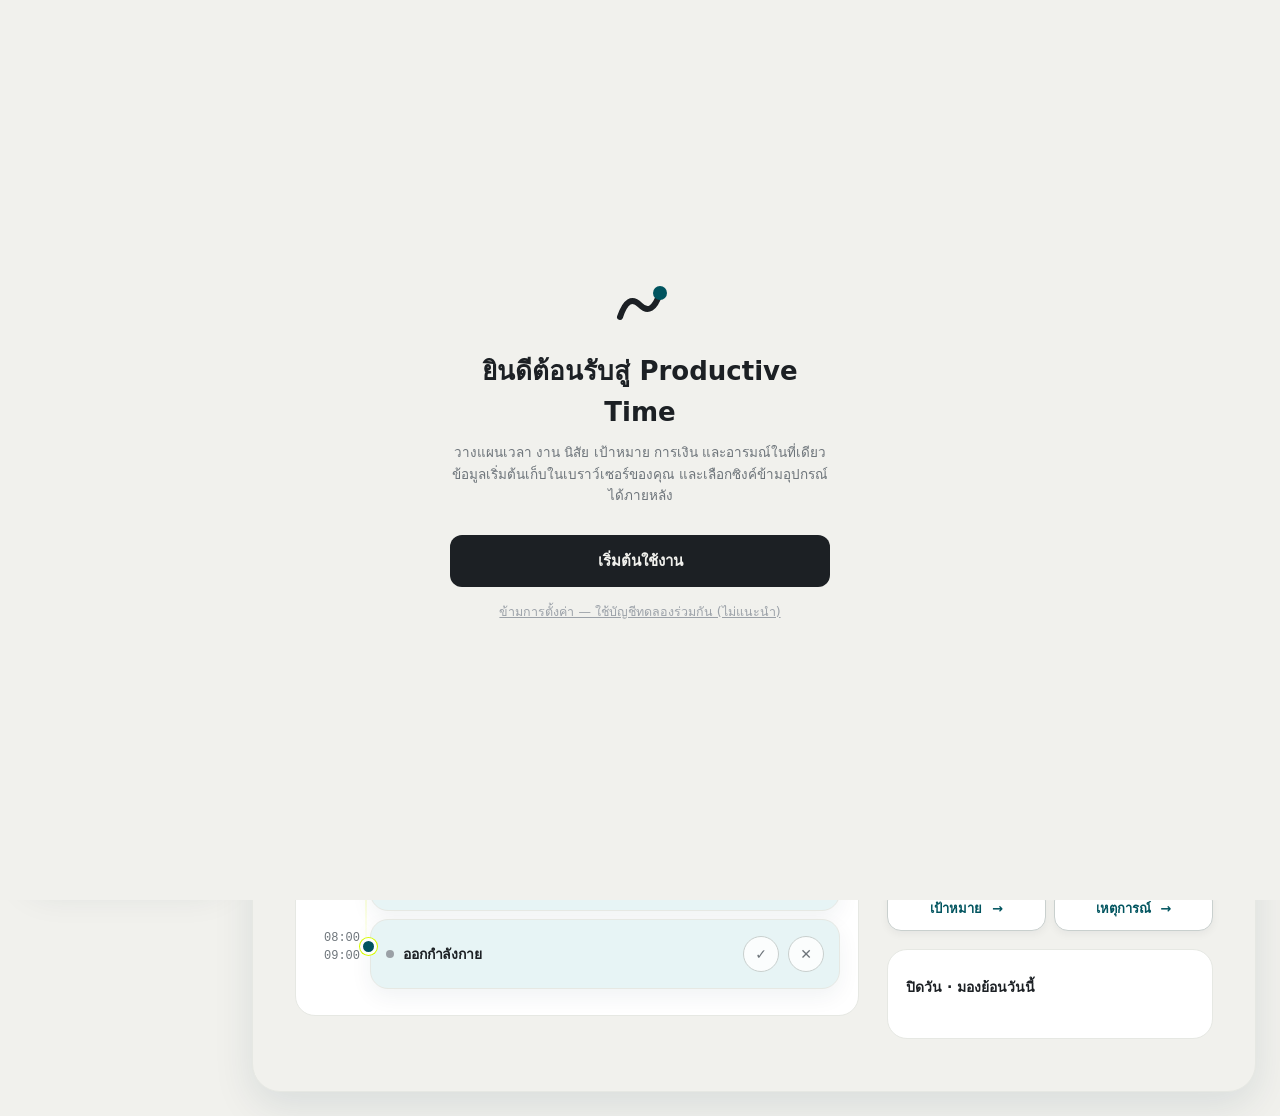
==== index.html @ 1f4bd95e "Add files via upload" ====
<!DOCTYPE html>
<html lang="th">
<head>
<meta charset="UTF-8">
<meta name="viewport" content="width=device-width, initial-scale=1.0, viewport-fit=cover, interactive-widget=resizes-content">
<meta name="theme-color" content="#00545F">
<meta name="mobile-web-app-capable" content="yes">
<meta name="apple-mobile-web-app-capable" content="yes">
<meta name="apple-mobile-web-app-status-bar-style" content="black-translucent">
<link rel="manifest" href="manifest.json">
<link rel="icon" href="icon-192.png">
<link rel="apple-touch-icon" href="icon-192.png">
<title>Productive Time</title>
<style>
:root{--ink:#1C2024;--ink-soft:#5B6168;--ink-muted:#9BA0A6;--paper:#F1F1ED;--card:#FFFFFF;--line:#E4E3DC;--line-strong:#C8C7BF;--focus:#2f6b52;--focus-soft:#E4EFEC;--focus-border:#2f6b5244;--rest:#E08C2B;--rest-soft:#FBEEDD;--danger:#B23B3B;--tab-h:64px;--bg-page:#E9E9E4;--icon-filter:none;--staircase-undone:#EDEBE2;}
html[data-theme="dark"]{--ink:#EDEDE9;--ink-soft:#B7BEC4;--ink-muted:#9BA1A8;--paper:#1A1C1F;--card:#1F2226;--line:#2C2F34;--line-strong:#3A3F45;--focus:#4A9B78;--focus-soft:#1F2A25;--focus-border:#4A9B7844;--rest:#E08C2B;--rest-soft:#3A2D18;--danger:#E05C5C;--bg-page:#15171A;--icon-filter:invert(1) brightness(1.5);--staircase-undone:#3A3F45;}
*{box-sizing:border-box;-webkit-tap-highlight-color:transparent;}
body{margin:0;background:var(--bg-page);font-family:-apple-system,"Segoe UI","Noto Sans Thai",system-ui,sans-serif;color:var(--ink);padding-bottom:calc(var(--tab-h) + env(safe-area-inset-bottom));transition:background .2s,color .2s;}
button{transition:opacity .1s ease-out;}
button:active{opacity:.8;}
.page{display:none;max-width:440px;margin:0 auto;padding:16px 16px 8px;}
.page.active{display:block;}
.tab-bar{position:fixed;bottom:0;left:0;right:0;background:var(--card);border-top:0.5px solid var(--line);display:flex;z-index:40;height:var(--tab-h);padding-bottom:env(safe-area-inset-bottom);}
.tab-btn{flex:1;display:flex;flex-direction:column;align-items:center;justify-content:center;gap:3px;border:none;background:none;cursor:pointer;color:var(--ink-muted);font-size:10px;padding:0;}
.tab-btn.active{color:var(--focus);}
.tab-btn svg{width:24px;height:24px;}

.app-head{display:flex;align-items:center;justify-content:space-between;margin-bottom:10px;}
.app-head h1{font-size:16px;font-weight:600;margin:0;}
.clock{font-family:ui-monospace,monospace;font-size:12px;color:var(--ink-soft);}
.day-nav{display:flex;align-items:center;justify-content:space-between;margin-bottom:12px;background:var(--card);border:0.5px solid var(--line);border-radius:14px;padding:6px 10px;}
.day-nav-btn{background:none;border:none;font-size:20px;cursor:pointer;color:var(--ink-soft);padding:0 4px;line-height:1;}
.day-nav-label{font-size:13px;font-weight:500;}
.view-toggle{font-size:11px;border:0.5px solid var(--line);background:var(--paper);border-radius:8px;padding:4px 10px;cursor:pointer;color:var(--ink-soft);}






.add-btn{width:100%;border:none;background:var(--ink);color:var(--paper);border-radius:14px;padding:11px;font-size:14px;font-weight:500;cursor:pointer;margin-bottom:12px;}
.block-row{display:flex;gap:10px;margin-bottom:8px;}
.time-col{width:44px;flex-shrink:0;text-align:right;padding-top:10px;font-family:ui-monospace,monospace;font-size:11px;color:var(--ink-soft);line-height:1.5;}
.card{flex:1;background:var(--card);border:0.5px solid var(--line);border-radius:16px;padding:11px 12px;}
.card.done{opacity:.5;}
.card.active-block{background:var(--focus-soft);border-color:var(--focus-border);}
.card-top{display:flex;align-items:center;justify-content:space-between;gap:6px;}
.card-title{font-size:14px;font-weight:500;}
.card-title.strike{text-decoration:line-through;}

.icon-btn{background:none;border:none;cursor:pointer;color:var(--ink-soft);font-size:13px;padding:2px 4px;}

.tag{font-size:11px;background:var(--paper);color:var(--ink-soft);padding:2px 8px;border-radius:6px;}
.card.active-block .tag{background:var(--card);}
.card-details{font-size:12px;color:var(--ink-soft);margin-top:5px;}
.card2{border-radius:18px;box-shadow:0 1px 2px rgba(28,32,36,.05);border-left:3px solid transparent;}
.card2.src-habit{border-left-color:#8FBF6E;}
.card2.src-project{border-left-color:#F5C242;}
.card2-row{display:flex;align-items:center;gap:9px;}
.card2-dot{width:8px;height:8px;border-radius:50%;flex-shrink:0;}
.card2-title{flex:1;font-size:14px;font-weight:500;min-width:0;overflow:hidden;text-overflow:ellipsis;white-space:nowrap;cursor:pointer;}
.card2-title.strike{text-decoration:line-through;color:var(--ink-soft);}
.circle-btn{width:30px;height:30px;border-radius:50%;border:1.5px solid var(--line);background:var(--card);display:flex;align-items:center;justify-content:center;cursor:pointer;flex-shrink:0;color:var(--ink-soft);font-size:14px;padding:0;transition:all .15s;}
.circle-check.is-done{background:var(--focus);border-color:var(--focus);color:#fff;}
.circle-x:hover{border-color:var(--danger);color:var(--danger);}
.circle-x.is-notdone{background:var(--danger);border-color:var(--danger);color:#fff;}
.card2-badges{display:flex;gap:6px;flex-wrap:wrap;margin-top:9px;margin-left:17px;}
.card2-badge{font-size:11px;padding:3px 10px;border-radius:20px;background:var(--rest-soft);color:#854F0B;white-space:nowrap;}
.card2-badge-goal{background:var(--paper);color:var(--ink-soft);}
.card2-badge-continues{background:var(--paper);color:var(--ink-soft);}
.card2-pomo-compact{display:flex;align-items:center;gap:10px;margin-top:11px;padding-top:11px;border-top:0.5px solid var(--focus-border);cursor:pointer;}
.card2-pomo-ring-sm{position:relative;width:32px;height:32px;flex-shrink:0;display:flex;align-items:center;justify-content:center;}
#pomoFullRing{transition:stroke-dashoffset 1s linear,stroke .25s ease;}
.card2-pomo-ring-sm svg circle{transition:stroke-dashoffset 1s linear;}
.card2-pomo-time-lg{font-family:ui-monospace,monospace;font-size:16px;font-weight:600;}
.card2-pomo-label{font-size:13px;color:var(--ink-soft);}
.card2-start-focus{margin-top:11px;padding-top:11px;border-top:0.5px solid var(--focus-border);display:flex;justify-content:center;}
.start-focus-btn{background:var(--focus-soft);color:var(--focus);border:none;border-radius:20px;padding:8px 20px;font-size:13px;font-weight:600;cursor:pointer;}
.start-focus-btn:active{opacity:.8;}
.inline-pomo{display:flex;flex-direction:column;align-items:center;text-align:center;gap:6px;margin-top:11px;padding-top:12px;border-top:0.5px solid var(--focus-border);}

.inline-pomo-ready{display:flex;align-items:center;justify-content:center;border-radius:50%;background:var(--rest-soft);border:3px solid var(--rest);animation:readyPulse 1s ease-in-out infinite;}
@keyframes readyPulse{0%,100%{transform:scale(1);opacity:1;}50%{transform:scale(1.08);opacity:.85;}}




.empty{text-align:center;color:var(--ink-soft);font-size:13px;padding:20px 0;}
.section-label{font-size:12px;color:var(--ink-soft);margin:14px 0 6px;font-weight:500;}
.week-day{margin-bottom:12px;}
.week-day-head{font-size:12px;font-weight:600;color:var(--ink-soft);margin-bottom:5px;cursor:pointer;}
.week-day.is-today .week-day-head{color:var(--focus);}
.week-row{display:flex;align-items:center;gap:8px;background:var(--card);border:0.5px solid var(--line);border-radius:10px;padding:7px 10px;margin-bottom:4px;cursor:pointer;font-size:12px;flex-wrap:wrap;}
.week-dot{width:7px;height:7px;border-radius:50%;flex-shrink:0;}
.week-time{font-family:ui-monospace,monospace;color:var(--ink-soft);flex-shrink:0;}
.week-live{margin-left:auto;font-family:ui-monospace,monospace;font-size:11px;font-weight:600;color:var(--focus);background:var(--focus-soft);padding:2px 7px;border-radius:6px;}
.week-empty{font-size:11px;color:var(--ink-muted);margin:0 0 4px 2px;}
.goal-card{background:var(--card);border:0.5px solid var(--line);border-radius:14px;padding:12px;margin-bottom:8px;cursor:pointer;}
.goal-card-top{display:flex;align-items:center;justify-content:space-between;margin-bottom:6px;}
.goal-card-title{font-size:14px;font-weight:500;}

.goal-meta{font-size:11px;color:var(--ink-soft);margin-top:5px;}


.stat-val{font-size:20px;font-weight:600;display:block;}
.stat-lbl{font-size:11px;color:var(--ink-soft);}
#statsChart{display:flex;align-items:flex-end;gap:5px;height:72px;margin-bottom:10px;}
.settings-group{background:var(--card);border:0.5px solid var(--line);border-radius:14px;overflow:hidden;margin-bottom:10px;}
.settings-row{display:flex;align-items:center;justify-content:space-between;padding:12px 14px;border-bottom:0.5px solid var(--line);cursor:pointer;}
.settings-row:last-child{border-bottom:none;}
.settings-row-left{display:flex;align-items:center;gap:10px;}
.settings-icon{width:20px;height:20px;flex-shrink:0;color:var(--ink-soft);}
.settings-row-text p{margin:0;font-size:13px;}
.settings-row-text small{color:var(--ink-soft);font-size:11px;}
.chev{width:16px;height:16px;color:var(--ink-soft);}
.toggle-wrap{position:relative;width:44px;height:26px;flex-shrink:0;}
.toggle-wrap input{position:absolute;opacity:0;width:100%;height:100%;cursor:pointer;margin:0;z-index:1;}
.toggle-track{display:block;width:44px;height:26px;background:var(--line-strong);border-radius:13px;transition:background .2s;position:relative;}
.toggle-wrap input:checked~.toggle-track{background:var(--focus);}
.toggle-thumb{position:absolute;top:3px;left:3px;width:20px;height:20px;background:#fff;border-radius:50%;transition:transform .2s;pointer-events:none;}
.toggle-wrap input:checked~.toggle-track .toggle-thumb{transform:translateX(18px);}
.overlay{position:fixed;inset:0;background:rgba(0,0,0,.45);display:flex;align-items:center;justify-content:center;z-index:50;padding:20px;opacity:0;pointer-events:none;transition:opacity .18s ease-in;}
.overlay.show{opacity:1;pointer-events:auto;transition:opacity .25s ease-out;}
.modal{width:100%;max-width:440px;background:var(--card);border-radius:20px;display:flex;flex-direction:column;max-height:85dvh;overflow:hidden;transform:translateY(28px);transition:transform .18s ease-in;}
.overlay.show .modal{transform:translateY(0);transition:transform .25s ease-out;}
.modal-handle{display:none;}
.modal-head{padding:12px 18px 10px;border-bottom:0.5px solid var(--line);display:flex;align-items:center;justify-content:space-between;flex-shrink:0;}
.modal-head h2{font-size:15px;font-weight:600;margin:0;}
.modal-close{background:none;border:none;font-size:20px;cursor:pointer;color:var(--ink-soft);padding:0;}
.modal-body{padding:14px 18px;overflow-y:auto;flex:1;}
.modal-foot{padding:10px 18px;border-top:0.5px solid var(--line);flex-shrink:0;background:var(--card);}
.field{margin-bottom:11px;}
.field label{display:block;font-size:12px;color:var(--ink-soft);margin-bottom:4px;}
.field input,.field select,.field textarea{width:100%;border:0.5px solid var(--line);border-radius:10px;padding:8px 10px;font-size:13px;font-family:inherit;color:var(--ink);background:var(--paper);}
.row2{display:flex;gap:8px;}
.row2 .field{flex:1;}
.mode-grid{display:grid;grid-template-columns:1fr 1fr;gap:7px;margin-bottom:11px;}
.mode-grid button{border:0.5px solid var(--line);background:var(--paper);border-radius:10px;padding:8px;font-size:12px;cursor:pointer;color:var(--ink);}
.mode-grid button.picked{background:var(--ink);color:var(--paper);border-color:var(--ink);}
.checkrow{display:flex;align-items:center;justify-content:space-between;background:var(--paper);border-radius:10px;padding:10px 12px;margin-bottom:10px;}
.checkrow span{font-size:13px;}
.modal-actions{display:flex;gap:8px;}
.btn-primary{flex:1;border-radius:10px;padding:10px;font-size:13px;cursor:pointer;background:var(--ink);color:var(--paper);border:none;}
.btn-secondary{flex:1;border-radius:10px;padding:10px;font-size:13px;cursor:pointer;background:var(--paper);border:0.5px solid var(--line);}
.add-goal-btn{width:100%;border:0.5px dashed var(--line);background:none;color:var(--ink-soft);border-radius:11px;padding:8px;font-size:12px;cursor:pointer;margin-bottom:8px;}
.day-chip{border:0.5px solid var(--line);background:var(--paper);border-radius:8px;width:36px;height:30px;font-size:12px;cursor:pointer;color:var(--ink);}
.day-chip.picked{background:var(--ink);color:var(--paper);border-color:var(--ink);}










.today-shortcut-row{display:flex;gap:8px;margin-bottom:14px;}
.today-shortcut-btn{flex:1;background:var(--card);border:none;border-radius:14px;padding:10px 6px;display:flex;flex-direction:column;align-items:center;gap:5px;cursor:pointer;font-family:inherit;}
.today-shortcut-icon{width:34px;height:34px;border-radius:10px;background:var(--paper);display:flex;align-items:center;justify-content:center;font-size:16px;}
.today-shortcut-label{font-size:10px;font-weight:600;color:var(--ink);}
.mf-card{background:var(--card);border:0.5px solid var(--line);border-radius:18px;padding:16px;margin-bottom:12px;}
.mf-idle{display:flex;align-items:center;justify-content:space-between;gap:12px;}
.mf-idle-text p{margin:0;font-size:14px;font-weight:600;}
.mf-idle-text small{color:var(--ink-soft);font-size:12px;}
.mf-start-btn{background:var(--focus-soft);color:var(--focus);border:none;border-radius:20px;padding:9px 16px;font-size:13px;font-weight:600;cursor:pointer;white-space:nowrap;flex-shrink:0;}
.mf-run{text-align:center;}
.mf-run-label{font-size:14px;font-weight:600;margin-bottom:2px;}
.mf-run-sub{font-size:12px;color:var(--ink-soft);margin-bottom:14px;}
.mf-ring-wrap{position:relative;width:120px;height:120px;margin:0 auto 14px;}
.mf-ring-time{position:absolute;inset:0;display:flex;align-items:center;justify-content:center;font-family:ui-monospace,monospace;font-size:22px;font-weight:700;}
.mf-stop-btn{width:100%;background:transparent;border:0.5px solid var(--line-strong);border-radius:10px;padding:11px;font-size:13px;font-weight:600;color:var(--ink-soft);cursor:pointer;margin-bottom:16px;}
.mf-suggest-label{font-size:13px;font-weight:600;text-align:left;margin-bottom:8px;}
.mf-suggest-row{display:flex;align-items:center;gap:10px;background:var(--paper);border-radius:14px;padding:11px 12px;margin-bottom:6px;text-align:left;}
.mf-suggest-row svg{color:var(--focus);flex-shrink:0;}
.mf-suggest-row span{font-size:13px;}
.mf-done{display:flex;align-items:center;gap:10px;}
.mf-done-icon{width:32px;height:32px;border-radius:50%;background:var(--focus);display:flex;align-items:center;justify-content:center;flex-shrink:0;}













@keyframes idleSway{0%,100%{transform:rotate(0deg) translateY(0)}50%{transform:rotate(1.5deg) translateY(-2px)}}
@keyframes talkBounce{0%,100%{transform:translateY(0) rotate(0deg)}50%{transform:translateY(-5px) rotate(-2deg)}}
@keyframes idleBob{0%,100%{transform:translateY(0)}50%{transform:translateY(-3px)}}
@keyframes walkBob{0%,100%{transform:translateY(0)}50%{transform:translateY(-2px)}}
.is-walking #legL{animation:legSwingA .4s linear infinite;}
.is-walking #legR{animation:legSwingB .4s linear infinite;}
#legL,#legR{transform-box:fill-box;transform-origin:top center;}
@keyframes legSwingA{0%,100%{transform:rotate(20deg)}50%{transform:rotate(-20deg)}}
@keyframes legSwingB{0%,100%{transform:rotate(-20deg)}50%{transform:rotate(20deg)}}
.is-idle #armR{animation:armWave 1s ease-in-out infinite;transform-box:fill-box;transform-origin:0% 50%;}
@keyframes armWave{0%,100%{transform:rotate(-6deg)}50%{transform:rotate(22deg)}}
#ttsToast{position:fixed;left:50%;bottom:calc(var(--tab-h) + 70px);transform:translateX(-50%);background:var(--ink);color:#fff;padding:10px 16px;border-radius:10px;font-size:12px;max-width:90vw;z-index:999;display:none;text-align:center;}
.sync-status{font-size:11px;color:var(--ink-soft);margin:-2px 0 10px;}
/* ── Weekly calendar ── */
.cal-head{display:flex;border-bottom:0.5px solid var(--line);background:var(--paper);margin-bottom:0;}
.cal-time-gutter{width:36px;flex-shrink:0;}
.cal-day-col{flex:1;text-align:center;padding:4px 2px;min-width:42px;}
.cal-day-num{font-size:13px;display:block;font-weight:500;}
.cal-day-name{font-size:10px;color:var(--ink-muted);}
.cal-day-col.is-today .cal-day-num{color:var(--focus);}
.cal-day-col.is-today .cal-day-name{color:var(--focus);}
.cal-body{display:flex;position:relative;}
.cal-gutter{width:36px;flex-shrink:0;position:relative;}
.cal-hour-label{position:absolute;right:4px;font-size:9px;color:var(--ink-muted);line-height:1;transform:translateY(-50%);white-space:nowrap;}
.cal-cols{flex:1;display:flex;position:relative;}
.cal-col{flex:1;position:relative;min-width:42px;border-left:0.5px solid var(--line);}
.cal-col:first-child{border-left:none;}
.cal-h-line{position:absolute;left:0;right:0;border-top:0.5px solid var(--line);width:100%;}
.cal-h-line.half{border-top-color:var(--line);opacity:.4;border-top-style:dashed;}
.cal-block{position:absolute;left:2px;right:2px;border-radius:10px;padding:4px 6px;font-size:10px;overflow:hidden;cursor:grab;touch-action:none;user-select:none;background:var(--card);box-shadow:0 1px 3px rgba(28,32,36,.12),0 1px 1px rgba(28,32,36,.06);transition:box-shadow .15s;}
.cal-block:hover{box-shadow:0 2px 6px rgba(28,32,36,.16),0 1px 2px rgba(28,32,36,.08);}
.cal-block.is-dragging{cursor:grabbing;opacity:.92;z-index:10;box-shadow:0 6px 16px rgba(28,32,36,.22),0 2px 4px rgba(28,32,36,.1);}
.cal-resize-handle{position:absolute;left:0;right:0;bottom:0;height:8px;cursor:ns-resize;touch-action:none;}
.cal-resize-handle::after{content:"";position:absolute;left:50%;bottom:2px;width:20px;height:3px;border-radius:2px;background:rgba(0,0,0,.18);transform:translateX(-50%);}
.cal-drag-tooltip{position:absolute;left:50%;top:-22px;transform:translateX(-50%);background:var(--ink);color:var(--paper);font-size:10px;padding:2px 6px;border-radius:5px;white-space:nowrap;pointer-events:none;}
.cal-block:active{opacity:.8;}
.cal-block-title{font-weight:600;white-space:nowrap;overflow:hidden;text-overflow:ellipsis;line-height:1.3;}
.cal-block-time{opacity:.8;white-space:nowrap;font-size:9px;}

.cal-now-dot{width:8px;height:8px;border-radius:50%;background:var(--danger);flex-shrink:0;margin-left:-4px;}
.cal-now-bar{flex:1;height:0;border-top:1.5px solid var(--danger);}
/* plan view tabs + month + year */











.day-modal-overlay{position:fixed;inset:0;background:rgba(0,0,0,.35);display:none;align-items:center;justify-content:center;z-index:55;padding:20px;}
.day-modal-overlay.show{display:flex;}
.day-modal{width:100%;max-width:440px;background:var(--card);border-radius:20px;padding:0;max-height:75dvh;display:flex;flex-direction:column;}




/* ── Plan page: lightweight calendar ── */
.plan-view-tabs{display:flex;gap:6px;background:var(--paper);border-radius:11px;padding:4px;margin-bottom:14px;}
.plan-view-tab{flex:1;border:none;background:none;border-radius:8px;padding:8px 0;font-size:13px;font-weight:500;color:var(--ink-soft);cursor:pointer;}
.plan-view-tab-active{background:var(--card);color:var(--ink);box-shadow:0 1px 2px rgba(28,32,36,.08);}
.plan-highlight-card{background:var(--card);border:0.5px solid var(--line);border-radius:16px;padding:14px 16px;margin-bottom:16px;display:flex;align-items:center;justify-content:space-between;}
.plan-highlight-label{font-size:11px;color:var(--ink-soft);margin:0 0 3px;}
.plan-highlight-value{font-size:22px;font-weight:700;}
.plan-highlight-delta{font-size:12px;font-weight:600;padding:4px 10px;border-radius:20px;}
.plan-grid{display:flex;flex-direction:column;gap:18px;}
.pm-dashboard{background:var(--card);border:0.5px solid var(--line);border-radius:16px;padding:14px;margin-bottom:14px;}
.pm-dashboard-head{display:flex;align-items:flex-start;justify-content:space-between;gap:8px;margin-bottom:10px;}
.pm-dashboard-title{font-size:14px;font-weight:700;margin:0;color:var(--ink);}
.pm-dashboard-note{font-size:10px;color:var(--ink-muted);margin:3px 0 0;}
.pm-dashboard-link{border:0;background:none;color:var(--focus);font-family:inherit;font-size:11px;font-weight:600;cursor:pointer;padding:4px;white-space:nowrap;}
.pm-metrics{display:grid;grid-template-columns:repeat(2,minmax(0,1fr));gap:8px;}
.pm-metric{background:var(--paper);border-radius:11px;padding:10px;min-width:0;}
.pm-metric-label{display:block;font-size:10px;color:var(--ink-soft);margin-bottom:3px;}
.pm-metric-value{display:block;font-size:17px;font-weight:700;color:var(--ink);overflow:hidden;text-overflow:ellipsis;white-space:nowrap;}
.pm-metric-value.pos{color:var(--focus);}.pm-metric-value.neg{color:var(--danger);}
.pm-task-toolbar{display:flex;gap:8px;margin:12px 0 10px;}
.pm-task-search{flex:1;min-width:0;border:0.5px solid var(--line);border-radius:10px;padding:9px 10px;background:var(--paper);color:var(--ink);font-family:inherit;font-size:12px;}
.pm-task-filter{min-width:0;min-height:42px;border:0.5px solid var(--line);border-radius:10px;padding:8px;background:var(--paper);color:var(--ink);font-family:inherit;font-size:12px;}
.pm-task-tabs{display:grid;grid-template-columns:repeat(4,minmax(0,1fr));gap:5px;background:var(--paper);border-radius:11px;padding:4px;margin:12px 0;}
.pm-task-tab{min-height:40px;border:0;background:none;border-radius:8px;padding:8px 3px;color:var(--ink-soft);font-family:inherit;font-size:11px;font-weight:600;cursor:pointer;}
.pm-task-tab.active{background:var(--card);color:var(--ink);box-shadow:0 1px 2px rgba(28,32,36,.08);}
.pm-task-count{font-size:9px;opacity:.72;margin-left:2px;}
.pm-task-add{width:100%;border:0;background:var(--ink);color:var(--paper);border-radius:11px;padding:11px;font-family:inherit;font-size:13px;font-weight:600;cursor:pointer;margin-bottom:8px;}
.pm-task-row{display:flex;align-items:flex-start;gap:9px;background:var(--card);border:0.5px solid var(--line);border-radius:13px;padding:11px;margin-bottom:7px;}
.pm-task-check{width:38px;height:38px;flex:0 0 38px;border:1px solid var(--line-strong);border-radius:50%;background:transparent;color:transparent;cursor:pointer;padding:0;}
.pm-task-check:hover,.pm-task-check:focus-visible{border-color:var(--focus);outline:2px solid var(--focus-soft);}
.pm-task-row.is-done .pm-task-check{background:var(--focus);color:#fff;border-color:var(--focus);}
.pm-task-main{min-width:0;flex:1;}
.pm-task-title{font-size:13px;font-weight:600;line-height:1.4;overflow-wrap:anywhere;margin:1px 0 5px;}
.pm-task-row.is-done .pm-task-title{text-decoration:line-through;color:var(--ink-muted);}
.pm-task-meta{display:flex;flex-wrap:wrap;gap:5px;align-items:center;font-size:10px;color:var(--ink-soft);}
.pm-task-chip{border-radius:20px;padding:3px 7px;background:var(--paper);}
.pm-task-chip.priority-high{color:var(--danger);background:var(--danger-soft,var(--paper));}
.pm-task-chip.priority-low{color:var(--ink-muted);}
.pm-task-chip.overdue{color:var(--danger);}
.pm-task-actions{display:flex;gap:2px;flex-shrink:0;}
.pm-task-actions button{border:0;background:transparent;color:var(--ink-soft);font-size:15px;min-width:38px;min-height:38px;border-radius:8px;cursor:pointer;}
.pm-task-actions button:hover{background:var(--paper);color:var(--ink);}
.pm-task-empty{padding:20px 12px;text-align:center;color:var(--ink-muted);font-size:12px;background:var(--card);border:0.5px dashed var(--line);border-radius:13px;}
.today-overview{background:var(--card);border:0.5px solid var(--line);border-radius:16px;padding:13px;margin:0 0 12px;}
.today-overview-head{display:flex;align-items:center;justify-content:space-between;margin-bottom:9px;}
.today-overview-head p{margin:0;font-size:13px;font-weight:700;}
.today-overview-head button{border:0;background:none;color:var(--focus);font-family:inherit;font-size:11px;font-weight:600;cursor:pointer;}
.today-overview-grid{display:grid;grid-template-columns:repeat(4,minmax(0,1fr));gap:6px;}
.today-overview-metric{background:var(--paper);border-radius:10px;padding:8px 7px;min-width:0;}
.today-overview-metric span{display:block;font-size:9px;color:var(--ink-soft);line-height:1.35;}
.today-overview-metric strong{display:block;font-size:14px;color:var(--ink);margin-top:3px;overflow:hidden;text-overflow:ellipsis;white-space:nowrap;}
.today-overview-foot{font-size:9px;color:var(--ink-muted);margin:8px 0 0;}
.pm-task-overlay .modal{max-height:88dvh;}
.pm-task-overlay .field input,.pm-task-overlay .field select{min-height:42px;}
.plan-week{}
.seg-mini{display:flex;gap:2px;background:var(--paper);border:0.5px solid var(--line);border-radius:8px;padding:2px;}
.seg-mini-btn{border:none;background:none;font-size:10px;padding:3px 8px;border-radius:6px;cursor:pointer;color:var(--ink-soft);}
.seg-mini-active{background:var(--card);color:var(--ink);font-weight:500;}
.light-week-grid{display:grid;grid-template-columns:repeat(7,1fr);gap:6px;}
.light-day{background:var(--card);border:1.5px solid transparent;border-radius:12px;padding:8px 4px;text-align:center;cursor:pointer;position:relative;}
.light-day.is-selected{border-color:var(--line-strong);}
.light-day-pending{position:absolute;top:6px;right:6px;width:7px;height:7px;border-radius:50%;background:var(--rest);}
.light-day-dot{width:5px;height:5px;border-radius:50%;background:var(--focus);margin:0 auto;}
.light-day.is-today{border:1.5px solid var(--focus);}
.light-day-name{font-size:10px;color:var(--ink-muted);margin:0 0 3px;}
.light-day.is-today .light-day-name{color:var(--focus);font-weight:600;}
.light-day-num{font-size:13px;margin:0 0 6px;}
.light-day.is-today .light-day-num{color:var(--focus);font-weight:600;}





.light-week-agenda-title{font-size:14px;font-weight:600;color:var(--ink);margin:16px 0 10px;}
.light-week-agenda-row{background:var(--card);border:0.5px solid var(--line);border-radius:14px;padding:12px 14px;margin-bottom:8px;display:flex;justify-content:space-between;align-items:center;font-size:13px;color:var(--ink);cursor:pointer;}
.light-week-agenda-time{font-family:ui-monospace,monospace;color:var(--ink-soft);font-size:12px;flex-shrink:0;margin-left:10px;}
.light-week-agenda-empty{font-size:12px;color:var(--ink-muted);padding:4px 2px;}
/* ── Project Progress Dashboard ── */
.proj-dash{padding:4px 0 12px;}
.progress-banner{background:linear-gradient(135deg,#1F6F5C,#164F42);border-radius:18px;padding:16px 18px;margin-bottom:16px;color:#fff;font-size:14px;font-weight:600;}
.proj-summary-row{display:grid;grid-template-columns:repeat(3,1fr);gap:8px;margin-bottom:16px;}
@keyframes streakPulse{0%,100%{transform:scale(1);}50%{transform:scale(1.05);}}
.streak-pulse{display:inline-block;animation:streakPulse 1.6s ease-in-out infinite;}
.proj-mini-stats-row{display:grid;grid-template-columns:1fr 1fr;gap:10px;margin-bottom:16px;}
.proj-mini-stat{background:var(--card);border-radius:14px;padding:12px;text-align:center;}
.proj-mini-stat-lbl{font-size:11px;color:var(--ink-soft);display:block;margin-bottom:2px;}
.proj-mini-stat-val{font-family:ui-monospace,monospace;font-size:18px;font-weight:700;color:var(--ink);}
.proj-sum-box{background:var(--card);border:0.5px solid var(--line);border-radius:12px;padding:10px 12px;text-align:center;}
.proj-sum-box-highlight{background:var(--focus-soft);border-color:var(--focus-border);}
.proj-sum-val{font-size:20px;font-weight:600;display:block;}
.proj-sum-lbl{font-size:11px;color:var(--ink-soft);}
.proj-week-dots{display:flex;gap:6px;margin-bottom:16px;}
.proj-day-col{flex:1;text-align:center;}
.proj-day-name{font-size:10px;color:var(--ink-muted);margin-top:4px;}
.proj-day-dot{width:100%;aspect-ratio:1;border-radius:10px;background:var(--paper);display:flex;align-items:center;justify-content:center;font-size:10px;font-weight:600;color:var(--ink-muted);}
.proj-day-dot.dot-done{background:var(--focus-soft);color:var(--focus);}
.proj-day-dot.dot-today{background:var(--focus);color:#fff;}
.proj-day-dot.dot-skip{opacity:.3;}
.progress-underline-tabs{display:flex;gap:16px;margin-bottom:18px;font-size:13px;font-weight:600;}
.progress-underline-tab{color:var(--ink-muted);cursor:pointer;padding-bottom:6px;border-bottom:2px solid transparent;background:none;border-left:none;border-right:none;border-top:none;font-family:inherit;font-size:13px;font-weight:600;}
.progress-underline-tab.active{color:var(--ink);border-bottom-color:var(--ink);}
.progress-streak-hero{background:var(--card);border-radius:16px;padding:18px;margin-bottom:14px;text-align:center;}
.progress-streak-hero-label{font-size:12px;color:var(--ink-soft);margin-bottom:4px;}
.progress-streak-hero-val{font-family:ui-monospace,monospace;font-size:32px;font-weight:700;color:var(--focus);}
.proj-win-banner{background:var(--focus-soft);border:0.5px solid var(--focus-border);border-radius:12px;padding:10px 14px;margin-top:4px;}
.proj-win-title{font-size:12px;font-weight:600;color:var(--focus);margin:0 0 2px;}
.proj-win-sub{font-size:11px;color:var(--focus);margin:0;opacity:.8;}
.proj-edit-modal-body .field{margin-bottom:10px;}
.proj-grid{display:grid;grid-template-columns:3fr 1fr;gap:16px;}
.proj-top-btn-row{display:grid;grid-template-columns:1.6fr 1fr;gap:10px;margin-bottom:16px;}
.proj-col-label{font-size:11px;font-weight:700;color:var(--ink-soft);letter-spacing:0.4px;margin:0 0 10px;}
.proj-card2{background:var(--card);border-radius:16px;padding:18px 20px;margin-bottom:12px;cursor:pointer;transition:opacity .2s;}
.proj-card2.proj-dimmed{opacity:.5;}
.proj-card2-top{display:flex;align-items:center;justify-content:space-between;margin-bottom:10px;gap:6px;}
.proj-card2-name{display:flex;align-items:center;gap:8px;font-size:15px;font-weight:700;color:var(--ink);min-width:0;overflow:hidden;text-overflow:ellipsis;white-space:nowrap;}
.proj-card2-pct{font-size:14px;font-weight:700;color:var(--ink);flex-shrink:0;}
.proj-finance-badge{background:var(--focus-soft);color:var(--focus);font-size:10px;font-weight:700;border-radius:8px;padding:2px 7px;flex-shrink:0;margin-left:6px;}
.proj-card2-celebrate{text-align:center;padding:20px;}
.proj-celebrate-check{width:52px;height:52px;border-radius:50%;background:var(--focus);display:flex;align-items:center;justify-content:center;margin:0 auto 12px;}
.proj-celebrate-title{font-size:15px;font-weight:700;color:var(--ink);margin:0 0 8px;}
.proj-celebrate-sub{font-size:12px;color:var(--ink-soft);margin:8px 0 0;}
.proj-card2-status{font-size:12px;color:#5B8C6E;margin:0;}
.proj-card2-hint{font-size:12px;color:#5B8C6E;margin:0 0 12px;}
.proj-card2-bottom{display:flex;align-items:center;justify-content:space-between;gap:8px;flex-wrap:wrap;}
.proj-card2-modepill{background:var(--focus-soft);color:#4C9A7A;font-size:11px;padding:4px 10px;border-radius:20px;display:inline-flex;align-items:center;gap:3px;flex-shrink:0;}
.proj-card2-num{font-size:11px;color:var(--ink-muted);}
.habit-panel{display:flex;flex-direction:column;gap:8px;}
.habit-box-card{background:var(--card);border:0.5px solid var(--line);border-radius:14px;padding:14px 8px;text-align:center;cursor:pointer;}
.habit-box-ring{width:32px;height:32px;border-radius:50%;border:2px solid var(--line-strong);margin:0 auto 8px;display:flex;align-items:center;justify-content:center;}
.habit-box-ring.is-done-today{border-color:var(--focus);background:var(--focus-soft);color:var(--focus);}
.habit-box-name{font-size:11px;color:var(--ink);margin:0 0 4px;line-height:1.3;}
.habit-box-streak{font-size:11px;font-weight:700;color:var(--focus);}
.gallery-popup-backdrop{position:fixed;inset:0;background:rgba(20,20,18,.45);backdrop-filter:blur(2px);display:none;align-items:center;justify-content:center;z-index:70;padding:20px;}
.gallery-popup-backdrop.show{display:flex;}
.gallery-popup{width:100%;max-width:480px;max-height:80vh;overflow-y:auto;background:var(--card);border-radius:20px;padding:24px;box-shadow:0 20px 60px rgba(0,0,0,.25);}
.gallery-popup-head{display:flex;align-items:center;justify-content:space-between;margin-bottom:4px;}
.gallery-popup-title{font-size:17px;font-weight:700;color:var(--ink);}
.gallery-popup-close{width:28px;height:28px;border-radius:50%;background:var(--paper);border:none;display:flex;align-items:center;justify-content:center;font-size:13px;color:var(--ink-soft);cursor:pointer;flex-shrink:0;}
.gallery-popup-sub{font-size:12px;color:var(--ink-muted);margin:0 0 18px;}
.gallery-popup-footer{display:flex;gap:10px;margin-top:4px;}
.confirm-popup-backdrop{position:fixed;inset:0;background:rgba(20,20,18,.45);backdrop-filter:blur(2px);display:flex;align-items:center;justify-content:center;z-index:200;padding:20px;opacity:0;pointer-events:none;transition:opacity .15s;}
.confirm-popup-backdrop.show{opacity:1;pointer-events:auto;}
.confirm-popup{width:100%;max-width:340px;background:var(--card);border-radius:20px;padding:24px;box-shadow:0 20px 60px rgba(0,0,0,.25);transform:scale(.96);transition:transform .15s;}
.confirm-popup-backdrop.show .confirm-popup{transform:scale(1);}
.confirm-popup-icon{width:44px;height:44px;border-radius:50%;display:flex;align-items:center;justify-content:center;font-size:20px;margin-bottom:14px;}
.confirm-popup-title{font-size:15px;font-weight:700;color:var(--ink);margin:0 0 6px;}
.confirm-popup-msg{font-size:12.5px;color:#9299A3;line-height:1.5;margin:0 0 20px;}
.confirm-popup-actions{display:flex;gap:10px;}
.confirm-popup-btn{flex:1;border-radius:12px;padding:12px;font-size:13.5px;font-weight:600;cursor:pointer;font-family:inherit;border:none;}
.confirm-popup-btn-cancel{background:var(--card);color:var(--ink);border:1px solid #EFEFEC;}
.confirm-popup-btn-confirm{color:#fff;}
.journal-card{background:var(--card);border-radius:16px;padding:16px;margin-bottom:14px;}
.journal-card-title{font-size:13px;font-weight:700;color:var(--ink);margin:0 0 10px;}
.journal-mood-row{display:flex;gap:6px;margin-bottom:10px;}
.journal-mood-btn{flex:1;background:var(--paper);border:1.5px solid transparent;border-radius:12px;padding:9px 0;font-size:20px;cursor:pointer;transition:transform .1s;}
.journal-mood-btn.picked{border-color:var(--focus);background:var(--focus-soft);transform:scale(1.08);}
.journal-note{width:100%;border:0.5px solid var(--line);border-radius:10px;padding:9px 11px;font-size:12.5px;font-family:inherit;color:var(--ink);background:var(--paper);resize:vertical;min-height:52px;}
.journal-saved-hint{font-size:10.5px;color:var(--ink-muted);margin:6px 0 0;text-align:right;opacity:0;transition:opacity .3s;}
.journal-saved-hint.show{opacity:1;}
.mood-strip{display:flex;align-items:flex-end;gap:3px;height:48px;background:var(--card);border:0.5px solid var(--line);border-radius:12px;padding:10px 8px;}
.mood-strip span{flex:1;border-radius:3px;background:var(--line);min-height:4px;}
.habit-grid-21{display:grid;grid-template-columns:repeat(7,1fr);gap:4px;margin-top:8px;max-width:130px;}
.habit-grid-21 span{aspect-ratio:1;border-radius:3px;background:var(--line);}
.habit-grid-21 span.on{background:var(--focus);}













.expense-cat-dot-chip{background:var(--paper);border:1.5px solid transparent;border-radius:12px;padding:10px 4px;font-size:10px;cursor:pointer;text-align:center;color:var(--ink);font-family:inherit;display:flex;flex-direction:column;align-items:center;gap:6px;}
.expense-cat-dot-chip.picked{border-color:var(--focus);background:var(--focus-soft);}
.expense-cat-dot{width:20px;height:20px;border-radius:50%;flex-shrink:0;}
.acct-filter-row{display:flex;gap:6px;overflow-x:auto;margin-bottom:14px;padding-bottom:2px;}
.acct-filter-chip{flex-shrink:0;border:none;background:var(--card);color:var(--ink-soft);font-size:12px;font-weight:500;padding:7px 14px;border-radius:20px;cursor:pointer;white-space:nowrap;font-family:inherit;}
.acct-filter-chip.active{background:var(--ink);color:var(--card);font-weight:600;}
.fin-net-hero{background:var(--card);border-radius:16px;padding:18px;margin-bottom:14px;}
.fin-net-hero-lbl{font-size:12px;color:var(--ink-soft);margin:0 0 4px;}
.fin-net-hero-val{font-family:ui-monospace,monospace;font-size:28px;font-weight:700;margin:0 0 14px;}
.fin-net-hero-val.pos{color:var(--focus);}
.fin-net-hero-val.neg{color:var(--danger);}
.fin-net-split{display:flex;gap:16px;}
.fin-net-split-item{flex:1;}
.fin-net-split-lbl{font-size:11px;color:var(--ink-muted);display:block;margin-bottom:2px;}
.fin-net-split-val{font-family:ui-monospace,monospace;font-size:15px;font-weight:600;}
.fin-btn-row{display:grid;grid-template-columns:1fr 1fr;gap:8px;margin-bottom:16px;}
.fin-btn-expense{border:none;background:var(--ink);color:var(--card);border-radius:10px;padding:11px;font-size:13px;font-weight:600;cursor:pointer;font-family:inherit;}
.fin-btn-income{border:1px solid var(--focus);background:none;color:var(--focus);border-radius:10px;padding:11px;font-size:13px;font-weight:600;cursor:pointer;font-family:inherit;}
.fin-txn-item{background:var(--card);border-radius:14px;padding:12px 14px;margin-bottom:6px;display:flex;align-items:center;justify-content:space-between;}
.fin-txn-title{font-size:13px;color:var(--ink);margin:0;}
.fin-txn-meta{font-size:11px;color:var(--ink-muted);margin:2px 0 0;}
.fin-txn-amt{font-family:ui-monospace,monospace;font-size:13px;font-weight:600;flex-shrink:0;}
.fin-txn-amt.pos{color:var(--focus);}
.fin-txn-amt.neg{color:var(--danger);}
.fin-month-nav{display:grid;grid-template-columns:44px minmax(0,1fr) 44px;align-items:center;gap:8px;margin:0 0 12px;}
.fin-month-nav button{min-width:44px;min-height:44px;border:1px solid var(--line);border-radius:12px;background:var(--card);color:var(--ink);font-size:20px;cursor:pointer;}
.fin-month-copy{text-align:center;min-width:0;}
.fin-month-label{font-size:14px;font-weight:700;color:var(--ink);margin:0;}
.fin-month-reset{min-height:44px;margin-top:2px;padding:2px 8px;border:0;background:none;color:var(--focus);font-size:11px;font-weight:600;cursor:pointer;}
.fin-plan-card{background:var(--focus-soft);border:1px solid var(--focus-border);border-radius:16px;padding:14px;margin-bottom:14px;}
.fin-plan-head{display:flex;justify-content:space-between;align-items:center;gap:8px;margin-bottom:10px;}
.fin-plan-title{font-size:13px;font-weight:700;color:var(--ink);margin:0;}
.fin-plan-note{font-size:10px;color:var(--ink-muted);margin:0;}
.fin-plan-grid{display:grid;grid-template-columns:repeat(2,minmax(0,1fr));gap:8px;}
.fin-plan-metric{min-width:0;background:var(--card);border-radius:11px;padding:10px 11px;}
.fin-plan-metric-label{display:block;font-size:10px;color:var(--ink-muted);margin-bottom:4px;}
.fin-plan-metric-value{display:block;font-family:ui-monospace,monospace;font-size:14px;font-weight:700;color:var(--ink);overflow-wrap:anywhere;}
.fin-plan-metric-value.negative{color:var(--danger);}
.fin-plan-meter{height:7px;border-radius:5px;background:var(--card);overflow:hidden;margin:10px 0 5px;}
.fin-plan-meter-fill{height:100%;border-radius:inherit;background:var(--focus);transition:width 180ms ease,background-color 180ms ease;}
.fin-plan-status{font-size:11px;color:var(--ink-soft);margin:0;}
.fin-month-nav button:focus-visible,.fin-month-reset:focus-visible{outline:3px solid var(--focus);outline-offset:2px;}
.fin-btn-row button{min-height:44px;}
@media (prefers-reduced-motion: reduce){.fin-plan-meter-fill{transition:none;}}
.acct-manage-link{font-size:11px;color:var(--ink-soft);text-decoration:underline;cursor:pointer;background:none;border:none;font-family:inherit;padding:0 0 12px;display:block;margin-left:auto;}
.acct-row{display:flex;align-items:center;gap:12px;background:var(--paper);border-radius:12px;padding:11px 14px;margin-bottom:8px;}
.acct-row-dot{width:32px;height:32px;border-radius:50%;flex-shrink:0;}
.acct-row-name{font-size:13px;font-weight:600;color:var(--ink);margin:0;}
.acct-row-bal{font-family:ui-monospace,monospace;font-size:11px;color:var(--ink-muted);margin:0;}
.acct-row-del{margin-left:auto;background:none;border:none;color:var(--ink-muted);cursor:pointer;font-size:15px;padding:4px 6px;}
.acct-add-btn{width:100%;background:none;border:1px dashed var(--line-strong);color:var(--ink-soft);border-radius:10px;padding:12px;font-size:13px;font-weight:600;cursor:pointer;font-family:inherit;}
.budget-row{background:var(--card);border-radius:14px;padding:12px 14px;margin-bottom:10px;}
.budget-row-top{display:flex;justify-content:space-between;margin-bottom:6px;}
.budget-row-name{font-size:13px;font-weight:600;color:var(--ink);}
.budget-row-amt{font-family:ui-monospace,monospace;font-size:12px;color:var(--ink-soft);}
.budget-bar-wrap{height:7px;background:var(--paper);border-radius:4px;overflow:hidden;margin-bottom:4px;}
.budget-bar-fill{height:100%;border-radius:4px;}
.budget-row-warn{font-size:11px;font-weight:600;}
.expense-cat-grid{display:grid;grid-template-columns:repeat(4,1fr);gap:8px;margin-bottom:12px;}
.event-diamond{width:5px;height:5px;background:var(--rest);transform:rotate(45deg);flex-shrink:0;}
.event-legend{display:flex;gap:12px;font-size:11px;color:var(--ink-soft);margin-bottom:10px;}
.event-legend-item{display:flex;align-items:center;gap:4px;}
.event-legend-dot{width:4px;height:4px;border-radius:50%;background:var(--focus);}
.upcoming-events-card{background:var(--card);border-radius:16px;padding:14px 16px;margin-bottom:14px;}
.upcoming-event-row{display:flex;gap:10px;align-items:center;padding:7px 0;}
.upcoming-event-date{font-family:ui-monospace,monospace;font-size:11.5px;color:var(--ink-soft);width:52px;flex-shrink:0;}
.upcoming-event-title{font-size:13px;color:var(--ink);flex:1;}
.upcoming-event-del{background:none;border:none;color:var(--ink-muted);cursor:pointer;font-size:14px;padding:2px 6px;}

/* Desktop: give the calendar more breathing room */
@media (min-width: 900px){
  .page{max-width:960px;}
  .light-week-grid{gap:10px;}
  .light-day{padding:14px 8px;}
}
/* ── Day popup (lightweight) ── */
.day-popup-row{display:flex;align-items:center;gap:10px;padding:9px 0;border-bottom:0.5px solid var(--line);cursor:pointer;}
.day-popup-row:last-child{border-bottom:none;}
.day-popup-row.is-active{background:var(--focus-soft);border-radius:10px;padding:9px 8px;border-bottom:none;}
.day-popup-bar{width:3px;height:32px;border-radius:2px;flex-shrink:0;}
.day-popup-title{font-size:13px;font-weight:500;margin:0;}
.day-popup-meta{font-size:11px;color:var(--ink-soft);margin:0;}
/* ── Fullscreen pomodoro popup ── */
.pomo-full-overlay{position:fixed;inset:0;background:rgba(0,0,0,.55);display:none;align-items:center;justify-content:center;z-index:65;padding:20px;}
.pomo-full-overlay.show{display:flex;}
.pomo-full-panel{width:100%;max-width:340px;background:var(--card);border-radius:24px;padding:20px;display:flex;flex-direction:column;align-items:center;}
.pomo-full-title{font-size:15px;font-weight:600;margin:0 0 18px;text-align:center;}
.pomo-full-ring-wrap{position:relative;width:240px;height:240px;margin-bottom:14px;}
.pomo-full-time{position:absolute;inset:0;display:flex;align-items:center;justify-content:center;font-family:ui-monospace,monospace;font-size:38px;font-weight:600;}
.pomo-full-phase{font-size:13px;color:var(--ink-soft);margin:0 0 20px;}
.pomo-full-actions{display:flex;gap:10px;width:100%;}
/* ── Light month grid ── */
.light-month-grid{display:grid;grid-template-columns:repeat(7,1fr);gap:4px;}
.lm-head{text-align:center;font-size:10px;color:var(--ink-muted);padding:2px 0;}
.lm-cell{background:var(--card);border:0.5px solid var(--line);border-radius:8px;padding:6px 2px;text-align:center;cursor:pointer;min-height:44px;position:relative;}
.lm-cell.is-today{border:1.5px solid var(--focus);}
.lm-cell.other-month{opacity:.3;}
.lm-day-num{font-size:11px;margin:0 0 3px;}
.lm-cell.is-today .lm-day-num{color:var(--focus);font-weight:600;}
.lm-dots{display:flex;gap:2px;justify-content:center;flex-wrap:wrap;}
.lm-dots span{width:4px;height:4px;border-radius:50%;}
/* ── Light year heatmap ── */
.light-year-grid{display:grid;grid-template-columns:repeat(3,1fr);gap:10px;}
.ly-month{background:var(--card);border:0.5px solid var(--line);border-radius:10px;padding:8px;cursor:pointer;}
.ly-month-name{font-size:10px;color:var(--ink-soft);margin:0 0 5px;font-weight:500;}
.ly-grid{display:grid;grid-template-columns:repeat(7,1fr);gap:1.5px;}
.ly-cell{aspect-ratio:1;border-radius:1.5px;}
@media (min-width: 900px){
  .light-year-grid{grid-template-columns:repeat(4,1fr);}
}


@media (max-width:360px){
  .app-head h1{font-size:17px;}
  .proj-summary-row,.proj-mini-stats-row{gap:6px;}
  .proj-sum-val{font-size:16px;}
  .proj-sum-lbl{font-size:10px;}
  .expense-cat-grid{grid-template-columns:repeat(3,1fr);}
  .expense-cat-dot-chip{font-size:9px;padding:8px 2px;}
  .plan-view-tabs .plan-view-tab,.tab-btn span{font-size:11px;}
  .mode-grid button{font-size:11px;padding:8px 2px;}
  .proj-grid{gap:10px;}
  .habit-box-card{padding:10px 6px;}
  .journal-mood-btn{font-size:17px;padding:7px 0;}
}

/* Planning-first hierarchy, shared control states, and adaptive workspace */
button:focus-visible,[role="button"]:focus-visible,a:focus-visible,summary:focus-visible,
input:focus-visible,select:focus-visible,textarea:focus-visible{
  outline:3px solid var(--focus);outline-offset:2px;box-shadow:0 0 0 3px var(--focus-soft);
}
button{touch-action:manipulation;}
.day-nav-btn{min-width:44px;min-height:44px;}
.plan-view-tab{min-height:44px;padding:8px 6px;}
.today-layout{display:grid;grid-template-columns:minmax(0,1fr);grid-template-areas:"priorities" "schedule" "focus" "links" "journal";gap:0;}
.today-overview{grid-area:priorities;margin:0 0 12px;padding:15px;}
.today-schedule{grid-area:schedule;min-width:0;}
.today-schedule .day-nav{margin-bottom:10px;}
.today-actions{display:grid;grid-template-columns:1fr 1fr;gap:8px;margin-bottom:12px;}
.today-add-task,.today-actions .add-btn{min-height:46px;width:100%;margin:0;border:0;border-radius:13px;padding:11px 8px;font-family:inherit;font-size:13px;font-weight:600;cursor:pointer;}
.today-add-task{background:var(--focus);color:#fff;}
.today-actions .add-btn{background:var(--ink);color:var(--paper);}
.today-view-control{display:flex;justify-content:flex-end;margin:0 0 10px;}
.today-view-control .view-toggle{min-height:40px;padding:7px 12px;}
.mf-card{grid-area:focus;margin:0 0 12px;}
.today-secondary-links{grid-area:links;display:flex;gap:8px;margin-bottom:12px;}
.today-secondary-links button{flex:1;min-height:44px;border:1px solid var(--line);border-radius:12px;background:var(--card);color:var(--ink-soft);font-family:inherit;font-size:12px;font-weight:600;cursor:pointer;}
.today-secondary-links button span{color:var(--focus);margin-left:5px;}
.journal-card{grid-area:journal;margin:0 0 14px;}
.journal-card>summary{min-height:44px;display:flex;align-items:center;cursor:pointer;list-style-position:inside;}
.journal-card-prompt{font-size:12px;line-height:1.5;color:var(--ink-soft);margin:0 0 10px;}
.today-overview-head{gap:8px;align-items:flex-start;}
.today-overview-title{font-size:15px;font-weight:700;line-height:1.35;margin:0;}
.today-overview-subtitle{font-size:12px;line-height:1.5;color:var(--ink-soft);margin:3px 0 0;}
.today-overview-head button{min-height:44px;padding:6px 4px;}
.today-priority-list{display:grid;gap:6px;margin-top:11px;}
.today-priority-row{display:flex;align-items:center;gap:9px;min-width:0;padding:8px 9px;border-radius:11px;background:var(--paper);}
.today-priority-row .pm-task-check{width:36px;height:36px;flex-basis:36px;}
.today-priority-title{min-width:0;flex:1;margin:0;color:var(--ink);font-size:13px;font-weight:600;line-height:1.45;overflow-wrap:anywhere;}
.today-priority-empty{font-size:12px;line-height:1.5;color:var(--ink-soft);padding:10px 0 4px;}
.today-money-snapshot{display:flex;align-items:center;justify-content:space-between;gap:12px;min-height:52px;margin-top:11px;padding:9px 10px;border:1px solid var(--line);border-radius:12px;background:var(--card);color:var(--ink);text-align:left;cursor:pointer;width:100%;}
.today-money-copy{display:grid;gap:2px;}
.today-money-label{font-size:11px;color:var(--ink-soft);}
.today-money-value{font-size:16px;font-weight:700;font-variant-numeric:tabular-nums;}
.today-money-arrow{font-size:14px;color:var(--focus);}
.task-link-info{padding:8px 10px;border-radius:10px;background:var(--focus-soft);color:var(--focus);font-size:12px;line-height:1.5;margin:0 0 10px;}
.pm-task-actions button,.pm-task-check{min-width:44px;min-height:44px;}
.pm-task-check{width:44px;height:44px;flex-basis:44px;}
.pm-task-actions button[data-task-action="schedule"]{color:var(--focus);font-size:12px;font-weight:600;padding:0 8px;}
.pm-task-goal-chip{color:var(--focus);}
.pm-task-row{gap:8px;align-items:center;}
.pm-task-title{font-size:14px;}
.pm-task-tab{min-height:44px;font-size:12px;}
.pm-task-search,.pm-task-filter,.pm-task-overlay .field input,.pm-task-overlay .field select{min-height:44px;font-size:14px;}
.finance-budget-scope{font-size:12px;line-height:1.5;color:var(--ink-soft);margin:4px 0 10px;}
.sync-data-disclosure{font-size:12px;line-height:1.65;color:var(--ink);background:var(--focus-soft);border:1px solid var(--focus-border);border-radius:12px;padding:11px 12px;margin:0 0 14px;}
.budget-row-warn{font-size:12px;font-weight:600;}
.progress-underline-tabs button{min-height:44px;}
.tab-btn{min-height:44px;}
.tab-btn span{font-size:11px;}
@media (min-width:900px){
  .page{max-width:1080px;}
  .today-layout{grid-template-columns:minmax(0,1.35fr) minmax(300px,.8fr);grid-template-areas:"schedule priorities" "schedule focus" "schedule links" "schedule journal";column-gap:24px;align-items:start;}
  .today-schedule .day-nav{margin-bottom:14px;}
  .today-overview{position:static;}
  #planMoneyContent{max-width:1040px;margin:0 auto;}
}
@media (prefers-reduced-motion:reduce){
  *,*::before,*::after{scroll-behavior:auto!important;animation-duration:.01ms!important;animation-iteration-count:1!important;transition-duration:.01ms!important;}
}
</style>
<link rel="stylesheet" href="workspace-ui.css?v=20261021b">
<link rel="stylesheet" href="sage-workspace.css?v=20261026-lime-teal">
</head>
<body>

<!-- PAGE: Today -->
<div class="page active" id="page-today">
  <div class="workspace-breadcrumb"><span>Productive Time</span><span aria-hidden="true">/</span><strong>วันนี้</strong></div>
  <header class="workspace-intro"><h1>ภาพรวมวันนี้</h1><p>งานสำคัญและเวลาของคุณ รวมไว้ในที่เดียว</p></header>
  <nav class="workspace-route-strip" aria-label="ไปยังพื้นที่หลัก">
    <button type="button" class="workspace-route-btn is-active" data-workspace-route="today" aria-current="page"><strong>วันนี้</strong><span>โฟกัสและตาราง</span></button>
    <button type="button" class="workspace-route-btn" data-workspace-route="tasks"><strong>งาน</strong><span>งานเข้าและกำหนดส่ง</span></button>
    <button type="button" class="workspace-route-btn" data-workspace-route="calendar"><strong>ปฏิทิน</strong><span>จัดช่วงเวลา</span></button>
    <button type="button" class="workspace-route-btn" data-workspace-route="money"><strong>การเงิน</strong><span>เงินส่วนตัว</span></button>
  </nav>
  <div class="app-head app-head-tools" aria-label="การควบคุมวันนี้"><div style="display:flex;align-items:center;gap:10px;"><span class="clock" id="clockNow">--:--:--</span><button id="openProfileBtn" aria-label="เปิดโปรไฟล์" style="width:28px;height:28px;border-radius:50%;border:0.5px solid var(--line);background:var(--paper);padding:0;cursor:pointer;display:flex;align-items:center;justify-content:center;color:var(--ink-soft);"><svg aria-hidden="true" width="16" height="16" viewBox="0 0 24 24" fill="none" stroke="currentColor" stroke-width="2"><circle cx="12" cy="8" r="4"/><path d="M4 21c0-4 4-6 8-6s8 2 8 6"/></svg></button></div></div>
  <div class="today-layout">
    <section class="today-overview" id="todayOverview" aria-label="งานที่วางแผนไว้และภาพรวมการเงิน"></section>
    <main class="today-schedule">
      <div class="day-nav">
        <button class="day-nav-btn" id="prevDayBtn" aria-label="วันก่อนหน้า">‹</button>
        <span class="day-nav-label" id="dateLabel" aria-live="polite">วันนี้</span>
        <button class="day-nav-btn" id="nextDayBtn" aria-label="วันถัดไป">›</button>
      </div>
      <div class="today-actions">
        <button type="button" class="today-add-task" id="todayAddTaskBtn">＋ เพิ่มงาน</button>
        <button class="add-btn" id="openAddBtn">＋ จัดช่วงเวลา</button>
      </div>
      <div class="today-view-control"><button class="view-toggle" id="viewModeToggle">ดูสัปดาห์</button></div>
      <div id="blocksList"></div>
    </main>
    <div class="mf-card" id="mfCard"></div>
    <div class="today-secondary-links" aria-label="ทางลัดเพิ่มเติม">
      <button type="button" id="shortcutGoalsBtn">เป้าหมาย <span aria-hidden="true">→</span></button>
      <button type="button" id="shortcutEventsBtn">เหตุการณ์ <span aria-hidden="true">→</span></button>
    </div>
    <details class="journal-card" id="journalCard">
    <summary class="journal-card-title">ปิดวัน · มองย้อนวันนี้</summary>
    <p class="journal-card-prompt">บันทึกอารมณ์และโน้ตไว้ทบทวนภายหลัง</p>
    <div class="journal-mood-row" id="journalMoodRow">
      <button type="button" class="journal-mood-btn" data-mood="1">😞</button>
      <button type="button" class="journal-mood-btn" data-mood="2">😐</button>
      <button type="button" class="journal-mood-btn" data-mood="3">🙂</button>
      <button type="button" class="journal-mood-btn" data-mood="4">😄</button>
      <button type="button" class="journal-mood-btn" data-mood="5">🤩</button>
    </div>
    <textarea class="journal-note" id="journalNote" placeholder="จดสั้นๆ เผื่ออยากย้อนดูทีหลัง (ไม่บังคับ)"></textarea>
    <p class="journal-saved-hint" id="journalSavedHint">บันทึกแล้ว ✓</p>
    </details>
  </div>
</div>

<!-- PAGE: Plan — lightweight week/month/year calendar + popup detail -->
<div class="page" id="page-plan">
  <div class="workspace-breadcrumb"><span>Productive Time</span><span aria-hidden="true">/</span><strong>แผน</strong></div>
  <header class="workspace-intro"><h1>พื้นที่วางแผน</h1><p>ดูตาราง จัดงาน และวางแผนการเงินส่วนตัว</p></header>
  <div class="app-head app-head-tools" aria-label="เวลาปัจจุบัน"><span class="clock" id="clockNow2"></span></div>

  <div class="plan-view-tabs" role="tablist" aria-label="ส่วนของแผน">
    <button type="button" id="planSectionCalendarBtn" class="plan-view-tab plan-view-tab-active" role="tab" aria-controls="planCalendarSection" aria-selected="true" onclick="setPlanSection('calendar')">ปฏิทิน</button>
    <button type="button" id="planSectionTasksBtn" class="plan-view-tab" role="tab" aria-controls="planTasksSection" aria-selected="false" onclick="setPlanSection('tasks')">งาน</button>
    <button type="button" id="planSectionMoneyBtn" class="plan-view-tab" role="tab" aria-controls="planMoneySection" aria-selected="false" onclick="setPlanSection('money')">การเงิน</button>
  </div>
  <section class="plan-section-context" id="planSectionContext" aria-live="polite"></section>

  <div id="planCalendarSection">

  <div class="day-nav" style="margin-bottom:10px;">
    <button class="day-nav-btn" id="prevPlanBtn">‹</button>
    <span class="day-nav-label" id="planRangeLabel"></span>
    <button class="day-nav-btn" id="nextPlanBtn">›</button>
  </div>
  <div class="plan-view-tabs" role="tablist" aria-label="ช่วงปฏิทิน">
    <button id="planViewWkBtn" role="tab" aria-selected="true" class="plan-view-tab plan-view-tab-active" onclick="setPlanViewMode('wk')">สัปดาห์</button>
    <button id="planViewMoBtn" role="tab" aria-selected="false" class="plan-view-tab" onclick="setPlanViewMode('mo')">เดือน</button>
    <button id="planViewYrBtn" role="tab" aria-selected="false" class="plan-view-tab" onclick="setPlanViewMode('yr')">ปี</button>
  </div>

  <div class="plan-highlight-card" id="planHighlightCard"></div>
  <div id="upcomingEventsCard"></div>
  <button type="button" class="btn-secondary" id="openEventAddBtn" style="width:100%;margin-bottom:12px;display:none;">+ เพิ่มเหตุการณ์สำคัญ</button>

  <div class="plan-grid">
    <!-- Lightweight week/month/year calendar -->
    <div class="plan-week">
      <div id="wkSubToggleRow" style="display:flex;justify-content:flex-end;margin-bottom:8px;">
        <div class="seg-mini">
          <button id="wkSubLightBtn" class="seg-mini-btn seg-mini-active" aria-pressed="true" onclick="setPlanWkSubView('light')">แบบเบา</button>
          <button id="wkSubTimelineBtn" class="seg-mini-btn" aria-pressed="false" onclick="setPlanWkSubView('timeline')">เส้นเวลา</button>
        </div>
      </div>
      <div class="event-legend" id="monthEventLegend" style="display:none;">
        <span class="event-legend-item"><span class="event-legend-dot"></span>ช่วงเวลา</span>
        <span class="event-legend-item"><span class="event-diamond"></span>เหตุการณ์สำคัญ</span>
      </div>
      <div id="lightWeekGrid" class="light-week-grid"></div>
      <div id="lightWeekAgenda"></div>
      <div id="timelineWeekWrap" style="display:none;overflow-y:auto;max-height:calc(100dvh - 320px);-webkit-overflow-scrolling:touch;">
        <div id="timelineWeekGrid"></div>
      </div>
      <div id="lightMonthGrid" class="light-month-grid" style="display:none;"></div>
      <div id="lightYearGrid" class="light-year-grid" style="display:none;"></div>
    </div>
  </div>
  </div>

  <section id="planTasksSection" style="display:none" aria-label="จัดการงาน">
    <section class="pm-dashboard" id="pmDashboard" aria-label="ภาพรวมงาน"></section>
    <div class="pm-task-tabs" role="tablist" aria-label="สถานะงาน">
    <button type="button" class="pm-task-tab active" data-task-view="inbox" role="tab" aria-selected="true">งานเข้า <span class="pm-task-count" data-task-count="inbox">0</span></button>
      <button type="button" class="pm-task-tab" data-task-view="today" role="tab" aria-selected="false">วันนี้ <span class="pm-task-count" data-task-count="today">0</span></button>
      <button type="button" class="pm-task-tab" data-task-view="upcoming" role="tab" aria-selected="false">ถัดไป <span class="pm-task-count" data-task-count="upcoming">0</span></button>
      <button type="button" class="pm-task-tab" data-task-view="done" role="tab" aria-selected="false">เสร็จแล้ว <span class="pm-task-count" data-task-count="done">0</span></button>
    </div>
    <button type="button" class="pm-task-add" id="openTaskAddBtn">+ เพิ่มงาน</button>
    <div class="pm-task-toolbar">
      <input class="pm-task-search" type="search" id="taskSearch" placeholder="ค้นหางาน" aria-label="ค้นหางาน">
      <select class="pm-task-filter" id="taskPriorityFilter" aria-label="กรองตามความสำคัญ">
        <option value="all">ทุกระดับ</option><option value="high">สูง</option><option value="normal">ปกติ</option><option value="low">ต่ำ</option>
      </select>
    </div>
    <div class="pm-task-toolbar" style="margin-top:0">
      <select class="pm-task-filter" id="taskDueFilter" aria-label="กรองตามกำหนดส่ง" style="width:100%">
        <option value="all">ทุกกำหนดส่ง</option><option value="overdue">เลยกำหนด</option><option value="today">ครบกำหนดวันนี้</option><option value="week">7 วันข้างหน้า</option><option value="none">ไม่มีกำหนดส่ง</option>
      </select>
    </div>
    <div id="taskList" aria-live="polite"></div>
  </section>
  <section id="planMoneySection" style="display:none" aria-label="การเงินส่วนตัว">
    <div id="planMoneyContent"></div>
  </section>
</div>

<!-- TASK EDITOR -->
<div class="overlay pm-task-overlay" id="taskOverlay">
  <div class="modal">
    <div class="modal-handle"></div>
    <div class="modal-head"><h2 id="taskModalTitle">เพิ่มงาน</h2><button type="button" class="modal-close" id="taskCloseBtn" aria-label="ปิด">✕</button></div>
    <div class="modal-body">
      <div class="field"><label for="taskTitleInput">ชื่องาน</label><input type="text" id="taskTitleInput" maxlength="180" placeholder="เช่น วางแผนงานประจำสัปดาห์" autocomplete="off"></div>
      <div class="row2">
        <div class="field"><label for="taskScheduleInput">วางแผนทำวันที่</label><input type="date" id="taskScheduleInput"></div>
        <div class="field"><label for="taskDueInput">กำหนดส่ง</label><input type="date" id="taskDueInput"></div>
      </div>
      <div class="field"><label for="taskPriorityInput">ความสำคัญ</label><select id="taskPriorityInput"><option value="high">สูง</option><option value="normal" selected>ปกติ</option><option value="low">ต่ำ</option></select></div>
      <div class="field"><label for="taskGoalInput">เป้าหมายที่เกี่ยวข้อง (ไม่บังคับ)</label><select id="taskGoalInput"><option value="">ไม่ผูกเป้าหมาย</option></select></div>
    </div>
    <div class="modal-foot"><button type="button" class="btn-primary" id="taskSaveBtn">บันทึกงาน</button></div>
  </div>
</div>

<!-- ADD EVENT MODAL -->
<div class="overlay" id="eventOverlay">
  <div class="modal">
    <div class="modal-handle"></div>
    <div class="modal-head"><h2>เพิ่มเหตุการณ์สำคัญ</h2><button class="modal-close" onclick="document.getElementById('eventOverlay').classList.remove('show')">✕</button></div>
    <div class="modal-body">
      <div class="field"><label>ชื่อเหตุการณ์</label><input type="text" id="ev_title" placeholder="เช่น วันเกิดแม่"></div>
      <div class="field"><label>วันที่</label><input type="date" id="ev_date"></div>
      <div class="checkrow"><span>เกิดขึ้นซ้ำทุกปี (เช่น วันเกิด, ครบรอบ)</span><input type="checkbox" id="ev_repeat" checked></div>
      <button class="btn-primary" id="eventSaveBtn" style="width:100%;">บันทึกเหตุการณ์</button>
    </div>
  </div>
</div>

<!-- Day detail popup -->
<div class="day-modal-overlay" id="dayModalOverlay">
  <div class="day-modal">
    <div class="modal-handle"></div>
    <div class="modal-head">
      <h2 id="dayModalTitle">วันนี้</h2>
      <button class="modal-close" onclick="document.getElementById('dayModalOverlay').classList.remove('show')">✕</button>
    </div>
    <div class="modal-body" id="dayModalBody"></div>
    <div class="modal-foot">
      <button class="btn-primary" id="dayModalAddBtn" style="width:100%">+ เพิ่มช่วงเวลาในวันนี้</button>
    </div>
  </div>
</div>

<!-- Not-done reason modal -->
<div class="overlay" id="notDoneOverlay">
  <div class="modal">
    <div class="modal-handle"></div>
    <div class="modal-head">
      <h2>ทำไมไม่เสร็จ</h2>
      <button class="modal-close" onclick="document.getElementById('notDoneOverlay').classList.remove('show')">✕</button>
    </div>
    <div class="modal-body">
      <p style="font-size:12px;color:var(--ink-soft);margin:0 0 12px" id="notDoneBlockTitle"></p>
      <div class="mode-grid" id="notDoneReasonGrid" style="grid-template-columns:1fr 1fr;">
        <button type="button" data-reason="ไม่มีเวลา">⏰ ไม่มีเวลา</button>
        <button type="button" data-reason="เหนื่อย/หมดแรง">🔋 เหนื่อย/หมดแรง</button>
        <button type="button" data-reason="ติดธุระอื่น">📌 ติดธุระอื่น</button>
        <button type="button" data-reason="ยากกว่าที่คิด">🧩 ยากกว่าที่คิด</button>
        <button type="button" data-reason="ลืม">💭 ลืม</button>
        <button type="button" data-reason="ผัดวันประกันพรุ่ง">😅 ผัดวันประกันพรุ่ง</button>
      </div>
      <div class="field">
        <label>หรือพิมพ์เหตุผลเอง</label>
        <input type="text" id="notDoneCustomReason" placeholder="เช่น รอข้อมูลจากทีมอื่น">
      </div>
      <div class="checkrow">
        <span>เลื่อนงานนี้ไปวันถัดไปให้อัตโนมัติ</span>
        <input type="checkbox" id="notDoneReschedule" checked>
      </div>
    </div>
    <div class="modal-foot">
      <button class="btn-primary" id="notDoneConfirmBtn" style="width:100%">บันทึก</button>
    </div>
  </div>
</div>

<!-- Count amount confirm modal -->
<div class="overlay" id="countConfirmOverlay">
  <div class="modal">
    <div class="modal-handle"></div>
    <div class="modal-head">
      <h2 id="countConfirmTitle">ทำได้เท่าไหร่</h2>
      <button class="modal-close" onclick="document.getElementById('countConfirmOverlay').classList.remove('show')">✕</button>
    </div>
    <div class="modal-body">
      <div class="field">
        <label id="countConfirmLabel">จำนวน</label>
        <input type="number" id="countConfirmInput" min="0" step="0.1">
      </div>
    </div>
    <div class="modal-foot">
      <button class="btn-primary" id="countConfirmBtn" style="width:100%">บันทึก</button>
    </div>
  </div>
</div>

<!-- Fullscreen pomodoro popup -->
<div class="pomo-full-overlay" id="pomoFullOverlay">
  <div class="pomo-full-panel">
    <button class="modal-close" id="pomoFullClose" style="align-self:flex-end;">✕</button>
    <p class="pomo-full-title" id="pomoFullTitle">—</p>
    <div class="pomo-full-ring-wrap">
      <svg width="240" height="240" viewBox="0 0 240 240">
        <circle cx="120" cy="120" r="104" fill="none" stroke="var(--line)" stroke-width="10"/>
        <circle id="pomoFullRing" cx="120" cy="120" r="104" fill="none" stroke="var(--focus)" stroke-width="10" stroke-linecap="round" stroke-dasharray="653.5" stroke-dashoffset="0" transform="rotate(-90 120 120)"/>
      </svg>
      <div class="pomo-full-time" id="pomoFullTime">--:--</div>
    </div>
    <p class="pomo-full-phase" id="pomoFullPhase">—</p>
    <div class="pomo-full-actions">
      <button class="btn-secondary" id="pomoFullPause" style="flex:1;">พัก</button>
      <button class="btn-secondary" id="pomoFullSkip" style="flex:1;">ข้ามรอบ</button>
    </div>
  </div>
</div>
<!-- PAGE: Settings -->
<div class="page" id="page-settings">
  <div class="workspace-breadcrumb"><span>Productive Time</span><span aria-hidden="true">/</span><strong>ตั้งค่า</strong></div>
  <header class="workspace-intro"><h1>ตั้งค่าพื้นที่ทำงาน</h1><p>รูปแบบหน้าจอ การแจ้งเตือน และการจัดการข้อมูลของคุณ</p></header>
  <p class="sync-status" id="syncStatus">ใช้ข้อมูลเฉพาะบนเครื่องนี้</p>
  <p class="section-label" style="margin-top:0">การแสดงผล</p>
  <div class="settings-group">
    <div class="settings-row">
      <div class="settings-row-left">
        <svg class="settings-icon" viewBox="0 0 24 24" fill="none" stroke="currentColor" stroke-width="2"><path d="M21 12.79A9 9 0 1 1 11.21 3 7 7 0 0 0 21 12.79z"/></svg>
        <div class="settings-row-text"><p>โหมดมืด</p><small id="darkModeLabel">ปิดอยู่ · ตามระบบ</small></div>
      </div>
      <label class="toggle-wrap"><input type="checkbox" id="darkModeToggle"><span class="toggle-track"><span class="toggle-thumb"></span></span></label>
    </div>
  </div>
  <p class="section-label">โฟกัสเช้า</p>
  <div class="settings-group">
    <div class="settings-row">
      <div class="settings-row-left">
        <svg class="settings-icon" viewBox="0 0 24 24" fill="none" stroke="currentColor" stroke-width="2"><circle cx="12" cy="12" r="10"/><polyline points="12 6 12 12 16 14"/></svg>
        <div class="settings-row-text"><p>โฟกัสเช้า</p><small>แจ้งเตือนวันละ 1 ครั้ง</small></div>
      </div>
      <label class="toggle-wrap"><input type="checkbox" id="mfEnabledToggle" checked><span class="toggle-track"><span class="toggle-thumb"></span></span></label>
    </div>
    <div class="settings-row">
      <div class="settings-row-left">
        <svg class="settings-icon" viewBox="0 0 24 24" fill="none" stroke="currentColor" stroke-width="2"><circle cx="12" cy="12" r="10"/><polyline points="12 6 12 12 16 14"/></svg>
        <div class="settings-row-text"><p>เวลาแจ้งเตือน</p></div>
      </div>
      <input type="time" id="mfTimeInput" value="07:00" style="border:0.5px solid var(--line);border-radius:8px;padding:6px 10px;font-family:ui-monospace,monospace;font-size:14px;background:var(--paper);color:var(--ink)">
    </div>
  </div>
  <p style="font-size:11px;color:var(--ink-muted);margin:-4px 0 10px;padding:0 2px">แจ้งเตือนแบบเว็บแอปขึ้นอยู่กับเครื่องและเบราว์เซอร์ — บนไอโฟนต้อง Add to Home Screen ก่อนถึงจะได้รับแจ้งเตือน</p>
  <p class="section-label">Pomodoro</p>
  <section class="pomo-settings-card" aria-label="ตั้งค่า Pomodoro">
    <div class="pomo-settings-head"><div><h3>โหมดโฟกัสและเสียง</h3><p>เลือกเสียงตอนเริ่ม จบช่วง หรือใกล้หมดเวลา</p></div><span class="pomo-settings-badge">ปรับได้เอง</span></div>
    <div class="pomo-settings-controls">
      <label class="pomo-setting-field"><span>เสียงแจ้งเตือน</span><select id="pomoSoundSelect" aria-label="เลือกเสียง Pomodoro"><option value="chime">ระฆังใส</option><option value="soft">นุ่ม</option><option value="pulse">สองจังหวะ</option><option value="digital">ดิจิทัล</option><option value="silent">ปิดเสียง</option></select></label>
      <button type="button" class="pomo-preview-btn" id="pomoPreviewSoundBtn">ฟังตัวอย่าง</button>
      <label class="pomo-setting-toggle"><span><strong>นับถอยหลัง 5 วินาที</strong><small>มีเสียงเตือนเบาก่อนเปลี่ยนช่วง</small></span><span class="toggle-wrap"><input type="checkbox" id="pomoCountdownToggle" checked><span class="toggle-track"><span class="toggle-thumb"></span></span></span></label>
    </div>
    <div class="pomo-preset-editor">
      <div><h4>บันทึกโหมดของคุณ</h4><p>สร้างรูปแบบ เช่น อ่านหนังสือ 40/10 แล้วเลือกใช้ตอนจัดช่วงเวลา</p></div>
      <div class="pomo-preset-fields"><input type="text" id="pomoPresetName" maxlength="40" placeholder="ชื่อโหมด เช่น อ่านหนังสือ"><label><span>โฟกัส</span><input type="number" id="pomoPresetFocus" min="1" max="240" value="25"></label><label><span>พัก</span><input type="number" id="pomoPresetBreak" min="1" max="120" value="5"></label><button type="button" class="btn-primary" id="pomoSavePresetBtn">บันทึกโหมด</button></div>
      <div class="pomo-preset-list" id="pomoPresetList" aria-live="polite"></div>
    </div>
  </section>
  <p class="section-label">แจ้งเตือน</p>
  <div class="settings-group">
    <div class="settings-row" id="openSyncBtn">
      <div class="settings-row-left">
        <svg class="settings-icon" viewBox="0 0 24 24" fill="none" stroke="currentColor" stroke-width="2"><polyline points="23 4 23 10 17 10"/><polyline points="1 20 1 14 7 14"/><path d="M3.51 9a9 9 0 0 1 14.85-3.36L23 10M1 14l4.64 4.36A9 9 0 0 0 20.49 15"/></svg>
        <div class="settings-row-text"><p>ซิงค์ข้ามอุปกรณ์</p><small>เชื่อมต่อบัญชีเพื่อใช้ข้อมูลหลายเครื่อง</small></div>
      </div>
      <svg class="chev" viewBox="0 0 24 24" fill="none" stroke="currentColor" stroke-width="2"><polyline points="9 18 15 12 9 6"/></svg>
    </div>
  </div>

  <p class="section-label">ข้อมูล</p>
  <div class="settings-group">
    <div class="settings-row" id="openImportBtn">
      <div class="settings-row-left">
        <svg class="settings-icon" viewBox="0 0 24 24" fill="none" stroke="currentColor" stroke-width="2"><path d="M21 15v4a2 2 0 0 1-2 2H5a2 2 0 0 1-2-2v-4"/><polyline points="17 8 12 3 7 8"/><line x1="12" y1="3" x2="12" y2="15"/></svg>
        <div class="settings-row-text"><p>นำเข้าข้อมูลสำรอง (JSON)</p><small>งาน เป้าหมาย ปฏิทิน บันทึก และการเงิน · เพิ่มอย่างเดียว</small></div>
      </div>
      <svg class="chev" viewBox="0 0 24 24" fill="none" stroke="currentColor" stroke-width="2"><polyline points="9 18 15 12 9 6"/></svg>
    </div>
    <div class="settings-row" id="openExportBtn">
      <div class="settings-row-left">
        <svg class="settings-icon" viewBox="0 0 24 24" fill="none" stroke="currentColor" stroke-width="2"><path d="M21 15v4a2 2 0 0 1-2 2H5a2 2 0 0 1-2-2v-4"/><polyline points="7 10 12 15 17 10"/><line x1="12" y1="15" x2="12" y2="3"/></svg>
        <div class="settings-row-text"><p>ส่งออกข้อมูลสำรอง (JSON)</p><small>มีข้อมูลส่วนตัวและการเงิน · ไฟล์ไม่เข้ารหัส</small></div>
      </div>
      <svg class="chev" viewBox="0 0 24 24" fill="none" stroke="currentColor" stroke-width="2"><polyline points="9 18 15 12 9 6"/></svg>
    </div>
    <div class="settings-row" id="resetDataBtn">
      <div class="settings-row-left">
        <svg class="settings-icon" viewBox="0 0 24 24" fill="none" stroke="currentColor" stroke-width="2" style="color:var(--danger)"><polyline points="3 6 5 6 21 6"/><path d="M19 6l-1 14H6L5 6"/><path d="M10 11v6m4-6v6"/><path d="M9 6V4h6v2"/></svg>
        <div class="settings-row-text"><p style="color:var(--danger)">ล้างข้อมูลทั้งหมด</p></div>
      </div>
    </div>
  </div>
</div>

<!-- IMPORT MODAL -->
<div class="overlay" id="importOverlay">
  <div class="modal">
    <div class="modal-handle"></div>
    <div class="modal-head">
      <h2>นำเข้าข้อมูลสำรอง</h2>
      <button class="modal-close" id="importCancelBtn">✕</button>
    </div>
    <div class="modal-body">
      <p style="font-size:13px;color:var(--ink-soft);margin:0 0 12px">เลือกไฟล์สำรอง JSON ที่เชื่อถือได้ ระบบจะตรวจสอบและแสดงตัวอย่างก่อนเพิ่ม — ข้อมูลเดิมจะไม่ถูกเขียนทับ</p>
      <div class="field">
        <label>วาง JSON ตรงนี้</label>
        <textarea id="importJson" rows="8" placeholder='{"type":"timeblock_import",'+'"version":2,"projects":[...],"blocks":['+'...]}'style="font-family:ui-monospace,monospace;font-size:11px;resize:vertical"></textarea>
      </div>
      <div style="text-align:center;color:var(--ink-muted);font-size:12px;margin:-4px 0 10px">— หรือ —</div>
      <div class="field">
        <label>เลือกไฟล์ .json</label>
        <input type="file" id="importFile" accept=".json,application/json" style="font-size:13px;">
      </div>
      <div id="importPreview" style="display:none;background:var(--paper);border:0.5px solid var(--line);border-radius:10px;padding:10px 12px;font-size:12px;margin-top:4px;"></div>
    </div>
    <div class="modal-foot">
      <div class="modal-actions">
        <button class="btn-secondary" id="importPreviewBtn">ดูตัวอย่าง</button>
        <button class="btn-primary" id="importConfirmBtn" style="flex:2">Import เลย</button>
      </div>
    </div>
  </div>
</div>

<!-- EXPENSE QUICK-ADD MODAL -->
<div class="confirm-popup-backdrop" id="expenseOverlay">
  <div class="confirm-popup" style="max-width:340px;text-align:left;">
    <div style="display:flex;align-items:center;justify-content:space-between;margin-bottom:16px;">
      <span style="font-size:16px;font-weight:700;color:var(--ink);">เพิ่มรายจ่าย</span>
      <button type="button" class="gallery-popup-close" onclick="document.getElementById('expenseOverlay').classList.remove('show')">✕</button>
    </div>
    <input type="number" id="exp_amount" min="0" step="1" placeholder="0" inputmode="decimal" style="width:100%;border:none;background:none;text-align:center;font-family:ui-monospace,monospace;font-size:34px;font-weight:700;color:var(--ink);margin-bottom:16px;">
    <div class="expense-cat-grid" id="expCatGrid">
      <button type="button" class="expense-cat-dot-chip" data-cat="food"><span class="expense-cat-dot" style="background:#E08C2B"></span>อาหาร</button>
      <button type="button" class="expense-cat-dot-chip" data-cat="transport"><span class="expense-cat-dot" style="background:#1a6ecc"></span>เดินทาง</button>
      <button type="button" class="expense-cat-dot-chip" data-cat="shopping"><span class="expense-cat-dot" style="background:#b2557a"></span>ช้อปปิ้ง</button>
      <button type="button" class="expense-cat-dot-chip" data-cat="bills"><span class="expense-cat-dot" style="background:#8a6d3b"></span>บิล/ที่พัก</button>
      <button type="button" class="expense-cat-dot-chip" data-cat="health"><span class="expense-cat-dot" style="background:#1a9c6e"></span>สุขภาพ</button>
      <button type="button" class="expense-cat-dot-chip" data-cat="fun"><span class="expense-cat-dot" style="background:#7a4fa3"></span>บันเทิง</button>
      <button type="button" class="expense-cat-dot-chip" data-cat="other"><span class="expense-cat-dot" style="background:#9BA0A6"></span>อื่นๆ</button>
    </div>
    <details style="margin-bottom:16px;">
      <summary style="font-size:12px;color:var(--ink-soft);cursor:pointer;">เพิ่มวันที่/โน้ต (ไม่บังคับ)</summary>
      <div style="margin-top:10px;display:flex;flex-direction:column;gap:8px;">
        <input type="date" id="exp_date" style="width:100%;border:0.5px solid var(--line);border-radius:10px;padding:9px 11px;font-size:13px;background:var(--paper);color:var(--ink);">
        <input type="text" id="exp_note" placeholder="เช่น ข้าวกลางวันกับเพื่อน" style="width:100%;border:0.5px solid var(--line);border-radius:10px;padding:9px 11px;font-size:13px;background:var(--paper);color:var(--ink);">
      </div>
    </details>
    <div id="expAccountRow" style="display:flex;align-items:center;justify-content:space-between;background:var(--paper);border-radius:10px;padding:11px 14px;margin-bottom:16px;font-size:13px;color:var(--ink-soft);cursor:pointer;">
      <span>จ่ายจากบัญชี</span><span id="exp_accountLabel" style="color:var(--ink);font-weight:600;"></span>
    </div>
    <button type="button" id="expenseSaveBtn" class="confirm-popup-btn confirm-popup-btn-confirm" style="width:100%;background:var(--ink);">บันทึก</button>
  </div>
</div>

<!-- INCOME MODAL -->
<div class="confirm-popup-backdrop" id="incomeOverlay">
  <div class="confirm-popup" style="max-width:340px;text-align:left;">
    <div style="display:flex;align-items:center;justify-content:space-between;margin-bottom:16px;">
      <span style="font-size:16px;font-weight:700;color:var(--ink);">เพิ่มรายรับ</span>
      <button type="button" class="gallery-popup-close" onclick="document.getElementById('incomeOverlay').classList.remove('show')">✕</button>
    </div>
    <input type="number" id="inc_amount" min="0" step="1" placeholder="0" inputmode="decimal" style="width:100%;border:none;background:none;text-align:center;font-family:ui-monospace,monospace;font-size:34px;font-weight:700;color:var(--focus);margin-bottom:16px;">
    <div class="expense-cat-grid" id="incCatGrid" style="grid-template-columns:repeat(3,1fr);margin-bottom:16px;">
      <button type="button" class="expense-cat-dot-chip" data-cat="salary"><span class="expense-cat-dot" style="background:#2f6b52"></span>เงินเดือน</button>
      <button type="button" class="expense-cat-dot-chip" data-cat="freelance"><span class="expense-cat-dot" style="background:#4A9B78"></span>ฟรีแลนซ์</button>
      <button type="button" class="expense-cat-dot-chip" data-cat="other"><span class="expense-cat-dot" style="background:var(--line-strong)"></span>อื่นๆ</button>
    </div>
    <details style="margin-bottom:16px;">
      <summary style="font-size:12px;color:var(--ink-soft);cursor:pointer;">เพิ่มวันที่/โน้ต (ไม่บังคับ)</summary>
      <div style="margin-top:10px;display:flex;flex-direction:column;gap:8px;">
        <label for="inc_date" style="font-size:11px;color:var(--ink-soft);">วันที่รับเงิน</label>
        <input type="date" id="inc_date" style="width:100%;border:0.5px solid var(--line);border-radius:10px;padding:9px 11px;font-size:13px;background:var(--paper);color:var(--ink);">
        <label for="inc_note" style="font-size:11px;color:var(--ink-soft);">รายละเอียด</label>
        <input type="text" id="inc_note" placeholder="เช่น เงินเดือนเดือนตุลาคม" style="width:100%;border:0.5px solid var(--line);border-radius:10px;padding:9px 11px;font-size:13px;background:var(--paper);color:var(--ink);">
      </div>
    </details>
    <div id="incAccountRow" style="display:flex;align-items:center;justify-content:space-between;background:var(--paper);border-radius:10px;padding:11px 14px;margin-bottom:16px;font-size:13px;color:var(--ink-soft);cursor:pointer;">
      <span>เข้าบัญชี</span><span id="inc_accountLabel" style="color:var(--ink);font-weight:600;"></span>
    </div>
    <button type="button" id="incomeSaveBtn" class="confirm-popup-btn confirm-popup-btn-confirm" style="width:100%;background:var(--ink);">บันทึก</button>
  </div>
</div>

<!-- ACCOUNT PICKER MODAL -->
<div class="confirm-popup-backdrop" id="accountPickOverlay">
  <div class="confirm-popup" style="max-width:320px;text-align:left;">
    <div style="display:flex;align-items:center;justify-content:space-between;margin-bottom:14px;">
      <span style="font-size:15px;font-weight:700;color:var(--ink);">เลือกบัญชี</span>
      <button type="button" class="gallery-popup-close" onclick="document.getElementById('accountPickOverlay').classList.remove('show')">✕</button>
    </div>
    <div id="accountPickList"></div>
  </div>
</div>

<!-- MANAGE ACCOUNTS MODAL -->
<div class="confirm-popup-backdrop" id="accountsOverlay">
  <div class="confirm-popup" style="max-width:340px;text-align:left;">
    <div style="display:flex;align-items:center;justify-content:space-between;margin-bottom:14px;">
      <span style="font-size:16px;font-weight:700;color:var(--ink);">จัดการบัญชี</span>
      <button type="button" class="gallery-popup-close" onclick="document.getElementById('accountsOverlay').classList.remove('show')">✕</button>
    </div>
    <div id="accountsList" style="margin-bottom:12px;"></div>
    <div id="newAccountForm" style="display:none;flex-direction:column;gap:8px;margin-bottom:10px;">
      <input type="text" id="newAcct_name" placeholder="ชื่อบัญชี เช่น บัญชีออมทรัพย์" style="width:100%;border:0.5px solid var(--line);border-radius:10px;padding:9px 11px;font-size:13px;background:var(--paper);color:var(--ink);">
      <div class="expense-cat-grid" id="newAcctColorGrid" style="grid-template-columns:repeat(6,1fr);">
        <button type="button" class="expense-cat-dot-chip" data-color="#2f6b52" style="padding:6px 2px;"><span class="expense-cat-dot" style="background:#2f6b52;width:16px;height:16px;"></span></button>
        <button type="button" class="expense-cat-dot-chip" data-color="#E08C2B" style="padding:6px 2px;"><span class="expense-cat-dot" style="background:#E08C2B;width:16px;height:16px;"></span></button>
        <button type="button" class="expense-cat-dot-chip" data-color="#B23B3B" style="padding:6px 2px;"><span class="expense-cat-dot" style="background:#B23B3B;width:16px;height:16px;"></span></button>
        <button type="button" class="expense-cat-dot-chip" data-color="#1a6ecc" style="padding:6px 2px;"><span class="expense-cat-dot" style="background:#1a6ecc;width:16px;height:16px;"></span></button>
        <button type="button" class="expense-cat-dot-chip" data-color="#7a4fa3" style="padding:6px 2px;"><span class="expense-cat-dot" style="background:#7a4fa3;width:16px;height:16px;"></span></button>
        <button type="button" class="expense-cat-dot-chip" data-color="#9BA0A6" style="padding:6px 2px;"><span class="expense-cat-dot" style="background:#9BA0A6;width:16px;height:16px;"></span></button>
      </div>
      <button type="button" id="newAccountSaveBtn" class="confirm-popup-btn confirm-popup-btn-confirm" style="width:100%;background:var(--ink);">บันทึกบัญชี</button>
    </div>
    <button type="button" class="acct-add-btn" id="newAccountBtn">+ เพิ่มบัญชีใหม่</button>
  </div>
</div>

<!-- SET BUDGET MODAL -->
<div class="confirm-popup-backdrop" id="budgetOverlay">
  <div class="confirm-popup" style="max-width:340px;text-align:left;">
    <div style="display:flex;align-items:center;justify-content:space-between;margin-bottom:16px;">
      <span style="font-size:16px;font-weight:700;color:var(--ink);">ตั้งงบหมวดใหม่</span>
      <button type="button" class="gallery-popup-close" onclick="document.getElementById('budgetOverlay').classList.remove('show')">✕</button>
    </div>
    <div class="expense-cat-grid" id="budgetCatGrid" style="margin-bottom:14px;"></div>
    <input type="number" id="budget_amount" min="0" step="1" placeholder="วงเงิน/เดือน (บาท)" style="width:100%;border:0.5px solid var(--line);border-radius:10px;padding:11px 13px;font-size:14px;background:var(--paper);color:var(--ink);margin-bottom:16px;font-family:ui-monospace,monospace;">
    <button type="button" id="budgetSaveBtn" class="confirm-popup-btn confirm-popup-btn-confirm" style="width:100%;background:var(--ink);">บันทึกงบ</button>
  </div>
</div>

<!-- PAGE: Goals -->
<div class="page" id="page-projects">
  <div class="workspace-breadcrumb"><span>Productive Time</span><span aria-hidden="true">/</span><strong>เป้าหมาย</strong></div>
  <header class="workspace-intro"><h1>เป้าหมายและนิสัย</h1><p>มองภาพใหญ่ แล้วเดินหน้าด้วยสิ่งเล็ก ๆ ที่ทำได้ทุกวัน</p></header>
  <div class="app-head app-head-tools" aria-label="เวลาปัจจุบัน"><span class="clock" id="clockNow3"></span></div>
  <div class="proj-top-btn-row">
    <button class="add-btn" id="openProjAddBtn" style="margin-bottom:0;">+ เพิ่มเป้าหมาย</button>
    <button class="btn-secondary" id="openHabitGalleryBtn" style="white-space:nowrap;">เลือกนิสัย</button>
  </div>
  <div class="proj-dash" id="projDash"></div>
</div>

<!-- HABIT GALLERY POPUP -->
<div class="gallery-popup-backdrop" id="habitGalleryPopupBackdrop">
  <div class="gallery-popup" id="habitGalleryPopup">
    <div class="gallery-popup-head">
      <div class="gallery-popup-title">เลือกนิสัยสำเร็จรูป</div>
      <button type="button" class="gallery-popup-close" id="habitGalleryPopupCloseBtn">✕</button>
    </div>
    <p class="gallery-popup-sub">เลือกนิสัยที่ต้องการติดตาม แล้วเริ่มได้ทันที</p>
    <div id="habitGalleryChips"></div>
    <div id="habitGalleryConfig" style="display:none;background:var(--paper);border:0.5px solid var(--line);border-radius:16px;padding:14px;margin-top:4px;margin-bottom:16px;"></div>
    <div class="gallery-popup-footer">
      <button type="button" class="btn-secondary" id="habitGalleryPopupCancelBtn" style="flex:1;">ยกเลิก</button>
      <button type="button" class="btn-primary" id="habitGalleryConfirmBtn" style="flex:2;display:none;">เพิ่มนิสัยที่เลือก</button>
    </div>
  </div>
</div>

<!-- PAGE: Progress -->
<div class="page" id="page-progress">
  <div class="workspace-breadcrumb"><span>Productive Time</span><span aria-hidden="true">/</span><strong>พัฒนาการ</strong></div>
  <header class="workspace-intro"><h1>มองเห็นความก้าวหน้า</h1><p>ทบทวนความต่อเนื่อง งานที่ทำ และจังหวะของคุณ</p></header>
  <div class="app-head app-head-tools" aria-label="เวลาปัจจุบัน"><span class="clock" id="clockNow4"></span></div>
  <div class="progress-underline-tabs" role="tablist" aria-label="มุมมองพัฒนาการ">
    <button id="progViewOverviewBtn" role="tab" aria-selected="true" class="progress-underline-tab active" onclick="setProgressViewMode('overview')">ภาพรวม</button>
    <button id="progViewHabitBtn" role="tab" aria-selected="false" class="progress-underline-tab" onclick="setProgressViewMode('habit')">นิสัย</button>
    <button id="progViewMindBtn" role="tab" aria-selected="false" class="progress-underline-tab" onclick="setProgressViewMode('mind')">ใจ</button>
  </div>
  <div id="progressDash"></div>
</div>

<!-- TAB BAR -->
<nav class="tab-bar">
  <button class="tab-btn active" data-page="today">
    <svg viewBox="0 0 24 24" fill="none" stroke="currentColor" stroke-width="2" stroke-linecap="round" stroke-linejoin="round"><path d="M15 21v-8a1 1 0 0 0-1-1h-4a1 1 0 0 0-1 1v8"/><path d="M3 10a2 2 0 0 1 .709-1.528l7-6a2 2 0 0 1 2.582 0l7 6A2 2 0 0 1 21 10v9a2 2 0 0 1-2 2H5a2 2 0 0 1-2-2z"/></svg>
    <span>วันนี้</span>
  </button>
  <button class="tab-btn" data-page="plan">
    <svg viewBox="0 0 24 24" fill="none" stroke="currentColor" stroke-width="2" stroke-linecap="round" stroke-linejoin="round"><path d="M8 2v3"/><path d="M16 2v3"/><rect x="3" y="3" width="18" height="18" rx="2"/><path d="M3 9h18"/><path d="M8 13h.01"/><path d="M12 13h.01"/><path d="M16 13h.01"/><path d="M8 17h.01"/><path d="M12 17h.01"/><path d="M16 17h.01"/></svg>
    <span>แผน</span>
  </button>
  <button class="tab-btn" data-page="projects">
    <svg viewBox="0 0 24 24" fill="none" stroke="currentColor" stroke-width="2" stroke-linecap="round" stroke-linejoin="round"><circle cx="12" cy="12" r="10"/><circle cx="12" cy="12" r="6"/><circle cx="12" cy="12" r="2"/></svg>
    <span>เป้าหมาย</span>
  </button>
  <button class="tab-btn" data-page="progress">
    <svg viewBox="0 0 24 24" fill="none" stroke="currentColor" stroke-width="2" stroke-linecap="round" stroke-linejoin="round"><path d="M16 7h6v6"/><path d="m22 7-8.5 8.5-5-5L2 17"/></svg>
    <span>พัฒนาการ</span>
  </button>
  <button class="tab-btn" data-page="settings">
    <svg viewBox="0 0 24 24" fill="none" stroke="currentColor" stroke-width="2" stroke-linecap="round" stroke-linejoin="round"><path d="M9.671 4.136a2.34 2.34 0 0 1 4.659 0 2.34 2.34 0 0 0 3.319 1.915 2.34 2.34 0 0 1 2.33 4.033 2.34 2.34 0 0 0 0 3.831 2.34 2.34 0 0 1-2.33 4.033 2.34 2.34 0 0 0-3.319 1.915 2.34 2.34 0 0 1-4.659 0 2.34 2.34 0 0 0-3.32-1.915 2.34 2.34 0 0 1-2.33-4.033 2.34 2.34 0 0 0 0-3.831A2.34 2.34 0 0 1 6.35 6.051a2.34 2.34 0 0 0 3.319-1.915"/><circle cx="12" cy="12" r="3"/></svg>
    <span>ตั้งค่า</span>
  </button>
</nav>

<!-- BLOCK MODAL -->
<div class="overlay" id="blockOverlay">
  <div class="modal">
    <div class="modal-handle"></div>
    <div class="modal-head"><h2 id="modalTitle">ช่วงเวลาใหม่</h2><button class="modal-close" id="cancelBtn" aria-label="ปิดหน้าต่าง">✕</button></div>
    <div class="modal-body">
      <div class="field"><label>ชื่องาน</label><input type="text" id="f_title" placeholder="เช่น เขียนรายงาน Q3"></div>
      <div class="field"><label>วันที่</label><input type="date" id="f_date"></div>
      <div class="row2"><div class="field"><label>เริ่ม</label><input type="time" id="f_start"></div><div class="field"><label>จบ</label><input type="time" id="f_end"></div></div>
      <div class="field"><label>ผูกกับเป้าหมาย</label><select id="f_goalId"></select></div>
      <input type="hidden" id="f_taskId" value="">
      <div id="f_taskLinkInfo" class="task-link-info" style="display:none"><span id="f_taskLinkText"></span><button type="button" id="f_taskUnlinkBtn">ยกเลิกการผูก</button></div>
      <div class="field" id="f_countAmountRow" style="display:none;"><label>จำนวนต่อครั้ง (<span id="f_countUnitLabel"></span>)</label><input type="number" id="f_countAmount" min="0" step="0.1" placeholder="เช่น 5"></div>
      <label style="font-size:12px;color:var(--ink-soft);display:block;margin-bottom:6px">โหมด pomodoro</label>
      <div class="mode-grid" id="modeGrid">
        <button type="button" data-mode="none">ไม่ใช้ pomodoro</button>
        <button type="button" data-mode="sprint">Sprint 15/3</button>
        <button type="button" data-mode="classic">Classic 25/5</button>
        <button type="button" data-mode="flow">Flow 45/10</button>
        <button type="button" data-mode="deep">Deep work 50/10</button>
        <button type="button" data-mode="long">Long focus 90/15</button>
        <button type="button" data-mode="custom" style="grid-column:span 2">กำหนดเอง</button>
      </div>
      <div class="saved-pomo-modes" id="savedPomoModes" aria-label="โหมด Pomodoro ที่บันทึกไว้"></div>
      <div class="row2" id="customRow" style="display:none;margin-bottom:11px">
        <div class="field"><label>โฟกัส (นาที)</label><input type="number" id="f_customFocus" value="25" min="1"></div>
        <div class="field"><label>พัก (นาที)</label><input type="number" id="f_customBreak" value="5" min="1"></div>
      </div>
      <div class="field"><label>รายละเอียด</label><textarea id="f_details" rows="2" placeholder="สรุปสิ่งที่ต้องทำ"></textarea></div>
      <div class="checkrow"><span>แจ้งเตือนด้วยเสียง</span><input type="checkbox" id="f_notify" checked></div>
      <div class="checkrow" id="repeatToggleRow"><span>ทำซ้ำหลายวัน</span><input type="checkbox" id="f_repeatEnabled"></div>
      <div id="repeatOptions" style="display:none">
        <label style="font-size:12px;color:var(--ink-soft);display:block;margin-bottom:6px">ทำซ้ำแบบ</label>
        <div class="mode-grid" id="repeatPatternGrid">
          <button type="button" data-pattern="daily">ทุกวัน</button>
          <button type="button" data-pattern="weekdays">วันธรรมดา (จ–ศ)</button>
          <button type="button" data-pattern="custom" style="grid-column:span 2">เลือกวันเอง</button>
        </div>
        <div id="repeatDaysRow" style="display:none;gap:6px;margin-bottom:11px;flex-wrap:wrap">
          <button type="button" class="day-chip" data-day="1">จ</button><button type="button" class="day-chip" data-day="2">อ</button><button type="button" class="day-chip" data-day="3">พ</button><button type="button" class="day-chip" data-day="4">พฤ</button><button type="button" class="day-chip" data-day="5">ศ</button><button type="button" class="day-chip" data-day="6">ส</button><button type="button" class="day-chip" data-day="0">อา</button>
        </div>
        <div class="field"><label>ทำซ้ำไปจนถึงวันที่</label><input type="date" id="f_repeatUntil"></div>
        <p style="font-size:11px;color:var(--ink-soft);margin:-4px 0 10px">สร้าง block แยกทีละวัน แต่ละวันแก้/ลบเองได้</p>
      </div>
    </div>
    <div class="modal-foot">
      <div class="modal-actions">
        <button class="btn-secondary" id="deleteBtnInModal" style="display:none;color:var(--danger);border-color:var(--danger)">ลบ</button>
        <button class="btn-primary" id="saveBtn" style="flex:2">บันทึก</button>
      </div>
    </div>
  </div>
</div>

<!-- GOAL MODAL -->
<div class="overlay" id="goalOverlay">
  <div class="modal">
    <div class="modal-handle"></div>
    <div class="modal-head"><h2 id="goalModalTitle">โปรเจกต์ใหม่</h2><button class="modal-close" id="goalCancelBtn">✕</button></div>
    <div class="modal-body">
      <div class="row2">
        <div class="field" style="flex:0 0 64px"><label>ไอคอน</label><button type="button" id="g_iconBtn" style="width:100%;height:42px;border:0.5px solid var(--line);border-radius:10px;background:var(--paper);font-size:20px;display:flex;align-items:center;justify-content:center;cursor:pointer;padding:0;"><span id="g_iconPreview">📌</span></button><input type="hidden" id="g_emoji" value="📌"></div>
        <div class="field"><label>ชื่อโปรเจกต์</label><input type="text" id="g_title" placeholder="เช่น Ebook เทรด"></div>
      </div>
      <div class="row2">
        <div class="field"><label>หมวดหมู่</label>
          <select id="g_category">
            <option value="work">🎯 งาน/โปรดักทีวิตี้</option>
            <option value="body">💧 สุขภาพกาย</option>
            <option value="mind">🧠 จิตใจ/สติ</option>
            <option value="learn">📚 การเรียนรู้</option>
            <option value="money">💰 การเงิน</option>
            <option value="home">🧹 งานบ้าน/ระเบียบ</option>
            <option value="social">🤝 ความสัมพันธ์</option>
            <option value="hold">⚪ รอก่อน</option>
          </select>
        </div>
        <div class="field" id="g_deadlineField"><label>Deadline</label><input type="date" id="g_deadline"></div>
      </div>
      <div class="field">
        <label>รูปแบบภาพความคืบหน้า</label>
        <select id="g_visualType">
          <option value="auto">อัตโนมัติตามหมวดหมู่</option>
          <option value="building">🏗️ ตึกกำลังก่อสร้าง</option>
          <option value="tree">🌱 ต้นไม้เติบโต</option>
          <option value="money">💰 เงินกำลังสะสม</option>
        </select>
        <p style="font-size:11px;color:var(--ink-muted);margin:5px 0 0;line-height:1.5;">ภาพจะเปลี่ยนตามเปอร์เซ็นต์ของขั้นย่อย และเลือกใหม่ได้ทุกโปรเจกต์</p>
      </div>
      <label style="font-size:12px;color:var(--ink-soft);display:block;margin-bottom:6px;">วัดผลเป้าหมายแบบไหน</label>
      <div class="mode-grid" id="goalModeGrid" style="grid-template-columns:1fr 1fr 1fr;">
        <button type="button" data-mode="time"><svg viewBox="0 0 24 24" width="16" height="16" fill="none" stroke="currentColor" stroke-width="2" stroke-linecap="round" stroke-linejoin="round" style="vertical-align:-3px;margin-right:3px;"><circle cx="12" cy="12" r="10"/><path d="M12 6v6l4 2"/></svg>เวลา</button>
        <button type="button" data-mode="project"><svg viewBox="0 0 24 24" width="16" height="16" fill="none" stroke="currentColor" stroke-width="2" stroke-linecap="round" stroke-linejoin="round" style="vertical-align:-3px;margin-right:3px;"><rect width="18" height="18" x="3" y="3" rx="2"/><path d="m9 12 2 2 4-4"/></svg>งานเสร็จ</button>
        <button type="button" data-mode="count"><svg viewBox="0 0 24 24" width="16" height="16" fill="none" stroke="currentColor" stroke-width="2" stroke-linecap="round" stroke-linejoin="round" style="vertical-align:-3px;margin-right:3px;"><path d="M5 21v-6"/><path d="M12 21V9"/><path d="M19 21V3"/></svg>จำนวน</button>
      </div>
      <div id="goalModeTimeFields">
        <div style="background:var(--paper);border-radius:12px;padding:14px;margin-bottom:8px;text-align:center;">
          <p style="font-size:12px;color:var(--ink-soft);margin:0 0 6px;">เป้าหมายชั่วโมงรวม</p>
          <div style="display:flex;align-items:center;justify-content:center;gap:14px;">
            <button type="button" id="g_targetHoursMinus" style="width:32px;height:32px;border-radius:50%;border:none;background:var(--card);color:var(--ink);font-size:16px;font-weight:700;cursor:pointer;font-family:inherit;">−</button>
            <span id="g_targetHoursVal" style="font-family:ui-monospace,monospace;font-size:22px;font-weight:700;color:var(--ink);min-width:80px;">20 ชม.</span>
            <button type="button" id="g_targetHoursPlus" style="width:32px;height:32px;border-radius:50%;border:none;background:var(--card);color:var(--ink);font-size:16px;font-weight:700;cursor:pointer;font-family:inherit;">+</button>
          </div>
          <input type="hidden" id="g_targetHours" value="20">
        </div>
        <p style="font-size:11px;color:var(--ink-soft);margin:-2px 0 10px">เปอร์เซ็นต์จะคำนวณจากชั่วโมงช่วงเวลาที่ผูกไว้</p>
      </div>
      <div id="goalModeCountFields" style="display:none;">
        <div class="field"><label>เป้าหมายจำนวนรวม</label>
          <div style="display:flex;gap:8px;">
            <input type="number" id="g_targetCount" min="1" step="1" placeholder="เช่น 20" style="flex:1;">
            <select id="g_unitPreset" style="flex:0 0 110px;">
              <option value="กม.">กม.</option>
              <option value="นาที">นาที</option>
              <option value="เซ็ต">เซ็ต</option>
              <option value="แก้ว">แก้ว</option>
              <option value="บาท">บาท</option>
              <option value="ครั้ง">ครั้ง</option>
              <option value="__custom">กำหนดเอง...</option>
            </select>
          </div>
        </div>
        <div class="field" id="g_unitCustomField" style="display:none;"><label>หน่วย (กำหนดเอง)</label><input type="text" id="g_unitCustom" placeholder="เช่น หน้า, บท, ตอน"></div>
        <p style="font-size:11px;color:var(--ink-soft);margin:-6px 0 10px">เปอร์เซ็นต์จะคำนวณจากจำนวนที่ทำเสร็จในช่วงเวลาที่ผูกไว้</p>
        <div id="g_financeLinkSection" style="display:none;">
          <div style="display:flex;align-items:center;justify-content:space-between;background:var(--paper);border-radius:12px;padding:12px 14px;margin-bottom:10px;">
            <div>
              <div style="font-size:13px;font-weight:600;color:var(--ink);">คำนวณอัตโนมัติจากยอดออม</div>
              <div style="font-size:11px;color:var(--ink-soft);margin-top:2px;">ดึง % จากธุรกรรมจริง ไม่ต้องกรอกเอง</div>
            </div>
            <label class="toggle-wrap"><input type="checkbox" id="g_financeLinked"><span class="toggle-track"><span class="toggle-thumb"></span></span></label>
          </div>
          <div id="g_financeSourceFields" style="display:none;">
            <p style="font-size:12px;font-weight:600;color:var(--ink-soft);margin:0 0 8px;">อ้างอิงจาก</p>
            <label id="g_sourceNetRow" style="display:flex;align-items:center;gap:10px;border:1.5px solid var(--focus);background:var(--focus-soft);border-radius:12px;padding:11px 14px;margin-bottom:8px;cursor:pointer;">
              <input type="radio" name="g_financeSource" value="net" checked style="width:16px;height:16px;accent-color:var(--focus);flex-shrink:0;margin:0;">
              <span style="font-size:13px;font-weight:600;color:var(--ink);">ยอดสุทธิสะสมตั้งแต่สร้างเป้าหมาย</span>
            </label>
            <label id="g_sourceAccountRow" style="display:flex;align-items:center;gap:10px;border:1px solid var(--line);border-radius:12px;padding:11px 14px;margin-bottom:12px;cursor:pointer;">
              <input type="radio" name="g_financeSource" value="account" style="width:16px;height:16px;accent-color:var(--focus);flex-shrink:0;margin:0;">
              <span id="g_sourceAccountLabel" style="font-size:13px;color:var(--ink-soft);">ยอดคงเหลือบัญชี "เงินสด"</span>
            </label>
          </div>
        </div>
      </div>
      <div id="goalModeProjectFields" style="display:none;">
        <div style="display:flex;justify-content:space-between;align-items:center;margin-bottom:10px;">
          <span style="font-size:12px;font-weight:600;color:var(--ink-soft);">Milestone (แบ่ง % ให้อัตโนมัติ)</span>
          <span id="subtaskWeightSum" style="font-family:ui-monospace,monospace;font-size:12px;font-weight:700;color:var(--focus);">รวม 100%</span>
        </div>
        <div id="projectSubtaskList" style="margin-bottom:8px;"></div>
        <button type="button" id="addSubtaskBtn" style="width:100%;background:none;border:1px dashed var(--line-strong);color:var(--ink-soft);border-radius:10px;padding:11px;font-size:13px;font-weight:600;cursor:pointer;font-family:inherit;margin-bottom:12px;">+ เพิ่มขั้นย่อย</button>
        <p style="font-size:11px;color:var(--ink-muted);margin:0 0 10px;line-height:1.6;">เพิ่มหรือลบขั้นย่อย แล้วเปอร์เซ็นต์จะแบ่งให้อัตโนมัติ</p>
      </div>
    </div>
    <div class="modal-foot"><div class="modal-actions"><button class="btn-secondary" id="goalDeleteBtn" style="display:none;color:var(--danger)">ลบ</button><button class="btn-primary" id="goalSaveBtn" style="flex:2">บันทึก</button></div></div>
  </div>
</div>

<!-- ICON PICKER MODAL -->
<div class="overlay" id="iconPickerOverlay">
  <div class="modal">
    <div class="modal-handle"></div>
    <div class="modal-head"><h2>เลือกไอคอน</h2><button class="modal-close" onclick="document.getElementById('iconPickerOverlay').classList.remove('show')">✕</button></div>
    <div class="modal-body">
      <div class="field"><label>หรือพิมพ์อีโมจิเอง</label><input type="text" id="iconPickerEmojiInput" placeholder="📌" maxlength="4" style="font-size:20px;text-align:center;width:80px;"></div>
      <div id="iconPickerGrid"></div>
    </div>
  </div>
</div>

<!-- PROFILE MODAL -->
<div class="overlay" id="profileOverlay">
  <div class="modal">
    <div class="modal-handle"></div>
    <div class="modal-head"><h2>โปรไฟล์</h2><button class="modal-close" onclick="document.getElementById('profileOverlay').classList.remove('show')">✕</button></div>
    <div class="modal-body">
      <div class="proj-summary-row" id="profileStatsRow"></div>
    </div>
  </div>
</div>

<!-- VOICE MODAL -->
<!-- VOICE SETTINGS MODAL -->
<!-- SYNC MODAL -->
<div class="overlay" id="syncOverlay">
  <div class="modal">
    <div class="modal-handle"></div>
    <div class="modal-head"><h2>ซิงค์ข้ามอุปกรณ์</h2><button class="modal-close" id="syncCancelBtn">✕</button></div>
    <div class="modal-body">

      <div id="syncSignedOutView">
        <div style="text-align:center;padding:6px 0 18px;">
          <svg width="48" height="48" viewBox="0 0 56 56" style="margin:0 auto 14px;display:block;"><path d="M8 40 Q 16 16 28 28 Q 40 40 48 16" fill="none" stroke="var(--ink)" stroke-width="6" stroke-linecap="round"/><circle cx="48" cy="16" r="7" fill="var(--focus)"/></svg>
          <h3 style="font-size:20px;font-weight:800;margin:0 0 8px;color:var(--ink);">ยินดีต้อนรับกลับ</h3>
          <p style="font-size:13px;color:var(--ink-soft);line-height:1.6;margin:0;">เข้าสู่ระบบเพื่อซิงค์ข้อมูลข้ามอุปกรณ์</p>
        </div>
        <p class="sync-data-disclosure"><strong>ก่อนเปิดซิงค์:</strong> Firebase จะรับข้อมูลของแอปนี้ รวมถึงช่วงเวลา เป้าหมาย งาน บันทึกส่วนตัว รายรับ–รายจ่าย บัญชี และงบประมาณ ไม่มีการเชื่อมธนาคาร และไม่รวม P&amp;L เทรด หากไม่ต้องการส่งข้อมูล ให้ปิดหน้าต่างนี้และใช้ข้อมูลในเครื่องต่อได้</p>
        <p id="syncEnvWarning" style="display:none;font-size:11.5px;color:var(--rest);background:var(--rest-soft);border-radius:10px;padding:8px 12px;margin:0 0 14px;line-height:1.5;">⚠️ หน้าพรีวิวนี้ยังล็อกอินไม่ได้ (ต้องเปิดผ่าน http/https จริง) — Publish/Deploy แอปก่อนแล้วค่อยล็อกอิน หรือใช้แบบไม่ล็อกอินไปก่อนได้</p>
        <button class="btn-primary" id="googleSignInBtn" style="width:100%;display:flex;align-items:center;justify-content:center;gap:8px;margin-bottom:16px;background:var(--card);color:var(--ink);border:0.5px solid var(--line);">
          <svg width="18" height="18" viewBox="0 0 18 18"><path fill="#4285F4" d="M17.64 9.2c0-.64-.06-1.25-.16-1.84H9v3.48h4.84a4.14 4.14 0 0 1-1.8 2.72v2.26h2.92c1.7-1.57 2.68-3.88 2.68-6.62Z"/><path fill="#34A853" d="M9 18c2.43 0 4.47-.8 5.96-2.18l-2.92-2.26c-.8.54-1.84.86-3.04.86-2.34 0-4.32-1.58-5.03-3.7H.96v2.33A9 9 0 0 0 9 18Z"/><path fill="#FBBC05" d="M3.97 10.72A5.4 5.4 0 0 1 3.68 9c0-.6.1-1.18.29-1.72V4.95H.96A9 9 0 0 0 0 9c0 1.45.35 2.83.96 4.05l3.01-2.33Z"/><path fill="#EA4335" d="M9 3.58c1.32 0 2.5.45 3.44 1.35l2.58-2.58C13.46.89 11.43 0 9 0A9 9 0 0 0 .96 4.95l3.01 2.33C4.68 5.16 6.66 3.58 9 3.58Z"/></svg>
          เข้าสู่ระบบด้วย Google
        </button>
        <div style="display:flex;align-items:center;gap:10px;margin:0 0 14px;">
          <div style="flex:1;height:0.5px;background:var(--line)"></div>
          <span style="font-size:11px;color:var(--ink-muted);white-space:nowrap">หรือเข้าสู่ระบบด้วยอีเมล</span>
          <div style="flex:1;height:0.5px;background:var(--line)"></div>
        </div>
        <div class="field"><label>อีเมล</label><input type="email" id="emailAuthEmail" placeholder="name@email.com"></div>
        <div class="field"><label>รหัสผ่าน</label><input type="password" id="emailAuthPassword" placeholder="อย่างน้อย 6 ตัวอักษร"></div>
        <button class="btn-primary" id="emailAuthSubmitBtn" style="width:100%;margin-bottom:10px">เข้าสู่ระบบ</button>
        <p id="emailAuthError" style="font-size:11px;color:var(--danger);margin:0 0 10px;display:none"></p>
        <p style="font-size:12.5px;color:var(--ink-soft);text-align:center;margin:0 0 14px;">
          <span id="emailAuthToggleText">ยังไม่มีบัญชี?</span> <a href="#" id="emailAuthToggleLink" style="color:var(--focus);font-weight:600;text-decoration:none;">สมัครสมาชิก</a>
        </p>
        <details style="font-size:12px;color:var(--ink-soft)">
          <summary style="cursor:pointer">ตั้งค่า Firebase ของแอปนี้ (สำหรับผู้ดูแลแอป)</summary>
          <div style="margin-top:10px">
            <div class="field"><label>API Key</label><input type="text" id="cfg_apiKey"></div>
            <div class="field"><label>Auth Domain</label><input type="text" id="cfg_authDomain"></div>
            <div class="field"><label>Project ID</label><input type="text" id="cfg_projectId"></div>
            <div class="field"><label>Storage Bucket</label><input type="text" id="cfg_storageBucket"></div>
            <div class="field"><label>Messaging Sender ID</label><input type="text" id="cfg_messagingSenderId"></div>
            <div class="field"><label>App ID</label><input type="text" id="cfg_appId"></div>
            <button class="add-goal-btn" id="syncConnectBtn">บันทึกค่า Firebase</button>
          </div>
        </details>
      </div>

      <div id="syncSignedInView" style="display:none">
        <div style="display:flex;align-items:center;gap:10px;background:var(--paper);border-radius:12px;padding:10px 12px;margin-bottom:14px">
          <img id="syncUserPhoto" src="" style="width:36px;height:36px;border-radius:50%;flex-shrink:0" alt="">
          <div style="min-width:0">
            <p id="syncUserName" style="font-size:13px;font-weight:500;margin:0;white-space:nowrap;overflow:hidden;text-overflow:ellipsis"></p>
            <p id="syncUserEmail" style="font-size:11px;color:var(--ink-soft);margin:0;white-space:nowrap;overflow:hidden;text-overflow:ellipsis"></p>
          </div>
        </div>
        <p style="font-size:12px;color:var(--ink-soft);margin-bottom:16px">ข้อมูลแอปทั้งหมดที่ระบุไว้ด้านบนจะซิงค์อัตโนมัติทุกเครื่องที่ล็อกอินด้วยบัญชีนี้</p>
        <button class="add-goal-btn" id="syncSignOutBtn" style="color:var(--danger)">ออกจากระบบ</button>
      </div>

    </div>
  </div>
</div>

<div id="ttsToast"></div>
<script src="https://cdn.jsdelivr.net/npm/firebase@10.14.0/firebase-app-compat.js"></script>
<script src="https://cdn.jsdelivr.net/npm/firebase@10.14.0/firebase-firestore-compat.js"></script>
<script src="https://cdn.jsdelivr.net/npm/firebase@10.14.0/firebase-auth-compat.js"></script>
<script>
const SK="tbv3_state",CK="tbv3_cloud",VK="tbv3_voice",MK="tbv3_mascot",PK="tbv3_phonecatch";
const MODES={sprint:{focus:15,break:3},classic:{focus:25,break:5},flow:{focus:45,break:10},deep:{focus:50,break:10},long:{focus:90,break:15}};
const MODE_LABELS={sprint:"Sprint",classic:"Classic",flow:"Flow",deep:"Deep work",long:"Long focus"};
const POMO_SOUND_LABELS={chime:"ระฆังใส",soft:"นุ่ม",pulse:"สองจังหวะ",digital:"ดิจิทัล",silent:"ปิดเสียง"};
let goals=[{id:"g1",title:"ปิดโปรเจกต์ Q3",_isProject:true}],blocks=[],stats={byDate:{}},timerState={},journal={},expenses=[],events=[],accounts=[{id:"acc_cash",name:"เงินสด",color:"#2f6b52",startingBalance:0}],budgets={},tasks=[];
let pomoCustomModes=[],pomoSettings={sound:"chime",countdown:true,volume:0.28};
let prevActiveId=null,viewDate=todayStr(),viewMode="day";
let currentTab="today",lastCountdownKey=null;
let planSection="calendar",taskView="inbox",taskPriorityFilter="all",taskDueFilter="all",taskSearchTerm="",editingTaskId=null;
let cloudDb=null,cloudDocRef=null,cloudUnsub=null,cloudConnected=false,cloudPushTimer=null,applyingRemoteUpdate=false,pendingLocalChange=false;

function dateStrFromDate(d){return d.getFullYear()+"-"+String(d.getMonth()+1).padStart(2,"0")+"-"+String(d.getDate()).padStart(2,"0");}
function todayStr(){return dateStrFromDate(new Date());}
function addDays(s,n){const d=new Date(s+"T00:00:00");d.setDate(d.getDate()+n);return dateStrFromDate(d);}
function toMinutes(t){const[h,m]=t.split(":").map(Number);return h*60+m;}
function minutesToHM(m){m=Math.max(0,Math.min(24*60,m));return String(Math.floor(m/60)).padStart(2,"0")+":"+String(m%60).padStart(2,"0");}
function nowPlus(m){const d=new Date(Date.now()+m*60000);return d.getHours().toString().padStart(2,"0")+":"+d.getMinutes().toString().padStart(2,"0");}
function formatViewDate(s){const today=todayStr(),d=new Date(s+"T00:00:00"),lbl=d.toLocaleDateString("th-TH",{weekday:"short",day:"numeric",month:"short"});if(s===today)return"วันนี้ · "+lbl;if(s===addDays(today,1))return"พรุ่งนี้ · "+lbl;if(s===addDays(today,-1))return"เมื่อวาน · "+lbl;return lbl;}
function formatShortDate(s){const d=new Date(s+"T00:00:00");return d.toLocaleDateString("th-TH",{day:"numeric",month:"short"});}
function startOfWeek(s){const d=new Date(s+"T00:00:00"),day=d.getDay();d.setDate(d.getDate()-day);return dateStrFromDate(d);}
function formatWeekRange(ws){const e=addDays(ws,6);return new Date(ws+"T00:00:00").toLocaleDateString("th-TH",{day:"numeric",month:"short"})+" – "+new Date(e+"T00:00:00").toLocaleDateString("th-TH",{day:"numeric",month:"short"});}
function uid(){return"b"+Math.random().toString(36).slice(2,9);}
function currentNowMin(){const n=new Date();return n.getHours()*60+n.getMinutes();}
function statusOf(b,nm){const today=todayStr();if(b.date<today)return"done";if(b.date>today)return"upcoming";const s=toMinutes(b.start),e=toMinutes(b.end);if(nm>=e)return"done";if(nm>=s&&nm<e)return"active";return"upcoming";}
function blockDisplayTitle(block){return tasks.find(task=>task.id===block.taskId)?.title||block.title||"";}
function modeMinutes(b){if(b.mode==="custom")return{focus:Number(b.customFocus)||25,break:Number(b.customBreak)||5};const saved=pomoCustomModes.find(item=>item.id===b.mode);return saved?{focus:Number(saved.focus)||25,break:Number(saved.break)||5}:MODES[b.mode]||null;}
function modeLabel(b){if(b.mode==="custom")return"กำหนดเอง "+(Number(b.customFocus)||25)+"/"+(Number(b.customBreak)||5);const saved=pomoCustomModes.find(item=>item.id===b.mode);if(saved)return saved.name+" "+saved.focus+"/"+saved.break;return MODE_LABELS[b.mode]?MODE_LABELS[b.mode]+" "+MODES[b.mode].focus+"/"+MODES[b.mode].break:"";}
function esc(s){return s.replace(/[&<>"']/g,c=>({'&':'&amp;','<':'&lt;','>':'&gt;','"':'&quot;',"'":'&#39;'}[c]));}
function pick(arr){return arr[Math.floor(Math.random()*arr.length)];}
function showToast(msg){const el=document.getElementById("ttsToast");el.textContent=msg;el.style.display="block";clearTimeout(el._t);el._t=setTimeout(()=>el.style.display="none",4500);}

// CONFIRM POPUP — reusable styled replacement for native confirm()
const CONFIRM_VARIANTS={
  destructive:{iconBg:"#FCEBEB",icon:"🗑️",confirmBg:"#D64545"},
  neutral:{iconBg:"#E9F3EC",icon:"📥",confirmBg:"#1A1D21"},
};
function showConfirmPopup({title,message,variant="neutral",confirmLabel="ยืนยัน",cancelLabel="ยกเลิก",onConfirm}){
  const v=CONFIRM_VARIANTS[variant]||CONFIRM_VARIANTS.neutral;
  const backdrop=document.createElement("div");
  backdrop.className="confirm-popup-backdrop";
  backdrop.innerHTML=`<div class="confirm-popup">
    <div class="confirm-popup-icon" style="background:${v.iconBg}">${v.icon}</div>
    <p class="confirm-popup-title">${esc(title||"")}</p>
    ${message?`<p class="confirm-popup-msg">${esc(message)}</p>`:'<div style="margin-bottom:20px"></div>'}
    <div class="confirm-popup-actions">
      <button type="button" class="confirm-popup-btn confirm-popup-btn-cancel" data-act="cancel">${esc(cancelLabel)}</button>
      <button type="button" class="confirm-popup-btn confirm-popup-btn-confirm" data-act="confirm" style="background:${v.confirmBg}">${esc(confirmLabel)}</button>
    </div>
  </div>`;
  document.body.appendChild(backdrop);
  return new Promise(resolve=>{
    function close(result){backdrop.classList.remove("show");setTimeout(()=>backdrop.remove(),150);resolve(result);if(result&&onConfirm)onConfirm();}
    backdrop.addEventListener("click",e=>{
      if(e.target===backdrop){close(false);return;}
      const btn=e.target.closest("[data-act]");if(!btn)return;
      close(btn.dataset.act==="confirm");
    });
    requestAnimationFrame(()=>backdrop.classList.add("show"));
  });
}

// PERSISTENCE
function saveState(){try{localStorage.setItem(SK,JSON.stringify({blocks,goals,timerState,prevActiveId,stats,journal,expenses,events,accounts,budgets,tasks,pomoCustomModes,pomoSettings}));}catch(e){}queueCloudPush();}
function loadState(){try{const r=localStorage.getItem(SK);if(!r)return false;const d=JSON.parse(r);if(d&&Array.isArray(d.blocks)){blocks=d.blocks;blocks.forEach(b=>{if(!b.date)b.date=todayStr();});if(Array.isArray(d.goals))goals=d.goals;goals.forEach(g=>{if(!g._isProject)g._isProject=true;});if(d.timerState)Object.assign(timerState,d.timerState);if(d.prevActiveId)prevActiveId=d.prevActiveId;if(d.stats?.byDate)stats=d.stats;if(d.journal&&typeof d.journal==="object")journal=d.journal;if(Array.isArray(d.expenses))expenses=d.expenses;if(Array.isArray(d.events))events=d.events;if(Array.isArray(d.accounts)&&d.accounts.length)accounts=d.accounts;if(d.budgets&&typeof d.budgets==="object")budgets=d.budgets;if(Array.isArray(d.tasks))tasks=d.tasks;if(Array.isArray(d.pomoCustomModes))pomoCustomModes=d.pomoCustomModes.filter(item=>item&&typeof item.id==="string"&&Number(item.focus)>0&&Number(item.break)>0).map(item=>({id:item.id,name:String(item.name||"กำหนดเอง"),focus:Number(item.focus),break:Number(item.break)}));if(d.pomoSettings&&typeof d.pomoSettings==="object")pomoSettings={...pomoSettings,...d.pomoSettings};return true;}}catch(e){}return false;}
function seedBlocks(){function mk(t,s,e,g,m){return{id:uid(),title:t,start:s,end:e,goalId:g||"",mode:m,customFocus:25,customBreak:5,details:"",notify:true,date:todayStr()};}blocks=[mk("ออกกำลังกาย","08:00","09:00","","none"),mk("เขียนรายงาน Q3",nowPlus(0),nowPlus(120),"g1","deep"),mk("ประชุมทีม",nowPlus(125),nowPlus(155),"","none"),mk("ออกแบบ ui",nowPlus(170),nowPlus(290),"g1","classic")];}

// AUDIO / NOTIFICATIONS
let sharedAudioCtx=null;
function getAudioCtx(){if(!sharedAudioCtx)sharedAudioCtx=new(window.AudioContext||window.webkitAudioContext)();return sharedAudioCtx;}
function primeAudio(){try{getAudioCtx().resume();}catch(e){}}
document.addEventListener("click",primeAudio,{capture:true});

// micro-interaction: one-off scale bounce on the checkbox, triggered imperatively at click time
// (a CSS class-based animation would replay every second since renderToday() rebuilds the block list on each tick)
function bounceCheckButton(blockId){
  const el=document.querySelector(`.circle-check[data-id="${blockId}"]`);
  if(!el||!el.animate)return;
  el.animate([{transform:"scale(0.9)"},{transform:"scale(1.05)"},{transform:"scale(1)"}],{duration:200,easing:"ease-out"});
}

async function playBeep(){
  return playPomoSound("complete");
}
function schedulePomoTone(ctx,frequency,start,duration,volume,type="sine"){
  const osc=ctx.createOscillator(),gain=ctx.createGain();
  osc.type=type;osc.frequency.setValueAtTime(frequency,start);osc.connect(gain);gain.connect(ctx.destination);
  gain.gain.setValueAtTime(0.0001,start);gain.gain.linearRampToValueAtTime(volume,start+0.02);gain.gain.exponentialRampToValueAtTime(0.0001,start+duration);
  osc.start(start);osc.stop(start+duration+0.02);
}
async function playPomoSound(kind="complete"){
  if(!pomoSettings||pomoSettings.sound==="silent")return;
  try{
    const ctx=getAudioCtx();if(ctx.state==="suspended")await ctx.resume();
    const patterns={
      chime:{complete:[[660,.22],[880,.28],[1320,.42]],start:[[520,.18],[780,.3]],countdown:[[560,.1]]},
      soft:{complete:[[420,.3],[560,.42]],start:[[360,.22],[520,.3]],countdown:[[360,.1]]},
      pulse:{complete:[[880,.14],[880,.14],[1180,.32]],start:[[660,.12],[660,.12]],countdown:[[700,.08],[700,.08]]},
      digital:{complete:[[540,.12],[760,.12],[980,.25]],start:[[440,.1],[720,.2]],countdown:[[440,.07],[440,.07],[440,.07]]}
    };
    const pattern=patterns[pomoSettings.sound]?.[kind]||patterns.chime.complete;
    const now=ctx.currentTime,volume=Math.max(.03,Math.min(.5,Number(pomoSettings.volume)||.28));
    pattern.forEach(([frequency,duration],index)=>schedulePomoTone(ctx,frequency,now+index*(duration+.035),duration,volume,index%2?"triangle":"sine"));
  }catch(e){}
}
// short, quiet tick used for the 5-second countdown before a pomodoro phase ends
async function playCountdownTick(){
  if(pomoSettings?.countdown!==false)return playPomoSound("countdown");
}

function renderPomoSoundSettings(){
  const sound=document.getElementById("pomoSoundSelect"),countdown=document.getElementById("pomoCountdownToggle");
  if(sound)sound.value=POMO_SOUND_LABELS[pomoSettings.sound]?pomoSettings.sound:"chime";
  if(countdown)countdown.checked=pomoSettings.countdown!==false;
}
function renderPomoPresetList(){
  const list=document.getElementById("pomoPresetList");if(!list)return;
  list.innerHTML=pomoCustomModes.length?pomoCustomModes.map(item=>`<div class="pomo-preset-row"><div><strong>${esc(item.name)}</strong><span>${item.focus}/${item.break} นาที</span></div><button type="button" data-pomo-delete="${esc(item.id)}" aria-label="ลบโหมด ${esc(item.name)}">ลบ</button></div>`).join(""):"<p class=\"pomo-preset-empty\">ยังไม่มีโหมดที่บันทึกไว้</p>";
}
function renderSavedPomoModes(){
  const el=document.getElementById("savedPomoModes");if(!el)return;
  el.innerHTML=pomoCustomModes.length?`<p class="saved-pomo-modes-label">โหมดที่บันทึกไว้</p>${pomoCustomModes.map(item=>`<button type="button" data-mode="${esc(item.id)}">${esc(item.name)} <small>${item.focus}/${item.break}</small></button>`).join("")}`:"";
  updateModeGrid();
}
document.getElementById("pomoSoundSelect")?.addEventListener("change",e=>{pomoSettings.sound=e.target.value;saveState();});
document.getElementById("pomoCountdownToggle")?.addEventListener("change",e=>{pomoSettings.countdown=e.target.checked;saveState();});
document.getElementById("pomoPreviewSoundBtn")?.addEventListener("click",()=>playPomoSound("complete"));
document.getElementById("pomoSavePresetBtn")?.addEventListener("click",()=>{
  const name=document.getElementById("pomoPresetName").value.trim()||"โหมดของฉัน";
  const focus=Math.max(1,Math.min(240,Number(document.getElementById("pomoPresetFocus").value)||25));
  const breakMinutes=Math.max(1,Math.min(120,Number(document.getElementById("pomoPresetBreak").value)||5));
  pomoCustomModes.push({id:"pm_"+uid(),name,focus,break:breakMinutes});
  saveState();renderPomoPresetList();renderSavedPomoModes();document.getElementById("pomoPresetName").value="";showToast("บันทึกโหมด Pomodoro แล้ว");
});
document.getElementById("pomoPresetList")?.addEventListener("click",e=>{
  const btn=e.target.closest("[data-pomo-delete]");if(!btn)return;
  pomoCustomModes=pomoCustomModes.filter(item=>item.id!==btn.dataset.pomoDelete);saveState();renderPomoPresetList();renderSavedPomoModes();
});

// TTS
// MESSAGES
const MSG={blockStart:["มาเริ่ม {title} กันเลย!","ถึงเวลาของ {title} แล้ว ลุยกันเถอะ","{title} กำลังจะเริ่มนะ เตรียมตัวให้พร้อม"],focusEnd:["เก่งมาก ทำ {title} มาสักพักแล้ว พักก่อนนะ","หมดรอบโฟกัสแล้ว ยืดเส้นยืดสายหน่อยไหม","พักสมองก่อนนะ แล้วค่อยมาต่อ {title}"],breakEnd:["พักพอแล้ว ไปโฟกัสกันต่อ","หมดเวลาพักแล้ว กลับมาลุยกันต่อ","พร้อมยัง? ไปต่อกันเลย"],allDone:["จบงานนี้แล้ว เก่งมาก!","ทำสำเร็จแล้วนะ ไปต่องานถัดไปกันเลย"]};

// GAMIFICATION
const LUCIDE={
  house:`<path d="M15 21v-8a1 1 0 0 0-1-1h-4a1 1 0 0 0-1 1v8" /><path d="M3 10a2 2 0 0 1 .709-1.528l7-6a2 2 0 0 1 2.582 0l7 6A2 2 0 0 1 21 10v9a2 2 0 0 1-2 2H5a2 2 0 0 1-2-2z" />`,
  calendar_days:`<path d="M8 2v3" /><path d="M16 2v3" /><rect x="3" y="3" width="18" height="18" rx="2" /><path d="M3 9h18" /><path d="M8 13h.01" /><path d="M12 13h.01" /><path d="M16 13h.01" /><path d="M8 17h.01" /><path d="M12 17h.01" /><path d="M16 17h.01" />`,
  target:`<circle cx="12" cy="12" r="10" /><circle cx="12" cy="12" r="6" /><circle cx="12" cy="12" r="2" />`,
  repeat_2:`<path d="m2 9 3-3 3 3" /><path d="M13 18H7a2 2 0 0 1-2-2V6" /><path d="m22 15-3 3-3-3" /><path d="M11 6h6a2 2 0 0 1 2 2v10" />`,
  trending_up:`<path d="M16 7h6v6" /><path d="m22 7-8.5 8.5-5-5L2 17" />`,
  settings:`<path d="M9.671 4.136a2.34 2.34 0 0 1 4.659 0 2.34 2.34 0 0 0 3.319 1.915 2.34 2.34 0 0 1 2.33 4.033 2.34 2.34 0 0 0 0 3.831 2.34 2.34 0 0 1-2.33 4.033 2.34 2.34 0 0 0-3.319 1.915 2.34 2.34 0 0 1-4.659 0 2.34 2.34 0 0 0-3.32-1.915 2.34 2.34 0 0 1-2.33-4.033 2.34 2.34 0 0 0 0-3.831A2.34 2.34 0 0 1 6.35 6.051a2.34 2.34 0 0 0 3.319-1.915" /><circle cx="12" cy="12" r="3" />`,
  footprints:`<path d="M4 16v-2.38C4 11.5 2.97 10.5 3 8c.03-2.72 1.49-6 4.5-6C9.37 2 10 3.8 10 5.5c0 3.11-2 5.66-2 8.68V16a2 2 0 1 1-4 0Z" /><path d="M20 20v-2.38c0-2.12 1.03-3.12 1-5.62-.03-2.72-1.49-6-4.5-6C14.63 6 14 7.8 14 9.5c0 3.11 2 5.66 2 8.68V20a2 2 0 1 0 4 0Z" /><path d="M16 17h4" /><path d="M4 13h4" />`,
  flower_2:`<path d="M12 5a3 3 0 1 1 3 3m-3-3a3 3 0 1 0-3 3m3-3v1M9 8a3 3 0 1 0 3 3M9 8h1m5 0a3 3 0 1 1-3 3m3-3h-1m-2 3v-1" /><circle cx="12" cy="8" r="2" /><path d="M12 10v12" /><path d="M12 22c4.2 0 7-1.667 7-5-4.2 0-7 1.667-7 5Z" /><path d="M12 22c-4.2 0-7-1.667-7-5 4.2 0 7 1.667 7 5Z" />`,
  book_open:`<path d="M12 5v16" /><path d="M20.001 19A2 2 0 0022 17V5a2 2 0 00-1.999-2L16 3.002A5 5 0 0012 5a5 5 0 00-4-2H4a2 2 0 00-2 2v12a2 2 0 001.999 2H8a5 5 0 014 2 5 5 0 014-2z" />`,
  circle_dollar_sign:`<circle cx="12" cy="12" r="10" /><path d="M16 8h-6a2 2 0 1 0 0 4h4a2 2 0 1 1 0 4H8" /><path d="M12 18V6" />`,
  users:`<path d="M16 21v-2a4 4 0 0 0-4-4H6a4 4 0 0 0-4 4v2" /><path d="M16 3.128a4 4 0 0 1 0 7.744" /><path d="M22 21v-2a4 4 0 0 0-3-3.87" /><circle cx="9" cy="7" r="4" />`,
  briefcase:`<path d="M16 20V4a2 2 0 0 0-2-2h-4a2 2 0 0 0-2 2v16" /><rect width="20" height="14" x="2" y="6" rx="2" />`,
  more_horizontal:`<circle cx="12" cy="12" r="1" /><circle cx="19" cy="12" r="1" /><circle cx="5" cy="12" r="1" />`,
  clock:`<circle cx="12" cy="12" r="10" /><path d="M12 6v6l4 2" />`,
  square_check:`<rect width="18" height="18" x="3" y="3" rx="2" /><path d="m9 12 2 2 4-4" />`,
  bar_chart_3:`<path d="M5 21v-6" /><path d="M12 21V9" /><path d="M19 21V3" />`,
  repeat:`<path d="m17 2 4 4-4 4" /><path d="M3 11v-1a4 4 0 0 1 4-4h14" /><path d="m7 22-4-4 4-4" /><path d="M21 13v1a4 4 0 0 1-4 4H3" />`,
  list_checks:`<path d="M13 5h8" /><path d="M13 12h8" /><path d="M13 19h8" /><path d="m3 17 2 2 4-4" /><path d="m3 7 2 2 4-4" />`,
};

function lucideIcon(name,size,strokeWidth){return `<svg viewBox="0 0 24 24" width="${size||18}" height="${size||18}" fill="none" stroke="currentColor" stroke-width="${strokeWidth||2}" stroke-linecap="round" stroke-linejoin="round">${LUCIDE[name]||''}</svg>`;}
function lucideSvg(body,size){return `<svg viewBox="0 0 24 24" width="${size||18}" height="${size||18}" fill="none" stroke="currentColor" stroke-width="1.8" stroke-linecap="round" stroke-linejoin="round">${body}</svg>`;}
const ICON_CAT_LABEL={"body": "สุขภาพกาย", "mind": "จิตใจ/สติ", "learn": "การเรียนรู้", "money": "การเงิน", "home": "งานบ้าน/ระเบียบ", "social": "ความสัมพันธ์", "work": "งาน/โปรดักทีวิตี้"};
const ICON_LIB={
  "water_drop":{cat:"body",label:"ดื่มน้ำ",emoji:"💧",svg:`<path d="M12 22a7 7 0 0 0 7-7c0-2-1-3.9-3-5.5s-3.5-4-4-6.5c-.5 2.5-2 4.9-4 6.5C6 11.1 5 13 5 15a7 7 0 0 0 7 7z" />`},
  "walk":{cat:"body",label:"เดิน/ก้าวเดิน",emoji:"🚶",svg:`<path d="M4 16v-2.38C4 11.5 2.97 10.5 3 8c.03-2.72 1.49-6 4.5-6C9.37 2 10 3.8 10 5.5c0 3.11-2 5.66-2 8.68V16a2 2 0 1 1-4 0Z" /><path d="M20 20v-2.38c0-2.12 1.03-3.12 1-5.62-.03-2.72-1.49-6-4.5-6C14.63 6 14 7.8 14 9.5c0 3.11 2 5.66 2 8.68V20a2 2 0 1 0 4 0Z" /><path d="M16 17h4" /><path d="M4 13h4" />`},
  "run":{cat:"body",label:"วิ่ง",emoji:"🏃",svg:`<path d="M22 12h-2.48a2 2 0 0 0-1.93 1.46l-2.35 8.36a.25.25 0 0 1-.48 0L9.24 2.18a.25.25 0 0 0-.48 0l-2.35 8.36A2 2 0 0 1 4.49 12H2" />`},
  "stretch":{cat:"body",label:"ยืดเส้น",emoji:"🤸",svg:`<rect width="20" height="6" x="2" y="4" rx="2" /><rect width="20" height="6" x="2" y="14" rx="2" />`},
  "bed":{cat:"body",label:"นอนหลับ",emoji:"😴",svg:`<path d="M2 4v16" /><path d="M2 8h18a2 2 0 0 1 2 2v10" /><path d="M2 17h20" /><path d="M6 8v9" />`},
  "cup":{cat:"body",label:"ดื่ม/สุขภาพ",emoji:"🥤",svg:`<path d="m6 8 1.75 12.28a2 2 0 0 0 2 1.72h4.54a2 2 0 0 0 2-1.72L18 8" /><path d="M5 8h14" /><path d="M7 15a6.47 6.47 0 0 1 5 0 6.47 6.47 0 0 0 5 0" /><path d="m12 8 1-6h2" />`},
  "lotus":{cat:"mind",label:"สมาธิ/จิตใจ",emoji:"🧘",svg:`<path d="M12 5a3 3 0 1 1 3 3m-3-3a3 3 0 1 0-3 3m3-3v1M9 8a3 3 0 1 0 3 3M9 8h1m5 0a3 3 0 1 1-3 3m3-3h-1m-2 3v-1" /><circle cx="12" cy="8" r="2" /><path d="M12 10v12" /><path d="M12 22c4.2 0 7-1.667 7-5-4.2 0-7 1.667-7 5Z" /><path d="M12 22c-4.2 0-7-1.667-7-5 4.2 0 7 1.667 7 5Z" />`},
  "leaf":{cat:"mind",label:"ผ่อนคลาย",emoji:"🍃",svg:`<path d="M11 20A7 7 0 0 1 9.8 6.1C15.5 5 17 4.48 19 2c1 2 2 4.18 2 8 0 5.5-4.78 10-10 10Z" /><path d="M2 21c0-3 1.85-5.36 5.08-6C9.5 14.52 12 13 13 12" />`},
  "sunrise":{cat:"mind",label:"เช้าวันใหม่",emoji:"🌅",svg:`<path d="M12 2v8" /><path d="m4.93 10.93 1.41 1.41" /><path d="M2 18h2" /><path d="M20 18h2" /><path d="m19.07 10.93-1.41 1.41" /><path d="M22 22H2" /><path d="m8 6 4-4 4 4" /><path d="M16 18a4 4 0 0 0-8 0" />`},
  "speech":{cat:"mind",label:"ไตร่ตรอง/พูดคุย",emoji:"💬",svg:`<path d="M2.992 16.342a2 2 0 0 1 .094 1.167l-1.065 3.29a1 1 0 0 0 1.236 1.168l3.413-.998a2 2 0 0 1 1.099.092 10 10 0 1 0-4.777-4.719" />`},
  "book":{cat:"learn",label:"อ่านหนังสือ",emoji:"📖",svg:`<path d="M12 5v16" /><path d="M20.001 19A2 2 0 0022 17V5a2 2 0 00-1.999-2L16 3.002A5 5 0 0012 5a5 5 0 00-4-2H4a2 2 0 00-2 2v12a2 2 0 001.999 2H8a5 5 0 014 2 5 5 0 014-2z" />`},
  "notebook":{cat:"learn",label:"จดบันทึก",emoji:"📝",svg:`<path d="M13.4 2H6a2 2 0 0 0-2 2v16a2 2 0 0 0 2 2h12a2 2 0 0 0 2-2v-7.4" /><path d="M2 6h4" /><path d="M2 10h4" /><path d="M2 14h4" /><path d="M2 18h4" /><path d="M21.378 5.626a1 1 0 1 0-3.004-3.004l-5.01 5.012a2 2 0 0 0-.506.854l-.837 2.87a.5.5 0 0 0 .62.62l2.87-.837a2 2 0 0 0 .854-.506z" />`},
  "doc":{cat:"learn",label:"เอกสาร/บทเรียน",emoji:"📄",svg:`<path d="M6 22a2 2 0 0 1-2-2V4a2 2 0 0 1 2-2h8a2.4 2.4 0 0 1 1.704.706l3.588 3.588A2.4 2.4 0 0 1 20 8v12a2 2 0 0 1-2 2z" /><path d="M14 2v5a1 1 0 0 0 1 1h5" /><path d="M10 9H8" /><path d="M16 13H8" /><path d="M16 17H8" />`},
  "moneybag":{cat:"money",label:"เงิน/รายได้",emoji:"💰",svg:`<circle cx="12" cy="12" r="10" /><path d="M16 8h-6a2 2 0 1 0 0 4h4a2 2 0 1 1 0 4H8" /><path d="M12 18V6" />`},
  "piggybank":{cat:"money",label:"ออมเงิน",emoji:"🐷",svg:`<path d="M11 17h3v2a1 1 0 0 0 1 1h2a1 1 0 0 0 1-1v-3a3.16 3.16 0 0 0 2-2h1a1 1 0 0 0 1-1v-2a1 1 0 0 0-1-1h-1a5 5 0 0 0-2-4V3a4 4 0 0 0-3.2 1.6l-.3.4H11a6 6 0 0 0-6 6v1a5 5 0 0 0 2 4v3a1 1 0 0 0 1 1h2a1 1 0 0 0 1-1z" /><path d="M16 10h.01" /><path d="M2 8v1a2 2 0 0 0 2 2h1" />`},
  "wallet":{cat:"money",label:"กระเป๋าเงิน",emoji:"👛",svg:`<path d="M19 7V4a1 1 0 0 0-1-1H5a2 2 0 0 0 0 4h15a1 1 0 0 1 1 1v4h-3a2 2 0 0 0 0 4h3a1 1 0 0 0 1-1v-2a1 1 0 0 0-1-1" /><path d="M3 5v14a2 2 0 0 0 2 2h15a1 1 0 0 0 1-1v-4" />`},
  "receipt":{cat:"money",label:"ใบเสร็จ/รายจ่าย",emoji:"🧾",svg:`<path d="M12 17V7" /><path d="M16 8h-6a2 2 0 0 0 0 4h4a2 2 0 0 1 0 4H8" /><path d="M4 3a1 1 0 0 1 1-1 1.3 1.3 0 0 1 .7.2l.933.6a1.3 1.3 0 0 0 1.4 0l.934-.6a1.3 1.3 0 0 1 1.4 0l.933.6a1.3 1.3 0 0 0 1.4 0l.933-.6a1.3 1.3 0 0 1 1.4 0l.934.6a1.3 1.3 0 0 0 1.4 0l.933-.6A1.3 1.3 0 0 1 19 2a1 1 0 0 1 1 1v18a1 1 0 0 1-1 1 1.3 1.3 0 0 1-.7-.2l-.933-.6a1.3 1.3 0 0 0-1.4 0l-.934.6a1.3 1.3 0 0 1-1.4 0l-.933-.6a1.3 1.3 0 0 0-1.4 0l-.933.6a1.3 1.3 0 0 1-1.4 0l-.934-.6a1.3 1.3 0 0 0-1.4 0l-.933.6a1.3 1.3 0 0 1-.7.2 1 1 0 0 1-1-1z" />`},
  "barchart":{cat:"money",label:"กราฟ/สถิติ",emoji:"📊",svg:`<path d="M5 21v-6" /><path d="M12 21V9" /><path d="M19 21V3" />`},
  "broom":{cat:"home",label:"ทำความสะอาด",emoji:"🧹",svg:`<path d="m14.622 17.897-10.68-2.913" /><path d="M18.376 2.622a1 1 0 1 1 3.002 3.002L17.36 9.643a.5.5 0 0 0 0 .707l.944.944a2.41 2.41 0 0 1 0 3.408l-.944.944a.5.5 0 0 1-.707 0L8.354 7.348a.5.5 0 0 1 0-.707l.944-.944a2.41 2.41 0 0 1 3.408 0l.944.944a.5.5 0 0 0 .707 0z" /><path d="M9 8c-1.804 2.71-3.97 3.46-6.583 3.948a.507.507 0 0 0-.302.819l7.32 8.883a1 1 0 0 0 1.185.204C12.735 20.405 16 16.792 16 15" />`},
  "house":{cat:"home",label:"บ้าน",emoji:"🏠",svg:`<path d="M15 21v-8a1 1 0 0 0-1-1h-4a1 1 0 0 0-1 1v8" /><path d="M3 10a2 2 0 0 1 .709-1.528l7-6a2 2 0 0 1 2.582 0l7 6A2 2 0 0 1 21 10v9a2 2 0 0 1-2 2H5a2 2 0 0 1-2-2z" />`},
  "wardrobe":{cat:"home",label:"จัดตู้/ของใช้",emoji:"🗄️",svg:`<path d="M10 12h.01" /><path d="M18 20V6a2 2 0 0 0-2-2H8a2 2 0 0 0-2 2v14" /><path d="M2 20h20" />`},
  "sponge":{cat:"home",label:"ล้าง/ขัด",emoji:"🧽",svg:`<path d="M11.017 2.814a1 1 0 0 1 1.966 0l1.051 5.558a2 2 0 0 0 1.594 1.594l5.558 1.051a1 1 0 0 1 0 1.966l-5.558 1.051a2 2 0 0 0-1.594 1.594l-1.051 5.558a1 1 0 0 1-1.966 0l-1.051-5.558a2 2 0 0 0-1.594-1.594l-5.558-1.051a1 1 0 0 1 0-1.966l5.558-1.051a2 2 0 0 0 1.594-1.594z" /><path d="M20 2v4" /><path d="M22 4h-4" /><circle cx="4" cy="20" r="2" />`},
  "trash":{cat:"home",label:"ทิ้ง/เคลียร์ของ",emoji:"🗑️",svg:`<path d="M10 11v6" /><path d="M14 11v6" /><path d="M19 6v14a2 2 0 0 1-2 2H7a2 2 0 0 1-2-2V6" /><path d="M3 6h18" /><path d="M8 6V4a2 2 0 0 1 2-2h4a2 2 0 0 1 2 2v2" />`},
  "calendar":{cat:"home",label:"ตารางงาน",emoji:"🗓️",svg:`<path d="M8 2v3" /><path d="M16 2v3" /><rect x="3" y="3" width="18" height="18" rx="2" /><path d="M3 9h18" />`},
  "handsheart":{cat:"social",label:"ดูแล/เอาใจใส่",emoji:"🤝",svg:`<path d="M19.414 14.414C21 12.828 22 11.5 22 9.5a5.5 5.5 0 0 0-9.591-3.676.6.6 0 0 1-.818.001A5.5 5.5 0 0 0 2 9.5c0 2.3 1.5 4 3 5.5l5.535 5.362a2 2 0 0 0 2.879.052 2.12 2.12 0 0 0-.004-3 2.124 2.124 0 1 0 3-3 2.124 2.124 0 0 0 3.004 0 2 2 0 0 0 0-2.828l-1.881-1.882a2.41 2.41 0 0 0-3.409 0l-1.71 1.71a2 2 0 0 1-2.828 0 2 2 0 0 1 0-2.828l2.823-2.762" />`},
  "phone":{cat:"social",label:"โทรหา",emoji:"📞",svg:`<path d="M13.832 16.568a1 1 0 0 0 1.213-.303l.355-.465A2 2 0 0 1 17 15h3a2 2 0 0 1 2 2v3a2 2 0 0 1-2 2A18 18 0 0 1 2 4a2 2 0 0 1 2-2h3a2 2 0 0 1 2 2v3a2 2 0 0 1-.8 1.6l-.468.351a1 1 0 0 0-.292 1.233 14 14 0 0 0 6.392 6.384" />`},
  "headset":{cat:"social",label:"คุย/ติดต่อ",emoji:"🎧",svg:`<path d="M3 14h3a2 2 0 0 1 2 2v3a2 2 0 0 1-2 2H5a2 2 0 0 1-2-2v-7a9 9 0 0 1 18 0v7a2 2 0 0 1-2 2h-1a2 2 0 0 1-2-2v-3a2 2 0 0 1 2-2h3" />`},
  "person":{cat:"social",label:"คน/เพื่อน",emoji:"🧑",svg:`<path d="M19 21v-2a4 4 0 0 0-4-4H9a4 4 0 0 0-4 4v2" /><circle cx="12" cy="7" r="4" />`},
  "target":{cat:"work",label:"เป้าหมาย",emoji:"🎯",svg:`<circle cx="12" cy="12" r="10" /><circle cx="12" cy="12" r="6" /><circle cx="12" cy="12" r="2" />`},
  "clock":{cat:"work",label:"เวลา",emoji:"⏰",svg:`<circle cx="12" cy="12" r="10" /><path d="M12 6v6l4 2" />`},
  "checkcircle":{cat:"work",label:"งานเสร็จ",emoji:"✅",svg:`<rect width="18" height="18" x="3" y="3" rx="2" /><path d="m9 12 2 2 4-4" />`},
  "flag":{cat:"work",label:"หมุดหมาย",emoji:"🚩",svg:`<path d="M4 22V4a1 1 0 0 1 .4-.8A6 6 0 0 1 8 2c3 0 5 2 7.333 2q2 0 3.067-.8A1 1 0 0 1 20 4v10a1 1 0 0 1-.4.8A6 6 0 0 1 16 16c-3 0-5-2-8-2a6 6 0 0 0-4 1.528" />`},
  "trophy":{cat:"work",label:"ความสำเร็จ",emoji:"🏆",svg:`<path d="M10 14.66V17a1 1 0 0 1-1 1 2 2 0 0 0-2 2v2" /><path d="M14 14.66V17a1 1 0 0 0 1 1 2 2 0 0 1 2 2v2" /><path d="M17.916 10H19.5A2.5 2.5 0 0 0 22 7.5V5a1 1 0 0 0-1-1h-3" /><path d="M4 22h16" /><path d="M6 9a6 6 0 0 0 12 0V3a1 1 0 0 0-1-1H7a1 1 0 0 0-1 1z" /><path d="M6.084 10H4.5A2.5 2.5 0 0 1 2 7.5V5a1 1 0 0 1 1-1h3" />`},
  "gear":{cat:"work",label:"ตั้งค่า/ระบบ",emoji:"⚙️",svg:`<path d="M9.671 4.136a2.34 2.34 0 0 1 4.659 0 2.34 2.34 0 0 0 3.319 1.915 2.34 2.34 0 0 1 2.33 4.033 2.34 2.34 0 0 0 0 3.831 2.34 2.34 0 0 1-2.33 4.033 2.34 2.34 0 0 0-3.319 1.915 2.34 2.34 0 0 1-4.659 0 2.34 2.34 0 0 0-3.32-1.915 2.34 2.34 0 0 1-2.33-4.033 2.34 2.34 0 0 0 0-3.831A2.34 2.34 0 0 1 6.35 6.051a2.34 2.34 0 0 0 3.319-1.915" /><circle cx="12" cy="12" r="3" />`},
  "calendarcheck":{cat:"work",label:"นัดหมายเสร็จ",emoji:"📅",svg:`<path d="M8 2v3" /><path d="M16 2v3" /><rect x="3" y="3" width="18" height="18" rx="2" /><path d="M3 9h18" /><path d="m9 15 2 2 4-4" />`},
  "warning":{cat:"work",label:"แจ้งเตือน/ระวัง",emoji:"⚠️",svg:`<path d="m21.73 18-8-14a2 2 0 0 0-3.48 0l-8 14A2 2 0 0 0 4 21h16a2 2 0 0 0 1.73-3" /><path d="M12 9v4" /><path d="M12 17h.01" />`},
  "bell":{cat:"work",label:"แจ้งเตือน",emoji:"🔔",svg:`<path d="M10.268 21a2 2 0 0 0 3.464 0" /><path d="M3.262 15.326A1 1 0 0 0 4 17h16a1 1 0 0 0 .74-1.673C19.41 13.956 18 12.499 18 8A6 6 0 0 0 6 8c0 4.499-1.411 5.956-2.738 7.326" />`},
};
function accessoryMarkup(tier){if(tier===3)return'<svg viewBox="0 0 24 24"><polygon points="2,9 6,5 9,9 12,3 15,9 18,5 22,9 19,19 5,19" fill="#F2A623" stroke="#C97A1B" stroke-width="1"/></svg>';if(tier===2)return'<svg viewBox="0 0 24 24"><polygon points="12,2 20,20 4,20" fill="#1F6F5C"/><circle cx="12" cy="2" r="2.2" fill="#F2A623"/></svg>';if(tier===1)return'<svg viewBox="0 0 24 24"><polygon points="12,1 15,9 23,9 16,14 19,22 12,17 5,22 8,14 1,9 9,9" fill="#F2A623"/></svg>';return"";}
function computeStreak(){let s=0,d=todayStr();while(stats.byDate[d]?.focusRounds>0){s++;d=addDays(d,-1);}if(!s){d=addDays(todayStr(),-1);while(stats.byDate[d]?.focusRounds>0){s++;d=addDays(d,-1);}}return s;}
function recordFocusCompletions(n){const d=todayStr();if(!stats.byDate[d])stats.byDate[d]={focusRounds:0};stats.byDate[d].focusRounds+=n;saveState();refreshGamification();}
function recordDisciplineScore(score){const d=todayStr();if(!stats.byDate[d])stats.byDate[d]={focusRounds:0};if(!Array.isArray(stats.byDate[d].disciplineScores))stats.byDate[d].disciplineScores=[];stats.byDate[d].disciplineScores.push(score);}
function refreshGamification(){const streak=computeStreak(),tier=streak>=14?3:streak>=7?2:streak>=3?1:0;const acc=document.getElementById("mascotAccessory");if(acc)acc.innerHTML=accessoryMarkup(tier);if(currentTab==="projects")renderProjects();if(currentTab==="progress")renderProgress();}

// NOTIFY — sound-only alert (no character popup, no push notification)
function notify(eyebrow,msg){playBeep();}

// TICK
function tick(){
  const now=new Date(),ts2=now.getHours().toString().padStart(2,"0")+":"+now.getMinutes().toString().padStart(2,"0")+":"+now.getSeconds().toString().padStart(2,"0");
  document.getElementById("clockNow").textContent=ts2;
  const cl2=document.getElementById("clockNow2");if(cl2)cl2.textContent=ts2;
  const cl3=document.getElementById("clockNow3");if(cl3)cl3.textContent=ts2;
  const cl4=document.getElementById("clockNow4");if(cl4)cl4.textContent=ts2;
  const nm=currentNowMin(),today=todayStr();
  const sorted=[...blocks].sort((a,b)=>toMinutes(a.start)-toMinutes(b.start));
  const active=sorted.find(b=>b.date===today&&statusOf(b,nm)==="active");
  if(active?.id!==prevActiveId){
    if(active){if(active.notify)notify("เปลี่ยนงาน",pick(MSG.blockStart).replace("{title}",active.title));}
    else if(prevActiveId){const pb=blocks.find(b=>b.id===prevActiveId);if(pb?.notify)notify("จบงานนี้แล้ว",pick(MSG.allDone));}
    prevActiveId=active?active.id:null;saveState();
  }
  if(document.visibilityState==="visible"&&active){
    const mm=modeMinutes(active),ts=timerState[active.id];
    if(mm&&ts&&ts.phase==="ready"){
      if(Date.now()>=ts.readyUntil){
        ts.phase="focus";ts.phaseEndsAt=Date.now()+mm.focus*60000;ts.distractionsThisPhase=0;
        saveState();
      }
    } else if(mm&&ts&&!ts.paused){
      const remainSec=Math.max(0,Math.round((ts.phaseEndsAt-Date.now())/1000));
      if(remainSec>=1&&remainSec<=5&&active.notify){
        const key=active.id+":"+ts.phase+":"+ts.phaseEndsAt+":"+remainSec;
        if(lastCountdownKey!==key){lastCountdownKey=key;playCountdownTick();}
      }
      let transitions=0,focusCompletions=0;
      while(Date.now()>=ts.phaseEndsAt&&transitions<500){
        if(ts.phase==="focus"){
          const score=(ts.distractionsThisPhase||0)===0?100:50;
          recordDisciplineScore(score);
          ts.distractionsThisPhase=0;
          ts.phase="break";ts.phaseEndsAt+=mm.break*60000;focusCompletions++;
        } else {
          ts.distractionsThisPhase=0;
          ts.phase="focus";ts.round++;ts.phaseEndsAt+=mm.focus*60000;
        }
        transitions++;
      }
      if(transitions>0){
        if(transitions===1&&active.notify){if(ts.phase==="break")notify("หมดเวลาโฟกัส",pick(MSG.focusEnd).replace("{title}",active.title));else notify("พักจบแล้ว",pick(MSG.breakEnd));}
        else if(transitions>1&&active.notify)notify("ตอนที่ไม่อยู่","ระหว่างที่ปิดหน้าจอ ครบไป "+transitions+" ช่วง ตอนนี้"+(ts.phase==="focus"?"โฟกัส":"พัก")+"รอบที่ "+ts.round);
        if(focusCompletions>0)recordFocusCompletions(focusCompletions);saveState();
      }
    }
    updatePomoDisplays(active,ts,mm);
  } else {
    document.getElementById("pomoFullOverlay").classList.remove("show");
  }
  if(currentTab==="today")renderToday();
}

// POMODORO DISPLAY SYNC (inline card + fullscreen popup only — no sticky bar)
function updatePomoDisplays(block,ts,mm){
  if(!ts||!mm){
    document.getElementById("pomoFullOverlay").classList.remove("show");
    return;
  }
  if(ts.phase==="ready"){
    if(document.getElementById("pomoFullOverlay").classList.contains("show")){
      const secLeft=Math.max(0,Math.ceil((ts.readyUntil-Date.now())/1000));
      document.getElementById("pomoFullRing").setAttribute("stroke-dashoffset",0);
      document.getElementById("pomoFullRing").setAttribute("stroke","#E08C2B");
      document.getElementById("pomoFullTime").textContent=String(secLeft);
      document.getElementById("pomoFullTitle").textContent=block.title;
      document.getElementById("pomoFullPhase").textContent="เตรียมตัว...";
      document.getElementById("pomoFullPause").textContent="พัก";
    }
    return;
  }
  const total=(ts.phase==="focus"?mm.focus:mm.break)*60;
  const sl=ts.paused?Math.max(0,Math.round((ts.remainingMs||0)/1000)):Math.max(0,Math.round((ts.phaseEndsAt-Date.now())/1000));
  const pct=Math.max(0,Math.min(1,sl/total));

  if(document.getElementById("pomoFullOverlay").classList.contains("show")){
    const C2=653.5;
    document.getElementById("pomoFullRing").setAttribute("stroke-dashoffset",C2*(1-pct));
    document.getElementById("pomoFullRing").setAttribute("stroke",ts.phase==="focus"?"#1F6F5C":"#E08C2B");
    document.getElementById("pomoFullTime").textContent=String(Math.floor(sl/60)).padStart(2,"0")+":"+String(sl%60).padStart(2,"0");
    document.getElementById("pomoFullTitle").textContent=block.title;
    document.getElementById("pomoFullPhase").textContent=(ts.phase==="focus"?"กำลังโฟกัส":"กำลังพัก")+" · รอบที่ "+ts.round;
    document.getElementById("pomoFullPause").textContent=ts.paused?"เล่นต่อ":"พัก";
  }
}
function getActiveBlock(){const nm=currentNowMin(),today=todayStr();return blocks.find(b=>b.date===today&&statusOf(b,nm)==="active");}
function startFocus(blockId){
  const b=blocks.find(x=>x.id===blockId);if(!b)return;
  const mm=modeMinutes(b);if(!mm)return;
  if(timerState[blockId])return; // already running
  timerState[blockId]={phase:"ready",readyUntil:Date.now()+5000,round:1,paused:false,distractionsThisPhase:0};
  if(b.notify)playPomoSound("start");
  saveState();
  renderToday();
}
function togglePomoPause(){const b=getActiveBlock();if(!b||!timerState[b.id])return;const ts=timerState[b.id];if(ts.phase==="ready")return;if(!ts.paused){ts.paused=true;ts.remainingMs=ts.phaseEndsAt-Date.now();}else{ts.paused=false;ts.phaseEndsAt=Date.now()+ts.remainingMs;}saveState();}
function skipPomoPhase(){const b=getActiveBlock();if(!b)return;const ts=timerState[b.id],mm=modeMinutes(b);if(!ts||!mm)return;if(ts.phase==="ready"){ts.phase="focus";ts.phaseEndsAt=Date.now()+mm.focus*60000;ts.distractionsThisPhase=0;saveState();return;}if(ts.phase==="focus"){recordDisciplineScore(0);ts.distractionsThisPhase=0;ts.phase="break";ts.phaseEndsAt=Date.now()+mm.break*60000;recordFocusCompletions(1);}else{ts.distractionsThisPhase=0;ts.phase="focus";ts.round++;ts.phaseEndsAt=Date.now()+mm.focus*60000;}ts.paused=false;saveState();}
document.getElementById("pomoFullClose").addEventListener("click",()=>document.getElementById("pomoFullOverlay").classList.remove("show"));
document.getElementById("pomoFullPause").addEventListener("click",togglePomoPause);
document.getElementById("pomoFullSkip").addEventListener("click",skipPomoPhase);

// MORNING FOCUS
const MFK="tb_morning_focus";
const MF_DURATION=30*60;
function loadMF(){try{const r=localStorage.getItem(MFK);return r?JSON.parse(r):{enabled:true,time:"07:00",lastCompletedDate:null,lastNotifiedDate:null,sessionStart:null};}catch(e){return{enabled:true,time:"07:00",lastCompletedDate:null,lastNotifiedDate:null,sessionStart:null};}}
function saveMF(s){try{localStorage.setItem(MFK,JSON.stringify(s));}catch(e){}}
let mfState=loadMF();
function mfRequestPermission(){if("Notification"in window&&Notification.permission==="default")Notification.requestPermission();}
function mfCheckSchedule(){
  if(!mfState.enabled)return;
  const now=new Date();
  const hhmm=String(now.getHours()).padStart(2,"0")+":"+String(now.getMinutes()).padStart(2,"0");
  const today=todayStr();
  if(hhmm===mfState.time&&mfState.lastNotifiedDate!==today){
    mfState.lastNotifiedDate=today;saveMF(mfState);
    if("Notification"in window&&Notification.permission==="granted"){
      new Notification("โฟกัสเช้า",{body:"ถึงเวลาโฟกัสเช้า 30 นาทีแล้ว",icon:"icon-192.png"});
    }
  }
}
function mfStart(){mfState.sessionStart=Date.now();mfState.lastCompletedDate=null;saveMF(mfState);renderMF();}
function mfStop(){mfState.sessionStart=null;saveMF(mfState);renderMF();}
function mfComplete(){mfState.sessionStart=null;mfState.lastCompletedDate=todayStr();saveMF(mfState);renderMF();notify("โฟกัสเช้า","ทำได้เยี่ยม! เริ่มวันได้เลย");}
function mfFmtTime(sec){const m=Math.floor(sec/60),s=sec%60;return String(m).padStart(2,"0")+":"+String(s).padStart(2,"0");}
function renderMF(){
  const el=document.getElementById("mfCard");if(!el)return;
  const today=todayStr();
  if(mfState.sessionStart){
    const elapsed=Math.floor((Date.now()-mfState.sessionStart)/1000);
    const remain=MF_DURATION-elapsed;
    if(remain<=0){mfComplete();return;}
    const pct=elapsed/MF_DURATION;
    const circumference=2*Math.PI*52;
    const offset=circumference*(1-pct);
    el.innerHTML=`
      <div class="mf-run">
        <div class="mf-run-label">โฟกัสเช้า</div>
        <div class="mf-run-sub">30 นาทีก่อนเริ่มวัน</div>
        <div class="mf-ring-wrap">
          <svg width="120" height="120" viewBox="0 0 120 120">
            <circle cx="60" cy="60" r="52" fill="none" stroke="var(--paper)" stroke-width="7"/>
            <circle cx="60" cy="60" r="52" fill="none" stroke="var(--focus)" stroke-width="7" stroke-linecap="round" stroke-dasharray="${circumference}" stroke-dashoffset="${offset}" transform="rotate(-90 60 60)"/>
          </svg>
          <div class="mf-ring-time">${mfFmtTime(remain)}</div>
        </div>
        <button class="mf-stop-btn" onclick="mfStop()">หยุดพัก</button>
        <div class="mf-suggest-label">ลองทำระหว่างนี้ (ไม่บังคับ)</div>
        <div class="mf-suggest-row"><svg width="18" height="18" viewBox="0 0 24 24" fill="none" stroke="currentColor" stroke-width="2"><rect x="4" y="5" width="16" height="15" rx="2"/><line x1="4" y1="10" x2="20" y2="10"/></svg><span>วางแผนวันนี้</span></div>
        <div class="mf-suggest-row"><svg width="18" height="18" viewBox="0 0 24 24" fill="none" stroke="currentColor" stroke-width="2"><circle cx="12" cy="12" r="8"/><circle cx="12" cy="12" r="3"/></svg><span>นั่งสมาธิ</span></div>
        <div class="mf-suggest-row"><svg width="18" height="18" viewBox="0 0 24 24" fill="none" stroke="currentColor" stroke-width="2"><path d="M6 20l3-7-2-5 4 1 3-4 3 4 4-1-2 5 3 7"/></svg><span>ยืดเส้น</span></div>
      </div>`;
  } else if(mfState.lastCompletedDate===today){
    el.innerHTML=`
      <div class="mf-done">
        <div class="mf-done-icon"><svg width="16" height="16" viewBox="0 0 24 24" fill="none" stroke="#fff" stroke-width="2.5" stroke-linecap="round" stroke-linejoin="round"><path d="M5 12l5 5 9-10"/></svg></div>
        <div><p style="margin:0;font-size:13px;font-weight:600;">โฟกัสเช้าเสร็จแล้ว</p><small style="color:var(--ink-soft);font-size:11px;">เยี่ยมมาก ไปเริ่มวันกันต่อ</small></div>
      </div>`;
  } else {
    const supportsNotif="Notification"in window;
    const note=supportsNotif?`แจ้งเตือนทุกวัน ${mfState.time} น.`:"แจ้งเตือนอัตโนมัติใช้ไม่ได้บนเครื่องนี้ — เริ่มเองได้ทุกเมื่อ";
    el.innerHTML=`
      <div class="mf-idle">
        <div class="mf-idle-text"><p>โฟกัสเช้า 30 นาที</p><small>${note}</small></div>
        <button class="mf-start-btn" onclick="mfStart()">เริ่มเลย</button>
      </div>`;
  }
}
const mfEnabledToggle=document.getElementById("mfEnabledToggle");
const mfTimeInput=document.getElementById("mfTimeInput");
if(mfEnabledToggle){mfEnabledToggle.checked=mfState.enabled;mfEnabledToggle.addEventListener("change",()=>{mfState.enabled=mfEnabledToggle.checked;saveMF(mfState);});}
if(mfTimeInput){mfTimeInput.value=mfState.time;mfTimeInput.addEventListener("change",()=>{mfState.time=mfTimeInput.value;mfState.lastNotifiedDate=null;saveMF(mfState);});}
mfRequestPermission();
renderMF();
setInterval(()=>{mfCheckSchedule();renderMF();},1000);

// TABS
document.querySelectorAll(".tab-btn").forEach(btn=>{
  btn.addEventListener("click",()=>{
    document.querySelectorAll(".tab-btn").forEach(b=>b.classList.toggle("active",b===btn));
    document.querySelectorAll(".page").forEach(p=>p.classList.remove("active"));
    const page=btn.dataset.page;
    document.getElementById("page-"+page).classList.add("active");
    currentTab=page;
    if(page==="plan"){setPlanSection(planSection);renderPlan();}
    else if(page==="projects") renderProjects();
    else if(page==="progress") renderProgress();
    syncWorkspaceRoute(page,page==="plan"?planSection:"");
  });
});
function switchTabById(id){
  const btn=document.querySelector(`.tab-btn[data-page="${id}"]`);
  if(btn) btn.click();
}

// Shared workspace routes keep Today, planning, tasks and personal finance connected.
const WORKSPACE_ROUTES={
  today:{page:"today"},
  calendar:{page:"plan",section:"calendar"},
  tasks:{page:"plan",section:"tasks"},
  money:{page:"plan",section:"money"},
  goals:{page:"projects"},
  progress:{page:"progress"},
  settings:{page:"settings"}
};
function routeHash(page,section){
  if(page!=="plan")return "#"+page;
  return "#plan/"+(section||"calendar");
}
function syncWorkspaceRoute(page=currentTab,section=planSection){
  const hash=routeHash(page,section);
  if(window.location.hash!==hash)window.history.replaceState(null,"",hash);
  document.querySelectorAll("[data-workspace-route]").forEach(btn=>{
    const active=btn.dataset.workspaceRoute===(page==="plan"?section:page);
    btn.classList.toggle("is-active",active);
    if(active)btn.setAttribute("aria-current","page");else btn.removeAttribute("aria-current");
  });
}
function openWorkspaceRoute(route,options={}){
  const target=WORKSPACE_ROUTES[route]||WORKSPACE_ROUTES.today;
  const btn=document.querySelector(`.tab-btn[data-page="${target.page}"]`);
  if(btn&&!btn.classList.contains("active"))btn.click();
  else currentTab=target.page;
  if(target.page==="plan")setPlanSection(target.section);
  if(options.updateHash!==false)syncWorkspaceRoute(target.page,target.section||"");
}
function openWorkspaceRouteFromHash(){
  const raw=String(window.location.hash||"").replace(/^#/ ,"");
  const [page,section]=raw.split("/");
  const route=page==="plan"&&["calendar","tasks","money"].includes(section)?section:WORKSPACE_ROUTES[page]?page:"today";
  openWorkspaceRoute(route,{updateHash:false});
}
document.querySelectorAll("[data-workspace-route]").forEach(btn=>btn.addEventListener("click",()=>openWorkspaceRoute(btn.dataset.workspaceRoute)));
window.addEventListener("hashchange",openWorkspaceRouteFromHash);


// RENDER
function goalHoursLogged(goalId){
  const nm=currentNowMin(),td=todayStr();
  return blocks.filter(b=>b.goalId===goalId).reduce((sum,b)=>{
    const mins=toMinutes(b.end)-toMinutes(b.start);
    const st=statusOf(b,nm);
    if(b.date<td||(b.date===td&&(st==="done"||st==="active")))return sum+mins/60;
    return sum;
  },0);
}
function goalProgress(goalId){
  const g=goals.find(x=>x.id===goalId);
  const mode=g?.mode||(g?.targetHours>0?"time":"project"); // infer for goals saved before mode existed
  const blocksTotal=blocks.filter(b=>b.goalId===goalId).length;
  const blocksDone=blocks.filter(b=>b.goalId===goalId&&b.completed===true).length; // explicit ✓ mark, not time-elapsed

  if(mode==="habit"){
    const streak=goalStreak(goalId);
    return{pct:0,logged:streak,target:0,blocksDone,blocksTotal,mode,streak};
  }
  if(mode==="project"){
    const subtasks=g?.subtasks||[];
    const subDone=subtasks.filter(s=>s.done).length;
    const hasWeights=subtasks.some(s=>s.weight);
    const pct=hasWeights?Math.round(subtasks.filter(s=>s.done).reduce((a,s)=>a+(Number(s.weight)||0),0)):(subtasks.length?Math.round(subDone/subtasks.length*100):0);
    return{pct,logged:subDone,target:subtasks.length,subtasksDone:subDone,subtasksTotal:subtasks.length,blocksDone,blocksTotal,mode};
  }
  if(mode==="count"){
    const target=g?.targetCount||0;
    let logged;
    if(g?.financeLinked){
      if(g.financeSource==="account"&&g.financeAccountId){
        logged=accountBalance(g.financeAccountId);
      }else{
        const since=g.createdAt||"1970-01-01";
        logged=expenses.filter(e=>e.date>=since).reduce((s,e)=>s+(e.type==="income"?e.amount:-e.amount),0);
      }
      logged=Math.max(0,logged);
    }else{
      logged=blocks.filter(b=>b.goalId===goalId&&b.completed===true).reduce((s,b)=>s+(Number(b.countAchieved??b.countAmount)||0),0);
    }
    const pct=target>0?Math.min(100,Math.round(logged/target*100)):0;
    return{pct,logged:+logged.toFixed(1),target,unit:g?.unit||"",blocksDone,blocksTotal,mode,financeLinked:!!g?.financeLinked};
  }
  if(mode==="time"){
    const logged=goalHoursLogged(goalId);
    const target=g?.targetHours||0;
    const pct=target>0?Math.min(100,Math.round(logged/target*100)):0;
    return{pct,logged:+logged.toFixed(1),target,blocksDone,blocksTotal,mode};
  }
  // fallback for any unrecognized/legacy mode value
  return{pct:0,logged:0,target:0,blocksDone,blocksTotal,mode};
}
function daysUntilGoal(ds){if(!ds)return null;const diff=new Date(ds+"T00:00:00")-new Date(todayStr()+"T00:00:00");return Math.round(diff/86400000);}

function goalStreak(goalId){
  let s=0,d=todayStr();
  const hasToday=blocks.some(b=>b.goalId===goalId&&b.date===d&&b.completed===true);
  if(!hasToday) d=addDays(d,-1);
  while(blocks.some(b=>b.goalId===goalId&&b.date===d&&b.completed===true)){ s++; d=addDays(d,-1); }
  return s;
}
function goalMotivation(pct){
  if(pct>=100) return "สำเร็จแล้ว! เก่งมาก 🎉";
  if(pct>=75) return "เกือบถึงแล้ว ไปต่ออีกนิด!";
  if(pct>=50) return "มาไกลกว่าครึ่งทางแล้ว สู้ต่อ!";
  if(pct>=25) return "เริ่มต้นได้ดี ไปต่อกันเถอะ";
  if(pct>0) return "เริ่มแล้วนะ อย่าเพิ่งหยุด";
  return "พร้อมเริ่มเมื่อไหร่ก็ได้เลย";
}

const PJ_CATS={
  work:{label:"งาน/โปรดักทีวิตี้",color:"var(--focus)",bg:"var(--focus-soft)",border:"var(--focus-border)",icon:"briefcase"},
  body:{label:"สุขภาพกาย",color:"#1a9c6e",bg:"#e2f6ee",border:"#8ee0bf88",icon:"footprints"},
  mind:{label:"จิตใจ/สติ",color:"#7a4fa3",bg:"#f1e9f8",border:"#cbb0e588",icon:"flower_2"},
  learn:{label:"การเรียนรู้",color:"#1a6ecc",bg:"#e6f1fb",border:"#b5d4f488",icon:"book_open"},
  money:{label:"การเงิน",color:"#9a5c00",bg:"#fbeedd",border:"#fac77588",icon:"circle_dollar_sign"},
  home:{label:"งานบ้าน/ระเบียบ",color:"#8a6d3b",bg:"#f3ede1",border:"#d9c69f88",icon:"house"},
  social:{label:"ความสัมพันธ์",color:"#b2557a",bg:"#fbe9f0",border:"#eab0c688",icon:"users"},
  hold:{label:"รอก่อน",color:"var(--ink-muted)",bg:"var(--paper)",border:"var(--line)",icon:"more_horizontal"},
  // aliases so goals saved under the old category set still render correctly
  main:{label:"งาน/โปรดักทีวิตี้",color:"var(--focus)",bg:"var(--focus-soft)",border:"var(--focus-border)",icon:"briefcase"},
  skill:{label:"การเรียนรู้",color:"#1a6ecc",bg:"#e6f1fb",border:"#b5d4f488",icon:"book_open"},
  income:{label:"การเงิน",color:"#9a5c00",bg:"#fbeedd",border:"#fac77588",icon:"circle_dollar_sign"},
};
function renderJournalCard(vd){
  const card=document.getElementById("journalCard");
  if(viewMode==="week"){card.style.display="none";return;}
  card.style.display="block";
  const entry=journal[vd]||{};
  document.querySelectorAll(".journal-mood-btn").forEach(b=>b.classList.toggle("picked",Number(b.dataset.mood)===entry.mood));
  const noteEl=document.getElementById("journalNote");
  if(document.activeElement!==noteEl)noteEl.value=entry.note||"";
}
function saveJournalEntry(vd,patch){
  const entry={...(journal[vd]||{}),...patch};
  if(!entry.mood&&!entry.note){delete journal[vd];}else{journal[vd]=entry;}
  saveState();
  const hint=document.getElementById("journalSavedHint");
  hint.classList.add("show");clearTimeout(hint._t);hint._t=setTimeout(()=>hint.classList.remove("show"),1500);
}
document.getElementById("journalMoodRow").addEventListener("click",e=>{
  const b=e.target.closest(".journal-mood-btn");if(!b)return;
  const mood=Number(b.dataset.mood);
  const cur=journal[viewDate]?.mood;
  saveJournalEntry(viewDate,{mood:cur===mood?undefined:mood});
  renderJournalCard(viewDate);
});
let journalNoteTimer=null;
document.getElementById("journalNote").addEventListener("input",e=>{
  clearTimeout(journalNoteTimer);
  const val=e.target.value;
  journalNoteTimer=setTimeout(()=>saveJournalEntry(viewDate,{note:val}),600);
});

// EXPENSE TRACKING
const EXP_CATS={food:{label:"อาหาร",emoji:"🍜",dot:"#E08C2B"},transport:{label:"เดินทาง",emoji:"🚗",dot:"#1a6ecc"},shopping:{label:"ช้อปปิ้ง",emoji:"🛍",dot:"#b2557a"},bills:{label:"บิล/ที่พัก",emoji:"🏠",dot:"#8a6d3b"},health:{label:"สุขภาพ",emoji:"💊",dot:"#1a9c6e"},fun:{label:"บันเทิง",emoji:"🎬",dot:"#7a4fa3"},other:{label:"อื่นๆ",emoji:"📦",dot:"#9BA0A6"}};
const INC_CATS={salary:{label:"เงินเดือน",dot:"#2f6b52"},freelance:{label:"ฟรีแลนซ์",dot:"#4A9B78"},other:{label:"อื่นๆ",dot:"#C8C7BF"}};
let pickedExpenseCat="food",pickedIncomeCat="salary",pickedExpenseAccount="",pickedIncomeAccount="",pickedNewAcctColor="#2f6b52",accountFilter="all",accountPickTarget="",financeMonth=monthKey(todayStr());

function defaultAccountId(){return accounts[0]?.id||"";}
function accountById(id){return accounts.find(a=>a.id===id);}
function accountBalance(id){
  const acc=accountById(id);if(!acc)return 0;
  let bal=acc.startingBalance||0;
  expenses.forEach(e=>{if(e.accountId===id)bal+=(e.type==="income"?e.amount:-e.amount);});
  return bal;
}

function openExpenseModal(){
  document.getElementById("exp_amount").value="";
  document.getElementById("exp_note").value="";
  document.getElementById("exp_date").value=financeDateForMonth();
  pickedExpenseCat="food";
  pickedExpenseAccount=defaultAccountId();
  document.querySelectorAll("#expCatGrid .expense-cat-dot-chip").forEach(b=>b.classList.toggle("picked",b.dataset.cat===pickedExpenseCat));
  document.getElementById("exp_accountLabel").textContent=accountById(pickedExpenseAccount)?.name||"";
  document.getElementById("expenseOverlay").classList.add("show");
}
document.getElementById("expenseOverlay").addEventListener("click",e=>{if(e.target.id==="expenseOverlay")document.getElementById("expenseOverlay").classList.remove("show");});
document.getElementById("expCatGrid").addEventListener("click",e=>{
  const b=e.target.closest(".expense-cat-dot-chip");if(!b)return;
  pickedExpenseCat=b.dataset.cat;
  document.querySelectorAll("#expCatGrid .expense-cat-dot-chip").forEach(x=>x.classList.toggle("picked",x.dataset.cat===pickedExpenseCat));
});
document.getElementById("expAccountRow").addEventListener("click",()=>openAccountPicker("exp"));
document.getElementById("expenseSaveBtn").addEventListener("click",()=>{
  const amount=parseFloat(document.getElementById("exp_amount").value);
  if(!amount||amount<=0){alert("กรอกจำนวนเงินด้วยครับ");return;}
  const date=document.getElementById("exp_date").value||todayStr();
  const note=document.getElementById("exp_note").value.trim();
  expenses.push({id:uid(),date,amount,category:pickedExpenseCat,note,type:"expense",accountId:pickedExpenseAccount||defaultAccountId()});
  saveState();
  document.getElementById("expenseOverlay").classList.remove("show");
  renderPlanMoney();renderMoneyDashboard();
});

function openIncomeModal(){
  document.getElementById("inc_amount").value="";
  document.getElementById("inc_date").value=financeDateForMonth();
  document.getElementById("inc_note").value="";
  pickedIncomeCat="salary";
  pickedIncomeAccount=defaultAccountId();
  document.querySelectorAll("#incCatGrid .expense-cat-dot-chip").forEach(b=>b.classList.toggle("picked",b.dataset.cat===pickedIncomeCat));
  document.getElementById("inc_accountLabel").textContent=accountById(pickedIncomeAccount)?.name||"";
  document.getElementById("incomeOverlay").classList.add("show");
}
document.getElementById("incomeOverlay").addEventListener("click",e=>{if(e.target.id==="incomeOverlay")document.getElementById("incomeOverlay").classList.remove("show");});
document.getElementById("incCatGrid").addEventListener("click",e=>{
  const b=e.target.closest(".expense-cat-dot-chip");if(!b)return;
  pickedIncomeCat=b.dataset.cat;
  document.querySelectorAll("#incCatGrid .expense-cat-dot-chip").forEach(x=>x.classList.toggle("picked",x.dataset.cat===pickedIncomeCat));
});
document.getElementById("incAccountRow").addEventListener("click",()=>openAccountPicker("inc"));
document.getElementById("incomeSaveBtn").addEventListener("click",()=>{
  const amount=parseFloat(document.getElementById("inc_amount").value);
  if(!amount||amount<=0){alert("กรอกจำนวนเงินด้วยครับ");return;}
  const date=document.getElementById("inc_date").value||financeDateForMonth();
  const note=document.getElementById("inc_note").value.trim();
  expenses.push({id:uid(),date,amount,category:pickedIncomeCat,note,type:"income",accountId:pickedIncomeAccount||defaultAccountId()});
  saveState();
  document.getElementById("incomeOverlay").classList.remove("show");
  renderPlanMoney();renderMoneyDashboard();
});

// shared account picker, used by both expense and income modals
function openAccountPicker(target){
  accountPickTarget=target;
  const list=document.getElementById("accountPickList");
  const current=target==="exp"?pickedExpenseAccount:pickedIncomeAccount;
  list.innerHTML=accounts.map(a=>`<div class="acct-row" data-id="${a.id}" style="cursor:pointer;${a.id===current?"background:var(--focus-soft);border-radius:10px;padding-left:6px;padding-right:6px;":""}">
    <span class="acct-row-dot" style="background:${a.color}"></span>
    <p class="acct-row-name" style="margin:0;">${esc(a.name)}</p>
  </div>`).join("");
  document.getElementById("accountPickOverlay").classList.add("show");
}
document.getElementById("accountPickOverlay").addEventListener("click",e=>{
  if(e.target.id==="accountPickOverlay"){document.getElementById("accountPickOverlay").classList.remove("show");return;}
  const row=e.target.closest("[data-id]");if(!row)return;
  if(accountPickTarget==="exp"){pickedExpenseAccount=row.dataset.id;document.getElementById("exp_accountLabel").textContent=accountById(pickedExpenseAccount)?.name||"";}
  else{pickedIncomeAccount=row.dataset.id;document.getElementById("inc_accountLabel").textContent=accountById(pickedIncomeAccount)?.name||"";}
  document.getElementById("accountPickOverlay").classList.remove("show");
});

// manage accounts modal
function openAccountsModal(){
  renderAccountsList();
  document.getElementById("newAccountForm").style.display="none";
  document.getElementById("accountsOverlay").classList.add("show");
}
function renderAccountsList(){
  document.getElementById("accountsList").innerHTML=accounts.map(a=>`<div class="acct-row">
    <span class="acct-row-dot" style="background:${a.color}"></span>
    <div><p class="acct-row-name">${esc(a.name)}</p><p class="acct-row-bal">฿${accountBalance(a.id).toLocaleString()}</p></div>
    <button type="button" class="acct-row-del" data-del-acct="${a.id}">✕</button>
  </div>`).join("");
}
document.getElementById("accountsOverlay").addEventListener("click",e=>{
  if(e.target.id==="accountsOverlay"){document.getElementById("accountsOverlay").classList.remove("show");return;}
  const del=e.target.closest("[data-del-acct]");
  if(del){
    if(accounts.length<=1){alert("ต้องมีอย่างน้อย 1 บัญชี");return;}
    accounts=accounts.filter(a=>a.id!==del.dataset.delAcct);
    saveState();renderAccountsList();renderPlanMoney();renderMoneyDashboard();
  }
});
document.getElementById("newAccountBtn").addEventListener("click",()=>{
  document.getElementById("newAcct_name").value="";
  pickedNewAcctColor="#2f6b52";
  document.querySelectorAll("#newAcctColorGrid .expense-cat-dot-chip").forEach(b=>b.classList.toggle("picked",b.dataset.color===pickedNewAcctColor));
  document.getElementById("newAccountForm").style.display="flex";
});
document.getElementById("newAcctColorGrid").addEventListener("click",e=>{
  const b=e.target.closest(".expense-cat-dot-chip");if(!b)return;
  pickedNewAcctColor=b.dataset.color;
  document.querySelectorAll("#newAcctColorGrid .expense-cat-dot-chip").forEach(x=>x.classList.toggle("picked",x.dataset.color===pickedNewAcctColor));
});
document.getElementById("newAccountSaveBtn").addEventListener("click",()=>{
  const name=document.getElementById("newAcct_name").value.trim();
  if(!name){alert("ตั้งชื่อบัญชีด้วยครับ");return;}
  accounts.push({id:uid(),name,color:pickedNewAcctColor,startingBalance:0});
  saveState();
  document.getElementById("newAccountForm").style.display="none";
  renderAccountsList();renderPlanMoney();renderMoneyDashboard();
});

// budget modal
function openBudgetModal(){
  document.getElementById("budget_amount").value="";
  const grid=document.getElementById("budgetCatGrid");
  grid.innerHTML=Object.entries(EXP_CATS).map(([k,c])=>`<button type="button" class="expense-cat-dot-chip" data-cat="${k}"><span class="expense-cat-dot" style="background:${c.dot}"></span>${c.label}</button>`).join("");
  let pickedBudgetCat=Object.keys(EXP_CATS)[0];
  grid.querySelectorAll(".expense-cat-dot-chip")[0].classList.add("picked");
  grid.onclick=e=>{
    const b=e.target.closest(".expense-cat-dot-chip");if(!b)return;
    pickedBudgetCat=b.dataset.cat;
    grid.querySelectorAll(".expense-cat-dot-chip").forEach(x=>x.classList.toggle("picked",x.dataset.cat===pickedBudgetCat));
  };
  document.getElementById("budgetSaveBtn").onclick=()=>{
    const amt=parseFloat(document.getElementById("budget_amount").value);
    if(!amt||amt<=0){alert("กรอกวงเงินด้วยครับ");return;}
    budgets[pickedBudgetCat]=amt;
    saveState();
    document.getElementById("budgetOverlay").classList.remove("show");
    renderPlanMoney();renderMoneyDashboard();
  };
  document.getElementById("budgetOverlay").classList.add("show");
}
document.getElementById("budgetOverlay").addEventListener("click",e=>{if(e.target.id==="budgetOverlay")document.getElementById("budgetOverlay").classList.remove("show");});

function monthKey(d){return d.slice(0,7);}
function financeDateForMonth(){return financeMonth===monthKey(todayStr())?todayStr():`${financeMonth}-01`;}
function shiftFinanceMonth(month,delta){
  const [year,monthNumber]=month.split("-").map(Number);
  const shifted=new Date(year,monthNumber-1+delta,1);
  return`${shifted.getFullYear()}-${String(shifted.getMonth()+1).padStart(2,"0")}`;
}
function formatFinanceMonth(month){
  const [year,monthNumber]=month.split("-").map(Number);
  return new Intl.DateTimeFormat("th-TH",{month:"long",year:"numeric"}).format(new Date(year,monthNumber-1,1));
}
function financeBudgetPlanHtml(month){
  const budgetedCats=Object.entries(budgets).filter(([,limit])=>Number(limit)>0);
  const totalBudget=budgetedCats.reduce((sum,[,limit])=>sum+Number(limit),0);
  const monthExpenses=expenses.filter(e=>e.type!=="income"&&monthKey(e.date)===month);
  const plannedSpend=budgetedCats.reduce((sum,[cat])=>sum+monthExpenses.filter(e=>e.category===cat).reduce((total,e)=>total+Number(e.amount||0),0),0);
  const remaining=totalBudget-plannedSpend;
  const pct=totalBudget?Math.round(plannedSpend/totalBudget*100):0;
  const meterPct=Math.max(0,Math.min(100,pct));
  const meterColor=pct>100?"var(--danger)":pct>=80?"var(--rest)":"var(--focus)";
  const currentMonth=monthKey(todayStr());
  const [year,monthNumber]=month.split("-").map(Number);
  const daysInMonth=new Date(year,monthNumber,0).getDate();
  const elapsedDays=month===currentMonth?new Date().getDate()-1:month>currentMonth?0:daysInMonth;
  const daysLeft=daysInMonth-elapsedDays;
  const dailyAllowance=daysLeft>0?Math.max(0,remaining)/daysLeft:null;
  const remainingText=remaining>=0?`฿${remaining.toLocaleString()}`:`เกินงบ ฿${Math.abs(remaining).toLocaleString()}`;
  const dailyText=dailyAllowance===null?"—":`฿${Math.floor(dailyAllowance).toLocaleString()}`;
  const status=totalBudget?`${pct}% ของงบหมวดที่ตั้งไว้ · รวมทุกบัญชี`:`ตั้งงบหมวดรายเดือนเพื่อดูยอดที่ยังใช้ได้`;
  return`<section class="fin-plan-card" aria-label="ภาพรวมแผนงบประมาณ">
    <div class="fin-plan-head"><p class="fin-plan-title">แผนงบประมาณ</p><p class="fin-plan-note">${month===currentMonth?"เดือนนี้":"รายเดือน"}</p></div>
    ${totalBudget?`<div class="fin-plan-grid">
      <div class="fin-plan-metric"><span class="fin-plan-metric-label">งบหมวดที่ตั้งไว้</span><span class="fin-plan-metric-value">฿${totalBudget.toLocaleString()}</span></div>
      <div class="fin-plan-metric"><span class="fin-plan-metric-label">ใช้ในหมวดที่ตั้งงบ</span><span class="fin-plan-metric-value">฿${plannedSpend.toLocaleString()}</span></div>
      <div class="fin-plan-metric"><span class="fin-plan-metric-label">ยอดคงเหลือ</span><span class="fin-plan-metric-value${remaining<0?" negative":""}">${remainingText}</span></div>
      <div class="fin-plan-metric"><span class="fin-plan-metric-label">เฉลี่ยใช้ได้ต่อวัน</span><span class="fin-plan-metric-value">${dailyText}</span></div>
    </div>
    <div class="fin-plan-meter" role="progressbar" aria-label="สัดส่วนงบหมวดที่ใช้ไป" aria-valuemin="0" aria-valuemax="100" aria-valuenow="${meterPct}" aria-valuetext="ใช้ไป ${pct}% ของงบหมวดที่ตั้งไว้"><div class="fin-plan-meter-fill" style="width:${meterPct}%;background:${meterColor}"></div></div>`:`<p class="fin-plan-status">${status}</p>`}
    ${totalBudget?`<p class="fin-plan-status">${status}</p>`:""}
  </section>`;
}
function budgetSectionHtml(month){
  const cats=Object.keys(budgets).filter(cat=>Number(budgets[cat])>0);
  let html=`<p class="section-label" style="margin-top:22px;">งบประมาณรายเดือน · ทุกบัญชี</p>`;
  if(!cats.length){
    html+=`<p class="empty" style="padding:4px 0 12px;">ยังไม่ได้ตั้งงบ</p>`;
  }else{
    const thisMonth=expenses.filter(e=>e.type!=="income"&&monthKey(e.date)===month);
    cats.forEach(cat=>{
      const c=EXP_CATS[cat]||EXP_CATS.other;
      const limit=budgets[cat];
      const spent=thisMonth.filter(e=>e.category===cat).reduce((s,e)=>s+e.amount,0);
      const pct=Math.min(100,Math.round(spent/limit*100));
      const over=spent>limit;
      const near=!over&&pct>=80;
      const barColor=over?"var(--danger)":near?"var(--rest)":"var(--focus)";
      let warn="";
      if(over)warn=`<p class="budget-row-warn" style="color:var(--danger)">เกินงบ ฿${(spent-limit).toLocaleString()}</p>`;
      else if(near)warn=`<p class="budget-row-warn" style="color:var(--rest)">ใกล้เต็มงบแล้ว</p>`;
      html+=`<div class="budget-row"><div class="budget-row-top"><span class="budget-row-name">${c.label}</span><span class="budget-row-amt">฿${spent.toLocaleString()} / ฿${limit.toLocaleString()}</span></div><div class="budget-bar-wrap"><div class="budget-bar-fill" style="width:${pct}%;background:${barColor}"></div></div>${warn}</div>`;
    });
  }
  html+=`<button type="button" class="acct-add-btn" id="openBudgetBtn">+ ตั้งงบหมวดใหม่</button>`;
  return html;
}

function financeCategoryInsightHtml(entries){
  const rows=Object.entries(EXP_CATS).map(([category,meta])=>{
    const amount=entries.filter(e=>e.type!=="income"&&e.category===category).reduce((sum,e)=>sum+Number(e.amount||0),0);
    return{category,meta,amount};
  }).filter(row=>row.amount>0).sort((a,b)=>b.amount-a.amount);
  const total=rows.reduce((sum,row)=>sum+row.amount,0);
  if(!total){
    return`<section class="fin-insight-card" aria-label="ภาพรวมการใช้จ่าย">
      <div class="fin-insight-head"><div><p class="fin-insight-title">ภาพรวมการใช้จ่าย</p><p class="fin-insight-sub">ตามหมวดของเดือนนี้</p></div></div>
      <p class="fin-insight-empty">เพิ่มรายจ่ายเพื่อดูสัดส่วนการใช้เงินของคุณ</p>
    </section>`;
  }
  let cursor=0;
  const stops=rows.map(row=>{
    const start=cursor;
    cursor+=(row.amount/total)*360;
    return`${row.meta.dot} ${start}deg ${cursor}deg`;
  });
  const topRows=rows.slice(0,4);
  return`<section class="fin-insight-card" aria-label="ภาพรวมการใช้จ่ายตามหมวด">
    <div class="fin-insight-head">
      <div><p class="fin-insight-title">ภาพรวมการใช้จ่าย</p><p class="fin-insight-sub">สัดส่วนรายจ่ายตามหมวด</p></div>
      <span class="fin-insight-total">฿${total.toLocaleString()}</span>
    </div>
    <div class="fin-insight-body">
      <div class="fin-donut" style="background:conic-gradient(${stops.join(",")})" role="img" aria-label="รายจ่ายรวม ฿${total.toLocaleString()}">
        <div class="fin-donut-hole"><strong>฿${total.toLocaleString()}</strong><span>รายจ่าย</span></div>
      </div>
      <div class="fin-insight-legend">
        ${topRows.map(row=>{
          const pct=Math.round(row.amount/total*100);
          return`<div class="fin-legend-row"><span class="fin-legend-label"><i style="background:${row.meta.dot}"></i>${row.meta.emoji} ${row.meta.label}</span><strong>${pct}%</strong></div>`;
        }).join("")}
        ${rows.length>4?`<div class="fin-legend-more">+${rows.length-4} หมวดอื่น</div>`:""}
      </div>
    </div>
    <div class="fin-insight-bars">
      ${topRows.map(row=>{
        const pct=Math.round(row.amount/total*100);
        return`<div class="fin-insight-bar-row"><div><span>${row.meta.label}</span><strong>฿${row.amount.toLocaleString()}</strong></div><div class="fin-insight-bar-track"><span style="width:${pct}%;background:${row.meta.dot}"></span></div></div>`;
      }).join("")}
    </div>
  </section>`;
}

function financeTabHtml(){
  const mk=financeMonth;
  const currentMonth=monthKey(todayStr());
  let thisMonth=expenses.filter(e=>monthKey(e.date)===mk);
  if(accountFilter!=="all")thisMonth=thisMonth.filter(e=>e.accountId===accountFilter);
  const totalIncome=thisMonth.filter(e=>e.type==="income").reduce((s,e)=>s+e.amount,0);
  const totalExpense=thisMonth.filter(e=>e.type!=="income").reduce((s,e)=>s+e.amount,0);
  const net=totalIncome-totalExpense;

  let html=`<div class="fin-month-nav" role="group" aria-label="เลือกเดือนการเงิน">
    <button type="button" data-finance-month-shift="-1" aria-label="ดูเดือนก่อน">‹</button>
    <div class="fin-month-copy"><p class="fin-month-label" aria-live="polite">${formatFinanceMonth(mk)}</p>${mk!==currentMonth?`<button type="button" class="fin-month-reset" data-finance-current-month>กลับเดือนนี้</button>`:""}</div>
    <button type="button" data-finance-month-shift="1" aria-label="ดูเดือนถัดไป">›</button>
  </div>
  <div class="acct-filter-row">
    <button type="button" class="acct-filter-chip${accountFilter==="all"?" active":""}" data-acct-filter="all">ทุกบัญชี</button>
    ${accounts.map(a=>`<button type="button" class="acct-filter-chip${accountFilter===a.id?" active":""}" data-acct-filter="${a.id}">${esc(a.name)}</button>`).join("")}
  </div>`;
  html+=`<button type="button" class="acct-manage-link" id="manageAccountsLink">จัดการบัญชี</button>`;
  html+=`<div class="fin-net-hero">
    <p class="fin-net-hero-lbl">ยอดสุทธิ · ${formatFinanceMonth(mk)}</p>
    <p class="fin-net-hero-val ${net>=0?"pos":"neg"}">${net>=0?"+":"-"}฿${Math.abs(net).toLocaleString()}</p>
    <div class="fin-net-split">
      <div class="fin-net-split-item"><span class="fin-net-split-lbl">รายรับ</span><span class="fin-net-split-val" style="color:var(--focus)">฿${totalIncome.toLocaleString()}</span></div>
      <div class="fin-net-split-item"><span class="fin-net-split-lbl">รายจ่าย</span><span class="fin-net-split-val" style="color:var(--danger)">฿${totalExpense.toLocaleString()}</span></div>
    </div>
  </div>`;
  html+=`<div class="fin-btn-row">
    <button type="button" class="fin-btn-expense" id="expenseAddBtn">+ รายจ่าย</button>
    <button type="button" class="fin-btn-income" id="incomeAddBtn">+ รายรับ</button>
  </div>`;

  html+=financeBudgetPlanHtml(mk);
  html+=financeCategoryInsightHtml(thisMonth);
  html+=`<p class="finance-budget-scope">งบแต่ละหมวดคำนวณจากทุกบัญชี ไม่เปลี่ยนตามตัวกรองบัญชี และใช้วงเงินเดิมซ้ำในแต่ละเดือน</p>`;

  if(!thisMonth.length){
    html+=`<p class="empty" style="padding:4px 0 0;">ยังไม่มีรายการเดือนนี้</p>`;
  }else{
    const recent=[...thisMonth].sort((a,b)=>b.date.localeCompare(a.date)||0).slice(0,8);
    html+=`<p class="section-label" style="margin-top:0;">รายการล่าสุด</p>`;
    recent.forEach(e=>{
      const isIncome=e.type==="income";
      const c=(isIncome?INC_CATS:EXP_CATS)[e.category]||EXP_CATS.other;
      const acc=accountById(e.accountId);
      html+=`<div class="fin-txn-item"><div><p class="fin-txn-title">${esc(String(e.note||c.label))}</p><p class="fin-txn-meta">${acc?esc(acc.name)+" · ":""}${formatShortDate(e.date)}</p></div><span class="fin-txn-amt ${isIncome?"pos":"neg"}">${isIncome?"+":"-"}฿${e.amount.toLocaleString()}</span></div>`;
    });
  }

  html+=budgetSectionHtml(mk);
  return html;
}
function renderPlanMoney(){
  const content=document.getElementById("planMoneyContent");if(!content)return;
  content.innerHTML=financeTabHtml();renderMoneyDashboard();
}
document.getElementById("planMoneyContent").addEventListener("click",e=>{
  if(e.target.closest("#expenseAddBtn"))openExpenseModal();
  if(e.target.closest("#incomeAddBtn"))openIncomeModal();
  if(e.target.closest("#manageAccountsLink"))openAccountsModal();
  if(e.target.closest("#openBudgetBtn"))openBudgetModal();
  const monthShift=e.target.closest("[data-finance-month-shift]");
  if(monthShift){financeMonth=shiftFinanceMonth(financeMonth,Number(monthShift.dataset.financeMonthShift));renderPlanMoney();return;}
  if(e.target.closest("[data-finance-current-month]")){financeMonth=monthKey(todayStr());renderPlanMoney();return;}
  const filterBtn=e.target.closest("[data-acct-filter]");
  if(filterBtn){accountFilter=filterBtn.dataset.acctFilter;renderPlanMoney();}
});


function renderToday(){
  renderMoneyDashboard();
  const vd=viewDate,nm=currentNowMin();
  document.getElementById("dateLabel").textContent=viewMode==="week"?formatWeekRange(startOfWeek(vd)):formatViewDate(vd);
  document.getElementById("viewModeToggle").textContent=viewMode==="day"?"ดูแบบสัปดาห์":"ดูแบบวัน";
  document.getElementById("viewModeToggle").setAttribute("aria-pressed",String(viewMode==="week"));
  renderJournalCard(vd);
  if(viewMode==="week"){renderWeekInToday();return;}
  const list=document.getElementById("blocksList");
  const sorted=blocks.filter(b=>b.date===vd).sort((a,b)=>toMinutes(a.start)-toMinutes(b.start));
  if(!sorted.length){list.innerHTML='<p class="empty">ยังไม่มีช่วงเวลาที่จัดไว้</p>';return;}
  list.innerHTML=sorted.map(b=>{
    const st=statusOf(b,nm),mm=modeMinutes(b),goal=goals.find(g=>g.id===b.goalId);
    let inlinePomo="";
    if(st==="active"&&mm){
      const ts=timerState[b.id];
      if(!ts){
        inlinePomo=`<div class="card2-start-focus"><button type="button" class="start-focus-btn" data-action="start-focus" data-id="${b.id}">▶ เริ่มโฟกัส</button></div>`;
      } else if(ts.phase==="ready"){
        const secLeft=Math.max(0,Math.ceil((ts.readyUntil-Date.now())/1000));
        inlinePomo=`<div class="card2-pomo-compact" data-timer-id="${b.id}">
          <div class="card2-pomo-ring-sm inline-pomo-ready" style="width:32px;height:32px;"><span style="font-size:13px;font-weight:600">${secLeft}</span></div>
          <span class="card2-pomo-label">เตรียมตัว...</span>
        </div>`;
      } else if(ts){
        const total=(ts.phase==="focus"?mm.focus:mm.break)*60;
        const sl=ts.paused?Math.max(0,Math.round((ts.remainingMs||0)/1000)):Math.max(0,Math.round((ts.phaseEndsAt-Date.now())/1000));
        const pct=Math.max(0,Math.min(1,sl/total));
        const C=81.7,color=ts.phase==="focus"?"#1F6F5C":"#E08C2B";
        inlinePomo=`<div class="card2-pomo-compact" data-timer-id="${b.id}" data-action="pomo-full" data-id="${b.id}" role="button">
          <div class="card2-pomo-ring-sm">
            <svg width="32" height="32" viewBox="0 0 32 32">
              <circle cx="16" cy="16" r="13" fill="none" stroke="var(--line)" stroke-width="3"/>
              <circle cx="16" cy="16" r="13" fill="none" stroke="${color}" stroke-width="3" stroke-linecap="round" stroke-dasharray="${C}" stroke-dashoffset="${C*(1-pct)}" transform="rotate(-90 16 16)"/>
            </svg>
          </div>
          <span class="card2-pomo-time-lg">${String(Math.floor(sl/60)).padStart(2,"0")}:${String(sl%60).padStart(2,"0")}</span>
          <span class="card2-pomo-label">${ts.phase==="focus"?"โฟกัส":"พัก"}</span>
          <div style="margin-left:auto;display:flex;gap:4px;">
            <button type="button" class="icon-btn" data-action="pomo-pause" data-id="${b.id}">${ts.paused?"▶":"⏸"}</button>
            <button type="button" class="icon-btn" data-action="pomo-skip" data-id="${b.id}">⏭</button>
          </div>
        </div>`;
      }
    }
    const badges=[];
    if(goal) badges.push(`<span class="card2-badge card2-badge-goal">${esc(goal.title)}</span>`);
    if(mm) badges.push(`<span class="card2-badge card2-badge-goal">${modeLabel(b)}</span>`);
    if(b.rescheduledFrom) badges.push(`<span class="card2-badge">↻ เลื่อนมาจาก ${b.rescheduledFrom.slice(5)}</span>`);
    if(b.continuesToNextDay) badges.push(`<span class="card2-badge card2-badge-continues">→ มีต่อวันถัดไป</span>`);
    if(b.completed===false&&b.notDoneReason) badges.push(`<span class="card2-badge card2-badge-continues">${esc(b.notDoneReason)}</span>`);
    const badgeRow=badges.length?`<div class="card2-badges">${badges.join("")}</div>`:"";
    const dotColor=goal?goalColor(goal.id):"#9BA0A6";
    const sourceClass=goal?.mode==="habit"?"src-habit":goal?.mode==="project"?"src-project":"";
    return`<div class="block-row"><div class="time-col">${b.start}<br>${b.end}</div><div class="card card2 ${sourceClass} ${st==="done"?"done":st==="active"?"active-block":""}" data-id="${b.id}">
      <div class="card2-row">
        <span class="card2-dot" style="background:${dotColor}"></span>
        <span class="card2-title ${st==="done"||b.completed===true?"strike":""}" data-action="edit" data-id="${b.id}">${esc(blockDisplayTitle(b))}</span>
        <button type="button" class="circle-btn circle-check ${b.completed===true?"is-done":""}" data-action="mark-done" data-id="${b.id}" title="ทำเสร็จแล้ว">✓</button>
        <button type="button" class="circle-btn circle-x ${b.completed===false?"is-notdone":""}" data-action="mark-notdone" data-id="${b.id}" title="ยังไม่เสร็จ">✕</button>
      </div>
      ${badgeRow}
      ${b.details?`<p class="card-details">${esc(b.details)}</p>`:""}
      ${inlinePomo}
    </div></div>`;
  }).join("");
}
function renderWeekInToday(){
  const ws=startOfWeek(viewDate),days=[0,1,2,3,4,5,6].map(i=>addDays(ws,i)),nm=currentNowMin();
  document.getElementById("blocksList").innerHTML=days.map(d=>{
    const dayBlocks=blocks.filter(b=>b.date===d).sort((a,b)=>toMinutes(a.start)-toMinutes(b.start));
    const lbl=new Date(d+"T00:00:00").toLocaleDateString("th-TH",{weekday:"short",day:"numeric",month:"short"}),isToday=d===todayStr();
    const rows=dayBlocks.length?dayBlocks.map(b=>{const st=statusOf(b,nm),dot=st==="done"?"var(--ink-soft)":st==="active"?"var(--focus)":"var(--rest)";const ts=timerState[b.id],mm2=modeMinutes(b);let live="";if(st==="active"&&mm2&&ts){const sl=ts.paused?Math.max(0,Math.round((ts.remainingMs||0)/1000)):Math.max(0,Math.round((ts.phaseEndsAt-Date.now())/1000));live=`<span class="week-live">${ts.phase==="focus"?"โฟกัส":"พัก"} ${String(Math.floor(sl/60)).padStart(2,"0")}:${String(sl%60).padStart(2,"0")}</span>`;}return`<div class="week-row" data-jump-date="${d}"><span class="week-dot" style="background:${dot}"></span><span class="week-time">${b.start}</span><span>${esc(blockDisplayTitle(b))}</span>${live}</div>`;}).join(""):`<p class="week-empty">ไม่มีช่วงเวลาที่จัดไว้</p>`;
    return`<div class="week-day ${isToday?"is-today":""}"><div class="week-day-head" data-jump-date="${d}">${esc(lbl)}${isToday?" · วันนี้":""}</div>${rows}</div>`;
  }).join("");
}
function renderAll(){renderToday();renderPlan();renderProjects();renderProgress();}

// INTERACTIONS
document.getElementById("blocksList").addEventListener("click",e=>{
  const jump=e.target.closest("[data-jump-date]");if(jump){viewDate=jump.dataset.jumpDate;viewMode="day";switchTabById("today");renderToday();return;}
  const btn=e.target.closest("[data-action]");if(!btn)return;
  const id=btn.dataset.id,action=btn.dataset.action,block=blocks.find(b=>b.id===id);
  if(action==="edit")openModal(block);
  if(action==="delete"){
    showConfirmPopup({title:`ลบ "${block.title}" ใช่ไหม?`,message:"ลบแล้วกู้คืนไม่ได้ — ช่วงเวลาและประวัติที่เกี่ยวข้องจะหายไปด้วย",variant:"destructive",confirmLabel:"ลบช่วงเวลา",onConfirm:()=>{blocks=blocks.filter(b=>b.id!==id);delete timerState[id];saveState();renderAll();}});
  }
  if(action==="pomo-pause"){togglePomoPause();renderToday();}
  if(action==="pomo-skip"){skipPomoPhase();renderToday();}
  if(action==="pomo-full"){
    const b=getActiveBlock();
    if(b&&timerState[b.id]){
      document.getElementById("pomoFullOverlay").classList.add("show");
      updatePomoDisplays(b,timerState[b.id],modeMinutes(b));
    }
  }
  if(action==="mark-done"){
    if(block.completed===true){
      block.completed=null;saveState();renderToday();
    } else {
      const g=goals.find(x=>x.id===block.goalId);
      const isCount=g&&(g.mode||(g.targetHours>0?"time":"project"))==="count";
      if(isCount){ openCountConfirmModal(block,g); }
      else {
        block.completed=true; saveState(); renderToday();
        bounceCheckButton(block.id);
      }
    }
  }
  if(action==="mark-notdone"){
    openNotDoneModal(block);
  }
  if(action==="start-focus"){
    startFocus(id);
  }
});

document.getElementById("prevDayBtn").addEventListener("click",()=>{viewDate=addDays(viewDate,viewMode==="week"?-7:-1);renderToday();});
document.getElementById("nextDayBtn").addEventListener("click",()=>{viewDate=addDays(viewDate,viewMode==="week"?7:1);renderToday();});
document.getElementById("viewModeToggle").addEventListener("click",()=>{viewMode=viewMode==="day"?"week":"day";renderToday();});


// PLAN VIEW STATE
let planDate = todayStr();
let planViewMode = "wk"; // "wk" | "mo" | "yr"

function planStep(dir){
  if(planViewMode==="wk") planDate = addDays(planDate, dir*7);
  else if(planViewMode==="mo"){ const d=new Date(planDate+"T00:00:00"); d.setMonth(d.getMonth()+dir); planDate=dateStrFromDate(d); }
  else { const d=new Date(planDate+"T00:00:00"); d.setFullYear(d.getFullYear()+dir); planDate=dateStrFromDate(d); }
  renderPlan();
}
document.getElementById("prevPlanBtn").addEventListener("click",()=>planStep(-1));
document.getElementById("nextPlanBtn").addEventListener("click",()=>planStep(1));

let planWkSubView = "light"; // "light" | "timeline"

function setPlanViewMode(m){
  planViewMode=m;
  ["Wk","Mo","Yr"].forEach(k=>{const button=document.getElementById("planView"+k+"Btn"),selected=k.toLowerCase()===m;button.classList.toggle("plan-view-tab-active",selected);button.setAttribute("aria-selected",String(selected));});
  document.getElementById("wkSubToggleRow").style.display = m==="wk" ? "flex" : "none";
  document.getElementById("lightWeekGrid").style.display = (m==="wk"&&planWkSubView==="light") ? "grid" : "none";
  document.getElementById("timelineWeekWrap").style.display = (m==="wk"&&planWkSubView==="timeline") ? "block" : "none";
  document.getElementById("lightMonthGrid").style.display = m==="mo" ? "grid" : "none";
  document.getElementById("lightYearGrid").style.display = m==="yr" ? "grid" : "none";
  document.getElementById("monthEventLegend").style.display = m==="mo" ? "flex" : "none";
  document.getElementById("openEventAddBtn").style.display = (m==="mo"||m==="yr") ? "block" : "none";
  renderPlan();
}

function setPlanWkSubView(v){
  planWkSubView=v;
  document.getElementById("wkSubLightBtn").classList.toggle("seg-mini-active", v==="light");
  document.getElementById("wkSubTimelineBtn").classList.toggle("seg-mini-active", v==="timeline");
  document.getElementById("lightWeekGrid").style.display = v==="light" ? "grid" : "none";
  document.getElementById("wkSubLightBtn").setAttribute("aria-pressed",String(v==="light"));
  document.getElementById("wkSubTimelineBtn").setAttribute("aria-pressed",String(v==="timeline"));
  document.getElementById("timelineWeekWrap").style.display = v==="timeline" ? "block" : "none";
  renderPlan();
}

const GOAL_COLORS=["#2a78d6","#1baf7a","#eda100","#4a3aa7","#e34948"];
function goalColor(goalId){
  if(!goalId) return "#9BA0A6";
  const idx=goals.findIndex(g=>g.id===goalId);
  return GOAL_COLORS[idx>=0?idx%GOAL_COLORS.length:0];
}

function periodCompletedCount(days){
  return days.reduce((sum,d)=>sum+blocks.filter(b=>b.date===d&&b.completed===true).length,0);
}
// LIFE EVENTS (เหตุการณ์สำคัญ)
function eventOccursOn(ev,ds){
  if(ev.repeatYearly){
    return ev.date.slice(5)===ds.slice(5); // match MM-DD regardless of year
  }
  return ev.date===ds;
}
function eventsOnDate(ds){
  return events.filter(ev=>eventOccursOn(ev,ds));
}
function nextOccurrence(ev,fromDs){
  if(!ev.repeatYearly)return ev.date>=fromDs?ev.date:null;
  const fromYear=Number(fromDs.slice(0,4));
  const mmdd=ev.date.slice(5);
  let cand=fromYear+"-"+mmdd;
  if(cand<fromDs)cand=(fromYear+1)+"-"+mmdd;
  return cand;
}
function upcomingEventsList(limit){
  const td=todayStr();
  return events.map(ev=>({...ev,_next:nextOccurrence(ev,td)}))
    .filter(ev=>ev._next)
    .sort((a,b)=>a._next.localeCompare(b._next))
    .slice(0,limit||5);
}
function renderUpcomingEvents(){
  const el=document.getElementById("upcomingEventsCard");
  if(!el)return;
  const list=upcomingEventsList(5);
  if(!list.length){el.innerHTML="";return;}
  el.innerHTML=`<div class="upcoming-events-card">
    <p class="section-label" style="margin:0 0 6px;">เหตุการณ์ที่จะถึง</p>
    ${list.map(ev=>`<div class="upcoming-event-row">
      <span class="event-diamond"></span>
      <span class="upcoming-event-date">${formatShortDate(ev._next)}</span>
      <span class="upcoming-event-title">${esc(ev.title)}</span>
      <button type="button" class="upcoming-event-del" data-del-event="${ev.id}">✕</button>
    </div>`).join("")}
  </div>`;
}

// PLAN & MONEY — tasks are independent of time blocks and personal finance is kept separate from trading P&L.
function taskTargetDate(task){return[task.scheduleDate,task.dueDate].filter(Boolean).sort()[0]||"";}
function taskBucket(task){if(task.completed)return"done";const target=taskTargetDate(task);if(!target)return"inbox";return target<=todayStr()?"today":"upcoming";}
function taskCounts(){return tasks.reduce((counts,task)=>{counts[taskBucket(task)]++;return counts;},{inbox:0,today:0,upcoming:0,done:0});}
function renderMoneyDashboard(){
  const mk=monthKey(todayStr()),monthly=expenses.filter(item=>monthKey(item.date)===mk);
  const income=monthly.filter(item=>item.type==="income").reduce((sum,item)=>sum+Number(item.amount||0),0);
  const spending=monthly.filter(item=>item.type!=="income").reduce((sum,item)=>sum+Number(item.amount||0),0),net=income-spending;
  const selectedTasks=tasksForDate(tasks,viewDate),openToday=selectedTasks.length,todayTaskCount=tasksForDate(tasks,todayStr()).length;
  const overdue=tasks.filter(task=>!task.completed&&task.dueDate&&task.dueDate<todayStr()).length;
  const totalBalance=accounts.reduce((sum,account)=>sum+accountBalance(account.id),0);
  const plan=document.getElementById("pmDashboard");
  if(plan)plan.innerHTML=`<div class="pm-dashboard-head"><div><p class="pm-dashboard-title">ภาพรวมงาน</p><p class="pm-dashboard-note">วันนี้ ${todayTaskCount} งาน · เลยกำหนด ${overdue} งาน</p></div><button type="button" class="pm-dashboard-link" data-open-personal-finance>การเงิน →</button></div><p class="pm-dashboard-note">เงินคงเหลือทุกบัญชี ฿${totalBalance.toLocaleString()} · เงินส่วนตัวแยกจาก P&amp;L เทรด</p>`;
  const today=document.getElementById("todayOverview");
  if(today){
    const completedTasks=tasks.filter(task=>task.completed&&(task.scheduleDate||task.dueDate)===viewDate).length;
    const metrics=`<div class="workspace-metrics" aria-label="ภาพรวมงานวันที่เลือก"><div class="workspace-metric"><strong>${openToday}</strong><span>งานที่เหลือ</span></div><div class="workspace-metric"><strong>${completedTasks}</strong><span>เสร็จแล้ว</span></div><div class="workspace-metric"><strong>${blocks.filter(block=>block.date===viewDate).length}</strong><span>ช่วงเวลาที่จัดไว้</span></div></div>`;
    const dateTasks=selectedTasks.slice(0,3);
    const taskRows=dateTasks.map(task=>`<div class="today-priority-row"><button type="button" class="pm-task-check" data-task-action="toggle" data-task-id="${esc(String(task.id||""))}" aria-label="ทำ ${esc(String(task.title||""))} เสร็จแล้ว" aria-pressed="false">✓</button><p class="today-priority-title">${esc(String(task.title||""))}</p></div>`).join("");
    const remainder=selectedTasks.length>3?`<p class="today-overview-subtitle">ยังมีอีก ${selectedTasks.length-3} งานในวันนี้</p>`:"";
    today.innerHTML=`<div class="today-overview-head"><div><p class="today-overview-title">${viewMode==="week"?"งานของวันเลือก":"งาน"} · ${esc(formatViewDate(viewDate))}</p><p class="today-overview-subtitle">${openToday?`${openToday} งานที่ยังไม่เสร็จ`:`ยังไม่มีงานที่วางแผนไว้สำหรับวันนี้`}</p></div><button type="button" data-open-plan-tasks>ดูงานทั้งหมด →</button></div>
      ${metrics}${taskRows?`<div class="today-priority-list" aria-label="งานของวันที่เลือก">${taskRows}</div>`:`<p class="today-priority-empty">เริ่มจากงานเล็ก ๆ หนึ่งอย่าง<br>กด “เพิ่มงาน” แล้วเลือกเวลาที่เหมาะกับคุณ</p>`}${remainder}
      <button type="button" class="today-money-snapshot" data-open-personal-finance aria-label="เปิดการเงินส่วนตัวทุกบัญชี เดือนนี้ยอดสุทธิ ${net>=0?"บวก":"ลบ"} ${Math.abs(net).toLocaleString()} บาท"><span class="today-money-copy"><span class="today-money-label">ยอดสุทธิทุกบัญชี · ${formatFinanceMonth(mk)}</span><strong class="today-money-value ${net>=0?"pos":"neg"}">${net>=0?"+":"−"}฿${Math.abs(net).toLocaleString()}</strong><span class="today-money-label">เงินส่วนตัว · ไม่รวม P&amp;L เทรด</span></span><span class="today-money-arrow" aria-hidden="true">→</span></button>`;
  }
}
function renderTasks(){
  const list=document.getElementById("taskList");if(!list)return;
  const counts=taskCounts();
  document.querySelectorAll("[data-task-count]").forEach(el=>el.textContent=counts[el.dataset.taskCount]||0);
  document.querySelectorAll(".pm-task-tab").forEach(btn=>{const active=btn.dataset.taskView===taskView;btn.classList.toggle("active",active);btn.setAttribute("aria-selected",String(active));});
  const today=todayStr(),weekEnd=addDays(today,7);let visible=tasks.filter(task=>taskBucket(task)===taskView);
  if(taskPriorityFilter!=="all")visible=visible.filter(task=>(task.priority||"normal")===taskPriorityFilter);
  if(taskSearchTerm)visible=visible.filter(task=>String(task.title||"").toLocaleLowerCase().includes(taskSearchTerm.toLocaleLowerCase()));
  if(taskDueFilter==="overdue")visible=visible.filter(task=>task.dueDate&&task.dueDate<today);
  else if(taskDueFilter==="today")visible=visible.filter(task=>task.dueDate===today);
  else if(taskDueFilter==="week")visible=visible.filter(task=>task.dueDate&&task.dueDate>=today&&task.dueDate<=weekEnd);
  else if(taskDueFilter==="none")visible=visible.filter(task=>!task.dueDate);
  visible.sort((a,b)=>{
    if(taskView==="done")return String(b.completedAt||"").localeCompare(String(a.completedAt||""));
    const byDate=taskTargetDate(a).localeCompare(taskTargetDate(b));if(byDate)return byDate;
    const rank={high:0,normal:1,low:2};return(rank[a.priority||"normal"]??1)-(rank[b.priority||"normal"]??1)||String(a.createdAt||"").localeCompare(String(b.createdAt||""));
  });
  if(!visible.length){const msg={inbox:"งานเข้าว่างแล้ว — เพิ่มงานที่ยังไม่ได้จัดวันได้เลย",today:"ไม่มีงานที่ต้องทำวันนี้",upcoming:"ยังไม่มีงานที่วางแผนไว้ถัดไป",done:"ยังไม่มีงานที่เสร็จแล้ว"};list.innerHTML=`<div class="pm-task-empty">${msg[taskView]}</div>`;return;}
  const priorityLabel={high:"สูง",normal:"ปกติ",low:"ต่ำ"};
  list.innerHTML=visible.map(task=>{
    const priority=["high","normal","low"].includes(task.priority)?task.priority:"normal",late=task.dueDate&&task.dueDate<today&&!task.completed,meta=[];
    if(task.scheduleDate)meta.push(`<span class="pm-task-chip">ทำ ${formatShortDate(task.scheduleDate)}</span>`);
    if(task.dueDate)meta.push(`<span class="pm-task-chip${late?" overdue":""}">${late?"เลยกำหนด · ":"ส่ง "}${formatShortDate(task.dueDate)}</span>`);
    meta.push(`<span class="pm-task-chip priority-${priority}">สำคัญ${priorityLabel[priority]||"ปกติ"}</span>`);
    const goal=goals.find(item=>item.id===task.goalId);if(goal)meta.push(`<span class="pm-task-chip pm-task-goal-chip">เป้าหมาย · ${esc(goal.title)}</span>`);
    const sessions=blocks.filter(block=>block.taskId===task.id).length;if(sessions)meta.push(`<span class="pm-task-chip">โฟกัส ${sessions} รอบ</span>`);
    const taskId=esc(String(task.id||""));
    return`<article class="pm-task-row${task.completed?" is-done":""}"><button type="button" class="pm-task-check" data-task-action="toggle" data-task-id="${taskId}" aria-label="${task.completed?"ทำเครื่องหมายว่ายังไม่เสร็จ":"ทำเสร็จแล้ว"}" aria-pressed="${!!task.completed}">✓</button><div class="pm-task-main"><p class="pm-task-title">${esc(String(task.title||""))}</p><div class="pm-task-meta">${meta.join("")}</div></div><div class="pm-task-actions">${task.completed?"":`<button type="button" data-task-action="schedule" data-task-id="${taskId}" aria-label="จัดเวลาให้ ${esc(String(task.title||""))}">จัดเวลา</button>`}<button type="button" data-task-action="edit" data-task-id="${taskId}" aria-label="แก้ไขงาน">แก้ไข</button><button type="button" data-task-action="delete" data-task-id="${taskId}" aria-label="ลบงาน">×</button></div></article>`;
  }).join("");
}
function setPlanSection(section){
  planSection=["tasks","money"].includes(section)?section:"calendar";
  const active={calendar:planSection==="calendar",tasks:planSection==="tasks",money:planSection==="money"};
  document.getElementById("planCalendarSection").style.display=active.calendar?"block":"none";
  document.getElementById("planTasksSection").style.display=active.tasks?"block":"none";
  document.getElementById("planMoneySection").style.display=active.money?"block":"none";
  ["Calendar","Tasks","Money"].forEach(key=>{const btn=document.getElementById("planSection"+key+"Btn"),selected=active[key.toLowerCase()];btn.classList.toggle("plan-view-tab-active",selected);btn.setAttribute("aria-selected",String(selected));});
  const context=document.getElementById("planSectionContext");
  const copy={
    calendar:{kicker:"จัดวันให้ชัด",title:"ปฏิทินของคุณ",description:"เลือกวัน ดูช่วงเวลาที่ว่าง แล้วเปลี่ยนงานให้เป็นเวลาที่ทำได้จริง",action:"กลับไปวันนี้",route:"today"},
    tasks:{kicker:"จัดสิ่งที่ต้องทำ",title:"งานทั้งหมด",description:"เริ่มจากงานเข้า แล้วกำหนดวันส่งและผูกงานเข้ากับช่วงเวลาบนปฏิทิน",action:"เปิดปฏิทิน",route:"calendar"},
    money:{kicker:"ดูภาพรวมส่วนตัว",title:"การเงิน",description:"รายรับ รายจ่าย และงบประมาณอยู่ในพื้นที่ส่วนตัว แยกจากข้อมูลเทรดโดยสิ้นเชิง",action:"ดูงานวันนี้",route:"today"}
  }[planSection];
  if(context)context.innerHTML=`<div><p class="plan-section-kicker">${copy.kicker}</p><h3>${copy.title}</h3><p>${copy.description}</p></div><button type="button" class="plan-context-link" data-workspace-route="${copy.route}">${copy.action} <span aria-hidden="true">→</span></button>`;
  if(context)context.querySelector("[data-workspace-route]")?.addEventListener("click",e=>openWorkspaceRoute(e.currentTarget.dataset.workspaceRoute));
  syncWorkspaceRoute("plan",planSection);
  if(active.tasks){renderMoneyDashboard();renderTasks();}
  if(active.money)renderPlanMoney();
}
function openTaskEditor(task=null,defaultDate=""){
  editingTaskId=task?.id||null;
  document.getElementById("taskModalTitle").textContent=task?"แก้ไขงาน":"เพิ่มงาน";
  document.getElementById("taskTitleInput").value=task?.title||"";
  document.getElementById("taskScheduleInput").value=task?.scheduleDate||defaultDate||(!task&&taskView==="today"?todayStr():!task&&taskView==="upcoming"?addDays(todayStr(),1):"");
  document.getElementById("taskDueInput").value=task?.dueDate||"";
  document.getElementById("taskPriorityInput").value=task?.priority||"normal";
  const goalSelect=document.getElementById("taskGoalInput");goalSelect.innerHTML='<option value="">ไม่ผูกเป้าหมาย</option>'+goals.map(goal=>`<option value="${esc(String(goal.id))}">${esc(goal.title)}</option>`).join("");goalSelect.value=task?.goalId||"";
  document.getElementById("taskOverlay").classList.add("show");
  setTimeout(()=>document.getElementById("taskTitleInput").focus(),50);
}
function closeTaskEditor(){document.getElementById("taskOverlay").classList.remove("show");editingTaskId=null;}
document.getElementById("openTaskAddBtn").addEventListener("click",()=>openTaskEditor());
document.getElementById("todayAddTaskBtn").addEventListener("click",()=>openTaskEditor(null,viewDate));
document.getElementById("taskCloseBtn").addEventListener("click",closeTaskEditor);
document.getElementById("taskOverlay").addEventListener("click",e=>{if(e.target.id==="taskOverlay")closeTaskEditor();});
document.getElementById("taskSaveBtn").addEventListener("click",()=>{
  const title=document.getElementById("taskTitleInput").value.trim();
  if(!title){document.getElementById("taskTitleInput").focus();showToast("ใส่ชื่องานก่อนบันทึก");return;}
  const data={title,scheduleDate:document.getElementById("taskScheduleInput").value,dueDate:document.getElementById("taskDueInput").value,priority:document.getElementById("taskPriorityInput").value,goalId:document.getElementById("taskGoalInput").value||""};
  const existing=tasks.find(task=>task.id===editingTaskId);
  if(existing)Object.assign(existing,data);
  else tasks.unshift({id:uid(),...data,completed:false,createdAt:new Date().toISOString(),completedAt:""});
  closeTaskEditor();saveState();renderMoneyDashboard();renderTasks();renderToday();
});
document.querySelector(".pm-task-tabs").addEventListener("click",e=>{
  const btn=e.target.closest("[data-task-view]");if(!btn)return;
  taskView=btn.dataset.taskView;renderTasks();
});
document.getElementById("taskSearch").addEventListener("input",e=>{taskSearchTerm=e.target.value.trim();renderTasks();});
document.getElementById("taskPriorityFilter").addEventListener("change",e=>{taskPriorityFilter=e.target.value;renderTasks();});
document.getElementById("taskDueFilter").addEventListener("change",e=>{taskDueFilter=e.target.value;renderTasks();});
function handleTaskAction(button){
  const task=tasks.find(item=>item.id===button.dataset.taskId);if(!task)return;
  if(button.dataset.taskAction==="toggle"){
    task.completed=!task.completed;task.completedAt=task.completed?new Date().toISOString():"";
    saveState();renderMoneyDashboard();renderTasks();renderToday();
  }else if(button.dataset.taskAction==="edit")openTaskEditor(task);
  else if(button.dataset.taskAction==="schedule")openModal(null,task.scheduleDate||viewDate,task.id);
  else if(button.dataset.taskAction==="delete")showConfirmPopup({title:"ลบงานนี้ใช่ไหม?",message:`“${task.title}” จะถูกลบ แต่ช่วงเวลาที่ผูกไว้จะคงอยู่และยกเลิกการเชื่อมโยง`,variant:"destructive",confirmLabel:"ลบงาน",onConfirm:()=>{blocks=unlinkTaskFromBlocks(blocks,task.id,task.title);tasks=tasks.filter(item=>item.id!==task.id);saveState();renderMoneyDashboard();renderTasks();renderToday();}});
}
document.getElementById("taskList").addEventListener("click",e=>{const button=e.target.closest("[data-task-action]");if(button)handleTaskAction(button);});
document.getElementById("pmDashboard").addEventListener("click",e=>{
  if(e.target.closest("[data-open-personal-finance]")){openWorkspaceRoute("money");}
});
document.getElementById("todayOverview").addEventListener("click",e=>{
  const taskAction=e.target.closest("[data-task-action]");if(taskAction){handleTaskAction(taskAction);return;}
  if(e.target.closest("[data-open-plan-tasks]")){openWorkspaceRoute("tasks");}
  if(e.target.closest("[data-open-personal-finance]")){openWorkspaceRoute("money");}
});
document.getElementById("upcomingEventsCard").addEventListener("click",e=>{
  const b=e.target.closest("[data-del-event]");if(!b)return;
  events=events.filter(ev=>ev.id!==b.dataset.delEvent);
  saveState();renderUpcomingEvents();renderPlan();
});
document.getElementById("openEventAddBtn").addEventListener("click",()=>{
  document.getElementById("ev_title").value="";
  document.getElementById("ev_date").value=todayStr();
  document.getElementById("ev_repeat").checked=true;
  document.getElementById("eventOverlay").classList.add("show");
});
document.getElementById("eventSaveBtn").addEventListener("click",()=>{
  const title=document.getElementById("ev_title").value.trim();
  const date=document.getElementById("ev_date").value;
  if(!title||!date){alert("กรอกชื่อและวันที่ด้วยครับ");return;}
  events.push({id:uid(),title,date,repeatYearly:document.getElementById("ev_repeat").checked});
  saveState();
  document.getElementById("eventOverlay").classList.remove("show");
  renderUpcomingEvents();renderPlan();
});

function renderPlanHighlight(){
  const el=document.getElementById("planHighlightCard");
  if(!el) return;
  let curDays=[],prevDays=[],label="";
  if(planViewMode==="wk"){
    const ws=startOfWeek(planDate);
    curDays=[0,1,2,3,4,5,6].map(i=>addDays(ws,i));
    prevDays=curDays.map(d=>addDays(d,-7));
    label="งานเสร็จสัปดาห์นี้ (เทียบสัปดาห์ก่อน)";
  } else if(planViewMode==="mo"){
    const d0=new Date(planDate+"T00:00:00"),year=d0.getFullYear(),month=d0.getMonth();
    const daysInMonth=new Date(year,month+1,0).getDate();
    curDays=Array.from({length:daysInMonth},(_,i)=>dateStrFromDate(new Date(year,month,i+1)));
    const pm=new Date(year,month-1,1),pDim=new Date(pm.getFullYear(),pm.getMonth()+1,0).getDate();
    prevDays=Array.from({length:pDim},(_,i)=>dateStrFromDate(new Date(pm.getFullYear(),pm.getMonth(),i+1)));
    label="งานเสร็จเดือนนี้ (เทียบเดือนก่อน)";
  } else {
    const year=new Date(planDate+"T00:00:00").getFullYear();
    for(let m=0;m<12;m++){const dim=new Date(year,m+1,0).getDate();for(let d=1;d<=dim;d++)curDays.push(dateStrFromDate(new Date(year,m,d)));}
    for(let m=0;m<12;m++){const dim=new Date(year-1,m+1,0).getDate();for(let d=1;d<=dim;d++)prevDays.push(dateStrFromDate(new Date(year-1,m,d)));}
    label="งานเสร็จปีนี้ (เทียบปีก่อน)";
  }
  const curTotal=periodCompletedCount(curDays),prevTotal=periodCompletedCount(prevDays);
  const delta=curTotal-prevTotal;
  const deltaStr=(delta>=0?"+":"")+delta+" งาน";
  const deltaColor=delta>0?"#1F6F5C":delta<0?"#B23B3B":"#5B6168";
  const deltaBg=delta>0?"#E4EFEC":delta<0?"#FBEAEA":"#F1F1ED";
  const arrow=delta>0?"▲":delta<0?"▼":"–";
  el.innerHTML=`<div><p class="plan-highlight-label">${label}</p><p class="plan-highlight-value">${curTotal} งาน</p></div><div class="plan-highlight-delta" style="color:${deltaColor};background:${deltaBg}">${arrow} ${deltaStr}</div>`;
}

function renderPlan(){
  renderMoneyDashboard();
  renderTasks();
  if(planSection==="money")renderPlanMoney();
  renderPlanHighlight();
  renderUpcomingEvents();
  if(planViewMode==="wk"){
    const ws=startOfWeek(planDate);
    document.getElementById("planRangeLabel").textContent=formatWeekRange(ws);
    if(planWkSubView==="light") renderLightWeek(ws);
    else renderTimelineWeek(ws);
  } else if(planViewMode==="mo"){
    renderLightMonth();
  } else {
    renderLightYear();
  }
}

function renderLightMonth(){
  const d0=new Date(planDate+"T00:00:00"), year=d0.getFullYear(), month=d0.getMonth();
  document.getElementById("planRangeLabel").textContent=new Date(year,month,1).toLocaleDateString("th-TH",{month:"long",year:"numeric"});
  const firstDay=new Date(year,month,1), startDow=firstDay.getDay();
  const daysInMonth=new Date(year,month+1,0).getDate(), today=todayStr();
  const heads=["อา","จ","อ","พ","พฤ","ศ","ส"].map(n=>`<div class="lm-head">${n}</div>`).join("");
  let cells="";
  const prevDays=new Date(year,month,0).getDate();
  for(let i=startDow-1;i>=0;i--){const dd=prevDays-i,ds=dateStrFromDate(new Date(year,month-1,dd));cells+=`<div class="lm-cell other-month" data-date="${ds}"><p class="lm-day-num">${dd}</p></div>`;}
  for(let dd=1;dd<=daysInMonth;dd++){
    const ds=dateStrFromDate(new Date(year,month,dd)), isToday=ds===today;
    const dayBlocks=blocks.filter(b=>b.date===ds);
    const uniqueGoals=[...new Set(dayBlocks.map(b=>b.goalId||"__none__"))].slice(0,4);
    const dots=uniqueGoals.map(gid=>{const c=gid==="__none__"?"#9BA0A6":goalColor(gid);return`<span style="background:${c}"></span>`;}).join("");
    const hasPending=ds<today&&dayBlocks.some(b=>b.completed!==true&&b.completed!==false);
    const hasEvent=eventsOnDate(ds).length>0;
    cells+=`<div class="lm-cell ${isToday?"is-today":""}" data-date="${ds}">${hasPending?`<span class="light-day-pending"></span>`:""}<p class="lm-day-num">${dd}</p><div class="lm-dots">${dots}${hasEvent?`<span class="event-diamond"></span>`:""}</div></div>`;
  }
  const totalCells=startDow+daysInMonth, remainder=totalCells%7===0?0:7-totalCells%7;
  for(let i=1;i<=remainder;i++){const ds=dateStrFromDate(new Date(year,month+1,i));cells+=`<div class="lm-cell other-month" data-date="${ds}"><p class="lm-day-num">${i}</p></div>`;}
  document.getElementById("lightMonthGrid").innerHTML=heads+cells;
}

function renderLightYear(){
  const year=new Date(planDate+"T00:00:00").getFullYear();
  document.getElementById("planRangeLabel").textContent="ปี "+(year+543);
  const COLORS=["var(--line)","#E4EFEC","#9FE1CB","#5DCAA5","#1D9E75","#1F6F5C"];
  const monthNames=["ม.ค.","ก.พ.","มี.ค.","เม.ย.","พ.ค.","มิ.ย.","ก.ค.","ส.ค.","ก.ย.","ต.ค.","พ.ย.","ธ.ค."];
  const months=Array.from({length:12},(_,mi)=>{
    const daysInMonth=new Date(year,mi+1,0).getDate();
    const startDow=new Date(year,mi,1).getDay();
    let cells="";
    for(let i=0;i<startDow;i++) cells+=`<div class="ly-cell" style="background:transparent"></div>`;
    for(let d=1;d<=daysInMonth;d++){
      const ds=dateStrFromDate(new Date(year,mi,d));
      const dayBlocks=blocks.filter(b=>b.date===ds);
      const hrs=dayBlocks.reduce((s,b)=>s+(toMinutes(b.end)-toMinutes(b.start))/60,0);
      const lvl=hrs===0?0:hrs<1?1:hrs<3?2:hrs<5?3:hrs<7?4:5;
      cells+=`<div class="ly-cell" style="background:${COLORS[lvl]}" title="${ds}"></div>`;
    }
    return`<div class="ly-month" data-yr-month="${year}-${String(mi+1).padStart(2,"0")}-01"><p class="ly-month-name">${monthNames[mi]}</p><div class="ly-grid">${cells}</div></div>`;
  }).join("");
  document.getElementById("lightYearGrid").innerHTML=months;
}

document.getElementById("lightMonthGrid").addEventListener("click",e=>{
  const cell=e.target.closest("[data-date]");
  if(cell) openDayModal(cell.dataset.date);
});
document.getElementById("lightYearGrid").addEventListener("click",e=>{
  const mb=e.target.closest("[data-yr-month]");
  if(mb){ planDate=mb.dataset.yrMonth; setPlanViewMode("mo"); }
});

let selectedWeekDate="";
function renderLightWeek(ws){
  const days=[0,1,2,3,4,5,6].map(i=>addDays(ws,i)), today=todayStr();
  const dayNames=["อา","จ","อ","พ","พฤ","ศ","ส"];
  if(!selectedWeekDate||!days.includes(selectedWeekDate))selectedWeekDate=days.includes(today)?today:days[0];
  document.getElementById("lightWeekGrid").innerHTML=days.map((d,i)=>{
    const dayBlocks=blocks.filter(b=>b.date===d);
    const isToday=d===today,isSelected=d===selectedWeekDate;
    const hasPending=d<today&&dayBlocks.some(b=>b.completed!==true&&b.completed!==false);
    const pendingDot=hasPending?`<span class="light-day-pending"></span>`:"";
    const dot=dayBlocks.length?`<span class="light-day-dot"></span>`:"";
    return`<div class="light-day ${isToday?"is-today":""} ${isSelected?"is-selected":""}" data-date="${d}">${pendingDot}<p class="light-day-name">${dayNames[i]}</p><p class="light-day-num">${new Date(d+"T00:00:00").getDate()}</p>${dot}</div>`;
  }).join("");
  renderLightWeekAgenda();
}
function renderLightWeekAgenda(){
  const el=document.getElementById("lightWeekAgenda");
  if(!el||!selectedWeekDate)return;
  const d=new Date(selectedWeekDate+"T00:00:00");
  const dayBlocks=blocks.filter(b=>b.date===selectedWeekDate).sort((a,b)=>toMinutes(a.start)-toMinutes(b.start));
  const label=d.toLocaleDateString("th-TH",{weekday:"long"});
  let html=`<p class="light-week-agenda-title">${label} — ${dayBlocks.length} กิจกรรม</p>`;
  if(!dayBlocks.length){
    html+=`<p class="light-week-agenda-empty">ไม่มีงานวันนี้</p>`;
  }else{
    dayBlocks.forEach(b=>{
      html+=`<div class="light-week-agenda-row" data-id="${b.id}"><span>${esc(blockDisplayTitle(b))}</span><span class="light-week-agenda-time">${b.start}</span></div>`;
    });
  }
  el.innerHTML=html;
}

// ── Timeline week view: pixel-positioned blocks with drag-to-move / drag-to-resize ──
const TL_START_HOUR=6, TL_END_HOUR=23, TL_PXM=2; // 1 minute = 2px
const TL_TOTAL_MIN=(TL_END_HOUR-TL_START_HOUR)*60, TL_TOTAL_H=TL_TOTAL_MIN*TL_PXM;

function renderTimelineWeek(ws){
  const days=[0,1,2,3,4,5,6].map(i=>addDays(ws,i)), today=todayStr();
  const dayNames=["อา","จ","อ","พ","พฤ","ศ","ส"];
  const headCols=days.map((d,i)=>{const dn=new Date(d+"T00:00:00").getDate(),isT=d===today;return`<div class="cal-day-col ${isT?"is-today":""}"><span class="cal-day-num">${dn}</span><span class="cal-day-name">${dayNames[i]}</span></div>`;}).join("");
  let hourLabels="",hLines="";
  for(let h=TL_START_HOUR;h<=TL_END_HOUR;h++){
    const y=(h-TL_START_HOUR)*60*TL_PXM;
    hourLabels+=`<div class="cal-hour-label" style="top:${y}px">${h}:00</div>`;
    hLines+=`<div class="cal-h-line" style="top:${y}px"></div>`;
    if(h<TL_END_HOUR) hLines+=`<div class="cal-h-line half" style="top:${y+30*TL_PXM}px"></div>`;
  }
  const nm=currentNowMin();
  const stColor={done:"var(--ink-soft)",active:"var(--focus)",upcoming:"var(--ink)"};
  const blockTones=["var(--tone-violet)","var(--tone-blue)","var(--tone-mint)","var(--tone-sand)","var(--tone-rose)"];
  const dayCols=days.map(d=>{
    const dayBlocks=blocks.filter(b=>b.date===d).sort((a,b)=>toMinutes(a.start)-toMinutes(b.start));
    const bEls=dayBlocks.map((b,blockIndex)=>{
      const sm=toMinutes(b.start)-TL_START_HOUR*60, em=toMinutes(b.end)-TL_START_HOUR*60;
      const top=Math.max(0,sm)*TL_PXM, height=Math.max(16,(em-sm))*TL_PXM;
      const st=(d===today)?statusOf(b,nm):(d<today?"done":"upcoming");
      return`<div class="cal-block" data-block-id="${b.id}" data-date="${d}" style="top:${top}px;height:${height}px;background:${blockTones[blockIndex%blockTones.length]};">
        ${height>=20?`<div class="cal-block-title" style="color:${stColor[st]}">${esc(blockDisplayTitle(b))}</div>`:""}
        ${height>=34?`<div class="cal-block-time" style="color:${stColor[st]}">${b.start}–${b.end}</div>`:""}
        <div class="cal-resize-handle" data-block-id="${b.id}"></div>
      </div>`;
    }).join("");
    return`<div class="cal-col" style="height:${TL_TOTAL_H}px" data-date="${d}">${bEls}</div>`;
  }).join("");
  let nowLine="";
  if(days.includes(today)){
    const idx=days.indexOf(today), nowMin=currentNowMin()-TL_START_HOUR*60;
    if(nowMin>=0&&nowMin<=TL_TOTAL_MIN){const pct=(idx/7)*100,yNow=nowMin*TL_PXM;nowLine=`<div style="position:absolute;top:${yNow}px;left:calc(${pct}%);right:0;display:flex;align-items:center;z-index:4;pointer-events:none"><div class="cal-now-dot"></div><div class="cal-now-bar"></div></div>`;}
  }
  document.getElementById("timelineWeekGrid").innerHTML=`<p style="font-size:11px;color:var(--ink-soft);margin:0 0 8px;text-align:center">ลากตัว block เพื่อเลื่อนเวลา · ลากขอบล่างเพื่อขยาย/หด</p><div class="cal-head"><div class="cal-time-gutter"></div>${headCols}</div><div class="cal-body"><div class="cal-gutter" style="height:${TL_TOTAL_H}px">${hourLabels}</div><div class="cal-cols" style="position:relative;height:${TL_TOTAL_H}px">${hLines}${dayCols}${nowLine}</div></div>`;
  const wrap=document.getElementById("timelineWeekWrap");
  if(wrap.scrollTop===0) wrap.scrollTop=Math.max(0,(8-TL_START_HOUR)*60*TL_PXM-40);
}

function tlMinutesToLabel(totalMin){const h=Math.floor(totalMin/60),m=totalMin%60;return String(h).padStart(2,"0")+":"+String(m).padStart(2,"0");}
function tlSnap(min){return Math.round(min/5)*5;}

// Drag state
let tlDrag=null; // {mode:"move"|"resize", blockId, date, startY, origStartMin, origEndMin, el}

document.getElementById("timelineWeekGrid").addEventListener("pointerdown",e=>{
  const handle=e.target.closest(".cal-resize-handle");
  const blockEl=e.target.closest(".cal-block");
  if(!blockEl) return;
  const block=blocks.find(b=>b.id===blockEl.dataset.blockId);
  if(!block) return;
  e.preventDefault();
  blockEl.setPointerCapture(e.pointerId);
  blockEl.classList.add("is-dragging");
  tlDrag={
    mode: handle ? "resize" : "move",
    blockId: block.id,
    date: blockEl.dataset.date,
    startClientY: e.clientY,
    origStartMin: toMinutes(block.start),
    origEndMin: toMinutes(block.end),
    el: blockEl,
  };
  const tip=document.createElement("div");
  tip.className="cal-drag-tooltip";
  tip.id="tlDragTip";
  tip.textContent=block.start+"–"+block.end;
  blockEl.appendChild(tip);
});

document.addEventListener("pointermove",e=>{
  if(!tlDrag) return;
  e.preventDefault();
  const deltaPx=e.clientY-tlDrag.startClientY;
  const deltaMin=tlSnap(deltaPx/TL_PXM);
  const dur=tlDrag.origEndMin-tlDrag.origStartMin;
  const dayStartMin=TL_START_HOUR*60, dayEndMin=TL_END_HOUR*60;

  if(tlDrag.mode==="move"){
    let newStart=tlDrag.origStartMin+deltaMin;
    newStart=Math.max(dayStartMin,Math.min(dayEndMin-dur,newStart));
    const newEnd=newStart+dur;
    tlDrag.el.style.top=((newStart-dayStartMin)*TL_PXM)+"px";
    tlDrag._liveStart=newStart; tlDrag._liveEnd=newEnd;
    const tip=document.getElementById("tlDragTip");
    if(tip) tip.textContent=tlMinutesToLabel(newStart)+"–"+tlMinutesToLabel(newEnd);
  } else {
    let newEnd=tlDrag.origEndMin+deltaMin;
    newEnd=Math.max(tlDrag.origStartMin+15,Math.min(dayEndMin,newEnd));
    tlDrag.el.style.height=Math.max(16,(newEnd-tlDrag.origStartMin)*TL_PXM)+"px";
    tlDrag._liveStart=tlDrag.origStartMin; tlDrag._liveEnd=newEnd;
    const tip=document.getElementById("tlDragTip");
    if(tip) tip.textContent=tlMinutesToLabel(tlDrag.origStartMin)+"–"+tlMinutesToLabel(newEnd);
  }
});

document.addEventListener("pointerup",()=>{
  if(!tlDrag) return;
  const block=blocks.find(b=>b.id===tlDrag.blockId);
  if(block&&tlDrag._liveStart!=null&&tlDrag._liveEnd!=null){
    block.start=tlMinutesToLabel(tlDrag._liveStart);
    block.end=tlMinutesToLabel(tlDrag._liveEnd);
    saveState();
  }
  tlDrag.el.classList.remove("is-dragging");
  const tip=document.getElementById("tlDragTip");
  if(tip) tip.remove();
  tlDrag=null;
  renderPlan();
});

document.getElementById("timelineWeekGrid").addEventListener("click",e=>{
  if(tlDrag) return; // ignore click right after a drag
  const handle=e.target.closest(".cal-resize-handle");
  if(handle) return;
  const blockEl=e.target.closest(".cal-block");
  if(blockEl){const b=blocks.find(b=>b.id===blockEl.dataset.blockId);if(b)openModal(b);return;}
});

document.getElementById("lightWeekGrid").addEventListener("click",e=>{
  const cell=e.target.closest("[data-date]");
  if(!cell)return;
  selectedWeekDate=cell.dataset.date;
  renderLightWeek(startOfWeek(selectedWeekDate));
});
document.getElementById("lightWeekAgenda").addEventListener("click",e=>{
  const row=e.target.closest("[data-id]");
  if(!row)return;
  const b=blocks.find(x=>x.id===row.dataset.id);
  if(b)openModal(b);
});

let dayModalDate="";
function openDayModal(ds){
  dayModalDate=ds;
  const d=new Date(ds+"T00:00:00");
  document.getElementById("dayModalTitle").textContent=d.toLocaleDateString("th-TH",{weekday:"long",day:"numeric",month:"long"});
  const dayEvents=eventsOnDate(ds);
  const eventsHtml=dayEvents.map(ev=>`<div class="day-popup-row"><div class="day-popup-bar" style="background:var(--rest)"></div><div style="flex:1"><p class="day-popup-title">${esc(ev.title)}</p><p class="day-popup-meta">🎉 เหตุการณ์สำคัญ${ev.repeatYearly?" · ทุกปี":""}</p></div></div>`).join("");
  const dayBlocks=blocks.filter(b=>b.date===ds).sort((a,b)=>toMinutes(a.start)-toMinutes(b.start));
  const nm=currentNowMin();
  const blocksHtml = dayBlocks.length
    ? dayBlocks.map(b=>{
        const st=statusOf(b,nm), color=goalColor(b.goalId), ts=timerState[b.id], mm=modeMinutes(b);
        let liveMeta="";
        if(st==="active"&&mm&&ts){
          const sl=ts.paused?Math.max(0,Math.round((ts.remainingMs||0)/1000)):Math.max(0,Math.round((ts.phaseEndsAt-Date.now())/1000));
          liveMeta=" · "+(ts.phase==="focus"?"กำลังโฟกัส":"กำลังพัก")+" "+String(Math.floor(sl/60)).padStart(2,"0")+":"+String(sl%60).padStart(2,"0");
        }
        return`<div class="day-popup-row ${st==="active"?"is-active":""}" data-edit-id="${b.id}"><div class="day-popup-bar" style="background:${color}"></div><div style="flex:1"><p class="day-popup-title">${esc(blockDisplayTitle(b))}</p><p class="day-popup-meta">${b.start}–${b.end}${mm?" · "+modeLabel(b):""}${liveMeta}</p></div></div>`;
      }).join("")
    : '<p class="empty">ยังไม่มีช่วงเวลาในวันนี้</p>';
  document.getElementById("dayModalBody").innerHTML = eventsHtml + blocksHtml;
  document.getElementById("dayModalOverlay").classList.add("show");
}
document.getElementById("dayModalBody").addEventListener("click",e=>{
  const id=e.target.closest("[data-edit-id]")?.dataset.editId;if(!id)return;
  const b=blocks.find(b=>b.id===id);if(b){document.getElementById("dayModalOverlay").classList.remove("show");openModal(b);}
});
document.getElementById("dayModalAddBtn").addEventListener("click",()=>{
  document.getElementById("dayModalOverlay").classList.remove("show");
  openModal(null,dayModalDate);
});

// BLOCK MODAL
const blockOverlay=document.getElementById("blockOverlay");
let editingId=null, pickedMode="none", pickedRepeatPattern="daily";
const pickedRepeatDays=new Set();

function populateGoalSelect(selId){
  const sel=document.getElementById("f_goalId");
  sel.innerHTML='<option value="">ไม่ผูกกับเป้าหมาย</option>'+goals.map(g=>`<option value="${g.id}">${esc(g.title)}</option>`).join("");
  sel.value=selId||"";
  updateCountAmountField();
}
function updateCountAmountField(){
  const goalId=document.getElementById("f_goalId").value;
  const g=goals.find(x=>x.id===goalId);
  const isCount=g&&(g.mode||(g.targetHours>0?"time":"project"))==="count";
  document.getElementById("f_countAmountRow").style.display=isCount?"block":"none";
  document.getElementById("f_countUnitLabel").textContent=isCount?(g.unit||""):"";
}
document.getElementById("f_goalId").addEventListener("change",updateCountAmountField);
function updateModeGrid(){
  document.querySelectorAll("#modeGrid button,#savedPomoModes button").forEach(b=>b.classList.toggle("picked",b.dataset.mode===pickedMode));
  document.getElementById("customRow").style.display=pickedMode==="custom"?"flex":"none";
}
// NOT-DONE REASON MODAL
const notDoneOverlay=document.getElementById("notDoneOverlay");
let notDoneBlockId=null, notDonePickedReason="";
let countConfirmBlockId=null;
function openCountConfirmModal(block,goal){
  countConfirmBlockId=block.id;
  document.getElementById("countConfirmTitle").textContent=block.title;
  document.getElementById("countConfirmLabel").textContent=`ทำได้กี่ ${goal.unit||""}`;
  document.getElementById("countConfirmInput").value=block.countAmount??"";
  document.getElementById("countConfirmOverlay").classList.add("show");
}
document.getElementById("countConfirmBtn").addEventListener("click",()=>{
  const block=blocks.find(b=>b.id===countConfirmBlockId);
  if(!block){document.getElementById("countConfirmOverlay").classList.remove("show");return;}
  const val=document.getElementById("countConfirmInput").value;
  if(val===""||isNaN(Number(val))){alert("กรอกจำนวนด้วยครับ");return;}
  block.countAchieved=Number(val);
  block.completed=true;
  saveState();
  document.getElementById("countConfirmOverlay").classList.remove("show");
  renderAll();
});

function openNotDoneModal(block){
  notDoneBlockId=block.id;
  notDonePickedReason="";
  document.getElementById("notDoneBlockTitle").textContent=block.title+" · "+block.start+"–"+block.end;
  document.querySelectorAll("#notDoneReasonGrid button").forEach(b=>b.classList.remove("picked"));
  document.getElementById("notDoneCustomReason").value="";
  document.getElementById("notDoneReschedule").checked=true;
  notDoneOverlay.classList.add("show");
}
document.getElementById("notDoneReasonGrid").addEventListener("click",e=>{
  const b=e.target.closest("button");if(!b)return;
  notDonePickedReason=b.dataset.reason;
  document.querySelectorAll("#notDoneReasonGrid button").forEach(x=>x.classList.toggle("picked",x===b));
  document.getElementById("notDoneCustomReason").value="";
});
document.getElementById("notDoneCustomReason").addEventListener("input",e=>{
  if(e.target.value.trim()){ notDonePickedReason=""; document.querySelectorAll("#notDoneReasonGrid button").forEach(x=>x.classList.remove("picked")); }
});
document.getElementById("notDoneConfirmBtn").addEventListener("click",()=>{
  const block=blocks.find(b=>b.id===notDoneBlockId);
  if(!block) return;
  const customText=document.getElementById("notDoneCustomReason").value.trim();
  const reason=customText||notDonePickedReason||"ไม่ระบุเหตุผล";
  block.completed=false;
  block.notDoneReason=reason;
  if(document.getElementById("notDoneReschedule").checked){
    block.continuesToNextDay=true;
    blocks.push({...block,id:uid(),date:addDays(block.date,1),completed:undefined,notDoneReason:undefined,continuesToNextDay:undefined,rescheduledFrom:block.date});
  }
  saveState();
  notDoneOverlay.classList.remove("show");
  renderAll();
  showToast(document.getElementById("notDoneReschedule").checked?"บันทึกแล้ว เลื่อนไปพรุ่งนี้ให้แล้ว":"บันทึกแล้ว");
});

function openModal(block,defDate,linkedTaskId=""){
  const linkId=block?.taskId||linkedTaskId||"",linkedTask=tasks.find(task=>task.id===linkId);
  editingId=block?block.id:null;
  document.getElementById("modalTitle").textContent=block?"แก้ไขช่วงเวลา":"ช่วงเวลาใหม่";
  document.getElementById("f_title").value=linkedTask?.title||block?.title||"";
  document.getElementById("f_taskId").value=linkedTask?linkId:"";
  const taskLinkInfo=document.getElementById("f_taskLinkInfo");taskLinkInfo.style.display=linkedTask?"flex":"none";
  document.getElementById("f_taskLinkText").textContent=linkedTask?`ผูกกับงาน: ${linkedTask.title}`:"";
  document.getElementById("f_date").value=block?.date||defDate||viewDate;
  document.getElementById("f_start").value=block?.start||nowPlus(0);
  document.getElementById("f_end").value=block?.end||nowPlus(60);
  populateGoalSelect(block?.goalId);
  document.getElementById("f_countAmount").value=block?.countAmount??"";
  document.getElementById("f_details").value=block?.details||"";
  document.getElementById("f_notify").checked=block?block.notify:true;
  document.getElementById("f_customFocus").value=block?.customFocus||25;
  document.getElementById("f_customBreak").value=block?.customBreak||5;
  pickedMode=block?.mode||"none";
  updateModeGrid();
  const repeatRow=document.getElementById("repeatToggleRow");
  if(repeatRow) repeatRow.style.display=block?"none":"flex";
  const repeatEnabled=document.getElementById("f_repeatEnabled");
  if(repeatEnabled) repeatEnabled.checked=false;
  const repeatOptions=document.getElementById("repeatOptions");
  if(repeatOptions) repeatOptions.style.display="none";
  document.getElementById("deleteBtnInModal").style.display=block?"flex":"none";
  blockOverlay.classList.add("show");
}
document.getElementById("modeGrid").addEventListener("click",e=>{
  const b=e.target.closest("button");if(!b)return;
  pickedMode=b.dataset.mode;updateModeGrid();
});
document.getElementById("savedPomoModes")?.addEventListener("click",e=>{
  const b=e.target.closest("button");if(!b)return;
  pickedMode=b.dataset.mode;updateModeGrid();
});
document.getElementById("cancelBtn").addEventListener("click",()=>blockOverlay.classList.remove("show"));
document.getElementById("deleteBtnInModal").addEventListener("click",()=>{
  if(!editingId)return;
  const b=blocks.find(b=>b.id===editingId);if(!b)return;
  showConfirmPopup({title:`ลบ "${b.title}" ใช่ไหม?`,message:"ลบแล้วกู้คืนไม่ได้ — ช่วงเวลาและประวัติที่เกี่ยวข้องจะหายไปด้วย",variant:"destructive",confirmLabel:"ลบช่วงเวลา",onConfirm:()=>{
    blocks=blocks.filter(b=>b.id!==editingId);delete timerState[editingId];
    saveState();blockOverlay.classList.remove("show");renderAll();
  }});
});
const repeatEnabledEl=document.getElementById("f_repeatEnabled");
if(repeatEnabledEl) repeatEnabledEl.addEventListener("change",e=>{document.getElementById("repeatOptions").style.display=e.target.checked?"block":"none";});
const repeatPatternGridEl=document.getElementById("repeatPatternGrid");
if(repeatPatternGridEl) repeatPatternGridEl.addEventListener("click",e=>{
  const b=e.target.closest("button");if(!b)return;
  pickedRepeatPattern=b.dataset.pattern;
  document.querySelectorAll("#repeatPatternGrid button").forEach(b=>b.classList.toggle("picked",b.dataset.pattern===pickedRepeatPattern));
  document.getElementById("repeatDaysRow").style.display=pickedRepeatPattern==="custom"?"flex":"none";
});
const repeatDaysRowEl=document.getElementById("repeatDaysRow");
if(repeatDaysRowEl) repeatDaysRowEl.addEventListener("click",e=>{
  const b=e.target.closest(".day-chip");if(!b)return;
  const day=Number(b.dataset.day);
  if(pickedRepeatDays.has(day))pickedRepeatDays.delete(day);else pickedRepeatDays.add(day);
  document.querySelectorAll(".day-chip").forEach(b=>b.classList.toggle("picked",pickedRepeatDays.has(Number(b.dataset.day))));
});
document.getElementById("openAddBtn").addEventListener("click",()=>openModal(null));
document.getElementById("f_taskUnlinkBtn").addEventListener("click",()=>{document.getElementById("f_taskId").value="";document.getElementById("f_taskLinkInfo").style.display="none";showToast("ยกเลิกการผูกงานแล้ว — ช่วงเวลาจะเก็บชื่อไว้");});
document.getElementById("shortcutGoalsBtn").addEventListener("click",()=>openWorkspaceRoute("goals"));
document.getElementById("shortcutEventsBtn").addEventListener("click",()=>{
  openWorkspaceRoute("calendar");
  setPlanViewMode("mo");
});

document.getElementById("saveBtn").addEventListener("click",()=>{
  const title=document.getElementById("f_title").value.trim(),start=document.getElementById("f_start").value,end=document.getElementById("f_end").value;
  if(!title||!start||!end){alert("กรอกชื่องานและช่วงเวลาด้วยครับ");return;}
  if(toMinutes(end)<=toMinutes(start)){alert("เวลาจบต้องอยู่หลังเวลาเริ่ม");return;}
  const countAmountRaw=document.getElementById("f_countAmount").value;
  const linkedTask=tasks.find(task=>task.id===document.getElementById("f_taskId").value);
  const data={title:linkedTask?.title||title,start,end,date:document.getElementById("f_date").value||viewDate,goalId:document.getElementById("f_goalId").value||"",taskId:linkedTask?.id||"",countAmount:countAmountRaw!==""?Number(countAmountRaw):undefined,mode:pickedMode,customFocus:Number(document.getElementById("f_customFocus").value)||25,customBreak:Number(document.getElementById("f_customBreak").value)||5,details:document.getElementById("f_details").value.trim(),notify:document.getElementById("f_notify").checked};
  if(editingId){
    const idx=blocks.findIndex(b=>b.id===editingId),oldBlock=blocks[idx],oldTs=timerState[editingId];
    blocks[idx]={...oldBlock,...data};
    // KEY FIX: preserve timer if mode unchanged
    if(data.mode!==oldBlock.mode)delete timerState[editingId];
    else if(oldTs)timerState[editingId]=oldTs;
  } else if(document.getElementById("f_repeatEnabled").checked){
    const until=document.getElementById("f_repeatUntil").value;
    if(!until||until<data.date){alert("เลือกวันที่สิ้นสุดให้อยู่หลังวันเริ่มต้น");return;}
    if(pickedRepeatPattern==="custom"&&pickedRepeatDays.size===0){alert("เลือกวันในสัปดาห์อย่างน้อย 1 วัน");return;}
    const dates=[];let d=data.date,g=0;
    while(d<=until&&g<366){const dow=new Date(d+"T00:00:00").getDay();const inc=pickedRepeatPattern==="daily"?true:pickedRepeatPattern==="weekdays"?(dow>=1&&dow<=5):pickedRepeatDays.has(dow);if(inc)dates.push(d);d=addDays(d,1);g++;}
    if(!dates.length){alert("ไม่มีวันไหนตรงเลย");return;}
    if(dates.length>120){alert(`จะสร้าง ${dates.length} block ลองย่อช่วงลง`);return;}
    dates.forEach(dt=>blocks.push({id:uid(),...data,date:dt}));
  } else blocks.push({id:uid(),...data});
  saveState();blockOverlay.classList.remove("show");renderAll();
});

// GOAL MODAL
const goalOverlay=document.getElementById("goalOverlay");let editingGoalId=null;
// ICON PICKER
let pickedIconId="";
function renderIconPickerGrid(){
  const catOrder=["work","body","mind","learn","money","home","social"];
  const grid=document.getElementById("iconPickerGrid");
  grid.innerHTML=catOrder.map(cat=>{
    const items=Object.entries(ICON_LIB).filter(([id,m])=>m.cat===cat);
    if(!items.length)return"";
    return`<p style="font-size:12px;font-weight:700;color:var(--ink-soft);margin:14px 0 8px">${ICON_CAT_LABEL[cat]}</p>
    <div style="display:grid;grid-template-columns:repeat(5,1fr);gap:8px;">
      ${items.map(([id,m])=>`<button type="button" class="icon-pick-btn" data-icon="${id}" title="${m.label}" style="aspect-ratio:1;border:2px solid ${pickedIconId===id?"var(--focus)":"var(--line)"};border-radius:12px;background:var(--card);display:flex;align-items:center;justify-content:center;cursor:pointer;padding:8px;color:var(--ink);">${lucideSvg(m.svg,"70%")}</button>`).join("")}
    </div>`;
  }).join("");
}
document.getElementById("g_iconBtn").addEventListener("click",()=>{
  document.getElementById("iconPickerEmojiInput").value=pickedIconId?"":document.getElementById("g_emoji").value;
  renderIconPickerGrid();
  document.getElementById("iconPickerOverlay").classList.add("show");
});
document.getElementById("iconPickerGrid").addEventListener("click",e=>{
  const b=e.target.closest(".icon-pick-btn");if(!b)return;
  pickedIconId=b.dataset.icon;
  const m=ICON_LIB[pickedIconId];
  document.getElementById("g_emoji").value=m.emoji;
  document.getElementById("g_iconPreview").innerHTML=lucideSvg(m.svg,26);
  document.getElementById("iconPickerOverlay").classList.remove("show");
});
document.getElementById("iconPickerEmojiInput").addEventListener("input",e=>{
  const v=e.target.value.trim();
  if(!v)return;
  pickedIconId="";
  document.getElementById("g_emoji").value=v;
  document.getElementById("g_iconPreview").textContent=v;
  document.getElementById("iconPickerOverlay").classList.remove("show");
});

function goalIconHtml(g,size){
  size=size||18;
  if(g.icon&&ICON_LIB[g.icon])return lucideSvg(ICON_LIB[g.icon].svg,size);
  return esc(g.emoji||"📌");
}
let pickedGoalMode="time";
let currentSubtasks=[];
function rebalanceSubtaskWeights(){
  const n=currentSubtasks.length;
  if(!n)return;
  const base=Math.floor(100/n);
  let remainder=100-base*n;
  currentSubtasks.forEach((s,i)=>{s.weight=base+(i<remainder?1:0);});
}
function subtaskWeightSum(){return currentSubtasks.reduce((a,s)=>a+(Number(s.weight)||0),0);}
function renderSubtaskList(){
  const el=document.getElementById("projectSubtaskList");
  const sum=subtaskWeightSum();
  document.getElementById("subtaskWeightSum").textContent="รวม "+sum+"%";
  document.getElementById("subtaskWeightSum").style.color=sum===100?"var(--focus)":"var(--danger)";
  if(!currentSubtasks.length){el.innerHTML=`<p style="font-size:12px;color:var(--ink-muted);margin:0 0 8px">ยังไม่มีขั้นย่อย — กด “+ เพิ่มขั้นย่อย” ด้านล่าง</p>`;return;}
  el.innerHTML=currentSubtasks.map((s,i)=>`
    <div style="display:flex;align-items:center;gap:10px;background:var(--paper);border-radius:12px;padding:10px 12px;margin-bottom:8px;">
      <input type="checkbox" class="subtask-done" data-idx="${i}" ${s.done?"checked":""} style="width:20px;height:20px;border-radius:6px;accent-color:var(--focus);flex-shrink:0;margin:0;">
      <input type="text" class="subtask-title" data-idx="${i}" value="${esc(s.title)}" placeholder="ชื่อขั้นย่อย" style="flex:1;min-width:0;border:none;background:transparent;font-size:13px;font-family:inherit;color:var(--ink);${s.done?"text-decoration:line-through;color:var(--ink-muted);":""}">
      <span style="font-family:ui-monospace,monospace;font-size:12px;font-weight:600;color:var(--ink-soft);flex-shrink:0;">${s.weight??0}%</span>
      <button type="button" class="subtask-remove" data-idx="${i}" style="border:none;background:none;color:var(--ink-muted);font-size:13px;cursor:pointer;flex-shrink:0;padding:0;">✕</button>
    </div>`).join("");
}
document.getElementById("addSubtaskBtn").addEventListener("click",()=>{
  currentSubtasks.push({id:uid(),title:"",done:false,due:"",weight:0});
  rebalanceSubtaskWeights();
  renderSubtaskList();
  const inputs=document.querySelectorAll(".subtask-title");
  if(inputs.length)inputs[inputs.length-1].focus();
});
document.getElementById("projectSubtaskList").addEventListener("click",e=>{
  const rm=e.target.closest(".subtask-remove");
  if(rm){currentSubtasks.splice(Number(rm.dataset.idx),1);rebalanceSubtaskWeights();renderSubtaskList();return;}
});
document.getElementById("projectSubtaskList").addEventListener("change",e=>{
  const cb=e.target.closest(".subtask-done");
  if(cb){currentSubtasks[Number(cb.dataset.idx)].done=cb.checked;renderSubtaskList();return;}
});
document.getElementById("projectSubtaskList").addEventListener("input",e=>{
  const ti=e.target.closest(".subtask-title");
  if(ti)currentSubtasks[Number(ti.dataset.idx)].title=ti.value;
});
function syncTargetHoursDisplay(){document.getElementById("g_targetHoursVal").textContent=document.getElementById("g_targetHours").value+" ชม.";}
document.getElementById("g_targetHoursMinus").addEventListener("click",()=>{
  const inp=document.getElementById("g_targetHours");
  inp.value=Math.max(1,(Number(inp.value)||20)-5);
  syncTargetHoursDisplay();
});
document.getElementById("g_targetHoursPlus").addEventListener("click",()=>{
  const inp=document.getElementById("g_targetHours");
  inp.value=(Number(inp.value)||20)+5;
  syncTargetHoursDisplay();
});
function updateGoalModeGrid(){
  document.querySelectorAll("#goalModeGrid button").forEach(b=>b.classList.toggle("picked",b.dataset.mode===pickedGoalMode));
  document.getElementById("goalModeTimeFields").style.display=pickedGoalMode==="time"?"block":"none";
  document.getElementById("goalModeCountFields").style.display=pickedGoalMode==="count"?"block":"none";
  document.getElementById("goalModeProjectFields").style.display=pickedGoalMode==="project"?"block":"none";
  document.getElementById("g_deadlineField").style.display="block";
}
document.getElementById("goalModeGrid").addEventListener("click",e=>{
  const b=e.target.closest("button");if(!b)return;
  pickedGoalMode=b.dataset.mode;updateGoalModeGrid();
});
function openGoalModal(goal){
  editingGoalId=goal?goal.id:null;
  document.getElementById("goalModalTitle").textContent=goal?"แก้ไขโปรเจกต์":"โปรเจกต์ใหม่";
  document.getElementById("g_emoji").value=goal?.emoji||"📌";
  pickedIconId=(goal?.icon&&ICON_LIB[goal.icon])?goal.icon:"";
  document.getElementById("g_iconPreview").innerHTML=pickedIconId?lucideSvg(ICON_LIB[pickedIconId].svg,26):(goal?.emoji||"📌");
  document.getElementById("g_title").value=goal?.title||"";
  document.getElementById("g_category").value=goal?.category||"work";
  document.getElementById("g_deadline").value=goal?.deadline||"";
  document.getElementById("g_visualType").value=goal?.visualType||"auto";
  document.getElementById("g_targetHours").value=goal?.targetHours||20;
  syncTargetHoursDisplay();
  const presetUnits=["กม.","นาที","เซ็ต","แก้ว","บาท","ครั้ง"];
  const savedUnit=goal?.unit||"";
  if(presetUnits.includes(savedUnit)){document.getElementById("g_unitPreset").value=savedUnit;document.getElementById("g_unitCustom").value="";}
  else{document.getElementById("g_unitPreset").value="__custom";document.getElementById("g_unitCustom").value=savedUnit;}
  document.getElementById("g_unitCustomField").style.display=document.getElementById("g_unitPreset").value==="__custom"?"block":"none";
  document.getElementById("g_financeLinked").checked=!!goal?.financeLinked;
  document.querySelector(`input[name="g_financeSource"][value="${goal?.financeSource||"net"}"]`).checked=true;
  document.getElementById("g_financeSourceFields").style.display=goal?.financeLinked?"block":"none";
  updateFinanceLinkVisibility();
  updateFinanceSourceRows();
  document.getElementById("g_targetCount").value=goal?.targetCount||"";
  currentSubtasks=(goal?.subtasks||[]).map(s=>({due:"",weight:0,...s}));
  if(currentSubtasks.length&&currentSubtasks.some(s=>!s.weight))rebalanceSubtaskWeights();
  renderSubtaskList();
  // infer mode for goals saved before the mode selector existed; legacy "task" goals map to project (milestone) mode
  pickedGoalMode=goal?.mode||(goal?.targetHours>0?"time":goal?"project":"time");
  if(pickedGoalMode==="task")pickedGoalMode="project";
  if(pickedGoalMode==="habit")pickedGoalMode="time";
  updateGoalModeGrid();
  document.getElementById("goalDeleteBtn").style.display=goal?"block":"none";
  goalOverlay.classList.add("show");
}
function updateFinanceLinkVisibility(){
  const isMoney=currentUnitValue()==="บาท";
  document.getElementById("g_financeLinkSection").style.display=isMoney?"block":"none";
  if(!isMoney)document.getElementById("g_financeLinked").checked=false;
}
document.getElementById("g_unitPreset").addEventListener("change",()=>{document.getElementById("g_unitCustomField").style.display=document.getElementById("g_unitPreset").value==="__custom"?"block":"none";updateFinanceLinkVisibility();});
document.getElementById("g_unitCustom").addEventListener("input",updateFinanceLinkVisibility);
document.getElementById("g_financeLinked").addEventListener("change",e=>{
  document.getElementById("g_financeSourceFields").style.display=e.target.checked?"block":"none";
});
function updateFinanceSourceRows(){
  const val=document.querySelector('input[name="g_financeSource"]:checked')?.value||"net";
  const netRow=document.getElementById("g_sourceNetRow"),accRow=document.getElementById("g_sourceAccountRow");
  netRow.style.border=val==="net"?"1.5px solid var(--focus)":"1px solid var(--line)";
  netRow.style.background=val==="net"?"var(--focus-soft)":"none";
  accRow.style.border=val==="account"?"1.5px solid var(--focus)":"1px solid var(--line)";
  accRow.style.background=val==="account"?"var(--focus-soft)":"none";
  const acc=accountById(defaultAccountId());
  document.getElementById("g_sourceAccountLabel").textContent=`ยอดคงเหลือบัญชี "${acc?.name||""}"`;
}
document.querySelectorAll('input[name="g_financeSource"]').forEach(r=>r.addEventListener("change",updateFinanceSourceRows));
function currentUnitValue(){const p=document.getElementById("g_unitPreset").value;return p==="__custom"?document.getElementById("g_unitCustom").value.trim():p;}
document.getElementById("goalCancelBtn").addEventListener("click",()=>goalOverlay.classList.remove("show"));
document.getElementById("goalSaveBtn").addEventListener("click",()=>{
  const title=document.getElementById("g_title").value.trim();
  if(!title){alert("กรอกชื่อโปรเจกต์ด้วย");return;}
  if(pickedGoalMode==="count"){
    const unit=currentUnitValue();
    const targetCount=parseFloat(document.getElementById("g_targetCount").value);
    if(!unit){alert("กรอกหน่วยด้วยครับ เช่น กม., เซ็ต");return;}
    if(!targetCount||targetCount<=0){alert("กรอกเป้าหมายจำนวนด้วยครับ");return;}
  }
  const data={
    title,
    emoji:document.getElementById("g_emoji").value.trim()||"📌",
    icon:pickedIconId||"",
    category:document.getElementById("g_category").value||"work",
    deadline:document.getElementById("g_deadline").value||"",
    visualType:document.getElementById("g_visualType").value||"auto",
    mode:pickedGoalMode,
    targetHours:pickedGoalMode==="time"?(parseFloat(document.getElementById("g_targetHours").value)||0):0,
    unit:pickedGoalMode==="count"?currentUnitValue():"",
    targetCount:pickedGoalMode==="count"?(parseFloat(document.getElementById("g_targetCount").value)||0):0,
    subtasks:pickedGoalMode==="project"?currentSubtasks.filter(s=>s.title.trim()).map(s=>({id:s.id,title:s.title.trim(),done:!!s.done,due:s.due||"",weight:Number(s.weight)||0})):undefined,
    financeLinked:pickedGoalMode==="count"&&currentUnitValue()==="บาท"?document.getElementById("g_financeLinked").checked:false,
    financeSource:document.querySelector('input[name="g_financeSource"]:checked')?.value||"net",
    financeAccountId:defaultAccountId(),
    _isProject:true,
  };
  if(editingGoalId){Object.assign(goals.find(g=>g.id===editingGoalId),data);}
  else goals.push({id:uid(),createdAt:todayStr(),...data});
  saveState();goalOverlay.classList.remove("show");
  renderAll();
});
document.getElementById("goalDeleteBtn").addEventListener("click",()=>{
  showConfirmPopup({title:"ลบโปรเจกต์นี้ใช่ไหม?",message:"ลบแล้วกู้คืนไม่ได้ — ขั้นย่อยและช่วงเวลาที่ผูกไว้กับโปรเจกต์นี้จะหายไปด้วย",variant:"destructive",confirmLabel:"ลบโปรเจกต์",onConfirm:()=>{
    goals=goals.filter(g=>g.id!==editingGoalId);blocks.forEach(b=>{if(b.goalId===editingGoalId)b.goalId="";});saveState();goalOverlay.classList.remove("show");renderAll();
  }});
});

// HABIT SYSTEM — auto-generate today's block from habit goals + streak calc
function habitAppliesToDate(goal,dateStr){
  const dow=new Date(dateStr+"T00:00:00").getDay();
  if(goal.habitFreq==="custom")return(goal.habitDays||[]).includes(dow);
  if(goal.habitFreq==="weekdays")return dow>=1&&dow<=5;
  if(goal.habitFreq==="weekends")return dow===0||dow===6;
  return true; // daily
}
// HABIT GALLERY
const HABIT_CATEGORIES=[
  {icon:"footprints",label:"สุขภาพกาย",items:[{name:"ดื่มน้ำ",emoji:"💧"},{name:"นอนให้ครบ",emoji:"😴"},{name:"ยืดเส้น",emoji:"🤸"},{name:"ออกกำลังกาย",emoji:"🏃"},{name:"กินผัก/ผลไม้",emoji:"🥦"},{name:"เดิน 10 นาที",emoji:"🚶"}]},
  {icon:"flower_2",label:"จิตใจ/สติ",items:[{name:"นั่งสมาธิ",emoji:"🧘"},{name:"จดบันทึกความรู้สึก",emoji:"📓"},{name:"หายใจลึก 5 นาที",emoji:"🌬️"},{name:"งดจอก่อนนอน",emoji:"📵"}]},
  {icon:"book_open",label:"การเรียนรู้",items:[{name:"อ่านหนังสือ",emoji:"📖"},{name:"ฟัง podcast",emoji:"🎧"},{name:"ฝึกภาษา",emoji:"🗣️"},{name:"ทบทวนบทเรียน",emoji:"📝"}]},
  {icon:"circle_dollar_sign",label:"การเงิน",items:[{name:"จดรายจ่าย",emoji:"🧾"},{name:"เช็คงบประมาณ",emoji:"📊"},{name:"ออมเงินรายวัน",emoji:"🐷"}]},
  {icon:"house",label:"งานบ้าน/ระเบียบ",items:[{name:"จัดโต๊ะทำงาน",emoji:"🗂️"},{name:"ล้างจาน",emoji:"🍽️"},{name:"เตรียมของก่อนนอน",emoji:"🎒"}]},
  {icon:"users",label:"ความสัมพันธ์",items:[{name:"ทักหาครอบครัว",emoji:"📞"},{name:"ขอบคุณใครสักคน",emoji:"🙏"}]},
  {icon:"briefcase",label:"งาน/โปรดักทีวิตี้",items:[{name:"วางแผนวันถัดไป",emoji:"🗓️"},{name:"เช็ค inbox ครั้งเดียว",emoji:"📥"},{name:"โฟกัสไม่มีประชุม",emoji:"🔕"}]},
];
let habitGalleryPicked={}; // key: "cat-item" -> {name,emoji,freqPreset,time}
function habitGalleryKey(catIdx,itemIdx){return catIdx+"-"+itemIdx;}
function renderHabitGalleryChips(){
  document.getElementById("habitGalleryChips").innerHTML=HABIT_CATEGORIES.map((cat,ci)=>`
    <div style="margin-bottom:16px;">
      <div style="font-size:12.5px;font-weight:700;color:var(--ink-soft);margin-bottom:8px;display:flex;align-items:center;gap:5px;">${lucideIcon(cat.icon,14)} ${cat.label}</div>
      <div style="display:flex;gap:8px;flex-wrap:wrap;">
        ${cat.items.map((it,ii)=>{const k=habitGalleryKey(ci,ii);const on=!!habitGalleryPicked[k];
          return `<button type="button" data-key="${k}" class="habit-gallery-chip" style="display:flex;align-items:center;gap:6px;border-radius:20px;padding:7px 13px;font-size:12.5px;cursor:pointer;background:${on?"var(--ink)":"var(--card)"};border:1px solid ${on?"var(--ink)":"var(--line)"};color:${on?"#fff":"var(--ink)"};"><span>${it.emoji}</span><span>${it.name}</span>${on?"<span>✓</span>":""}</button>`;
        }).join("")}
      </div>
    </div>`).join("");
  renderHabitGalleryConfig();
}
function renderHabitGalleryConfig(){
  const keys=Object.keys(habitGalleryPicked);
  const cfgEl=document.getElementById("habitGalleryConfig"),btnEl=document.getElementById("habitGalleryConfirmBtn");
  if(!keys.length){cfgEl.style.display="none";btnEl.style.display="none";return;}
  cfgEl.style.display="block";btnEl.style.display="block";
  btnEl.textContent=`เพิ่มนิสัยที่เลือก (${keys.length})`;
  cfgEl.innerHTML=`<div style="font-size:13px;font-weight:700;margin-bottom:10px;">ตั้งค่านิสัยที่เลือก (${keys.length})</div>`+keys.map(k=>{
    const p=habitGalleryPicked[k];
    return `<div style="border-top:0.5px solid var(--line);padding:12px 0;" data-cfg-key="${k}">
      <div style="display:flex;align-items:center;justify-content:space-between;margin-bottom:10px;">
        <span style="font-size:13px;font-weight:600;">${p.emoji} ${p.name}</span>
        <button type="button" class="habit-gallery-remove" data-key="${k}" style="border:none;background:none;color:var(--ink-muted);font-size:12px;cursor:pointer;">ลบ</button>
      </div>
      <select class="habit-gallery-freq" data-key="${k}" style="width:100%;border:0.5px solid var(--line);border-radius:8px;padding:7px 9px;font-size:12.5px;font-family:inherit;background:var(--card);color:var(--ink);margin-bottom:8px;">
        <option value="daily" ${p.freqPreset==="daily"?"selected":""}>ทุกวัน</option>
        <option value="weekday" ${p.freqPreset==="weekday"?"selected":""}>จ–ศ (วันทำงาน)</option>
        <option value="weekend" ${p.freqPreset==="weekend"?"selected":""}>เสาร์–อาทิตย์</option>
      </select>
      <select class="habit-gallery-time" data-key="${k}" style="width:100%;border:0.5px solid var(--line);border-radius:8px;padding:7px 9px;font-size:12.5px;font-family:inherit;background:var(--card);color:var(--ink);">
        <option value="none" ${p.time==="none"?"selected":""}>ไม่ระบุเวลา</option>
        <option value="07:00" ${p.time==="07:00"?"selected":""}>ตอนเช้า / ตื่นนอน</option>
        <option value="13:00" ${p.time==="13:00"?"selected":""}>ช่วงบ่าย</option>
        <option value="20:00" ${p.time==="20:00"?"selected":""}>ก่อนนอน</option>
      </select>
    </div>`;
  }).join("");
}
document.getElementById("openHabitGalleryBtn").addEventListener("click",()=>{
  habitGalleryPicked={};
  renderHabitGalleryChips();
  document.getElementById("habitGalleryPopupBackdrop").classList.add("show");
});
document.getElementById("habitGalleryPopupCloseBtn").addEventListener("click",()=>document.getElementById("habitGalleryPopupBackdrop").classList.remove("show"));
document.getElementById("habitGalleryPopupCancelBtn").addEventListener("click",()=>document.getElementById("habitGalleryPopupBackdrop").classList.remove("show"));
document.getElementById("habitGalleryPopupBackdrop").addEventListener("click",e=>{if(e.target.id==="habitGalleryPopupBackdrop")document.getElementById("habitGalleryPopupBackdrop").classList.remove("show");});
document.getElementById("habitGalleryChips").addEventListener("click",e=>{
  const b=e.target.closest(".habit-gallery-chip");if(!b)return;
  const k=b.dataset.key;
  if(habitGalleryPicked[k]){delete habitGalleryPicked[k];}
  else{
    const [ci,ii]=k.split("-").map(Number);
    const it=HABIT_CATEGORIES[ci].items[ii];
    habitGalleryPicked[k]={name:it.name,emoji:it.emoji,freqPreset:"daily",time:"none"};
  }
  renderHabitGalleryChips();
});
document.getElementById("habitGalleryConfig").addEventListener("click",e=>{
  const b=e.target.closest(".habit-gallery-remove");if(!b)return;
  delete habitGalleryPicked[b.dataset.key];
  renderHabitGalleryChips();
});
document.getElementById("habitGalleryConfig").addEventListener("change",e=>{
  const freqSel=e.target.closest(".habit-gallery-freq"),timeSel=e.target.closest(".habit-gallery-time");
  if(freqSel)habitGalleryPicked[freqSel.dataset.key].freqPreset=freqSel.value;
  if(timeSel)habitGalleryPicked[timeSel.dataset.key].time=timeSel.value;
});
document.getElementById("habitGalleryConfirmBtn").addEventListener("click",()=>{
  const FREQ_DAYS={weekday:[1,2,3,4,5],weekend:[6,0]};
  Object.values(habitGalleryPicked).forEach(p=>{
    const habitFreq=p.freqPreset==="daily"?"daily":"custom";
    const habitDays=FREQ_DAYS[p.freqPreset]||[];
    goals.push({
      id:uid(),title:p.name,emoji:p.emoji,category:"main",deadline:"",mode:"habit",
      targetHours:0,unit:"",targetCount:0,
      habitFreq,habitDays,habitTime:p.time==="none"?"":p.time,habitDuration:15,habitAutoBlock:true,
      _isProject:true,
    });
  });
  saveState();
  ensureHabitBlocksForToday();
  document.getElementById("habitGalleryPopupBackdrop").classList.remove("show");
  renderAll();
});

function ensureHabitBlocksForToday(){
  const today=todayStr();
  let changed=false;
  goals.filter(g=>g.mode==="habit"&&g.habitAutoBlock!==false).forEach(g=>{
    if(!habitAppliesToDate(g,today))return;
    const already=blocks.some(b=>b.goalId===g.id&&b.date===today&&b._habitAuto);
    if(already)return;
    const start=g.habitTime||"07:00";
    const dur=g.habitDuration||15;
    const [h,m]=start.split(":").map(Number);
    const endM=h*60+m+dur;
    const end=String(Math.floor(endM/60)%24).padStart(2,"0")+":"+String(endM%60).padStart(2,"0");
    blocks.push({id:uid(),title:g.emoji+" "+g.title,date:today,start,end,goalId:g.id,mode:"none",completed:null,_habitAuto:true});
    changed=true;
  });
  if(changed)saveState();
}
function habitStreak(goalId){
  let streak=0,d=todayStr();
  const doneDates=new Set(blocks.filter(b=>b.goalId===goalId&&b.completed===true).map(b=>b.date));
  // if today not done yet, start counting from yesterday so an in-progress day doesn't zero the streak
  if(!doneDates.has(d))d=addDays(d,-1);
  while(doneDates.has(d)){streak++;d=addDays(d,-1);}
  return streak;
}
function habitLast21Days(goalId){
  const doneDates=new Set(blocks.filter(b=>b.goalId===goalId&&b.completed===true).map(b=>b.date));
  const days=[];
  for(let i=20;i>=0;i--)days.push(doneDates.has(addDays(todayStr(),-i)));
  return days;
}
function toggleHabitToday(goalId){
  const td=todayStr();
  let block=blocks.find(b=>b.goalId===goalId&&b.date===td);
  if(!block){
    const g=goals.find(x=>x.id===goalId);if(!g)return;
    block={id:uid(),title:(g.emoji||"🔁")+" "+g.title,date:td,start:g.habitTime||"07:00",end:g.habitTime||"07:15",goalId,mode:"none",completed:null,_habitAuto:true};
    blocks.push(block);
  }
  block.completed=block.completed===true?null:true;
  saveState();renderAll();
}

// PHONE CATCH

// MASCOT STYLE PICKER

// PROFILE
document.getElementById("openProfileBtn").addEventListener("click",()=>{
  const streak=streakCount();
  const totalSessions=totalFocusSessions();
  const goalsAchieved=goals.filter(g=>g.mode!=="habit"&&goalProgress(g.id).pct>=100).length;
  document.getElementById("profileStatsRow").innerHTML=`
    <div class="proj-sum-box"><span class="proj-sum-val">${streak}</span><span class="proj-sum-lbl">วัน streak</span></div>
    <div class="proj-sum-box proj-sum-box-highlight"><span class="proj-sum-val" style="color:var(--focus)">${totalSessions}</span><span class="proj-sum-lbl" style="color:var(--focus)">รอบโฟกัสสำเร็จ</span></div>
    <div class="proj-sum-box"><span class="proj-sum-val">${goalsAchieved}</span><span class="proj-sum-lbl">เป้าหมายสำเร็จ</span></div>`;
  document.getElementById("profileOverlay").classList.add("show");
});

// SETTINGS MISC
document.getElementById("resetDataBtn").addEventListener("click",()=>{
  showConfirmPopup({title:"ล้างข้อมูลทั้งหมดใช่ไหม?",message:"ข้อมูลทั้งหมดจะหายถาวร ไม่สามารถกู้คืนได้ — งาน ช่วงเวลา เป้าหมาย การเงิน และประวัติจะถูกลบ",variant:"destructive",confirmLabel:"ล้างข้อมูลทั้งหมด",onConfirm:()=>{
    blocks=[];goals=[];Object.keys(timerState).forEach(k=>delete timerState[k]);stats={byDate:{}};journal={};expenses=[];events=[];accounts=[{id:"acc_cash",name:"เงินสด",color:"#2f6b52",startingBalance:0}];budgets={};tasks=[];saveState();renderAll();
  }});
});

// PROJECTS TAB — ดึงข้อมูลจาก goals ตรงๆ ไม่มี projects array แยก
function weekDates(){const td=todayStr();const dow=new Date(td+"T00:00:00").getDay();const sun=addDays(td,-dow);return Array.from({length:7},(_,i)=>addDays(sun,i));}
function streakCount(){return computeStreak();}

let disciplineRange=7;
function setDisciplineRange(n){ disciplineRange=n; renderProjects(); }
function disciplineChartHtml(rangeDays){
  const today=todayStr();
  const days=Array.from({length:rangeDays},(_,i)=>addDays(today,-(rangeDays-1-i)));
  const bars=days.map(d=>{
    const rec=stats.byDate[d];
    const scores=rec?.disciplineScores;
    const has=Array.isArray(scores)&&scores.length>0;
    const avg=has?scores.reduce((a,b)=>a+b,0)/scores.length:null;
    const color=avg==null?"var(--line)":avg>=80?"var(--focus)":avg>=40?"var(--rest)":"var(--danger)";
    const h=avg==null?4:Math.max(4,Math.round(avg/100*48));
    const lbl=rangeDays<=7?new Date(d+"T00:00:00").toLocaleDateString("th-TH",{weekday:"short"}):"";
    const tip=d+": "+(avg==null?"ไม่มีข้อมูล":Math.round(avg)+"%");
    return`<div style="flex:1;display:flex;flex-direction:column;align-items:center;gap:3px;min-width:0"><div style="width:100%;max-width:${rangeDays<=7?"18px":"6px"};height:${h}px;background:${color};border-radius:3px" title="${tip}"></div>${lbl?`<span style="font-size:9px;color:var(--ink-soft)">${lbl}</span>`:""}</div>`;
  }).join("");
  return`<div style="display:flex;align-items:center;justify-content:space-between;margin-top:16px;margin-bottom:8px"><p class="section-label" style="margin:0">วินัยการทำงาน</p><div class="seg-mini"><button class="seg-mini-btn ${disciplineRange===7?"seg-mini-active":""}" onclick="setDisciplineRange(7)">7 วัน</button><button class="seg-mini-btn ${disciplineRange===30?"seg-mini-active":""}" onclick="setDisciplineRange(30)">30 วัน</button></div></div><div style="display:flex;align-items:flex-end;gap:${rangeDays<=7?"6px":"2px"};height:64px;background:var(--card);border:0.5px solid var(--line);border-radius:12px;padding:10px 8px">${bars}</div><p style="font-size:10px;color:var(--ink-soft);margin:6px 0 0">เขียว = โฟกัสไม่หลุด · ส้ม = หลุดบ้าง/ข้ามบางรอบ · แดง = ข้ามรอบเยอะ</p>`;
}


function constructionBuildingHtml(g){
  const p=goalProgress(g);
  const pct=Math.max(0,Math.min(100,Number(p.pct)||0));
  const floors=Array.from({length:5},(_,i)=>{
    const start=i*20;
    const progress=Math.max(0,Math.min(1,(pct-start)/20));
    const state=pct>=start+20?"is-built":progress>0?"is-current":"is-planned";
    const windows=Array.from({length:3},()=>'<span class="construction-window"></span>').join("");
    return`<div class="construction-floor ${state}" style="--floor-progress:${progress}"><span class="construction-floor-label">${i+1}</span><span class="construction-windows">${windows}</span></div>`;
  }).join("");
  const title=esc(String(g.title||"โปรเจกต์"));
  const goalId=esc(String(g.id||""));
  const visualType=g.visualType&&g.visualType!=="auto"?g.visualType:(g.category==="money"||g.category==="income"?"money":g.category==="body"||g.category==="mind"?"tree":"building");
  const visualLabel=visualType==="tree"?"ต้นไม้เติบโต":visualType==="money"?"เงินกำลังสะสม":"ตึกกำลังก่อสร้าง";
  return`<div class="construction-scene construction-scene-3d progress-visual-${visualType}" data-construction-3d data-goal-id="${goalId}" data-visual-type="${visualType}" data-progress="${pct}" role="img" aria-label="${title} ${visualLabel} ความคืบหน้า ${pct}%">
    <canvas class="construction-3d-canvas" aria-hidden="true"></canvas>
    <div class="construction-3d-status" aria-hidden="true"><span class="construction-3d-status-dot"></span><span>กำลังเตรียมแบบจำลอง 3D…</span></div>
    <div class="construction-3d-fallback" aria-hidden="true">
      <div class="construction-sun"></div>
      <div class="construction-crane"><span class="construction-crane-mast"></span><span class="construction-crane-arm"></span><span class="construction-crane-hook"></span></div>
      <div class="construction-building">${floors}</div>
      <div class="construction-scaffold"><i></i><i></i><i></i><b></b><b></b><b></b></div>
      <div class="construction-ground"></div>
    </div>
    <div class="construction-scene-footer"><span>${visualType==="tree"?"ต้นไม้ 3D · กำลังเติบโต":visualType==="money"?"เงิน 3D · กำลังสะสม":"ตึก 3D · กำลังก่อสร้าง"}</span><span class="construction-scene-footer-right"><button type="button" class="construction-sequence-btn" onclick="startConstructionSequence('${goalId}',event)">▶ ดูขั้นตอน 10 วิ</button><strong>${pct}%</strong></span></div>
  </div>`;
}
function startConstructionSequence(goalId,event){
  event?.preventDefault();
  event?.stopPropagation();
  if(window.playConstructionSequence&&window.playConstructionSequence(goalId)){
    showToast("กำลังจำลองขั้นตอนการก่อสร้าง 10 วินาที — ไม่เปลี่ยนข้อมูลจริง");
  }else{
    showToast("กำลังเตรียมแบบจำลอง 3D ลองกดอีกครั้งในอีกสักครู่");
  }
}
function staircaseHtml(g){
  const p=goalProgress(g.id);
  const STEPS=5;
  const maxH=64,minH=18;
  let stepDone=[]; // boolean array of length STEPS, in order
  let curStep=-1; // index of the "current" (in-progress, not yet done) step

  if(g.mode==="project"){
    const subtasks=g.subtasks||[];
    const n=subtasks.length;
    if(!n)return staircasePlaceholder();
    const doneCount=subtasks.filter(s=>s.done).length;
    stepDone=subtasks.map(s=>!!s.done);
    curStep=stepDone.findIndex(d=>!d);
    return staircaseBars(stepDone,curStep);
  }
  if(g.mode==="count"){
    const target=p.target||0;
    if(!target||!p.logged)return staircasePlaceholder();
    const pct=Math.min(100,p.target>0?(p.logged/p.target*100):0);
    return staircaseFromPct(pct);
  }
  // time mode (default)
  const target=p.target||0;
  if(!target||!p.logged)return staircasePlaceholder();
  const pct=Math.min(100,p.target>0?(p.logged/p.target*100):0);
  return staircaseFromPct(pct);

  function staircaseFromPct(pct){
    const stepsFilled=Math.floor(pct/(100/STEPS)+1e-9);
    const arr=[];
    for(let i=0;i<STEPS;i++)arr.push(i<stepsFilled);
    const cur=arr.findIndex(d=>!d);
    return staircaseBars(arr,pct>=100?-1:cur);
  }
  function staircaseBars(arr,cur){
    const n=arr.length;
    const bars=arr.map((done,i)=>{
      const h=Math.round(minH+(maxH-minH)*(i+1)/n);
      const isLast=i===n-1;
      const isCurrent=i===cur;
      return`<div style="display:flex;flex-direction:column;align-items:center;justify-content:flex-end;flex:1;height:${maxH+22}px;position:relative;">
        ${isLast?'<span style="position:absolute;top:-2px;font-size:14px;">🏆</span>':''}
        <span style="width:${isCurrent?9:6}px;height:${isCurrent?9:6}px;border-radius:50%;background:${isCurrent?"#F5C242":"var(--line-strong)"};${isCurrent?"box-shadow:0 0 8px 2px #F5C24299;":""}margin-bottom:5px;flex-shrink:0;"></span>
        <div style="width:100%;height:${h}px;border-radius:3px 3px 0 0;background:${done?"#2f6b52":"var(--staircase-undone)"};"></div>
      </div>`;
    }).join("");
    return`<div style="display:flex;align-items:flex-end;gap:6px;padding:14px 2px 12px;">${bars}</div>`;
  }
  function staircasePlaceholder(){
    const bars=Array.from({length:STEPS}).map((_,i)=>{
      const h=Math.round(minH+(maxH-minH)*(i+1)/STEPS);
      return`<div style="flex:1;height:${h}px;border-radius:3px 3px 0 0;background:var(--staircase-undone);"></div>`;
    }).join("");
    return`<div style="opacity:.55;"><div style="text-align:right;font-size:13px;line-height:1;margin-bottom:6px;">🏆</div><div style="display:flex;align-items:flex-end;gap:6px;height:${maxH}px;margin-bottom:0;">${bars}</div></div>`;
  }
}
function goalStepStatusLine(g){
  const p=goalProgress(g.id);
  const STEPS=5;
  if(g.mode==="project"){
    const n=(g.subtasks||[]).length;
    if(!n)return"ยังไม่เริ่มทำ";
    const done=p.subtasksDone;
    if(done===0)return"ยังไม่เริ่มทำ";
    if(done>=n)return"เสร็จแล้ว 🎉";
    return`กำลังทำ · ขั้นที่ ${done+1} จาก ${n}`;
  }
  if(!p.logged)return"ยังไม่เริ่มทำ";
  const pct=Math.min(100,p.target>0?(p.logged/p.target*100):0);
  const step=Math.min(STEPS,Math.floor(pct/(100/STEPS)+1e-9)+1);
  if(pct>=100)return"เสร็จแล้ว 🎉";
  return`กำลังทำ · ขั้นที่ ${step} จาก ${STEPS}`;
}
function renderProjects(){
  const el=document.getElementById("projDash");
  if(!el)return;

  const projectGoals=goals.filter(g=>g.mode!=="habit");
  const habitGoals=goals.filter(g=>g.mode==="habit");

  let leftHtml=`<div class="proj-col-label">โปรเจกต์</div>`;
  if(!projectGoals.length){leftHtml+='<p class="empty">ยังไม่มีเป้าหมาย — กด + เพื่อเพิ่ม</p>';}
  else{
    const catOrder={work:0,main:0,body:1,mind:2,learn:3,skill:3,money:4,income:4,home:5,social:6,hold:7};
    const sorted=[...projectGoals].sort((a,b)=>{
      const da=daysUntilGoal(a.deadline),db=daysUntilGoal(b.deadline);
      if(da!==null&&db!==null) return da-db;
      if(da!==null) return -1;
      if(db!==null) return 1;
      return (catOrder[a.category]??2)-(catOrder[b.category]??2);
    });
    sorted.forEach(g=>{
      const p=goalProgress(g.id);
      const isHold=g.category==="hold";
      const modeLabel=p.mode==="count"?"จำนวน":p.mode==="project"?"งานเสร็จ":"เวลา";
      const metaRight=p.mode==="count"?`${p.logged}/${p.target||0} ${p.unit||""}`:p.mode==="project"?`${p.subtasksDone}/${p.subtasksTotal} ขั้นย่อย`:`${p.logged}/${p.target||0} ชม.`;
      const financeBadge=p.financeLinked?`<span class="proj-finance-badge">⚡ อัตโนมัติจากการเงิน</span>`:"";
      if(p.financeLinked&&p.pct>=100){
        leftHtml+=`<div class="proj-card2 proj-card2-celebrate" onclick="openGoalModal(goals.find(g=>g.id==='${g.id}'))">
          <div class="proj-celebrate-check">
            <svg width="26" height="26" viewBox="0 0 24 24" fill="none"><path d="M5 12l5 5 9-10" stroke="var(--card)" stroke-width="2.5" stroke-linecap="round" stroke-linejoin="round"/></svg>
          </div>
          <p class="proj-celebrate-title">${esc(g.title)} — สำเร็จแล้ว!</p>
          ${financeBadge}
          <p class="proj-celebrate-sub">เก็บครบ ${p.target?.toLocaleString?.()||p.target} ตามเป้า 🎉</p>
        </div>`;
        return;
      }
      leftHtml+=`<div class="proj-card2${isHold?" proj-dimmed":""}" onclick="openGoalModal(goals.find(g=>g.id==='${g.id}'))">
        <div class="proj-card2-top">
          <div class="proj-card2-name">${goalIconHtml(g,16)} ${esc(g.title)}${financeBadge}</div>
          <div class="proj-card2-pct">${p.pct}%</div>
        </div>
        ${constructionBuildingHtml(g)}
        <p class="proj-card2-status">${goalStepStatusLine(g)}</p>
        <p class="proj-card2-hint">${goalMotivation(p.pct)}</p>
        <div class="proj-card2-bottom">
          <span class="proj-card2-modepill">${modeLabel}</span>
          <span class="proj-card2-num">${metaRight}</span>
        </div>
      </div>`;
    });
  }

  const td=todayStr();
  let rightHtml=`<div class="proj-col-label">นิสัย</div><div class="habit-panel">`;
  if(!habitGoals.length){
    rightHtml+='<p class="empty habit-empty" style="padding:8px 0;">ยังไม่มีนิสัย<br><span>กด “เลือกนิสัย” เพื่อเริ่มติดตาม</span></p>';
  }else{
    habitGoals.forEach(g=>{
      const streak=habitStreak(g.id);
      const doneToday=blocks.some(b=>b.goalId===g.id&&b.date===td&&b.completed===true);
      rightHtml+=`<div class="habit-box-card" onclick="openGoalModal(goals.find(g=>g.id==='${g.id}'))">
        <div class="habit-box-ring${doneToday?" is-done-today":""}">${doneToday?"✓":""}</div>
        <p class="habit-box-name">${esc(g.title)}</p>
        <p class="habit-box-streak">${streak}วัน</p>
      </div>`;
    });
  }
  rightHtml+=`</div>`;

  el.innerHTML=`<div class="proj-grid">
    <div>${leftHtml}</div>
    <div>${rightHtml}</div>
  </div>`;
  if(window.initConstruction3D)window.initConstruction3D();
}

function totalFocusSessions(){
  return Object.values(stats.byDate||{}).reduce((s,d)=>s+(d.focusRounds||0),0);
}
function celebrationHeadline(streak){
  if(streak>=14) return `🔥 ต่อเนื่อง ${streak} วันแล้ว สุดยอดวินัยเลย!`;
  if(streak>=7) return `🎉 ต่อเนื่อง ${streak} วัน ทำได้ดีมาก!`;
  if(streak>=3) return `💪 ต่อเนื่อง ${streak} วัน ไปต่อกันเลย!`;
  if(streak>=1) return `✨ เริ่มสตรีคแล้ว ทำต่อพรุ่งนี้ด้วยนะ`;
  return `🌱 วันนี้เริ่มสตรีคใหม่กันเถอะ`;
}
let progressViewMode="overview";
function setProgressViewMode(mode){
  if(!["overview","habit","mind"].includes(mode))mode="overview";
  progressViewMode=mode;
  document.querySelectorAll("#page-progress .progress-underline-tab").forEach(b=>{const active=b.id==="progView"+mode.charAt(0).toUpperCase()+mode.slice(1)+"Btn";b.classList.toggle("active",active);b.setAttribute("aria-selected",String(active));});
  renderProgress();
}
function progressOverviewHtml(){
  const td=todayStr(),nm=currentNowMin();
  const wd=weekDates();
  const dayNames=["อา","จ","อ","พ","พฤ","ศ","ส"];
  const streak=streakCount();

  // this-week tasks done / total, and average mood over the last 14 days
  const weekBlocks=wd.flatMap(d=>blocks.filter(b=>b.date===d));
  const weekDone=weekBlocks.filter(b=>b.completed===true).length;
  const weekTotal=weekBlocks.length;
  const moodDays=[];for(let i=13;i>=0;i--)moodDays.push(addDays(td,-i));
  const moodVals=moodDays.map(d=>journal[d]?.mood).filter(Boolean);
  const avgMood=moodVals.length?(moodVals.reduce((s,v)=>s+v,0)/moodVals.length).toFixed(1):null;

  let html=`<div class="progress-banner">${celebrationHeadline(streak)}</div>`;
  html+=`<div class="progress-streak-hero">
    <div class="progress-streak-hero-label">สตรีคปัจจุบัน</div>
    <div class="progress-streak-hero-val${streak>0?" streak-pulse":""}">${streak} วัน</div>
  </div>`;
  html+=`<div class="proj-mini-stats-row">
    <div class="proj-mini-stat"><span class="proj-mini-stat-lbl">งานเสร็จ</span><span class="proj-mini-stat-val">${weekDone}/${weekTotal}</span></div>
    <div class="proj-mini-stat"><span class="proj-mini-stat-lbl">อารมณ์เฉลี่ย</span><span class="proj-mini-stat-val">${avgMood??"–"}</span></div>
  </div>`;

  html+=`<p class="section-label" style="margin-top:0">สัปดาห์นี้</p><div class="proj-week-dots">`;
  wd.forEach(d=>{
    const dow2=new Date(d+"T00:00:00").getDay();
    const dayBlocks=blocks.filter(b=>b.date===d);
    const hasDone=d<td?dayBlocks.length>0:(d===td&&dayBlocks.some(b=>statusOf(b,nm)!=="upcoming"));
    const isToday=d===td;
    let cls="proj-day-dot"+(isToday?" dot-today":hasDone?" dot-done":d>td?" dot-skip":"");
    html+=`<div class="proj-day-col"><div class="${cls}">${isToday?"วันนี้":hasDone?"✓":""}</div><div class="proj-day-name">${dayNames[dow2]}</div></div>`;
  });
  html+="</div>";

  const tb=blocks.filter(b=>b.date===td&&b.completed===true);
  if(tb.length>0)html+=`<div class="proj-win-banner"><p class="proj-win-title">วันนี้ทำเสร็จไปแล้ว ${tb.length} งาน 💪</p><p class="proj-win-sub">สู้ๆ ต่อไปนะ</p></div>`;
  const recent=weekBlocks.slice().sort((a,b)=>(b.date+b.start).localeCompare(a.date+a.start)).slice(0,8);
  html+=`<section class="activity-table-section"><h3>รายการสัปดาห์นี้</h3><p class="activity-table-note">แสดงช่วงเวลาที่จัดไว้ล่าสุดไม่เกิน 8 รายการ</p><div class="activity-table-wrap"><table class="activity-table"><thead><tr><th scope="col">รายการ</th><th scope="col">วันที่ / เวลา</th><th scope="col">สถานะ</th></tr></thead><tbody>${recent.length?recent.map(b=>`<tr><td>${esc(blockDisplayTitle(b))}</td><td>${esc(b.date)} · ${esc(b.start)}–${esc(b.end)}</td><td><span class="activity-status ${b.completed===true?"is-done":b.completed===false?"is-missed":"is-planned"}">${b.completed===true?"เสร็จแล้ว":b.completed===false?"ไม่ได้ทำ":"จัดเวลาแล้ว"}</span></td></tr>`).join(""):`<tr><td colspan="3">ยังไม่มีช่วงเวลาที่จัดไว้ในสัปดาห์นี้</td></tr>`}</tbody></table></div></section>`;
  return html;
}
function progressHabitHtml(){
  const td=todayStr();
  const habitGoals=goals.filter(g=>g.mode==="habit");
  if(!habitGoals.length)return'<p class="empty">ยังไม่มีนิสัย — ไปเพิ่มที่หน้าเป้าหมายได้เลย</p>';
  let html="";
  habitGoals.forEach(g=>{
    const streak=habitStreak(g.id);
    const days21=habitLast21Days(g.id);
    const doneToday=blocks.some(b=>b.goalId===g.id&&b.date===td&&b.completed===true);
    const grid=days21.map(d=>`<span class="${d?"on":""}"></span>`).join("");
    html+=`<div class="goal-card" style="margin-bottom:8px;">
      <div class="goal-card-top">
        <div class="goal-card-title">${goalIconHtml(g,16)} ${esc(g.title)}</div>
        <button type="button" class="circle-btn circle-check${doneToday?" is-done":""}" onclick="toggleHabitToday('${g.id}')" style="width:30px;height:30px;">${doneToday?"✓":""}</button>
      </div>
      <div class="goal-meta">🔥 streak ${streak} วัน</div>
      <div class="habit-grid-21">${grid}</div>
    </div>`;
  });
  return html;
}
function progressMindHtml(){
  const td=todayStr();
  const moodEmoji={1:"😞",2:"😐",3:"🙂",4:"😄",5:"🤩"};
  const last14=[];for(let i=13;i>=0;i--)last14.push(addDays(td,-i));
  const hasAnyMood=last14.some(d=>journal[d]?.mood);
  let html="";
  if(hasAnyMood){
    html+=`<p class="section-label" style="margin-top:0">อารมณ์ 14 วันล่าสุด</p><div class="mood-strip" style="margin-bottom:14px;">`;
    last14.forEach(d=>{
      const m=journal[d]?.mood;
      const h=m?Math.max(8,Math.round(m/5*38)):4;
      const color=m?(m>=4?"var(--focus)":m===3?"var(--rest)":"var(--danger)"):"var(--line)";
      html+=`<span title="${d}: ${m?moodEmoji[m]:"ไม่มีข้อมูล"}" style="height:${h}px;background:${color};"></span>`;
    });
    html+="</div>";
  }else{
    html+='<p class="empty" style="margin-top:0">ยังไม่มีข้อมูลอารมณ์ — บันทึกได้ที่หน้าวันนี้</p>';
  }
  html+=disciplineChartHtml(disciplineRange);
  return html;
}
function renderProgress(){
  const el=document.getElementById("progressDash");
  if(!el)return;
  if(progressViewMode==="overview")el.innerHTML=progressOverviewHtml();
  else if(progressViewMode==="habit")el.innerHTML=progressHabitHtml();
  else if(progressViewMode==="mind")el.innerHTML=progressMindHtml();
}

document.getElementById("openProjAddBtn").addEventListener("click",()=>openGoalModal(null));

/* PRODUCTIVE TIME BACKUP CORE START */
function backupRecord(value){return value!==null&&typeof value==="object"&&!Array.isArray(value);}
function backupSafeId(value){return typeof value==="string"&&value.length<=120&&/^[A-Za-z0-9_-]+$/.test(value);}
function backupClone(value){
  if(Array.isArray(value))return value.map(backupClone);
  if(!backupRecord(value))return value;
  const out={};
  Object.keys(value).forEach(key=>{
    if(key==="__proto__"||key==="prototype"||key==="constructor")throw new Error("พบ property ที่ไม่อนุญาต");
    out[key]=backupClone(value[key]);
  });
  return out;
}
function backupValidDate(value){
  if(typeof value!=="string"||!/^\d{4}-\d{2}-\d{2}$/.test(value))return false;
  const date=new Date(value+"T00:00:00Z");return !Number.isNaN(date.getTime())&&date.toISOString().slice(0,10)===value;
}
function backupStable(value){
  if(Array.isArray(value))return"["+value.map(backupStable).join(",")+"]";
  if(backupRecord(value))return"{"+Object.keys(value).sort().map(key=>JSON.stringify(key)+":"+backupStable(value[key])).join(",")+"}";
  return JSON.stringify(value);
}
function validateBackupData(input){
  if(!backupRecord(input))return{error:"ไฟล์ JSON ต้องเป็น object"};
  if(input.type!=="timeblock_import")return{error:'ไม่พบ type "timeblock_import"'};
  const version=input.version===undefined?1:Number(input.version);
  if(!Number.isInteger(version)||![1,2].includes(version))return{error:"ไม่รองรับ backup version นี้"};
  try{
    const readArray=key=>{
      const value=input[key]===undefined?[]:input[key];
      if(!Array.isArray(value))throw new Error("รูปแบบ "+key+" ไม่ถูกต้อง");
      return value.map(item=>backupClone(item));
    };
    const projects=readArray("projects"),goalsIn=readArray("goals"),blocksIn=readArray("blocks"),tasksIn=readArray("tasks"),eventsIn=readArray("events"),expensesIn=readArray("expenses"),accountsIn=readArray("accounts");
    const checkTitles=(items,label)=>items.forEach(item=>{if(!backupRecord(item)||typeof item.title!=="string"||!item.title.trim()||item.title.length>500)throw new Error("ข้อมูล "+label+" ไม่ถูกต้อง");});
    checkTitles(projects,"project");checkTitles(goalsIn,"goal");checkTitles(tasksIn,"task");checkTitles(blocksIn,"block");checkTitles(eventsIn,"event");
    blocksIn.forEach(item=>{if(!backupValidDate(item.date)||typeof item.start!=="string"||!/^(?:[01]\d|2[0-3]):[0-5]\d$/.test(item.start)||typeof item.end!=="string"||!/^(?:[01]\d|2[0-3]):[0-5]\d$/.test(item.end))throw new Error("ข้อมูล block ไม่ถูกต้อง");});
    tasksIn.forEach(item=>{
      if(item.scheduleDate&&!backupValidDate(item.scheduleDate))throw new Error("ข้อมูล task date ไม่ถูกต้อง");
      if(item.dueDate&&!backupValidDate(item.dueDate))throw new Error("ข้อมูล task due date ไม่ถูกต้อง");
      if(item.priority!==undefined&&!["high","normal","low"].includes(item.priority))throw new Error("ข้อมูล task priority ไม่ถูกต้อง");
      if(item.goalId!==undefined&&item.goalId!==""&&!backupSafeId(item.goalId))throw new Error("ข้อมูล task goalId ไม่ถูกต้อง");
    });
    blocksIn.forEach(item=>{
      if(item.taskId!==undefined&&item.taskId!==""&&!backupSafeId(item.taskId))throw new Error("ข้อมูล block taskId ไม่ถูกต้อง");
      if(item.goalId!==undefined&&item.goalId!==""&&!backupSafeId(item.goalId))throw new Error("ข้อมูล block goalId ไม่ถูกต้อง");
    });
    eventsIn.forEach(item=>{if(!backupValidDate(item.date))throw new Error("ข้อมูล event date ไม่ถูกต้อง");});
    const checkIds=(items,label)=>{
      const seen=new Set();items.forEach(item=>{if(item.id!==undefined&&item.id!==""&&!backupSafeId(item.id))throw new Error("ข้อมูล "+label+" id ไม่ถูกต้อง");if(item.id&&seen.has(item.id))throw new Error("พบ id ซ้ำใน "+label);if(item.id)seen.add(item.id);});
    };
    checkIds([...projects,...goalsIn],"goal");checkIds(blocksIn,"block");checkIds(tasksIn,"task");checkIds(eventsIn,"event");checkIds(expensesIn,"expense");checkIds(accountsIn,"account");
    expensesIn.forEach(item=>{if(!backupRecord(item)||!backupValidDate(item.date)||typeof item.category!=="string"||!item.category.trim()||!Number.isFinite(Number(item.amount))||Number(item.amount)<0||!["income","expense"].includes(item.type))throw new Error("ข้อมูล expense ไม่ถูกต้อง");if(item.note!==undefined&&typeof item.note!=="string")throw new Error("ข้อมูล expense note ไม่ถูกต้อง");if(item.accountId!==undefined&&item.accountId!==""&&!backupSafeId(item.accountId))throw new Error("ข้อมูล expense accountId ไม่ถูกต้อง");});
    accountsIn.forEach(item=>{if(!backupRecord(item)||typeof item.name!=="string"||!item.name.trim())throw new Error("ข้อมูล account ไม่ถูกต้อง");if(item.startingBalance!==undefined&&!Number.isFinite(Number(item.startingBalance)))throw new Error("ข้อมูล account balance ไม่ถูกต้อง");});
    const readDateMap=(value,label)=>{
      if(value===undefined)return{};if(!backupRecord(value))throw new Error("รูปแบบ "+label+" ไม่ถูกต้อง");
      const out={};Object.keys(value).forEach(date=>{if(!backupValidDate(date)||!backupRecord(value[date]))throw new Error("ข้อมูลวันที่ใน "+label+" ไม่ถูกต้อง");out[date]=backupClone(value[date]);});return out;
    };
    let stats={byDate:{}};
    if(input.stats!==undefined){if(!backupRecord(input.stats))throw new Error("รูปแบบ stats ไม่ถูกต้อง");stats=backupClone(input.stats);stats.byDate=readDateMap(input.stats.byDate||{},"stats");}
    const journal=readDateMap(input.journal,"journal");
    const rawBudgets=input.budgets===undefined?{}:input.budgets;
    if(!backupRecord(rawBudgets))throw new Error("รูปแบบ budgets ไม่ถูกต้อง");
    const budgets={};Object.keys(rawBudgets).forEach(category=>{
      if(!category.trim()||category==="__proto__"||category==="constructor"||!Number.isFinite(Number(rawBudgets[category]))||Number(rawBudgets[category])<0)throw new Error("ข้อมูล budget ไม่ถูกต้อง");
      budgets[category]=Number(rawBudgets[category]);
    });
    return{data:{type:"timeblock_import",version,exportedAt:typeof input.exportedAt==="string"?input.exportedAt:"",projects,goals:goalsIn,blocks:blocksIn,tasks:tasksIn,events:eventsIn,journal,stats,expenses:expensesIn,accounts:accountsIn,budgets}};
  }catch(error){return{error:error instanceof Error?error.message:"รูปแบบ backup ไม่ถูกต้อง"};}
}
function mergeBackupData(localInput,incoming,makeId){
  const local=backupClone(localInput),next={...local};
  ["goals","blocks","tasks","events","expenses","accounts"].forEach(key=>{if(!Array.isArray(next[key]))next[key]=[];});
  if(!backupRecord(next.journal))next.journal={};if(!backupRecord(next.stats))next.stats={byDate:{}};if(!backupRecord(next.stats.byDate))next.stats.byDate={};if(!backupRecord(next.budgets))next.budgets={};
  const counts={added:0,skipped:0,conflicts:0};
  const goalMap=new Map(),taskMap=new Map(),accountMap=new Map();
  const appendMapped=(key,items,kind,map)=>{
    const target=next[key];
    items.forEach(raw=>{
      const item=backupClone(raw),sourceId=typeof item.id==="string"?item.id:"";
      const existing=sourceId?target.find(row=>row.id===sourceId):null;
      if(existing&&backupStable(existing)===backupStable(item)){if(map&&sourceId)map.set(sourceId,String(existing.id));counts.skipped++;return;}
      let id=sourceId||makeId(kind);
      if(existing){counts.conflicts++;if(kind==="block"||kind==="event"||kind==="expense"){counts.skipped++;return;}id=makeId(kind);while(target.some(row=>row.id===id))id=makeId(kind);}
      else while(target.some(row=>row.id===id))id=makeId(kind);
      item.id=id;if(map&&sourceId)map.set(sourceId,id);
      target.push(item);counts.added++;
    });
  };
  appendMapped("goals",[...incoming.projects,...incoming.goals],"goal",goalMap);
  appendMapped("accounts",incoming.accounts,"account",accountMap);
  const mapReference=(value,map,localItems)=>{
    if(!value)return"";if(map.has(value))return map.get(value);return localItems.some(item=>item.id===value)?value:"";
  };
  const tasksToAdd=incoming.tasks.map(raw=>{const item=backupClone(raw);if(item.goalId)item.goalId=mapReference(item.goalId,goalMap,next.goals);return item;});
  appendMapped("tasks",tasksToAdd,"task",taskMap);
  const blocksToAdd=incoming.blocks.map(raw=>{
    const item=backupClone(raw);if(item.goalId)item.goalId=mapReference(item.goalId,goalMap,next.goals);if(item.taskId)item.taskId=mapReference(item.taskId,taskMap,next.tasks);return item;
  });
  const expensesToAdd=incoming.expenses.map(raw=>{const item=backupClone(raw);if(item.accountId&&accountMap.has(item.accountId))item.accountId=accountMap.get(item.accountId);return item;});
  appendMapped("blocks",blocksToAdd,"block",null);
  appendMapped("events",incoming.events,"event",null);
  appendMapped("expenses",expensesToAdd,"expense",null);
  const mergeDates=(target,source)=>Object.keys(source).forEach(date=>{if(Object.prototype.hasOwnProperty.call(target,date))counts.skipped++;else{target[date]=backupClone(source[date]);counts.added++;}});
  mergeDates(next.journal,incoming.journal);mergeDates(next.stats.byDate,incoming.stats.byDate);
  Object.keys(incoming.budgets).forEach(category=>{
    if(!Object.prototype.hasOwnProperty.call(next.budgets,category)){next.budgets[category]=incoming.budgets[category];counts.added++;}
    else if(Number(next.budgets[category])!==Number(incoming.budgets[category]))counts.conflicts++;
    else counts.skipped++;
  });
  return{...next,counts};
}
function buildBackupData(state,exportedAt){
  return{type:"timeblock_import",version:2,exportedAt,projects:(state.goals||[]).filter(goal=>goal._isProject),goals:(state.goals||[]).filter(goal=>!goal._isProject),blocks:state.blocks||[],tasks:state.tasks||[],events:state.events||[],journal:state.journal||{},stats:state.stats||{byDate:{}},expenses:state.expenses||[],accounts:state.accounts||[],budgets:state.budgets||{}};
}
function tasksForDate(taskItems,date){
  const rank={high:0,normal:1,low:2};
  return taskItems.filter(task=>!task.completed&&(task.scheduleDate||task.dueDate)===date).slice().sort((a,b)=>(rank[a.priority||"normal"]??1)-(rank[b.priority||"normal"]??1)||String(a.createdAt||"").localeCompare(String(b.createdAt||"")));
}
function unlinkTaskFromBlocks(blockItems,taskId,taskTitle){
  return blockItems.map(block=>block.taskId===taskId?{...block,title:taskTitle||block.title||"",taskId:""}:block);
}
/* PRODUCTIVE TIME BACKUP CORE END */

// IMPORT / EXPORT
function parseImportJson(raw){
  let data;try{data=JSON.parse(raw);}catch(e){return{error:"JSON ไม่ถูกต้อง: "+e.message};}
  return validateBackupData(data);
}
function currentBackupState(){return{goals,blocks,tasks,events,journal,stats,expenses,accounts,budgets};}
function applyImport(parsed){
  if(parsed.error||!parsed.data)return null;
  const merged=mergeBackupData(currentBackupState(),parsed.data,kind=>uid()+"-"+kind);
  goals=merged.goals;blocks=merged.blocks;tasks=merged.tasks;events=merged.events;journal=merged.journal;stats=merged.stats;expenses=merged.expenses;accounts=merged.accounts;budgets=merged.budgets;
  saveState();renderAll();return merged;
}

function getImportRaw(){
  const ta=document.getElementById("importJson").value.trim();
  return ta||null;
}

document.getElementById("importFile").addEventListener("change",e=>{
  const file=e.target.files[0];if(!file)return;
  const reader=new FileReader();
  reader.onload=ev=>{document.getElementById("importJson").value=ev.target.result;};
  reader.readAsText(file);
});

document.getElementById("importPreviewBtn").addEventListener("click",()=>{
  const raw=getImportRaw();
  const prev=document.getElementById("importPreview");
  if(!raw){prev.style.display="block";prev.innerHTML='<span style="color:var(--danger)">ยังไม่มีข้อมูล</span>';return;}
  const parsed=parseImportJson(raw);
  prev.style.display="block";
  if(parsed.error){prev.innerHTML=`<span style="color:var(--danger)">❌ ${esc(parsed.error)}</span>`;return;}
  const preview=mergeBackupData(currentBackupState(),parsed.data,kind=>"preview-"+kind+"-"+Math.random().toString(36).slice(2,8));
  const lines=[`จะเพิ่ม ${preview.counts.added} รายการ`,`จะข้ามข้อมูลเดิม ${preview.counts.skipped} รายการ`];
  if(preview.counts.conflicts)lines.push(`พบข้อมูลชนกัน ${preview.counts.conflicts} จุด — ระบบจะเก็บข้อมูลเดิมหรือแยก ID โดยไม่เขียนทับ`);
  lines.push("ตรวจสอบ JSON แล้ว และจะไม่รันเนื้อหาในไฟล์");
  prev.innerHTML=lines.map(l=>`<div style="margin-bottom:3px">${esc(l)}</div>`).join("");
});

document.getElementById("importConfirmBtn").addEventListener("click",()=>{
  const raw=getImportRaw();
  if(!raw){alert("วาง JSON ก่อนนะครับ");return;}
  const parsed=parseImportJson(raw);
  if(parsed.error){alert("❌ "+parsed.error);return;}
  const preview=mergeBackupData(currentBackupState(),parsed.data,kind=>"preview-"+kind+"-"+Math.random().toString(36).slice(2,8));
  if(!preview.counts.added){alert("ไม่มีข้อมูลใหม่ที่จะเพิ่ม");return;}
  showConfirmPopup({title:`เพิ่มข้อมูล ${preview.counts.added} รายการ?`,message:`ข้ามข้อมูลเดิม ${preview.counts.skipped} รายการ · ความขัดแย้ง ${preview.counts.conflicts} จุด — ไม่มีการเขียนทับข้อมูลเดิม`,variant:"neutral",confirmLabel:"เพิ่มข้อมูล",onConfirm:()=>{
    const result=applyImport(parsed);
    if(result){
      document.getElementById("importOverlay").classList.remove("show");
      document.getElementById("importJson").value="";
      document.getElementById("importFile").value="";
      document.getElementById("importPreview").style.display="none";
      showToast(`✅ Import สำเร็จ! เพิ่ม ${result.counts.added} รายการ`);
    }
  }});
});

document.getElementById("importCancelBtn").addEventListener("click",()=>{
  document.getElementById("importOverlay").classList.remove("show");
});
document.getElementById("openImportBtn").addEventListener("click",()=>{
  document.getElementById("importPreview").style.display="none";
  document.getElementById("importOverlay").classList.add("show");
});

// EXPORT
function downloadBackup(){
  const exportData=buildBackupData(currentBackupState(),new Date().toISOString());
  const blob=new Blob([JSON.stringify(exportData,null,2)],{type:"application/json"});
  const url=URL.createObjectURL(blob);
  const a=document.createElement("a");
  a.href=url;a.download="timeblock-export-"+todayStr()+".json";
  document.body.appendChild(a);a.click();
  document.body.removeChild(a);URL.revokeObjectURL(url);
  showToast("✅ Export สำเร็จ!");
}
document.getElementById("openExportBtn").addEventListener("click",()=>showConfirmPopup({
  title:"ส่งออกข้อมูลส่วนตัว?",
  message:"ไฟล์ JSON ที่ดาวน์โหลดไม่เข้ารหัส และมีข้อมูลส่วนตัว/การเงิน เช่น รายรับ รายจ่าย บัญชี และงบประมาณ เก็บไฟล์นี้ในที่ปลอดภัย",
  variant:"neutral",confirmLabel:"ดาวน์โหลดไฟล์",onConfirm:downloadBackup
}));

// CLOUD SYNC
const syncOverlay=document.getElementById("syncOverlay");const syncStatusEl=document.getElementById("syncStatus");
let firebaseInitialized=false, currentUser=null;
// Default Firebase config baked into this deployment — no manual entry needed.
// (Anyone forking this app for their own Firebase project can still override
// this via the "advanced" settings panel, which takes priority if saved.)
const DEFAULT_FIREBASE_CONFIG={
  apiKey:"AIzaSyCA-teF3dMVSAk8ZA0jUI63rYjdMPKoU2o",
  authDomain:"timeblock-pomodoro.firebaseapp.com",
  projectId:"timeblock-pomodoro",
  storageBucket:"timeblock-pomodoro.firebasestorage.app",
  messagingSenderId:"510294270836",
  appId:"1:510294270836:web:60caa3cf4031f40bfd4221",
};
function loadCloudConfig(){try{const r=localStorage.getItem(CK);return r?JSON.parse(r):null;}catch(e){return null;}}
function activeFirebaseConfig(){ const saved=loadCloudConfig(); return saved?.firebaseConfig?.apiKey ? saved.firebaseConfig : DEFAULT_FIREBASE_CONFIG; }
function saveCloudConfig(c){try{localStorage.setItem(CK,JSON.stringify(c));}catch(e){}}

function ensureFirebaseInit(fc){
  if(firebaseInitialized) return true;
  if(!window.firebase){ syncStatusEl.textContent="ซิงค์ยังไม่พร้อม · เปิดแอปผ่านเว็บที่โฮสต์จริงเพื่อใช้ Firebase"; return false; }
  try{
    if(!firebase.apps.length) firebase.initializeApp(fc);
    cloudDb=firebase.firestore();
    firebaseInitialized=true;
    firebase.auth().onAuthStateChanged(user=>{
      currentUser=user;
      updateSyncModalView();
      if(user){
        cloudDocRef=cloudDb.collection("users").doc(user.uid).collection("data").doc("main");
        if(cloudUnsub) cloudUnsub();
        cloudUnsub=cloudDocRef.onSnapshot(doc=>{
          cloudConnected=true;
          syncStatusEl.textContent=`ซิงค์แล้ว · ${user.displayName||user.email}`;
          if(doc.exists) applyRemoteSnapshot(doc.data()); else queueCloudPush();
        },err=>{ cloudConnected=false; syncStatusEl.textContent="ซิงค์ไม่สำเร็จ · ตรวจสอบการตั้งค่า Firebase"; console.error(err); });
      } else {
        if(cloudUnsub) cloudUnsub();
        cloudUnsub=null; cloudDocRef=null; cloudConnected=false;
        syncStatusEl.textContent="ยังไม่ได้ล็อกอิน — ใช้ข้อมูลแค่เครื่องนี้";
      }
    });
    return true;
  }catch(e){ syncStatusEl.textContent="ตั้งค่า Firebase ไม่สำเร็จ: "+e.message; return false; }
}

function updateSyncModalView(){
  const signedOut=document.getElementById("syncSignedOutView"), signedIn=document.getElementById("syncSignedInView");
  if(currentUser){
    signedOut.style.display="none"; signedIn.style.display="block";
    document.getElementById("syncUserPhoto").src=currentUser.photoURL||"";
    document.getElementById("syncUserName").textContent=currentUser.displayName||"ผู้ใช้";
    document.getElementById("syncUserEmail").textContent=currentUser.email||"";
  } else {
    signedOut.style.display="block"; signedIn.style.display="none";
  }
}

document.getElementById("openSyncBtn").addEventListener("click",()=>{
  const cfg=loadCloudConfig();
  ["apiKey","authDomain","projectId","storageBucket","messagingSenderId","appId"].forEach(k=>document.getElementById("cfg_"+k).value=cfg?.firebaseConfig?.[k]||"");
  document.getElementById("emailAuthEmail").value="";
  document.getElementById("emailAuthPassword").value="";
  document.getElementById("emailAuthError").style.display="none";
  emailAuthMode="signin";updateEmailAuthMode();
  updateSyncModalView();
  syncOverlay.classList.add("show");
});
document.getElementById("syncCancelBtn").addEventListener("click",()=>syncOverlay.classList.remove("show"));

document.getElementById("syncConnectBtn").addEventListener("click",()=>{
  const fc={apiKey:document.getElementById("cfg_apiKey").value.trim(),authDomain:document.getElementById("cfg_authDomain").value.trim(),projectId:document.getElementById("cfg_projectId").value.trim(),storageBucket:document.getElementById("cfg_storageBucket").value.trim(),messagingSenderId:document.getElementById("cfg_messagingSenderId").value.trim(),appId:document.getElementById("cfg_appId").value.trim()};
  if(!fc.apiKey||!fc.projectId){ alert("กรอกอย่างน้อย API Key และ Project ID"); return; }
  saveCloudConfig({firebaseConfig:fc});
  firebaseInitialized=false;
  if(ensureFirebaseInit(fc)) showToast("บันทึกค่า Firebase แล้ว กดเข้าสู่ระบบด้วย Google ต่อได้เลย");
});

function authEnvUnsupported(){
  const p=(window.location&&window.location.protocol)||"";
  return !(p==="http:"||p==="https:"||p==="chrome-extension:");
}
if(authEnvUnsupported()){
  const w1=document.getElementById("syncEnvWarning");if(w1)w1.style.display="block";
  const w2=document.getElementById("loginGateEnvWarning");if(w2)w2.style.display="block";
}
function friendlyAuthError(e){
  const code=e?.code||"";
  if(code==="auth/operation-not-supported-in-this-environment"||/location\.protocol/.test(e?.message||"")){
    return "ล็อกอินใช้ไม่ได้ในหน้าพรีวิวนี้ (ต้องเปิดผ่าน http/https จริง) — ลอง Publish/Deploy แอปนี้ไปที่โฮสต์จริงก่อนแล้วค่อยล็อกอิน หรือใช้แบบไม่ล็อกอินไปก่อนได้เลย";
  }
  if(code==="auth/popup-blocked")return "เบราว์เซอร์บล็อก popup — อนุญาต popup แล้วลองใหม่";
  if(code==="auth/wrong-password"||code==="auth/invalid-credential")return "อีเมลหรือรหัสผ่านไม่ถูกต้อง";
  if(code==="auth/user-not-found")return "ไม่พบบัญชีนี้ — ลองสมัครสมาชิกก่อน";
  if(code==="auth/email-already-in-use")return "อีเมลนี้มีบัญชีอยู่แล้ว — ลองเข้าสู่ระบบแทน";
  if(code==="auth/invalid-email")return "รูปแบบอีเมลไม่ถูกต้อง";
  return e?.message||"เกิดข้อผิดพลาด ลองใหม่อีกครั้ง";
}
document.getElementById("googleSignInBtn").addEventListener("click",async()=>{
  if(!ensureFirebaseInit(activeFirebaseConfig())) return;
  try{
    await firebase.auth().signInWithPopup(new firebase.auth.GoogleAuthProvider());
    syncOverlay.classList.remove("show");
  }catch(e){ showToast(friendlyAuthError(e)); }
});
function showEmailAuthError(msg){const el=document.getElementById("emailAuthError");el.textContent=msg;el.style.display=msg?"block":"none";}
let emailAuthMode="signin";
function updateEmailAuthMode(){
  const submitBtn=document.getElementById("emailAuthSubmitBtn");
  const toggleText=document.getElementById("emailAuthToggleText"),toggleLink=document.getElementById("emailAuthToggleLink");
  if(emailAuthMode==="signin"){submitBtn.textContent="เข้าสู่ระบบ";toggleText.textContent="ยังไม่มีบัญชี?";toggleLink.textContent="สมัครสมาชิก";}
  else{submitBtn.textContent="สมัครสมาชิก";toggleText.textContent="มีบัญชีอยู่แล้ว?";toggleLink.textContent="เข้าสู่ระบบ";}
}
document.getElementById("emailAuthToggleLink").addEventListener("click",e=>{
  e.preventDefault();
  emailAuthMode=emailAuthMode==="signin"?"signup":"signin";
  showEmailAuthError("");
  updateEmailAuthMode();
});
document.getElementById("emailAuthSubmitBtn").addEventListener("click",async()=>{
  if(!ensureFirebaseInit(activeFirebaseConfig())) return;
  showEmailAuthError("");
  const email=document.getElementById("emailAuthEmail").value.trim(),pass=document.getElementById("emailAuthPassword").value;
  if(!email||!pass){showEmailAuthError("กรอกอีเมลและรหัสผ่านด้วย");return;}
  if(emailAuthMode==="signup"&&pass.length<6){showEmailAuthError("รหัสผ่านต้องมีอย่างน้อย 6 ตัวอักษร");return;}
  try{
    if(emailAuthMode==="signin")await firebase.auth().signInWithEmailAndPassword(email,pass);
    else await firebase.auth().createUserWithEmailAndPassword(email,pass);
    syncOverlay.classList.remove("show");
  }catch(e){ showEmailAuthError(friendlyAuthError(e)); }
});
document.getElementById("syncSignOutBtn").addEventListener("click",async()=>{
  await firebase.auth().signOut();
  syncOverlay.classList.remove("show");
});

function queueCloudPush(){if(!cloudConnected||!cloudDocRef||applyingRemoteUpdate){pendingLocalChange=true;return;}pendingLocalChange=false;clearTimeout(cloudPushTimer);cloudPushTimer=setTimeout(()=>cloudDocRef.set({blocks,goals,timerState,prevActiveId,stats,journal,expenses,events,accounts,budgets,tasks,pomoCustomModes,pomoSettings,updatedAt:Date.now()}).catch(e=>console.error(e)),500);}
function applyRemoteSnapshot(data){
  if(pendingLocalChange){ pendingLocalChange=false; queueCloudPush(); return; } // local changes happened before the cloud connected — push ours instead of overwriting with stale server data
  applyingRemoteUpdate=true;if(Array.isArray(data.blocks)){blocks=data.blocks;blocks.forEach(b=>{if(!b.date)b.date=todayStr();});}if(Array.isArray(data.goals))goals=data.goals;goals.forEach(g=>{if(!g._isProject)g._isProject=true;});if(data.timerState){Object.keys(timerState).forEach(k=>delete timerState[k]);Object.assign(timerState,data.timerState);}if(data.prevActiveId!==undefined)prevActiveId=data.prevActiveId;if(data.stats?.byDate)stats=data.stats;if(data.journal&&typeof data.journal==="object")journal=data.journal;if(Array.isArray(data.expenses))expenses=data.expenses;if(Array.isArray(data.events))events=data.events;if(Array.isArray(data.accounts)&&data.accounts.length)accounts=data.accounts;if(data.budgets&&typeof data.budgets==="object")budgets=data.budgets;if(Array.isArray(data.tasks))tasks=data.tasks;if(Array.isArray(data.pomoCustomModes))pomoCustomModes=data.pomoCustomModes;if(data.pomoSettings&&typeof data.pomoSettings==="object")pomoSettings={...pomoSettings,...data.pomoSettings};try{localStorage.setItem(SK,JSON.stringify({blocks,goals,timerState,prevActiveId,stats,journal,expenses,events,accounts,budgets,tasks,pomoCustomModes,pomoSettings}));}catch(e){}renderPomoSoundSettings();renderPomoPresetList();renderSavedPomoModes();renderAll();applyingRemoteUpdate=false;}

// VISIBILITY / FOCUS
document.addEventListener("visibilitychange",()=>{if(document.visibilityState==="visible"){ensureHabitBlocksForToday();tick();}});
window.addEventListener("focus",()=>{ensureHabitBlocksForToday();tick();});
window.addEventListener("pageshow",()=>{ensureHabitBlocksForToday();tick();});

// SERVICE WORKER
if("serviceWorker" in navigator)navigator.serviceWorker.register("service-worker.js").catch(()=>{});

// DARK MODE
const DMK="tb_dark_mode";
function loadDarkPref(){try{return localStorage.getItem(DMK);}catch(e){return null;}}
function saveDarkPref(v){try{if(v===null)localStorage.removeItem(DMK);else localStorage.setItem(DMK,v);}catch(e){}}
function systemPrefersDark(){return window.matchMedia&&window.matchMedia("(prefers-color-scheme: dark)").matches;}
function applyDarkMode(){
  const pref=loadDarkPref();
  const isDark=pref===null?systemPrefersDark():pref==="1";
  document.documentElement.setAttribute("data-theme",isDark?"dark":"light");
  const toggle=document.getElementById("darkModeToggle"), label=document.getElementById("darkModeLabel");
  if(toggle)toggle.checked=isDark;
  if(label)label.textContent=(pref===null?(isDark?"เปิดอยู่":"ปิดอยู่")+" · ตามระบบ":(isDark?"เปิดอยู่":"ปิดอยู่"));
  const meta=document.querySelector('meta[name="theme-color"]');
  if(meta)meta.setAttribute("content",isDark?"#003C45":"#ECFFB6");
}
document.getElementById("darkModeToggle").addEventListener("change",e=>{
  saveDarkPref(e.target.checked?"1":"0");
  applyDarkMode();
});
if(window.matchMedia)window.matchMedia("(prefers-color-scheme: dark)").addEventListener("change",()=>{if(loadDarkPref()===null)applyDarkMode();});

// BOOT
const hasData=loadState();
if(!hasData)seedBlocks();
applyDarkMode();
renderPomoSoundSettings();
renderPomoPresetList();
renderSavedPomoModes();
ensureHabitBlocksForToday();
renderAll();
openWorkspaceRouteFromHash();
setInterval(tick,1000);
tick();

// LOGIN GATE — shown once on first launch, skippable, auto-dismisses if already signed in
// Wrapped in DOMContentLoaded because the #loginGate markup is appended after this script tag in source order.
document.addEventListener("DOMContentLoaded",function(){
const LGK="tb_login_gate_dismissed";
function loginGateDismissed(){try{return localStorage.getItem(LGK)==="1";}catch(e){return false;}}
function dismissLoginGate(){try{localStorage.setItem(LGK,"1");}catch(e){}document.getElementById("loginGate").style.display="none";}
if(!loginGateDismissed()){
  document.getElementById("loginGate").style.display="flex";
  // if a Firebase session already exists (persisted login), auto-dismiss without bothering the user
  try{
    if(ensureFirebaseInit(activeFirebaseConfig())){
      firebase.auth().onAuthStateChanged(user=>{ if(user) dismissLoginGate(); },()=>{});
    }
  }catch(e){}
}
function showLoginGateError(msg){const el=document.getElementById("loginGateError");el.textContent=msg;el.style.display=msg?"block":"none";}
function loginGateGoStep(step){
  document.getElementById("loginGateStepWelcome").style.display=step==="welcome"?"block":"none";
  document.getElementById("loginGateStepFirebase").style.display=step==="firebase"?"block":"none";
  document.getElementById("loginGateStepAuth").style.display=step==="auth"?"block":"none";
}
document.getElementById("loginGateStartBtn").addEventListener("click",()=>{
  const saved=loadCloudConfig();
  if(saved?.firebaseConfig?.apiKey){loginGateGoStep("auth");}
  else{loginGateGoStep("firebase");}
});
document.getElementById("loginGateSkipSetupBtn").addEventListener("click",()=>loginGateGoStep("auth"));
document.getElementById("loginGateBackFromFirebaseBtn").addEventListener("click",()=>loginGateGoStep("welcome"));
document.getElementById("loginGateFirebaseSaveBtn").addEventListener("click",()=>{
  const fc={apiKey:document.getElementById("lg_cfg_apiKey").value.trim(),authDomain:document.getElementById("lg_cfg_authDomain").value.trim(),projectId:document.getElementById("lg_cfg_projectId").value.trim(),storageBucket:document.getElementById("lg_cfg_storageBucket").value.trim(),messagingSenderId:document.getElementById("lg_cfg_messagingSenderId").value.trim(),appId:document.getElementById("lg_cfg_appId").value.trim()};
  const errEl=document.getElementById("loginGateFirebaseError");
  if(!fc.apiKey||!fc.projectId){errEl.textContent="กรอกอย่างน้อย API Key และ Project ID";errEl.style.display="block";return;}
  errEl.style.display="none";
  saveCloudConfig({firebaseConfig:fc});
  firebaseInitialized=false;
  if(ensureFirebaseInit(fc)) loginGateGoStep("auth");
  else{errEl.textContent="ตั้งค่า Firebase ไม่สำเร็จ ตรวจสอบค่าที่กรอกอีกครั้ง";errEl.style.display="block";}
});
let loginGateMode="signin";
function updateLoginGateMode(){
  const submitBtn=document.getElementById("loginGateSubmitBtn");
  const toggleText=document.getElementById("loginGateToggleText"),toggleLink=document.getElementById("loginGateToggleLink");
  if(loginGateMode==="signin"){submitBtn.textContent="เข้าสู่ระบบ";toggleText.textContent="ยังไม่มีบัญชี?";toggleLink.textContent="สมัครสมาชิก";}
  else{submitBtn.textContent="สมัครสมาชิก";toggleText.textContent="มีบัญชีอยู่แล้ว?";toggleLink.textContent="เข้าสู่ระบบ";}
}
document.getElementById("loginGateToggleLink").addEventListener("click",e=>{e.preventDefault();loginGateMode=loginGateMode==="signin"?"signup":"signin";showLoginGateError("");updateLoginGateMode();});
document.getElementById("loginGateSkipBtn").addEventListener("click",()=>dismissLoginGate());
document.getElementById("loginGateGoogleBtn").addEventListener("click",async()=>{
  if(!ensureFirebaseInit(activeFirebaseConfig()))return;
  try{ await firebase.auth().signInWithPopup(new firebase.auth.GoogleAuthProvider()); dismissLoginGate(); }
  catch(e){ showLoginGateError(friendlyAuthError(e)); }
});
document.getElementById("loginGateSubmitBtn").addEventListener("click",async()=>{
  if(!ensureFirebaseInit(activeFirebaseConfig()))return;
  showLoginGateError("");
  const email=document.getElementById("loginGateEmail").value.trim(),pass=document.getElementById("loginGatePassword").value;
  if(!email||!pass){showLoginGateError("กรอกอีเมลและรหัสผ่านด้วย");return;}
  if(loginGateMode==="signup"&&pass.length<6){showLoginGateError("รหัสผ่านต้องมีอย่างน้อย 6 ตัวอักษร");return;}
  try{
    if(loginGateMode==="signin")await firebase.auth().signInWithEmailAndPassword(email,pass);
    else await firebase.auth().createUserWithEmailAndPassword(email,pass);
    dismissLoginGate();
  }catch(e){ showLoginGateError(friendlyAuthError(e)); }
});
ensureFirebaseInit(activeFirebaseConfig());
});
</script>
<!-- LOGIN GATE (full-screen, shown on first launch) -->
<div id="loginGate" style="position:fixed;inset:0;z-index:500;background:var(--paper);display:none;align-items:center;justify-content:center;padding:24px;overflow-y:auto;">
  <div style="width:100%;max-width:380px;text-align:center;">

    <!-- STEP 1: Welcome -->
    <div id="loginGateStepWelcome">
      <svg width="56" height="56" viewBox="0 0 56 56" style="margin:0 auto 18px;display:block;"><path d="M8 40 Q 16 16 28 28 Q 40 40 48 16" fill="none" stroke="var(--ink)" stroke-width="6" stroke-linecap="round"/><circle cx="48" cy="16" r="7" fill="var(--focus)"/></svg>
      <h1 style="font-size:26px;font-weight:800;margin:0 0 10px;color:var(--ink);">ยินดีต้อนรับสู่ Productive Time</h1>
      <p style="font-size:13.5px;color:var(--ink-soft);line-height:1.6;margin:0 0 28px;">วางแผนเวลา งาน นิสัย เป้าหมาย การเงิน และอารมณ์ในที่เดียว ข้อมูลเริ่มต้นเก็บในเบราว์เซอร์ของคุณ และเลือกซิงค์ข้ามอุปกรณ์ได้ภายหลัง</p>
      <button id="loginGateStartBtn" style="width:100%;border:none;background:var(--ink);color:var(--paper);border-radius:12px;padding:14px 16px;font-size:15px;font-weight:700;cursor:pointer;margin-bottom:14px;">เริ่มต้นใช้งาน</button>
      <button id="loginGateSkipSetupBtn" style="border:none;background:none;color:var(--ink-muted);font-size:12.5px;cursor:pointer;text-decoration:underline;">ข้ามการตั้งค่า — ใช้บัญชีทดลองร่วมกัน (ไม่แนะนำ)</button>
    </div>

    <!-- STEP 2: Firebase setup -->
    <div id="loginGateStepFirebase" style="display:none;text-align:left;">
      <button id="loginGateBackFromFirebaseBtn" style="border:none;background:none;color:var(--ink-soft);font-size:13px;cursor:pointer;margin-bottom:14px;padding:0;">‹ กลับ</button>
      <h1 style="font-size:21px;font-weight:800;margin:0 0 6px;color:var(--ink);text-align:left;">เชื่อมต่อ Firebase ของคุณ</h1>
      <p style="font-size:12.5px;color:var(--ink-soft);line-height:1.6;margin:0 0 10px;">สร้าง Firebase project แล้วคัดลอกค่า config มาวางที่นี่ ก่อนเชื่อมต่อ โปรดทราบว่าข้อมูลที่จะซิงค์รวมถึงงาน เป้าหมาย บันทึก รายรับ–รายจ่าย บัญชี และงบประมาณด้วย</p>
      <p class="sync-data-disclosure">เชื่อมต่อเฉพาะเมื่อคุณยอมรับให้ข้อมูลชุดนี้ถูกเก็บใน Firebase ของคุณ ไม่มีการเชื่อมธนาคาร และไม่รวม P&amp;L เทรด คุณย้อนกลับและใช้แบบเก็บในเครื่องได้</p>
      <div style="display:flex;flex-direction:column;gap:10px;margin-bottom:14px;">
        <input type="text" id="lg_cfg_apiKey" placeholder="API Key" style="width:100%;border:0.5px solid var(--line);background:var(--card);color:var(--ink);border-radius:12px;padding:12px 14px;font-size:13.5px;font-family:inherit;">
        <input type="text" id="lg_cfg_authDomain" placeholder="Auth Domain (your-app.firebaseapp.com)" style="width:100%;border:0.5px solid var(--line);background:var(--card);color:var(--ink);border-radius:12px;padding:12px 14px;font-size:13.5px;font-family:inherit;">
        <input type="text" id="lg_cfg_projectId" placeholder="Project ID" style="width:100%;border:0.5px solid var(--line);background:var(--card);color:var(--ink);border-radius:12px;padding:12px 14px;font-size:13.5px;font-family:inherit;">
        <input type="text" id="lg_cfg_storageBucket" placeholder="Storage Bucket" style="width:100%;border:0.5px solid var(--line);background:var(--card);color:var(--ink);border-radius:12px;padding:12px 14px;font-size:13.5px;font-family:inherit;">
        <input type="text" id="lg_cfg_messagingSenderId" placeholder="Messaging Sender ID" style="width:100%;border:0.5px solid var(--line);background:var(--card);color:var(--ink);border-radius:12px;padding:12px 14px;font-size:13.5px;font-family:inherit;">
        <input type="text" id="lg_cfg_appId" placeholder="App ID" style="width:100%;border:0.5px solid var(--line);background:var(--card);color:var(--ink);border-radius:12px;padding:12px 14px;font-size:13.5px;font-family:inherit;">
      </div>
      <p id="loginGateFirebaseError" style="font-size:11px;color:var(--danger);margin:0 0 8px;display:none;"></p>
      <button id="loginGateFirebaseSaveBtn" style="width:100%;border:none;background:var(--ink);color:var(--paper);border-radius:12px;padding:13px 16px;font-size:14px;font-weight:700;cursor:pointer;">บันทึกและดำเนินการต่อ</button>
    </div>

    <!-- STEP 3: Login/signup -->
    <div id="loginGateStepAuth" style="display:none;">
    <svg width="56" height="56" viewBox="0 0 56 56" style="margin:0 auto 18px;display:block;"><path d="M8 40 Q 16 16 28 28 Q 40 40 48 16" fill="none" stroke="var(--ink)" stroke-width="6" stroke-linecap="round"/><circle cx="48" cy="16" r="7" fill="var(--focus)"/></svg>
    <h1 style="font-size:26px;font-weight:800;margin:0 0 10px;color:var(--ink);">ยินดีต้อนรับกลับ</h1>
    <p style="font-size:13.5px;color:var(--ink-soft);line-height:1.6;margin:0 0 12px;">เข้าสู่ระบบเพื่อซิงค์ข้อมูลข้ามอุปกรณ์</p>
    <p class="sync-data-disclosure">การซิงค์จะส่งช่วงเวลา เป้าหมาย งาน บันทึกส่วนตัว รายรับ–รายจ่าย บัญชี และงบประมาณไปยัง Firebase ด้วย ไม่มีการเชื่อมธนาคาร และไม่รวม P&amp;L เทรด หากไม่ต้องการส่งข้อมูล กด “ข้ามไปก่อน” เพื่อใช้แบบเก็บในเครื่อง</p>
    <p id="loginGateEnvWarning" style="display:none;text-align:left;font-size:11.5px;color:var(--rest);background:var(--rest-soft);border-radius:10px;padding:8px 12px;margin:0 0 16px;line-height:1.5;">⚠️ หน้าพรีวิวนี้ยังล็อกอินไม่ได้ (ต้องเปิดผ่าน http/https จริง) — Publish/Deploy แอปก่อนแล้วค่อยล็อกอิน หรือกด "ข้ามไปก่อน" ด้านล่างได้เลย</p>
    <button id="loginGateGoogleBtn" style="width:100%;display:flex;align-items:center;justify-content:center;gap:8px;background:var(--card);color:var(--ink);border:0.5px solid var(--line);border-radius:12px;padding:13px 16px;font-size:14px;font-weight:700;cursor:pointer;margin-bottom:18px;">
      <svg width="18" height="18" viewBox="0 0 18 18"><path fill="#4285F4" d="M17.64 9.2c0-.64-.06-1.25-.16-1.84H9v3.48h4.84a4.14 4.14 0 0 1-1.8 2.72v2.26h2.92c1.7-1.57 2.68-3.88 2.68-6.62Z"/><path fill="#34A853" d="M9 18c2.43 0 4.47-.8 5.96-2.18l-2.92-2.26c-.8.54-1.84.86-3.04.86-2.34 0-4.32-1.58-5.03-3.7H.96v2.33A9 9 0 0 0 9 18Z"/><path fill="#FBBC05" d="M3.97 10.72A5.4 5.4 0 0 1 3.68 9c0-.6.1-1.18.29-1.72V4.95H.96A9 9 0 0 0 0 9c0 1.45.35 2.83.96 4.05l3.01-2.33Z"/><path fill="#EA4335" d="M9 3.58c1.32 0 2.5.45 3.44 1.35l2.58-2.58C13.46.89 11.43 0 9 0A9 9 0 0 0 .96 4.95l3.01 2.33C4.68 5.16 6.66 3.58 9 3.58Z"/></svg>
      เข้าสู่ระบบด้วย Google
    </button>
    <div style="display:flex;align-items:center;gap:10px;margin:0 0 18px;">
      <div style="flex:1;height:0.5px;background:var(--line)"></div>
      <span style="font-size:11px;color:var(--ink-muted);white-space:nowrap">หรือเข้าสู่ระบบด้วยอีเมล</span>
      <div style="flex:1;height:0.5px;background:var(--line)"></div>
    </div>
    <div style="text-align:left;display:flex;flex-direction:column;gap:10px;margin-bottom:6px;">
      <input type="email" id="loginGateEmail" placeholder="อีเมล" style="width:100%;border:0.5px solid var(--line);background:var(--card);color:var(--ink);border-radius:12px;padding:12px 14px;font-size:14px;font-family:inherit;">
      <input type="password" id="loginGatePassword" placeholder="รหัสผ่าน" style="width:100%;border:0.5px solid var(--line);background:var(--card);color:var(--ink);border-radius:12px;padding:12px 14px;font-size:14px;font-family:inherit;">
    </div>
    <p id="loginGateError" style="font-size:11px;color:var(--danger);margin:0 0 8px;display:none;text-align:left"></p>
    <button id="loginGateSubmitBtn" style="width:100%;border:none;background:var(--ink);color:var(--paper);border-radius:12px;padding:13px 16px;font-size:14px;font-weight:700;cursor:pointer;margin-top:4px;">เข้าสู่ระบบ</button>
    <p style="font-size:13px;color:var(--ink-soft);margin:18px 0 0;">
      <span id="loginGateToggleText">ยังไม่มีบัญชี?</span> <a href="#" id="loginGateToggleLink" style="color:var(--focus);font-weight:600;text-decoration:none;">สมัครสมาชิก</a>
    </p>
    <button id="loginGateSkipBtn" style="border:none;background:none;color:var(--ink-muted);font-size:12.5px;margin-top:20px;cursor:pointer;text-decoration:underline;">ข้ามไปก่อน — ใช้แบบไม่ล็อกอิน</button>
    </div>

  </div>
</div>
<script src="construction-3d.js"></script>
</body>
</html>
---- workspace-ui.css ----
/* Productive Time: visual layer only; existing storage and actions stay intact. */
:root{--bg-page:#f5f6f8;--paper:#f1f4f3;--card:#fff;--ink:#202b29;--ink-soft:#53645f;--ink-muted:#63736d;--line:#dfe6e2;--focus:#24634d;--focus-soft:#e8f2ec;--focus-border:#bdd6c7;--workspace-shadow:0 8px 32px #223c2f06;}
html[data-theme="dark"]{--bg-page:#131a18;--paper:#202c26;--card:#1a231f;--ink:#edf4ef;--ink-soft:#b4c7bb;--ink-muted:#a2b8aa;--line:#35463b;--focus:#8bd3aa;--focus-soft:#253e30;--focus-border:#486e55;--workspace-shadow:none;}
body{line-height:1.55;}
button,input,select,textarea{font-family:inherit;}
.page{max-width:720px;padding:24px 20px 36px;}
.workspace-intro{padding:12px 0 24px;}
.workspace-eyebrow{font-size:11px!important;letter-spacing:.13em;font-weight:700;color:var(--focus)!important;margin:0 0 12px!important;}
.workspace-intro h2{font-size:clamp(25px,4vw,36px);font-weight:700;letter-spacing:-.035em;line-height:1.4;margin:0 0 8px;}
.workspace-intro>p:last-child{font-size:14px;color:var(--ink-soft);margin:0;max-width:52ch;}
.app-head{padding:0 0 16px;margin-bottom:18px;border-bottom:1px solid var(--line);}
.app-head h1{font-size:18px;}
#openProfileBtn{min-width:44px;min-height:44px;}
.today-overview,.mf-card,.journal-card,.plan-highlight-card,.pm-dashboard{border:1px solid var(--line);border-radius:20px;padding:20px;box-shadow:var(--workspace-shadow);}
.today-overview{border-top:3px solid var(--focus);}
.today-overview-title{font-size:18px;}
.today-overview-subtitle,.today-priority-empty{font-size:14px;}
.today-priority-row{padding:10px;background:var(--paper);border:1px solid transparent;}
.today-priority-row:hover{border-color:var(--focus-border);}
.today-priority-title{font-size:14px;}
.today-priority-row .pm-task-check{width:44px;height:44px;flex-basis:44px;}
.today-schedule{background:var(--card);padding:18px;border:1px solid var(--line);border-radius:20px;box-shadow:var(--workspace-shadow);margin-bottom:16px;}
.day-nav{background:var(--paper);border:0;padding:4px 8px;border-radius:12px;}
.day-nav-label{font-size:14px;font-weight:600;}
.today-actions{gap:10px;margin:16px 0;}
.today-add-task,.today-actions .add-btn{min-height:48px;}
.today-actions .add-btn{background:var(--focus-soft);color:var(--focus);border:1px solid var(--focus-border);}
.today-view-control .view-toggle{background:transparent;border-color:var(--line);color:var(--ink-soft);font-size:12px;min-height:44px;}
.card2{box-shadow:none;border-radius:14px;padding:14px;}
.empty,.pm-task-empty{padding:36px 16px!important;background:var(--paper);border-radius:14px;line-height:1.8;font-size:14px;}
.today-secondary-links button{min-height:48px;font-size:13px;}
.journal-card-title{font-size:14px;font-weight:600;}
.plan-view-tabs{gap:6px;background:var(--paper);padding:5px;border-radius:14px;margin-bottom:18px;}
.plan-view-tab{border-radius:10px;font-size:13px;min-height:46px;}
.plan-view-tab-active{background:var(--card);color:var(--focus);box-shadow:0 2px 6px #163c2610;}
#planCalendarSection,#planTasksSection,#planMoneySection{min-width:0;}
.pm-task-row{border-radius:16px;padding:14px;margin-bottom:10px;box-shadow:var(--workspace-shadow);}
.pm-task-actions{display:flex;flex-wrap:wrap;justify-content:flex-end;}
.pm-task-title{line-height:1.6;overflow-wrap:anywhere;}
.workspace-metrics{display:grid;grid-template-columns:repeat(3,minmax(0,1fr));gap:8px;margin:0 0 16px;}
.workspace-metric{border:1px solid var(--line);border-radius:12px;padding:12px;background:var(--paper);}
.workspace-metric strong{display:block;font-size:24px;line-height:1.3;font-variant-numeric:tabular-nums;}
.workspace-metric span{display:block;font-size:12px;color:var(--ink-soft);margin-top:4px;}
.tab-bar{height:calc(72px + env(safe-area-inset-bottom));border-top:1px solid var(--line);}
body{padding-bottom:calc(88px + env(safe-area-inset-bottom));}
.tab-btn{gap:5px;color:var(--ink-soft);}
.tab-btn.active{color:var(--focus);background:var(--focus-soft);}
.tab-btn span{font-size:12px;font-weight:600;}
button:focus-visible,input:focus-visible,select:focus-visible,textarea:focus-visible{outline:3px solid var(--focus);outline-offset:3px;}
@media(min-width:1000px){
 body{padding:0 0 0 224px;}
 .page{max-width:1200px;padding:32px 36px 48px;}
 .tab-bar{inset:0 auto 0 0;width:224px;height:100dvh;border:0;border-right:1px solid var(--line);padding:112px 16px 24px;flex-direction:column;gap:8px;justify-content:flex-start;}
 .tab-bar::before{content:"Productive Time";position:absolute;top:35px;left:24px;font-size:20px;font-weight:750;color:var(--ink);letter-spacing:-.04em;}
 .tab-bar::after{content:"พื้นที่สำหรับวันของคุณ";position:absolute;top:66px;left:24px;font-size:12px;color:var(--ink-soft);}
 .tab-btn{flex:0 0 52px;flex-direction:row;justify-content:flex-start;gap:14px;padding:0 16px;border-radius:12px;}
 .tab-btn span{font-size:14px;}
 .today-layout{column-gap:20px;grid-template-columns:minmax(0,1.3fr) minmax(280px,.9fr);}
 .today-schedule{padding:22px;}
}
@media(max-width:480px){
 .page{padding:16px 14px 28px;}
 .workspace-intro{padding:8px 2px 22px;}
 .workspace-eyebrow{font-size:10px!important;}
 .today-overview,.today-schedule,.mf-card,.journal-card{padding:16px;}
 .today-overview-head{flex-wrap:wrap;}
 .today-layout{gap:0;}
 .pm-task-row{flex-wrap:wrap;}
 .pm-task-main{min-width:0;flex:1;}
 .pm-task-actions{width:100%;border-top:1px solid var(--line);padding-top:6px;margin-top:4px;}
 .workspace-metric{padding:10px 8px;}
 .workspace-metric strong{font-size:21px;}
 .workspace-metric span{font-size:11px;}
}
@media(prefers-reduced-motion:reduce){*,*::before,*::after{animation:none!important;transition:none!important;scroll-behavior:auto!important;}}
---- sage-workspace.css ----
/* Visual adaptation of the user-selected Instagram dashboard reference.
   Productive Time content, navigation IDs, storage and handlers are unchanged. */
:root{--bg-page:#e5e8e4;--paper:#f5f7f5;--card:#fff;--ink:#242e2c;--ink-soft:#5b6863;--ink-muted:#68756e;--line:#e7ece8;--line-strong:#cbd6ce;--focus:#235440;--focus-soft:#edf5ef;--focus-border:#bfd4c5;--sage-rail:#dbe6df;--sage-canvas:#fcfdfc;--workspace-shadow:none;}
html[data-theme="dark"]{--bg-page:#111815;--paper:#202d26;--card:#1c2721;--ink:#e6eee8;--ink-soft:#b8c7bc;--ink-muted:#a7b9ad;--line:#34443a;--line-strong:#566e5d;--focus:#a2d7b5;--focus-soft:#2a4433;--focus-border:#587c62;--sage-rail:#1a2b21;--sage-canvas:#17211b;}
html{min-height:100%;}
body{font-size:14px;background:var(--bg-page);color:var(--ink);}
::selection{background:var(--focus-border);color:var(--ink);}
input,textarea{caret-color:var(--focus);}
button{cursor:pointer;transition:background-color .16s,color .16s,border-color .16s;}
button:disabled{cursor:default;opacity:.5;}
.page{background:var(--sage-canvas);max-width:760px;padding:24px 24px 40px;min-height:calc(100dvh - 88px);}
.workspace-intro{padding:0 0 20px;}
.workspace-intro h2{font-size:24px;letter-spacing:-.025em;line-height:1.5;margin:0 0 4px;font-weight:650;}
.workspace-intro>p:last-child{font-size:13px;line-height:1.7;color:var(--ink-soft);}
.app-head{margin-bottom:20px;padding-bottom:12px;border-bottom:1px solid var(--line);}
.app-head h1{font-size:14px;font-weight:600;color:var(--ink-soft);}
.clock{font-size:12px;}
.today-layout{gap:16px;}
.today-schedule,.today-overview,.mf-card,.journal-card{box-shadow:none;border:0;border-radius:14px;margin:0;padding:18px;background:var(--card);}
.today-overview{border:1px solid var(--line);}
.today-overview-head p.today-overview-title{font-size:16px;font-weight:650;line-height:1.6;}
.today-overview-head p.today-overview-subtitle{font-size:13px;font-weight:400;line-height:1.7;}
.today-overview-head button{font-size:12px;}
.today-priority-list{gap:0;}
.today-priority-row{border:0;border-radius:0;background:transparent;padding:10px 0;border-bottom:1px solid var(--line);}
.today-priority-row:hover{background:var(--paper);}
.today-priority-title{font-weight:500;}
.today-priority-empty{font-size:13px;line-height:1.8;padding:14px 0;}
.workspace-metrics{display:flex;gap:0;border-bottom:1px solid var(--line);padding:12px 0 16px;margin:0 0 8px;}
.workspace-metric{flex:1;min-width:0;background:none;border:0;border-radius:0;padding:0 10px;}
.workspace-metric:first-child{padding-left:0;}
.workspace-metric+.workspace-metric{border-left:1px solid var(--line);}
.workspace-metric strong{font-size:22px;font-weight:600;}
.workspace-metric span{font-size:12px;line-height:1.6;}
.today-money-snapshot{background:var(--focus-soft);border:0;border-radius:12px;padding:14px;margin-top:18px;}
.today-money-label{font-size:12px;}
.today-money-value{font-size:18px;}
.day-nav{background:var(--paper);border:0;border-radius:24px;padding:0 4px;}
.day-nav-label{font-size:13px;}
.today-actions{gap:8px;margin:16px 0 10px;}
.today-add-task,.today-actions .add-btn{border-radius:24px;min-height:44px;font-size:13px;}
.today-add-task{background:var(--ink);color:var(--card);}
.today-actions .add-btn{background:var(--paper);color:var(--ink);border:1px solid var(--line);}
.today-view-control{margin-bottom:18px;}
.today-view-control .view-toggle{border-radius:20px;min-height:44px;}
.card2{border:1px solid var(--line);border-left-width:1px!important;border-radius:12px;padding:14px;box-shadow:none;}
.card2.active-block{background:var(--focus-soft);border-color:var(--focus-border);}
.time-col{width:46px;font-size:12px;}
.card2-badges{margin-left:0;gap:5px;}
.card2-badge{font-size:12px;padding:3px 8px;}
.circle-btn{width:36px;height:36px;}
.start-focus-btn{background:var(--ink);color:var(--card);border-radius:20px;min-height:44px;}
.today-secondary-links{gap:8px;margin:0;}
.today-secondary-links button{background:transparent;border:1px solid var(--line);border-radius:12px;font-size:13px;}
.journal-card{border-top:1px solid var(--line);border-radius:0;padding-top:16px;}
.journal-card-title{font-size:14px;}
.empty,.pm-task-empty{background:var(--paper);border-radius:12px;font-size:13px;}
.plan-view-tabs{display:flex;width:100%;gap:4px;border-bottom:1px solid var(--line);background:transparent;border-radius:0;padding:0 0 8px;margin-bottom:20px;}
.plan-view-tab{border:0;border-radius:24px;color:var(--ink-soft);font-size:13px;background:transparent;min-height:44px;}
.plan-view-tab-active{color:var(--ink);background:var(--paper);box-shadow:none;font-weight:650;}
.plan-highlight-card{border:0;background:var(--focus-soft);border-radius:12px;padding:16px 20px;box-shadow:none;}
.plan-highlight-label{font-size:12px;}
.plan-highlight-value{font-size:24px;}
.plan-grid{background:var(--card);border-radius:14px;padding:18px;}
.lm-head{font-size:12px;padding:10px 0;}
.lm-cell{border:0;background:transparent;border-radius:14px;min-height:68px;padding:12px 4px;}
.lm-cell:hover{background:var(--paper);}
.lm-cell.is-today{border:0;background:var(--ink);color:var(--card);}
.lm-cell.is-today .lm-day-num{color:var(--card);}
.lm-day-num{font-size:14px;}
.light-month-grid{gap:8px;}
.pm-dashboard{border:0;border-radius:12px;background:var(--paper);box-shadow:none;}
.pm-task-row{border:0;border-bottom:1px solid var(--line);border-radius:0;box-shadow:none;background:var(--card);padding:16px 8px;margin:0;}
.pm-task-chip{font-size:12px;}
.pm-task-tabs{background:var(--paper);border-radius:24px;padding:4px;}
.pm-task-tab{border-radius:20px;}
.tab-bar{background:var(--sage-rail);border-top:1px solid var(--line-strong);}
.tab-btn{color:var(--ink-soft);}
.tab-btn.active{background:var(--card);color:var(--ink);}
.modal{border-radius:16px;}
.field input,.field select,.field textarea{min-height:44px;font-size:14px;}
@media(min-width:1000px){
 body{padding:24px 24px 24px 248px;}
 .page{max-width:1300px;margin:0 auto;border-radius:20px;min-height:calc(100dvh - 48px);padding:28px 32px 40px;}
 .tab-bar{top:24px;bottom:24px;left:24px;width:224px;height:auto;border:0;border-radius:20px 0 0 20px;background:var(--sage-rail);padding:126px 14px 24px;gap:6px;}
 .tab-bar::before{top:32px;left:22px;font-size:19px;font-weight:700;letter-spacing:-.03em;}
 .tab-bar::after{top:68px;left:22px;content:"พื้นที่ทำงานส่วนตัว";font-size:12px;}
 .tab-btn{flex:0 0 46px;border-radius:24px;padding:0 14px;gap:12px;}
 .tab-btn svg{width:19px;height:19px;}
 .tab-btn span{font-size:13px;}
 .tab-btn:last-child{margin-top:auto;}
 .workspace-intro{padding-bottom:18px;}
 .workspace-intro h2{font-size:26px;}
 .today-layout{grid-template-columns:minmax(0,1.5fr) minmax(280px,1fr);grid-template-areas:"schedule priorities" "schedule focus" "schedule links" "schedule journal";column-gap:28px;row-gap:18px;}
 .today-schedule{padding:0 24px 24px 0;border-right:1px solid var(--line);border-radius:0;}
 .today-overview{padding:18px;border:0;background:var(--paper);}
 .mf-card{background:var(--paper);}
 #planCalendarSection{display:grid!important;grid-template-columns:minmax(0,1fr) 250px;gap:16px 24px;align-items:start;}
 #planCalendarSection[style*="display: none"],#planCalendarSection[style*="display:none"]{display:none!important;}
 #planCalendarSection>.day-nav{grid-column:1;grid-row:1;}
 #planCalendarSection>.plan-view-tabs{grid-column:1;grid-row:2;}
 #planCalendarSection>.plan-highlight-card{grid-column:2;grid-row:1 / span 2;}
 #upcomingEventsCard{grid-column:2;grid-row:3;min-width:0;}
 #planCalendarSection>.plan-grid{grid-column:1;grid-row:3 / span 3;padding:0;}
}
@media(max-width:999px){
 .today-layout{grid-template-columns:minmax(0,1fr);grid-template-areas:"schedule" "priorities" "focus" "links" "journal";}
 .tab-bar{padding:6px 8px env(safe-area-inset-bottom);gap:4px;}
 .tab-btn{border-radius:16px;}
 .page{padding:20px 18px 32px;}
 .workspace-intro{padding-bottom:12px;}
 .workspace-intro h2{font-size:22px;}
 .app-head{margin-bottom:14px;}
}
@media(max-width:480px){
 .page{padding:18px 14px 30px;}
 .today-schedule{padding:0 0 16px;}
 .today-overview,.mf-card{padding:16px;}
 .workspace-intro>p:last-child{font-size:13px;}
 .today-actions{margin-top:12px;}
 .light-month-grid{gap:3px;}
 .lm-cell{min-height:48px;padding:7px 2px;border-radius:10px;}
 .plan-grid{padding:12px 4px;}
 .workspace-metric span{font-size:12px;}
 .tab-btn span{font-size:11px;}
}
@media(prefers-reduced-motion:reduce){button{transition:none;}}

/* Full eight-image reference system: shell, reports, agenda and timeline. */
:root{--tone-violet:#eee8ff;--tone-blue:#e4f4fa;--tone-mint:#e0f7eb;--tone-sand:#fff2d5;--tone-rose:#fbe6e0;}
html[data-theme="dark"]{--tone-violet:#363047;--tone-blue:#243c46;--tone-mint:#253f32;--tone-sand:#443c26;--tone-rose:#46302d;}
.workspace-breadcrumb{display:flex;align-items:center;gap:10px;min-height:48px;border:1px solid var(--line);border-radius:12px;padding:10px 14px;margin:0 0 22px;font-size:12px;color:var(--ink-soft);}
.workspace-breadcrumb strong{color:var(--ink);font-weight:500;}
.workspace-intro h2{font-size:24px;font-weight:650;}
.section-label,.proj-col-label{font-size:13px;font-weight:600;letter-spacing:0;margin-top:24px;}
.add-btn,.btn-primary{background:var(--ink);color:var(--card);border-radius:24px;min-height:44px;font-weight:600;}
.btn-secondary{background:var(--paper);color:var(--ink);border:1px solid var(--line);border-radius:24px;min-height:44px;}
.proj-top-btn-row{grid-template-columns:minmax(0,220px) minmax(0,180px);justify-content:end;}
.proj-grid{grid-template-columns:minmax(0,2.5fr) minmax(170px,1fr);gap:24px;}
.proj-card2{border:1px solid var(--line);border-radius:14px;padding:20px;margin-bottom:12px;background:var(--card);}
.proj-card2:nth-of-type(3n+1){background:var(--tone-violet);}
.proj-card2:nth-of-type(3n+2){background:var(--tone-sand);}
.proj-card2:nth-of-type(3n){background:var(--tone-mint);}
.proj-card2-name{font-size:16px;white-space:normal;overflow-wrap:anywhere;}
.proj-card2-hint,.proj-card2-status{color:var(--ink-soft);font-size:13px;}
.proj-card2-num,.proj-card2-modepill,.proj-finance-badge{font-size:12px;}
.proj-card2-modepill{background:var(--card);color:var(--ink-soft);}
.proj-summary-row{gap:14px;margin-bottom:22px;}
.proj-sum-box{padding:20px;text-align:left;background:var(--card);border:1px solid var(--line);border-radius:14px;}
.proj-sum-box:nth-child(2){background:var(--tone-mint);}
.proj-sum-val{font-size:26px;font-weight:600;font-variant-numeric:tabular-nums;}
.proj-sum-lbl,.proj-mini-stat-lbl{font-size:13px;}
.habit-panel{border-left:1px solid var(--line);padding-left:18px;gap:0;}
.habit-box-card{display:grid;grid-template-columns:36px minmax(0,1fr);gap:2px 12px;align-items:center;text-align:left;padding:14px 4px;border:0;border-bottom:1px solid var(--line);border-radius:0;}
.habit-box-ring{grid-row:1 / span 2;margin:0;}
.habit-box-name{font-size:13px;margin:0;overflow-wrap:anywhere;}
.habit-box-streak{font-size:12px;}
.progress-banner{background:var(--paper);color:var(--ink);border:1px solid var(--line);border-radius:12px;font-size:14px;font-weight:500;margin-bottom:18px;}
.progress-streak-hero{text-align:left;border:1px solid var(--line);background:var(--tone-violet);border-radius:14px;padding:22px;}
.progress-streak-hero-val{font-family:inherit;font-size:32px;color:var(--ink);font-variant-numeric:tabular-nums;}
.proj-mini-stats-row{gap:16px;}
.proj-mini-stat{text-align:left;border:1px solid var(--line);padding:20px;border-radius:14px;}
.proj-mini-stat:first-child{background:var(--tone-mint);}
.proj-mini-stat:last-child{background:var(--tone-blue);}
.proj-mini-stat-val{font-family:inherit;font-size:26px;font-weight:600;font-variant-numeric:tabular-nums;}
.proj-day-dot{border-radius:50%;width:44px;height:44px;margin:auto;font-size:12px;}
.proj-day-dot.dot-today{background:var(--ink);color:var(--card);}
.proj-day-name{font-size:12px;}
.activity-table-section{margin-top:28px;}
.activity-table-section h3{font-size:15px;font-weight:600;margin:0 0 6px;}
.activity-table-note{font-size:12px;color:var(--ink-soft);margin:0 0 16px;}
.activity-table-wrap{max-width:100%;overflow-x:auto;}
.activity-table{border-collapse:collapse;width:100%;font-size:13px;text-align:left;}
.activity-table th{font-size:12px;font-weight:500;color:var(--ink-soft);background:var(--paper);}
.activity-table th,.activity-table td{padding:14px 12px;border-bottom:1px solid var(--line);vertical-align:middle;}
.activity-table td:first-child{min-width:140px;overflow-wrap:anywhere;}
.activity-table td:nth-child(2){font-size:12px;font-variant-numeric:tabular-nums;white-space:nowrap;}
.activity-table tbody tr:hover{background:var(--paper);}
.activity-status{display:inline-block;white-space:nowrap;border-radius:20px;font-size:12px;padding:4px 10px;color:var(--ink);}
.activity-status.is-done{background:var(--tone-mint);}
.activity-status.is-missed{background:var(--tone-rose);}
.activity-status.is-planned{background:var(--tone-violet);}
.settings-group{border:1px solid var(--line);border-radius:14px;margin-bottom:18px;}
.settings-row{padding:18px 20px;gap:16px;min-height:72px;}
.settings-row-left{min-width:0;gap:14px;}
.settings-row-text{min-width:0;}
.settings-row-text p{font-size:14px;line-height:1.6;}
.settings-row-text small{font-size:12px;line-height:1.7;display:block;overflow-wrap:anywhere;}
.settings-icon{stroke-width:1.5;}
.fin-net-hero{background:var(--tone-mint);border:0;border-radius:14px;}
.fin-net-hero-val{font-family:inherit;font-variant-numeric:tabular-nums;}
.fin-txn-item{border-radius:0;background:transparent;border-bottom:1px solid var(--line);padding:16px 12px;gap:12px;}
.fin-txn-meta,.fin-net-split-lbl,.fin-plan-note,.fin-plan-metric-label{font-size:12px;}
.fin-plan-card{border:1px solid var(--line);background:var(--paper);border-radius:14px;}
.fin-btn-expense,.fin-btn-income{min-height:44px;border-radius:24px;}
.cal-head{background:var(--card);position:sticky;top:0;z-index:5;}
.cal-day-col{padding:10px 4px;}
.cal-day-col.is-today{background:var(--ink);}
.cal-day-col.is-today .cal-day-num,.cal-day-col.is-today .cal-day-name{color:var(--card);}
.cal-day-num{font-size:14px;}
.cal-day-name{font-size:12px;}
.cal-time-gutter,.cal-gutter{width:48px;}
.cal-hour-label{font-size:11px;right:8px;}
.cal-block{border:0;border-radius:8px;box-shadow:none;padding:9px 8px;}
.cal-block-title{font-size:12px;color:var(--ink)!important;}
.cal-block-time{font-size:11px;color:var(--ink-soft)!important;}
.cal-now-dot{background:var(--ink);}
.cal-now-bar{border-color:var(--ink);}
#timelineWeekWrap{border:1px solid var(--line);border-radius:12px;}
.seg-mini{background:var(--paper);border-radius:24px;padding:4px;}
.seg-mini-btn{min-height:40px;border-radius:20px;}
.seg-mini-active{background:var(--ink);color:var(--card);}
@media(min-width:1000px){
 .page{padding:22px 28px 40px;}
 #page-settings>.settings-group,#page-settings>.section-label{max-width:880px;}
 #page-progress #progressDash{display:grid;grid-template-columns:repeat(3,minmax(0,1fr));gap:18px;align-items:start;}
 #progressDash>.progress-banner{grid-column:1 / -1;margin:0;}
 #progressDash>.progress-streak-hero{grid-column:1;margin:0;}
 #progressDash>.proj-mini-stats-row{grid-column:2 / -1;margin:0;}
 #progressDash>.section-label,#progressDash>.proj-week-dots,#progressDash>.proj-win-banner,#progressDash>.activity-table-section{grid-column:1 / -1;}
 #progressDash>.goal-card{min-width:0;}
 #progressDash>.mood-strip,#progressDash>.empty{grid-column:1 / -1;}
 #timelineWeekGrid{min-width:780px;}
 #planCalendarSection:has(#timelineWeekWrap[style*="display: block"]){grid-template-columns:minmax(0,1fr);}
 #planCalendarSection:has(#timelineWeekWrap[style*="display: block"])>.plan-highlight-card{grid-column:1;grid-row:3;}
 #planCalendarSection:has(#timelineWeekWrap[style*="display: block"])>.plan-grid{grid-column:1;grid-row:4;}
 #planCalendarSection:has(#timelineWeekWrap[style*="display: block"])>#upcomingEventsCard{grid-column:1;grid-row:5;}
}
@media(max-width:999px){
 .proj-grid{grid-template-columns:minmax(0,1fr);}
 .habit-panel{border-left:0;padding-left:0;display:grid;grid-template-columns:repeat(2,minmax(0,1fr));gap:8px;}
 .proj-top-btn-row{grid-template-columns:1fr 1fr;}
 #timelineWeekGrid{min-width:720px;}
 #timelineWeekWrap{overflow-x:auto;}
 .workspace-breadcrumb{margin-bottom:18px;min-height:44px;}
}
@media(max-width:480px){
 .workspace-intro h2{font-size:22px;}
 .proj-sum-box{padding:14px 10px;}
 .proj-sum-val{font-size:22px;}
 .proj-sum-lbl{font-size:12px;}
 .proj-summary-row{gap:8px;}
 .settings-row{padding:16px 12px;}
 .proj-day-dot{width:34px;height:34px;font-size:11px;}
 .activity-table th,.activity-table td{padding:12px 8px;}
}

/* Reference fidelity pass: match the supplied pale-shell dashboard images more closely. */
:root{
 --bg-page:#dfe4e0;
 --paper:#f4f7f4;
 --card:#ffffff;
 --ink:#202825;
 --ink-soft:#5f6a65;
 --ink-muted:#7b8580;
 --line:#e2e8e3;
 --line-strong:#cbd5ce;
 --focus:#17211e;
 --focus-soft:#eef5f0;
 --focus-border:#b9d2c1;
 --sage-rail:#dce6df;
 --sage-canvas:#ffffff;
 --tone-violet:#f0edfb;
 --tone-blue:#e9f6fa;
 --tone-mint:#e5f7ef;
 --tone-sand:#fff3da;
 --tone-rose:#fbe9e4;
}
html[data-theme="dark"]{
 --bg-page:#131916;--paper:#202a24;--card:#18201c;--ink:#edf4ef;
 --ink-soft:#bfcbc2;--ink-muted:#9eaca3;--line:#34423a;--line-strong:#56685b;
 --focus:#f2f7f3;--focus-soft:#294035;--focus-border:#5e816b;--sage-rail:#1b2a21;--sage-canvas:#18221c;
 --tone-violet:#39334d;--tone-blue:#263f48;--tone-mint:#284535;--tone-sand:#494027;--tone-rose:#4b3330;
}
body{background:var(--bg-page);}
.page{background:var(--sage-canvas);border-radius:22px;}
.workspace-breadcrumb{border:0;border-radius:0;background:transparent;min-height:24px;padding:0;margin:0 0 14px;font-size:11px;gap:8px;color:var(--ink-muted);}
.workspace-breadcrumb strong{font-weight:600;color:var(--ink-soft);}
.workspace-intro{padding-bottom:16px;}
.workspace-intro h2{font-size:25px;line-height:1.25;letter-spacing:-.035em;font-weight:700;margin-bottom:5px;}
.workspace-intro>p:last-child{font-size:12px;color:var(--ink-soft);line-height:1.6;}
.app-head{border-bottom:1px solid var(--line);padding-bottom:14px;margin-bottom:20px;}
.app-head h1{font-size:13px;font-weight:600;color:var(--ink);}
.today-overview,.today-schedule,.mf-card,.journal-card{border-radius:16px;}
.today-overview{background:var(--paper);border:0;}
.today-schedule{background:var(--card);}
.day-nav{background:var(--paper);border-radius:24px;}
.today-add-task,.today-actions .add-btn{min-height:42px;}
.today-add-task{background:var(--focus);}
.today-actions .add-btn{background:var(--paper);border-color:var(--line-strong);}
.card2{border-radius:14px;background:var(--card);}
.card2.active-block{background:var(--tone-mint);border-color:#b9d9c6;}
.card2:nth-child(4n+1){background:var(--tone-violet);}
.card2:nth-child(4n+2){background:var(--tone-blue);}
.card2:nth-child(4n+3){background:var(--tone-sand);}
.card2:nth-child(4n){background:var(--tone-mint);}
.card2.active-block .start-focus-btn,.start-focus-btn{background:var(--focus);}
.circle-btn{background:rgba(255,255,255,.75);}
.plan-view-tabs{margin-top:2px;}
.plan-view-tab-active{background:var(--paper);}
.plan-highlight-card{background:var(--tone-mint);}
.plan-grid{border:1px solid var(--line);border-radius:16px;background:var(--card);}
.lm-cell.is-today{background:var(--focus);}
.proj-card2:nth-of-type(3n+1){background:var(--tone-violet);}
.proj-card2:nth-of-type(3n+2){background:var(--tone-sand);}
.proj-card2:nth-of-type(3n){background:var(--tone-mint);}
.progress-banner{background:var(--tone-blue);}
.progress-streak-hero{background:var(--tone-violet);}
.settings-group{background:var(--card);}
.tab-bar{background:var(--sage-rail);}
@media(min-width:1000px){
 body{padding-left:220px;}
 .tab-bar{left:20px;width:184px;border-radius:18px 0 0 18px;padding-left:12px;padding-right:12px;}
 .tab-bar::before,.tab-bar::after{left:20px;}
 .tab-btn{padding-left:12px;padding-right:12px;gap:10px;}
 .tab-btn span{font-size:12px;}
 .page{max-width:1280px;padding:28px 30px 40px;}
}
@media(max-width:999px){
 .page{border-radius:0;}
}

/* Productive Time teal/yellow planner refresh — adapted from the supplied mobile
   planning/finance references. Functionality remains in index.html; this layer
   only changes the visual system and responsive shell. */
:root{
 --bg-page:#EDF0F5;--paper:#F7F8FB;--card:#FFFFFF;
 --ink:#0E1B3D;--ink-soft:#7A8399;--ink-muted:#9AA4B8;
 --line:#E5EAF2;--line-strong:#D0D8E6;
 --focus:#0E5265;--focus-soft:#E8F3F5;--focus-border:#B9D9E0;
 --rest:#F2D34F;--rest-soft:#FFF8D9;--danger:#D95B52;--danger-soft:#FFF0EE;
 --brand:#0E5265;--brand-navy:#082F3B;--income:#20B486;--expense:#D95B52;
 --sage-rail:#F1F5F6;--sage-canvas:#FFFFFF;
 --workspace-shadow:0 14px 40px rgba(7,53,65,.10);
 --tone-violet:#EEF4F5;--tone-blue:#E9F3F5;--tone-mint:#EAF6EF;
 --tone-sand:#FFF8D9;--tone-rose:#FFF0EE;
}
html[data-theme="dark"]{
 --bg-page:#11182C;--paper:#1A2440;--card:#151F38;
 --ink:#F4F7FF;--ink-soft:#B7C2DC;--ink-muted:#8896B5;
 --line:#2B4650;--line-strong:#41636C;--focus:#74C9D2;--focus-soft:#143B44;--focus-border:#2C6670;
 --rest:#F6D965;--rest-soft:#4B4320;--danger:#FF8178;--danger-soft:#4B2928;
 --brand:#74C9D2;--brand-navy:#082F3B;--income:#57D7B0;--expense:#FF8178;
 --sage-rail:#142D35;--sage-canvas:#15272D;--workspace-shadow:none;
 --tone-violet:#20383E;--tone-blue:#1D3C43;--tone-mint:#1D473E;--tone-sand:#4B4320;--tone-rose:#4B2928;
}
html,body{min-height:100%;}
body{background:var(--bg-page);font-family:"Manrope","Noto Sans Thai",Inter,system-ui,sans-serif;color:var(--ink);}
button,input,select,textarea{font-family:inherit;}
button{transition:background-color .16s ease,color .16s ease,border-color .16s ease,box-shadow .16s ease,transform .16s ease;}
button:active{transform:translateY(1px);}
.page{background:var(--sage-canvas);border:1px solid rgba(213,220,234,.8);border-radius:28px;box-shadow:var(--workspace-shadow);}
.workspace-breadcrumb{color:var(--ink-muted);}
.workspace-breadcrumb strong{color:var(--ink-soft);}
.workspace-intro h2{font-family:"Manrope","Noto Sans Thai",system-ui,sans-serif;font-size:28px;letter-spacing:-.045em;color:var(--ink);}
.workspace-intro>p:last-child{color:var(--ink-soft);}
.app-head{border-color:var(--line);}.app-head h1{color:var(--ink);}.clock{color:var(--ink-soft);}
.today-overview,.today-schedule,.mf-card,.journal-card,.pm-dashboard,.plan-highlight-card{border-color:var(--line);box-shadow:var(--workspace-shadow);}
.today-overview{background:linear-gradient(135deg,#EEF7F5 0%,#FFF9DB 100%);border:1px solid var(--focus-border);}
.today-overview-head button,.today-money-arrow,.pm-dashboard-link{color:var(--brand);}
.workspace-metrics{gap:10px;border-bottom:0;padding:0;margin:14px 0 4px;}
.workspace-metric{background:var(--card);border:1px solid var(--line);border-radius:16px;padding:14px 12px;box-shadow:0 6px 18px rgba(22,42,102,.05);}
.workspace-metric+.workspace-metric{border-left:1px solid var(--line);}
.workspace-metric strong{font-family:"Bricolage Grotesque","Manrope",system-ui,sans-serif;color:var(--ink);font-size:24px;}
.workspace-metric span{color:var(--ink-soft);}
.today-money-snapshot{background:var(--card);border-color:var(--focus-border);box-shadow:0 6px 18px rgba(14,82,101,.10);}
.today-money-value{font-family:"Bricolage Grotesque","Manrope",system-ui,sans-serif;}
.today-schedule{background:var(--card);}.day-nav{background:var(--paper);border:1px solid var(--line);}.day-nav-btn{color:var(--brand);}
.today-add-task{background:var(--brand);color:#fff;box-shadow:0 8px 18px rgba(14,82,101,.18);}
.today-actions .add-btn{background:var(--brand-navy);color:#fff;border:0;}
.today-view-control .view-toggle{color:var(--brand);border-color:var(--focus-border);background:var(--focus-soft);}
.card2{border:1px solid var(--line);box-shadow:0 6px 16px rgba(22,42,102,.05);}
.card2:nth-child(4n+1){background:var(--tone-violet);}.card2:nth-child(4n+2){background:var(--tone-blue);}
.card2:nth-child(4n+3){background:var(--tone-sand);}.card2:nth-child(4n){background:var(--tone-mint);}
.card2.active-block{background:var(--focus-soft);border-color:var(--focus-border);}.start-focus-btn{background:var(--brand);color:#fff;}
.circle-btn{border-color:var(--line-strong);background:rgba(255,255,255,.82);}.circle-check.is-done{background:var(--income);border-color:var(--income);}
.today-secondary-links button{background:var(--card);border-color:var(--line);}.today-secondary-links button span{color:var(--brand);}
.journal-card{background:var(--card);}
.plan-view-tabs{background:var(--paper);border:1px solid var(--line);border-radius:18px;padding:5px;}
.plan-view-tab{color:var(--ink-soft);border-radius:14px;}.plan-view-tab-active{background:var(--brand);color:#fff;box-shadow:0 6px 14px rgba(14,82,101,.18);}
.plan-highlight-card{background:linear-gradient(135deg,#EDF7F5 0%,#FFF9DC 100%);border:1px solid var(--line);}
.plan-highlight-value,.proj-sum-val,.proj-mini-stat-val,.progress-streak-hero-val{font-family:"Bricolage Grotesque","Manrope",system-ui,sans-serif;}
.plan-grid{border-color:var(--line);box-shadow:var(--workspace-shadow);}.lm-cell.is-today{background:var(--brand);border-color:var(--brand);}.lm-cell.is-today .lm-day-num{color:#fff;}
.pm-dashboard{background:var(--paper);}.pm-task-tabs{background:var(--paper);border:1px solid var(--line);}.pm-task-tab{color:var(--ink-soft);}
.pm-task-tab.active{background:var(--brand);color:#fff;box-shadow:0 6px 14px rgba(14,82,101,.16);}.pm-task-add{background:var(--brand);color:#fff;box-shadow:0 8px 18px rgba(14,82,101,.16);}
.pm-task-row{background:var(--card);border-color:var(--line);}.pm-task-chip{background:var(--paper);color:var(--ink-soft);}.pm-task-chip.priority-high{background:var(--danger-soft);color:var(--danger);}.pm-task-goal-chip{color:var(--brand);}
.pm-task-check{border-color:var(--focus-border);}.pm-task-row.is-done .pm-task-check{background:var(--income);border-color:var(--income);}.pm-task-search,.pm-task-filter{background:var(--card);border-color:var(--line-strong);}
.fin-month-nav button{background:var(--card);border-color:var(--line);color:var(--brand);}.acct-filter-chip{background:var(--card);border-color:var(--line);color:var(--ink-soft);}.acct-filter-chip.active{background:var(--brand);border-color:var(--brand);color:#fff;}.acct-manage-link{color:var(--brand);}
.fin-net-hero{background:linear-gradient(135deg,#0E5265 0%,#1B7881 100%);color:#fff;border:0;border-radius:22px;box-shadow:0 12px 26px rgba(14,82,101,.22);}
.fin-net-hero-lbl,.fin-net-hero-val,.fin-net-split-lbl{color:#fff!important;}.fin-net-split-item:first-child .fin-net-split-val{color:#B7FFD8!important;}.fin-net-split-item:last-child .fin-net-split-val{color:#FFD0D0!important;}.fin-net-hero-val{font-family:"Bricolage Grotesque","Manrope",system-ui,sans-serif;font-size:38px;letter-spacing:-.045em;}
.fin-btn-expense{background:var(--brand-navy);color:#fff;border:0;}.fin-btn-income{background:var(--brand);color:#fff;border:0;}.fin-plan-card{background:var(--card);border-color:var(--line);box-shadow:0 8px 20px rgba(22,42,102,.05);}
.fin-plan-meter{background:var(--paper);}.fin-txn-item{background:var(--card);border-color:var(--line);}
.fin-txn-item::before{content:"";width:8px;height:8px;flex:0 0 8px;border-radius:50%;background:var(--brand);}.fin-txn-item:has(.fin-txn-amt.neg)::before{background:var(--expense);}.fin-txn-item:has(.fin-txn-amt.pos)::before{background:var(--income);}
.fin-txn-amt.pos{color:var(--income)!important;}.fin-txn-amt.neg{color:var(--expense)!important;}.budget-row{background:var(--card);border:1px solid var(--line);}.budget-bar-wrap{background:var(--paper);}.budget-bar-fill{background:var(--brand);}
.section-label{color:var(--ink);}.activity-status.is-done{background:var(--tone-mint);color:#087A5A;}.activity-status.is-planned{background:var(--tone-violet);color:#5A43B8;}.activity-status.is-missed{background:var(--tone-rose);color:#B53B3B;}
.tab-bar{background:rgba(243,246,251,.96);border-color:var(--line);box-shadow:0 12px 36px rgba(22,42,102,.08);backdrop-filter:blur(16px);}.tab-btn{color:var(--ink-soft);}
.tab-btn.active{background:var(--brand);color:#fff;box-shadow:0 8px 18px rgba(14,82,101,.18);}.tab-btn svg{stroke-width:1.8;}
.modal{border:1px solid var(--line);box-shadow:0 24px 60px rgba(14,27,61,.2);}.btn-primary{background:var(--brand);color:#fff;}.btn-secondary{background:var(--card);border-color:var(--line-strong);color:var(--ink);}
.field input,.field select,.field textarea{background:var(--card);border-color:var(--line-strong);}
button:focus-visible,input:focus-visible,select:focus-visible,textarea:focus-visible{outline-color:var(--brand);box-shadow:0 0 0 4px var(--focus-soft);}
@media(min-width:1000px){
 body{padding:24px 24px 24px 252px;}.page{max-width:1320px;min-height:calc(100dvh - 48px);padding:32px 42px 52px;}
 .tab-bar{inset:24px auto 24px 24px;width:204px;height:auto;border:1px solid var(--line);border-radius:26px;padding:126px 14px 22px;}
 .tab-bar::before{top:34px;left:26px;font-size:21px;color:var(--ink);}.tab-bar::after{top:70px;left:26px;content:"วางแผนวันของคุณ";color:var(--ink-soft);}
 .tab-btn{flex:0 0 48px;border-radius:18px;padding:0 14px;gap:12px;}.tab-btn span{font-size:13px;}.today-layout{column-gap:28px;grid-template-columns:minmax(0,1.42fr) minmax(320px,.82fr);}
}
@media(max-width:999px){
 body{padding-bottom:calc(92px + env(safe-area-inset-bottom));}.page{border:0;border-radius:0;box-shadow:none;}
 .tab-bar{left:12px;right:12px;bottom:12px;border:1px solid var(--line);border-radius:24px;height:68px;padding:5px 7px env(safe-area-inset-bottom);}.tab-btn{border-radius:19px;}
}
@media(max-width:480px){.page{padding:18px 14px 30px;}.workspace-intro h2{font-size:24px;}.today-overview,.today-schedule,.mf-card,.journal-card{padding:16px;}.fin-net-hero-val{font-size:32px;}}
@media(prefers-reduced-motion:reduce){*,*::before,*::after{animation:none!important;transition:none!important;scroll-behavior:auto!important;}}

/* Reference-informed interaction layer: timeline, cards, summaries and mobile shell. */
.today-schedule #blocksList{position:relative;padding-top:2px;}
.today-schedule #blocksList::before{content:"";position:absolute;left:51px;top:16px;bottom:28px;width:2px;border-radius:2px;background:linear-gradient(180deg,var(--focus-border),rgba(185,217,224,0));opacity:.9;}
.today-schedule .block-row{position:relative;z-index:1;}
.today-schedule .block-row::before{content:"";position:absolute;left:46px;top:19px;width:11px;height:11px;border:3px solid var(--card);border-radius:50%;background:var(--focus);box-shadow:0 0 0 1px var(--focus-border);}
.today-schedule .block-row:has(.card2.active-block)::before{background:var(--rest);box-shadow:0 0 0 1px var(--rest);}
.today-schedule .block-row:has(.card2.done)::before{background:var(--income);box-shadow:0 0 0 1px var(--income);}
.card2{border-radius:18px;padding:16px 15px;box-shadow:0 8px 22px rgba(7,53,65,.06);}
.card2.active-block{box-shadow:0 12px 28px rgba(14,82,101,.14);}
.card2-title{font-weight:700;letter-spacing:-.01em;}
.card2-badge{background:rgba(255,255,255,.68);border:1px solid rgba(14,82,101,.08);}
.start-focus-btn{box-shadow:0 7px 16px rgba(14,82,101,.16);}
.today-overview{position:relative;overflow:hidden;}
.today-overview::after{content:"";position:absolute;width:150px;height:150px;right:-70px;top:-78px;border-radius:50%;background:rgba(242,211,79,.22);pointer-events:none;}
.workspace-metric{transition:transform .16s ease,box-shadow .16s ease;}
.workspace-metric:hover{transform:translateY(-2px);box-shadow:0 10px 22px rgba(7,53,65,.08);}
.pm-task-row{border:1px solid var(--line);border-radius:16px;margin:0 0 9px;padding:14px;box-shadow:0 6px 18px rgba(7,53,65,.05);}
.pm-task-row.is-done{background:var(--paper);box-shadow:none;}
.pm-task-tabs{box-shadow:0 4px 14px rgba(7,53,65,.05);}
.fin-net-hero{position:relative;overflow:hidden;}
.fin-net-hero::after{content:"";position:absolute;width:190px;height:190px;right:-84px;top:-100px;border:22px solid rgba(242,211,79,.24);border-radius:50%;pointer-events:none;}
.fin-plan-card{border-radius:22px;padding:16px;}
.fin-plan-metric{background:var(--paper);border:1px solid var(--line);border-radius:15px;padding:12px;}
.fin-plan-metric-value{font-family:"Bricolage Grotesque","Manrope",system-ui,sans-serif;}
.fin-txn-item{border:1px solid var(--line);border-radius:15px;padding:12px 13px;margin-bottom:8px;box-shadow:0 4px 12px rgba(7,53,65,.04);}
.budget-row{border-radius:15px;padding:12px 13px;margin-bottom:8px;}
.progress-streak-hero{background:linear-gradient(135deg,#0E5265 0%,#1B7881 100%);color:#fff;border:0;box-shadow:0 12px 26px rgba(14,82,101,.18);}
.progress-streak-hero-label{color:rgba(255,255,255,.76);}
.progress-streak-hero-val{color:#F2D34F!important;}
.progress-underline-tab.active{color:var(--brand);border-bottom-color:var(--brand);}
.proj-card2{border-radius:20px;box-shadow:0 8px 22px rgba(7,53,65,.06);}
.proj-card2-pct{font-family:"Bricolage Grotesque","Manrope",system-ui,sans-serif;font-size:20px;}
.modal{border-radius:24px;box-shadow:0 26px 70px rgba(7,53,65,.22);}
.modal-head h2{letter-spacing:-.02em;}
.modal-foot{padding-bottom:calc(10px + env(safe-area-inset-bottom));}
.tab-bar{box-shadow:0 16px 36px rgba(7,53,65,.13);}
.tab-btn.active{box-shadow:0 9px 20px rgba(14,82,101,.22);}
@media(max-width:480px){
 .today-schedule #blocksList::before{left:47px;}
 .today-schedule .block-row::before{left:42px;}
 .card2{padding:15px 13px;}
 .pm-task-row{border-radius:15px;}
 .fin-plan-grid{gap:7px;}
 .fin-plan-metric{padding:10px 9px;}
}

/* Personal-finance insight card inspired by the supplied spending dashboards. */
.fin-insight-card{background:var(--card);border:1px solid var(--line);border-radius:22px;padding:16px;margin:14px 0;box-shadow:0 8px 20px rgba(7,53,65,.05);}
.fin-insight-head{display:flex;align-items:flex-start;justify-content:space-between;gap:12px;margin-bottom:14px;}
.fin-insight-title{margin:0;color:var(--ink);font-size:14px;font-weight:800;letter-spacing:-.01em;}
.fin-insight-sub{margin:3px 0 0;color:var(--ink-soft);font-size:11px;}
.fin-insight-total{color:var(--brand);font-family:"Bricolage Grotesque","Manrope",system-ui,sans-serif;font-size:17px;font-weight:700;white-space:nowrap;}
.fin-insight-body{display:flex;align-items:center;gap:18px;}
.fin-donut{width:132px;height:132px;flex:0 0 132px;border-radius:50%;display:grid;place-items:center;box-shadow:inset 0 0 0 1px rgba(14,82,101,.08);}
.fin-donut-hole{width:82px;height:82px;border-radius:50%;display:flex;flex-direction:column;align-items:center;justify-content:center;background:var(--card);box-shadow:0 2px 10px rgba(7,53,65,.08);}
.fin-donut-hole strong{font-family:"Bricolage Grotesque","Manrope",system-ui,sans-serif;font-size:15px;line-height:1.1;color:var(--ink);}
.fin-donut-hole span{font-size:10px;color:var(--ink-soft);margin-top:3px;}
.fin-insight-legend{flex:1;min-width:0;}
.fin-legend-row{display:flex;align-items:center;justify-content:space-between;gap:8px;padding:5px 0;font-size:11px;color:var(--ink-soft);}
.fin-legend-row strong{color:var(--ink);font-size:11px;}
.fin-legend-label{min-width:0;overflow:hidden;text-overflow:ellipsis;white-space:nowrap;}
.fin-legend-label i{display:inline-block;width:8px;height:8px;border-radius:50%;margin-right:5px;vertical-align:1px;}
.fin-legend-more{font-size:10px;color:var(--ink-muted);padding-top:3px;}
.fin-insight-bars{display:grid;gap:9px;margin-top:16px;padding-top:13px;border-top:1px solid var(--line);}
.fin-insight-bar-row>div:first-child{display:flex;align-items:center;justify-content:space-between;gap:8px;font-size:11px;color:var(--ink-soft);margin-bottom:4px;}
.fin-insight-bar-row strong{color:var(--ink);font-family:"Bricolage Grotesque","Manrope",system-ui,sans-serif;}
.fin-insight-bar-track{height:7px;border-radius:99px;background:var(--paper);overflow:hidden;}
.fin-insight-bar-track span{display:block;height:100%;border-radius:99px;min-width:4px;}
.fin-insight-empty{margin:0;background:var(--paper);border-radius:14px;padding:13px;color:var(--ink-soft);font-size:12px;line-height:1.6;}
@media(max-width:480px){
 .fin-insight-body{gap:12px;}
 .fin-donut{width:116px;height:116px;flex-basis:116px;}
 .fin-donut-hole{width:72px;height:72px;}
 .fin-donut-hole strong{font-size:13px;}
}

/* Cross-area information architecture: every major surface exposes the next useful step. */
.workspace-route-strip{display:grid;grid-template-columns:repeat(4,minmax(0,1fr));gap:8px;margin:0 0 18px;padding:5px;background:var(--paper);border:1px solid var(--line);border-radius:20px;}
.workspace-route-btn{min-width:0;min-height:58px;border:0;border-radius:15px;background:transparent;color:var(--ink-soft);display:flex;flex-direction:column;align-items:flex-start;justify-content:center;gap:3px;padding:9px 12px;text-align:left;font-family:inherit;cursor:pointer;transition:background .16s ease,color .16s ease,box-shadow .16s ease,transform .16s ease;}
.workspace-route-btn strong{color:inherit;font-size:13px;line-height:1.25;}
.workspace-route-btn span{color:inherit;font-size:10px;line-height:1.35;opacity:.8;white-space:nowrap;overflow:hidden;text-overflow:ellipsis;max-width:100%;}
.workspace-route-btn:hover{color:var(--ink);background:var(--card);transform:translateY(-1px);}
.workspace-route-btn.is-active{background:var(--brand);color:#fff;box-shadow:0 8px 18px rgba(14,82,101,.17);}
.workspace-route-btn.is-active strong,.workspace-route-btn.is-active span{color:#fff;}
.plan-section-context{display:flex;align-items:center;justify-content:space-between;gap:18px;margin:-4px 0 18px;padding:14px 16px;background:linear-gradient(135deg,var(--focus-soft),var(--card));border:1px solid var(--focus-border);border-radius:18px;}
.plan-section-kicker{margin:0 0 3px;color:var(--brand);font-size:10px;font-weight:800;letter-spacing:.08em;text-transform:uppercase;}
.plan-section-context h3{margin:0;color:var(--ink);font-size:17px;line-height:1.3;letter-spacing:-.02em;}
.plan-section-context p:last-child{margin:4px 0 0;color:var(--ink-soft);font-size:12px;line-height:1.55;}
.plan-context-link{flex:0 0 auto;min-height:44px;border:1px solid var(--focus-border);border-radius:13px;background:var(--card);color:var(--brand);padding:8px 12px;font-family:inherit;font-size:12px;font-weight:750;cursor:pointer;white-space:nowrap;}
.plan-context-link:hover{background:var(--brand);color:#fff;border-color:var(--brand);}
@media(max-width:620px){
 .workspace-route-strip{display:flex;overflow-x:auto;scrollbar-width:none;gap:6px;border-radius:17px;}
 .workspace-route-strip::-webkit-scrollbar{display:none;}
 .workspace-route-btn{flex:0 0 136px;min-height:54px;padding:8px 10px;}
 .plan-section-context{align-items:flex-start;flex-direction:column;gap:10px;}
 .plan-context-link{width:100%;}
}

/* Pomodoro presets and sound controls. */
.pomo-settings-card{margin:0 0 18px;padding:16px;background:linear-gradient(135deg,var(--focus-soft),var(--card));border:1px solid var(--focus-border);border-radius:20px;}
.pomo-settings-head{display:flex;align-items:flex-start;justify-content:space-between;gap:12px;margin-bottom:14px;}
.pomo-settings-head h3,.pomo-preset-editor h4{margin:0;color:var(--ink);font-size:15px;letter-spacing:-.015em;}
.pomo-settings-head p,.pomo-preset-editor>div>p{margin:4px 0 0;color:var(--ink-soft);font-size:11px;line-height:1.5;}
.pomo-settings-badge{flex:0 0 auto;padding:5px 8px;border-radius:99px;background:var(--card);color:var(--brand);font-size:10px;font-weight:800;}
.pomo-settings-controls{display:grid;grid-template-columns:minmax(0,1fr) auto;gap:10px;align-items:end;}
.pomo-setting-field{display:grid;gap:5px;color:var(--ink-soft);font-size:11px;font-weight:700;}
.pomo-setting-field select,.pomo-preset-fields input{min-height:42px;border:1px solid var(--line-strong);border-radius:11px;background:var(--card);color:var(--ink);font-family:inherit;font-size:13px;padding:8px 10px;}
.pomo-preview-btn{min-height:42px;border:1px solid var(--focus-border);border-radius:11px;background:var(--card);color:var(--brand);padding:8px 12px;font-family:inherit;font-size:12px;font-weight:750;cursor:pointer;}
.pomo-setting-toggle{grid-column:1/-1;display:flex;align-items:center;justify-content:space-between;gap:12px;padding-top:10px;border-top:1px solid var(--focus-border);}
.pomo-setting-toggle strong,.pomo-setting-toggle small{display:block;}.pomo-setting-toggle strong{font-size:12px;color:var(--ink);}.pomo-setting-toggle small{margin-top:3px;color:var(--ink-soft);font-size:10px;}
.pomo-preset-editor{margin-top:15px;padding-top:14px;border-top:1px solid var(--focus-border);}
.pomo-preset-fields{display:grid;grid-template-columns:minmax(0,1fr) 82px 72px auto;gap:7px;align-items:end;margin-top:11px;}
.pomo-preset-fields label{display:grid;gap:4px;color:var(--ink-soft);font-size:10px;font-weight:700;}.pomo-preset-fields label input{width:100%;box-sizing:border-box;}
.pomo-preset-fields .btn-primary{min-height:42px;white-space:nowrap;padding:8px 12px;}
.pomo-preset-list{display:grid;gap:6px;margin-top:10px;}
.pomo-preset-row{display:flex;align-items:center;justify-content:space-between;gap:10px;padding:8px 10px;border:1px solid var(--line);border-radius:11px;background:var(--card);}
.pomo-preset-row strong{display:block;color:var(--ink);font-size:12px;}.pomo-preset-row span{display:block;margin-top:2px;color:var(--ink-soft);font-size:10px;}.pomo-preset-row button{border:0;background:transparent;color:var(--danger);font-family:inherit;font-size:11px;cursor:pointer;padding:7px;}
.pomo-preset-empty{margin:10px 0 0;color:var(--ink-muted);font-size:11px;}
.saved-pomo-modes{display:flex;flex-wrap:wrap;gap:6px;margin-top:8px;}
.saved-pomo-modes:empty{display:none;}.saved-pomo-modes-label{flex:0 0 100%;margin:3px 0 0;color:var(--ink-soft);font-size:10px;font-weight:700;}
.saved-pomo-modes button{min-height:38px;border:1px solid var(--focus-border);border-radius:10px;background:var(--focus-soft);color:var(--brand);padding:7px 9px;font-family:inherit;font-size:11px;font-weight:700;cursor:pointer;}.saved-pomo-modes button small{font-size:9px;opacity:.75;}.saved-pomo-modes button.picked{background:var(--brand);color:#fff;border-color:var(--brand);}
@media(max-width:520px){.pomo-preset-fields{grid-template-columns:1fr 1fr 1fr;}.pomo-preset-fields>input{grid-column:1/-1;}.pomo-preset-fields .btn-primary{grid-column:1/-1;width:100%;}}

/* Productive Time action system: calm navy foundation, teal guidance,
   mint surfaces and a restrained lemon focus accent. */
:root{
 --bg-page:#F4F7FA;--paper:#F7F9FB;--card:#FFFFFF;
 --ink:#0B1B2B;--ink-soft:#667587;--ink-muted:#8C9AAA;
 --line:#DCE6EC;--line-strong:#C3D1DA;
 --focus:#0F8B8D;--focus-soft:#E7F4F1;--focus-border:#A9D9D3;
 --rest:#F3D36A;--rest-soft:#FFF7D8;
 --danger:#C94E54;--danger-soft:#FDECEE;
 --brand:#0A1A2F;--brand-navy:#071426;
 --income:#168B6B;--expense:#C94E54;--warning:#B57B16;
 --sage-rail:#EFF4F7;--sage-canvas:#FFFFFF;
 --tone-violet:#F0EEFA;--tone-blue:#EAF2FA;--tone-mint:#E7F4F1;
 --tone-sand:#FFF7D8;--tone-rose:#FDECEE;
}
html[data-theme="dark"]{
 --bg-page:#0D1524;--paper:#162234;--card:#111D2E;
 --ink:#EFF6FB;--ink-soft:#B7C5D4;--ink-muted:#91A3B5;
 --line:#2B3D52;--line-strong:#42586E;
 --focus:#62C7BE;--focus-soft:#173A3A;--focus-border:#2E6E6A;
 --rest:#F3D36A;--rest-soft:#4A4020;
 --danger:#F07D83;--danger-soft:#4A252C;
 --brand:#102B4B;--brand-navy:#091B32;
 --income:#55D1A6;--expense:#F07D83;--warning:#F3C969;
 --sage-rail:#122033;--sage-canvas:#101B2A;
 --tone-violet:#292744;--tone-blue:#1C344B;--tone-mint:#193E3C;
 --tone-sand:#4A4020;--tone-rose:#4A252C;
}

/* Mobile-native defaults: comfortable touch targets without disabling zoom. */
html{-webkit-tap-highlight-color:transparent;-webkit-text-size-adjust:100%;overscroll-behavior:none;}
button,a,[role="button"]{touch-action:manipulation;user-select:none;-webkit-user-select:none;-webkit-touch-callout:none;}
button:disabled{cursor:not-allowed;opacity:.5;transform:none!important;box-shadow:none!important;}
button:focus-visible,input:focus-visible,select:focus-visible,textarea:focus-visible{outline:3px solid var(--focus);outline-offset:2px;box-shadow:0 0 0 5px color-mix(in srgb,var(--focus) 18%,transparent);}

/* Shared action hierarchy. Primary actions are navy, guidance/selection is teal,
   and destructive actions remain red so finance states are never ambiguous. */
.btn-primary,.today-add-task,.pm-task-add,.start-focus-btn,.fin-btn-income,
.tab-btn.active,.plan-view-tab-active,.pm-task-tab.active,.acct-filter-chip.active,
.workspace-route-btn.is-active{
 min-height:44px;background:var(--brand);border:1px solid var(--brand);color:#fff;
 border-radius:13px;font-weight:800;box-shadow:0 8px 18px rgba(10,26,47,.16);
}
.btn-primary:hover,.today-add-task:hover,.pm-task-add:hover,.start-focus-btn:hover,
.fin-btn-income:hover,.tab-btn.active:hover,.plan-view-tab-active:hover,
.pm-task-tab.active:hover,.acct-filter-chip.active:hover,.workspace-route-btn.is-active:hover{
 background:#102B4B;border-color:#102B4B;
}
.btn-secondary,.today-actions .add-btn,.fin-btn-expense,.pomo-preview-btn,
.plan-context-link,.today-secondary-links button,.add-goal-btn,.today-view-control .view-toggle{
 min-height:44px;background:var(--card);border:1px solid var(--line-strong);color:var(--ink);
 border-radius:13px;font-weight:750;box-shadow:0 3px 9px rgba(10,26,47,.05);
}
.btn-secondary:hover,.today-actions .add-btn:hover,.fin-btn-expense:hover,
.pomo-preview-btn:hover,.plan-context-link:hover,.today-secondary-links button:hover,
.add-goal-btn:hover,.today-view-control .view-toggle:hover{
 background:var(--focus-soft);border-color:var(--focus);color:var(--ink);
}
.fin-btn-expense{color:var(--danger);border-color:color-mix(in srgb,var(--danger) 45%,var(--line));}
.fin-btn-expense:hover{background:var(--danger-soft);border-color:var(--danger);color:var(--danger);}
.pomo-preview-btn,.plan-context-link,.today-secondary-links button{color:var(--focus);}
.pomo-preview-btn:hover,.plan-context-link:hover,.today-secondary-links button:hover{color:var(--focus);}
.pomo-setting-field select,.pomo-preset-fields input,.field input,.field select,.field textarea,
.pm-task-search{min-height:44px;border-radius:12px;}
.pomo-setting-toggle input[type="checkbox"]{accent-color:var(--focus);}
.saved-pomo-modes button{min-height:40px;border-color:var(--focus-border);background:var(--focus-soft);color:var(--focus);}
.saved-pomo-modes button.picked{background:var(--focus);border-color:var(--focus);color:#fff;}
.pomo-settings-badge{background:var(--rest-soft);color:var(--warning);}
.progress-streak-hero{background:linear-gradient(135deg,var(--brand) 0%,#123F5C 100%);}
.progress-streak-hero-val{color:var(--rest)!important;}
.today-overview{background:linear-gradient(135deg,#EEF8F6 0%,#FFF9E5 100%);}
.fin-net-hero{background:linear-gradient(135deg,var(--brand) 0%,#123F5C 100%);}
.today-overview::after{background:color-mix(in srgb,var(--rest) 32%,transparent);}

/* Keep interactive hover motion on pointing devices only. */
@media (hover:hover) and (pointer:fine){
 .workspace-route-btn:hover,.workspace-metric:hover{transform:translateY(-2px);}
}
@media (prefers-reduced-motion:no-preference){
 button:not(:disabled):active{transform:translateY(1px);}
}
@media (pointer:coarse){
 input,select,textarea{font-size:16px;}
}
@media(max-width:520px){
 .btn-primary,.btn-secondary,.today-add-task,.pm-task-add,.start-focus-btn,
 .fin-btn-expense,.fin-btn-income,.pomo-preview-btn{min-height:46px;}
}

/* Glow theme: the same Black + Gold language in both modes. Light mode is
   warm ivory and dark mode is charcoal; status colours retain their meaning. */
:root{
 --bg-page:#F4F0E7;--paper:#FAF8F2;--card:#FFFDF8;
 --ink:#141414;--ink-soft:#68635A;--ink-muted:#948C7D;
 --line:#E8E1D2;--line-strong:#CBC0AA;
 --focus:#B78720;--focus-soft:#FFF3C7;--focus-border:#E5BF63;
 --rest:#D4AF37;--rest-soft:#FFF1B8;
 --danger:#C94747;--danger-soft:#FBE9E6;
 --brand:#111111;--brand-navy:#050505;
 --income:#138A68;--expense:#C94747;--warning:#A86B00;
 --sage-rail:#ECE7DC;--sage-canvas:#FFFDF8;
 --tone-violet:#F5EFE5;--tone-blue:#EEF1F0;--tone-mint:#EBF5EC;
 --tone-sand:#FFF2BF;--tone-rose:#FBE9E6;
 --glow:rgba(212,175,55,.28);--glow-strong:rgba(212,175,55,.42);
}
html[data-theme="dark"]{
 --bg-page:#0D0D0D;--paper:#171717;--card:#111111;
 --ink:#FFF9EC;--ink-soft:#BEB8AC;--ink-muted:#918B80;
 --line:#2B2A26;--line-strong:#494331;
 --focus:#E5B94D;--focus-soft:#2C2311;--focus-border:#77602A;
 --rest:#F4CE63;--rest-soft:#3B2E10;
 --danger:#F07772;--danger-soft:#452121;
 --brand:#0D0D0D;--brand-navy:#050505;
 --income:#55D1A6;--expense:#F07772;--warning:#F4CE63;
 --sage-rail:#121212;--sage-canvas:#111111;
 --tone-violet:#28231B;--tone-blue:#1B2525;--tone-mint:#173326;
 --tone-sand:#3B2E10;--tone-rose:#452121;
 --glow:rgba(229,185,77,.25);--glow-strong:rgba(229,185,77,.42);
}
body{background:var(--bg-page);}
.page{background:var(--sage-canvas);border-color:var(--line);}
.today-overview{background:linear-gradient(135deg,var(--card) 0%,var(--focus-soft) 74%,var(--rest-soft) 100%);border-color:var(--focus-border);}
.today-overview::after{background:var(--glow);filter:blur(2px);}
.progress-streak-hero,.fin-net-hero{background:linear-gradient(135deg,var(--brand) 0%,#2B2416 100%);box-shadow:0 12px 28px var(--glow);}
.progress-streak-hero-val{color:var(--rest)!important;}
.today-add-task,.pm-task-add,.btn-primary,.tab-btn.active,.plan-view-tab-active,
.pm-task-tab.active,.workspace-route-btn.is-active{box-shadow:0 8px 18px rgba(0,0,0,.16),0 0 0 1px var(--glow);}
.today-add-task:hover,.pm-task-add:hover,.btn-primary:hover,.tab-btn.active:hover,
.plan-view-tab-active:hover,.pm-task-tab.active:hover,.workspace-route-btn.is-active:hover{
 box-shadow:0 8px 20px rgba(0,0,0,.18),0 0 18px var(--glow-strong);
}
.start-focus-btn{background:var(--rest);border-color:var(--rest);color:#17120A;box-shadow:0 8px 20px var(--glow);}
.start-focus-btn:hover{background:#E8C552;border-color:#E8C552;color:#17120A;box-shadow:0 8px 22px var(--glow-strong),0 0 18px var(--glow);}
.fin-btn-income{background:var(--income);border-color:var(--income);box-shadow:0 7px 16px rgba(19,138,104,.18);}
.fin-btn-income:hover{background:#0E7659;border-color:#0E7659;}
.pomo-settings-card{background:linear-gradient(135deg,var(--card),var(--focus-soft));border-color:var(--focus-border);}
.pomo-settings-badge{background:var(--rest-soft);color:var(--warning);box-shadow:0 0 14px var(--glow);}
.pomo-preview-btn,.plan-context-link,.today-secondary-links button{border-color:var(--focus-border);color:var(--focus);}
.pomo-preview-btn:hover,.plan-context-link:hover,.today-secondary-links button:hover{background:var(--focus-soft);border-color:var(--focus);box-shadow:0 0 14px var(--glow);}
.toggle-wrap input:checked~.toggle-track{background:var(--focus);box-shadow:0 0 12px var(--glow);}
.tab-bar{background:color-mix(in srgb,var(--sage-rail) 94%,transparent);border-color:var(--line);}
.fin-insight-total,.today-money-value,.plan-highlight-value,.proj-sum-val,.proj-mini-stat-val{color:var(--focus);}

/* Text and alignment cleanup: one page title, one tool row, and stronger
   secondary text so the interface stays readable in both themes. */
:root{--ink-muted:#756D60;}
html[data-theme="dark"]{--ink-muted:#B0A99D;}
.workspace-intro h1{font-family:"Manrope","Noto Sans Thai",system-ui,sans-serif;font-size:28px;letter-spacing:-.045em;line-height:1.25;color:var(--ink);margin:0 0 6px;font-weight:750;text-wrap:balance;}
.app-head-tools{justify-content:flex-end;min-height:28px;}
.proj-top-btn-row{grid-template-columns:repeat(2,minmax(0,1fr));max-width:420px;margin-inline-start:auto;gap:10px;}
.proj-card2-status,.proj-card2-hint{color:var(--ink-soft)!important;}
.proj-card2-modepill{color:var(--focus)!important;}
.habit-empty{color:var(--ink-soft)!important;line-height:1.65;}
.habit-empty span{color:var(--focus);font-size:12px;}
.empty,.pm-task-empty,.week-empty,.sync-status{color:var(--ink-soft);}
.activity-table-note,.settings-row-text small{color:var(--ink-soft);}
.workspace-intro>p:last-child{max-width:58ch;}
@media(max-width:480px){
 .workspace-intro h1{font-size:24px;}
 .proj-top-btn-row{max-width:none;}
}

/* Lime Glow + Deep Teal palette from the supplied reference. */
:root{
 --bg-page:#F3F8E7;--paper:#ECFFB6;--card:#FBFFF4;
 --ink:#003E46;--ink-soft:#326E75;--ink-muted:#5B7D7B;
 --line:#CDE4C2;--line-strong:#A8C7B1;
 --focus:#00545F;--focus-soft:#ECFFB6;--focus-border:#A9D400;
 --rest:#D6FB00;--rest-soft:#F0FFC0;
 --danger:#C94747;--danger-soft:#FBE9E6;
 --brand:#00545F;--brand-navy:#00343D;
 --income:#087B68;--expense:#C94747;--warning:#637500;
 --sage-rail:#E4F1D4;--sage-canvas:#FBFFF4;
 --tone-violet:#EAF5D5;--tone-blue:#E0F2EC;--tone-mint:#E3F6D8;
 --tone-sand:#F0FFC0;--tone-rose:#FBE9E6;
 --glow:rgba(214,251,0,.28);--glow-strong:rgba(214,251,0,.48);
}
html[data-theme="dark"]{
 --bg-page:#00343D;--paper:#004650;--card:#00545F;
 --ink:#ECFFB6;--ink-soft:#B8E2D7;--ink-muted:#8FC1B8;
 --line:#21666D;--line-strong:#4B8C8C;
 --focus:#D6FB00;--focus-soft:#164E52;--focus-border:#8EAF00;
 --rest:#D6FB00;--rest-soft:#274D39;
 --danger:#FF9185;--danger-soft:#522B2B;
 --brand:#00545F;--brand-navy:#00343D;
 --income:#72E0B8;--expense:#FF9185;--warning:#D6FB00;
 --sage-rail:#003C45;--sage-canvas:#004650;
 --tone-violet:#145058;--tone-blue:#164F54;--tone-mint:#1A5745;
 --tone-sand:#35520E;--tone-rose:#522B2B;
 --glow:rgba(214,251,0,.24);--glow-strong:rgba(214,251,0,.44);
}
body{background:var(--bg-page);}
.page{background:var(--sage-canvas);border-color:var(--line);}
.workspace-breadcrumb{background:color-mix(in srgb,var(--card) 78%,transparent);}
.today-overview{background:linear-gradient(135deg,var(--card) 0%,var(--focus-soft) 72%,var(--rest-soft) 100%);border-color:var(--focus-border);}
.today-overview::after{background:var(--glow);filter:blur(2px);}
.progress-streak-hero,.fin-net-hero{background:linear-gradient(135deg,var(--brand) 0%,#0A7374 100%);box-shadow:0 12px 28px var(--glow);}
.progress-streak-hero-val{color:var(--rest)!important;}
.today-add-task,.pm-task-add,.btn-primary,.tab-btn.active,.plan-view-tab-active,
.pm-task-tab.active,.workspace-route-btn.is-active{background:var(--brand);border-color:var(--brand);box-shadow:0 8px 18px rgba(0,84,95,.18),0 0 0 1px var(--glow);}
.today-add-task:hover,.pm-task-add:hover,.btn-primary:hover,.tab-btn.active:hover,
.plan-view-tab-active:hover,.pm-task-tab.active:hover,.workspace-route-btn.is-active:hover{
 background:#0A7374;border-color:#0A7374;box-shadow:0 8px 20px rgba(0,84,95,.22),0 0 18px var(--glow-strong);
}
.card2.active-block .start-focus-btn,.start-focus-btn{background:var(--rest);border-color:var(--rest);color:#00343D;box-shadow:0 8px 20px var(--glow);}
.card2.active-block .start-focus-btn:hover,.start-focus-btn:hover{background:#E0FF3A;border-color:#E0FF3A;color:#00343D;box-shadow:0 8px 22px var(--glow-strong),0 0 18px var(--glow);}
.fin-btn-income{background:var(--income);border-color:var(--income);box-shadow:0 7px 16px rgba(8,123,104,.2);}
.fin-btn-income:hover{background:#056451;border-color:#056451;}
.pomo-settings-card{background:linear-gradient(135deg,var(--card),var(--focus-soft));border-color:var(--focus-border);}
.pomo-settings-badge{background:var(--rest-soft);color:var(--warning);box-shadow:0 0 14px var(--glow);}
.pomo-preview-btn,.plan-context-link,.today-secondary-links button{border-color:var(--focus-border);color:var(--focus);}
.pomo-preview-btn:hover,.plan-context-link:hover,.today-secondary-links button:hover{background:var(--focus-soft);border-color:var(--focus);box-shadow:0 0 14px var(--glow);}
.toggle-wrap input:checked~.toggle-track{background:var(--focus);box-shadow:0 0 12px var(--glow);}
.activity-status.is-done{color:var(--income);}

/* Project progress is a construction site: each completed floor represents
   another 20% of the project, while the current floor fills progressively. */
.construction-scene{position:relative;height:176px;margin:12px 0 10px;overflow:hidden;border:1px solid var(--focus-border);border-radius:18px;background:linear-gradient(145deg,var(--card) 0%,var(--focus-soft) 60%,var(--rest-soft) 100%);isolation:isolate;}
.construction-scene::before{content:"";position:absolute;inset:0;background:radial-gradient(circle at 24% 24%,color-mix(in srgb,var(--rest) 34%,transparent),transparent 32%),linear-gradient(180deg,transparent 70%,color-mix(in srgb,var(--brand) 10%,transparent));pointer-events:none;z-index:-1;}
.construction-sun{position:absolute;top:14px;right:15%;width:34px;height:34px;border-radius:50%;background:var(--rest);box-shadow:0 0 20px var(--glow-strong);}
.construction-building{position:absolute;z-index:3;left:21%;bottom:28px;width:43%;height:112px;display:flex;flex-direction:column-reverse;gap:2px;padding:3px 4px 0;border:2px solid var(--brand);border-bottom-width:4px;border-radius:3px 3px 0 0;background:color-mix(in srgb,var(--card) 80%,transparent);box-shadow:7px 5px 0 color-mix(in srgb,var(--brand) 18%,transparent);}
.construction-floor{position:relative;display:flex;align-items:center;gap:4px;flex:1;min-height:17px;padding:2px 5px;border-top:1px solid color-mix(in srgb,var(--brand) 38%,transparent);background:var(--paper);overflow:hidden;}
.construction-floor.is-built{background:var(--focus);color:var(--card);}
.construction-floor.is-current{background:linear-gradient(to top,var(--rest) calc(var(--floor-progress) * 100%),var(--paper) 0);color:var(--brand);box-shadow:inset 0 0 0 1px var(--focus-border);}
.construction-floor-label{font-size:8px;font-weight:800;opacity:.7;line-height:1;}
.construction-windows{display:grid;grid-template-columns:repeat(3,1fr);gap:4px;flex:1;}
.construction-window{height:7px;border-radius:1px;background:color-mix(in srgb,var(--brand) 72%,var(--paper));opacity:.85;}
.construction-floor.is-built .construction-window{background:var(--rest);}
.construction-floor.is-planned .construction-window{background:var(--line-strong);opacity:.55;}
.construction-scaffold{position:absolute;z-index:4;left:18%;bottom:27px;width:49%;height:117px;border:1px solid color-mix(in srgb,var(--brand) 62%,transparent);pointer-events:none;opacity:.8;}
.construction-scaffold i,.construction-scaffold b{position:absolute;display:block;background:color-mix(in srgb,var(--brand) 65%,transparent);}
.construction-scaffold i{top:0;bottom:0;width:2px;}.construction-scaffold i:nth-child(1){left:5%;}.construction-scaffold i:nth-child(2){left:50%;}.construction-scaffold i:nth-child(3){right:4%;}
.construction-scaffold b{left:0;right:0;height:2px;}.construction-scaffold b:nth-of-type(1){top:25%;}.construction-scaffold b:nth-of-type(2){top:52%;}.construction-scaffold b:nth-of-type(3){top:78%;}
.construction-crane{position:absolute;z-index:5;right:11%;bottom:31px;width:31%;height:112px;}
.construction-crane-mast{position:absolute;right:19%;bottom:0;width:4px;height:100%;background:var(--brand);}
.construction-crane-arm{position:absolute;right:17%;top:9px;width:82%;height:4px;background:var(--brand);transform-origin:right center;}
.construction-crane-arm::after{content:"";position:absolute;left:0;top:0;width:35%;height:2px;background:var(--brand);transform:rotate(28deg);transform-origin:left center;}
.construction-crane-hook{position:absolute;right:8%;top:11px;width:1px;height:44px;background:var(--brand);}
.construction-crane-hook::after{content:"";position:absolute;left:-5px;bottom:-2px;width:9px;height:7px;border:2px solid var(--brand);border-top:0;border-radius:0 0 8px 8px;}
.construction-ground{position:absolute;z-index:2;left:0;right:0;bottom:27px;height:7px;background:var(--brand);opacity:.88;}
.construction-scene-footer{position:absolute;z-index:6;left:14px;right:14px;bottom:7px;display:flex;align-items:center;justify-content:space-between;color:var(--ink-soft);font-size:10px;font-weight:750;}
.construction-scene-footer strong{font-family:"Bricolage Grotesque","Manrope",system-ui,sans-serif;color:var(--focus);font-size:14px;font-variant-numeric:tabular-nums;}
.construction-scene-footer-right{display:flex;align-items:center;gap:8px;}
.construction-sequence-btn{border:1px solid rgba(236,255,182,.55);border-radius:999px;background:rgba(0,52,61,.58);color:#ECFFB6;padding:4px 8px;font:inherit;font-size:9px;cursor:pointer;white-space:nowrap;backdrop-filter:blur(4px);}
.construction-sequence-btn:hover{background:rgba(214,251,0,.18);border-color:#D6FB00;color:#D6FB00;}
.construction-sequence-btn.is-playing{color:#D6FB00;border-color:#D6FB00;pointer-events:none;}
.construction-scene-3d{background:linear-gradient(145deg,#00343D 0%,#00545F 52%,#0A7374 100%);border-color:color-mix(in srgb,#D6FB00 38%,transparent);}
.construction-scene-3d::before{background:radial-gradient(circle at 68% 20%,rgba(214,251,0,.32),transparent 23%),linear-gradient(180deg,rgba(236,255,182,.12),transparent 54%,rgba(0,0,0,.28));z-index:0;}
.progress-visual-tree::before{background:radial-gradient(circle at 54% 22%,rgba(214,251,0,.34),transparent 28%),linear-gradient(180deg,rgba(126,224,214,.12),transparent 54%,rgba(0,0,0,.28));}
.progress-visual-money::before{background:radial-gradient(circle at 68% 20%,rgba(246,201,93,.4),transparent 25%),linear-gradient(180deg,rgba(236,255,182,.1),transparent 54%,rgba(0,0,0,.28));}
.construction-3d-canvas{position:absolute;inset:0;z-index:2;width:100%;height:100%;display:block;opacity:0;cursor:grab;touch-action:none;transition:opacity .28s ease;}
.construction-3d-canvas:active{cursor:grabbing;}
.construction-3d-status{position:absolute;z-index:1;inset:0;display:flex;align-items:center;justify-content:center;gap:7px;color:#ECFFB6;font-size:10px;font-weight:750;letter-spacing:.01em;pointer-events:none;transition:opacity .2s ease;}
.construction-3d-status-dot{width:7px;height:7px;border-radius:50%;background:#D6FB00;box-shadow:0 0 12px rgba(214,251,0,.85);animation:construction-pulse 1.3s ease-in-out infinite;}
.construction-3d-fallback{position:absolute;inset:0;z-index:1;transition:opacity .2s ease;}
.construction-scene-3d.is-ready .construction-3d-canvas{opacity:1;}
.construction-scene-3d.is-ready .construction-3d-status,.construction-scene-3d.is-ready .construction-3d-fallback{opacity:0;pointer-events:none;}
.construction-scene-3d.is-ready .construction-scene-footer{color:#ECFFB6;text-shadow:0 1px 3px rgba(0,0,0,.55);}
@keyframes construction-pulse{0%,100%{opacity:.45;transform:scale(.8)}50%{opacity:1;transform:scale(1.15)}}
@media(max-width:520px){
 .construction-scene{height:154px;margin-top:10px;}
 .construction-building{left:20%;width:46%;height:95px;bottom:27px;}
 .construction-scaffold{left:16%;width:53%;height:100px;bottom:26px;}
 .construction-crane{right:8%;height:96px;bottom:30px;}
 .construction-floor{min-height:14px;}
 .construction-window{height:6px;}
 .construction-scene-footer{left:10px;right:10px;font-size:9px;}
 .construction-scene-footer-right{gap:5px;}
 .construction-sequence-btn{font-size:8px;padding:3px 6px;}
}
@media(prefers-reduced-motion:reduce){.construction-3d-status-dot{animation:none}.construction-3d-canvas{transition:none;}}

/* Figma build: Productive Time Mobile UX tokens and surfaces.
   The existing HTML/JS remains the source of behaviour; this layer maps its
   current components to the verified Figma light/dark system. */
:root{
 --bg-page:#F1F1ED;--paper:#F1F1ED;--card:#FFFFFF;
 --ink:#1C2024;--ink-soft:#6D747A;--ink-muted:#9BA1A8;
 --line:#E6E8E3;--line-strong:#C9D0CE;
 --focus:#00545F;--focus-soft:#ECFFB6;--focus-border:#D6FB00;
 --brand:#00545F;--brand-navy:#003E46;
 --rest:#E08C2B;--rest-soft:#F5E9D6;
 --danger:#C94747;--danger-soft:#FBE9E6;
 --income:#087B68;--expense:#C94747;--warning:#D6FB00;
 --sage-rail:#FFFFFF;--sage-canvas:#F1F1ED;
 --tone-violet:#EEE9FA;--tone-blue:#E7F4F5;--tone-mint:#E8F4E8;
 --tone-sand:#F5E9D6;--tone-rose:#FBE9E6;
 --glow:rgba(214,251,0,.22);--glow-strong:rgba(214,251,0,.38);
}
html[data-theme="dark"]{
 --bg-page:#15171A;--paper:#1C2024;--card:#20262A;
 --ink:#F1F1ED;--ink-soft:#A8B0B2;--ink-muted:#7F8A8D;
 --line:#343B3E;--line-strong:#4A5659;
 --focus:#D6FB00;--focus-soft:#2A3424;--focus-border:#8EAF00;
 --brand:#D6FB00;--brand-navy:#ECFFB6;
 --rest:#F2AE57;--rest-soft:#3A2D1F;
 --danger:#FF9185;--danger-soft:#522B2B;
 --income:#72E0B8;--expense:#FF9185;--warning:#D6FB00;
 --sage-rail:#20262A;--sage-canvas:#15171A;
 --tone-violet:#312B42;--tone-blue:#25383C;--tone-mint:#253E32;
 --tone-sand:#3A2D1F;--tone-rose:#522B2B;
 --glow:rgba(214,251,0,.20);--glow-strong:rgba(214,251,0,.36);
}
body{background:var(--bg-page);color:var(--ink);}
.page{max-width:460px;background:var(--sage-canvas);border-color:var(--line);}
.workspace-breadcrumb{background:transparent;border:0;min-height:24px;padding:0;margin:0 0 14px;color:var(--ink-muted);}
.workspace-breadcrumb strong{color:var(--ink-soft);}
.workspace-intro{padding-bottom:16px;}
.workspace-intro h1{font-family:"Manrope","Noto Sans Thai",system-ui,sans-serif;font-size:28px;line-height:1.25;letter-spacing:-.045em;font-weight:750;color:var(--ink);margin:0 0 6px;}
.workspace-intro>p:last-child{font-size:12px;line-height:1.6;color:var(--ink-soft);}
.workspace-route-strip{background:var(--paper);border:1px solid var(--line);border-radius:20px;padding:5px;gap:6px;}
.workspace-route-btn{min-height:58px;border-radius:15px;color:var(--ink-soft);}
.workspace-route-btn:hover{background:var(--card);color:var(--ink);}
.workspace-route-btn.is-active{background:var(--brand);color:#FFFFFF;border-color:var(--brand);box-shadow:0 8px 18px var(--glow);}
html[data-theme="dark"] .workspace-route-btn.is-active{color:#15171A;}
.workspace-route-btn.is-active strong,.workspace-route-btn.is-active span{color:inherit;}
.today-overview,.today-schedule,.mf-card,.journal-card,.pm-dashboard,.plan-highlight-card{background:var(--card);border:1px solid var(--line);border-radius:20px;box-shadow:none;}
.today-overview{background:var(--card);border-color:var(--line);}
.today-overview::after{display:none;}
.today-schedule{padding:18px;}
.day-nav{background:var(--paper);border:1px solid var(--line);border-radius:16px;}
.day-nav-btn{color:var(--brand);}
.today-add-task,.pm-task-add,.btn-primary,.tab-btn.active,.plan-view-tab-active,.pm-task-tab.active,.workspace-route-btn.is-active{background:var(--brand);border-color:var(--brand);box-shadow:0 7px 16px var(--glow);}
.today-add-task,.pm-task-add,.btn-primary,.tab-btn.active,.plan-view-tab-active,.pm-task-tab.active{color:#FFFFFF;}
html[data-theme="dark"] .today-add-task,html[data-theme="dark"] .pm-task-add,html[data-theme="dark"] .btn-primary,html[data-theme="dark"] .tab-btn.active,html[data-theme="dark"] .plan-view-tab-active,html[data-theme="dark"] .pm-task-tab.active{color:#15171A;}
.today-add-task:hover,.pm-task-add:hover,.btn-primary:hover,.tab-btn.active:hover,.plan-view-tab-active:hover,.pm-task-tab.active:hover{background:color-mix(in srgb,var(--brand) 88%,#FFFFFF);border-color:var(--brand);box-shadow:0 8px 20px var(--glow-strong);}
.today-secondary-links button,.pomo-preview-btn,.plan-context-link{background:var(--card);border:1px solid var(--line-strong);color:var(--brand);border-radius:14px;}
.plan-view-tabs,.pm-task-tabs{background:var(--paper);border:1px solid var(--line);border-radius:18px;padding:5px;}
.plan-view-tab,.pm-task-tab{border-radius:13px;color:var(--ink-soft);}
.plan-view-tab-active,.pm-task-tab.active{color:#FFFFFF;}
html[data-theme="dark"] .plan-view-tab-active,html[data-theme="dark"] .pm-task-tab.active{color:#15171A;}
.plan-grid,.settings-group,.pomo-settings-card{background:var(--card);border:1px solid var(--line);border-radius:20px;box-shadow:none;}
.plan-highlight-card{background:var(--focus-soft);}
.pm-task-row{background:var(--card);border:1px solid var(--line);border-radius:16px;margin:0 0 9px;padding:14px;box-shadow:none;}
.pm-task-chip{background:var(--paper);color:var(--ink-soft);}
.pm-task-search,.pm-task-filter{background:var(--card);border:1px solid var(--line-strong);color:var(--ink);}
.settings-row{min-height:72px;}
.settings-icon{color:var(--brand);}
.modal{background:var(--card);border:1px solid var(--line);border-radius:24px;box-shadow:0 26px 70px rgba(7,53,65,.22);}
.tab-bar{background:color-mix(in srgb,var(--card) 94%,transparent);border-color:var(--line);box-shadow:0 16px 36px rgba(7,53,65,.10);backdrop-filter:blur(16px);}
.tab-btn{color:var(--ink-soft);}
.tab-btn.active{color:#FFFFFF;}
html[data-theme="dark"] .tab-btn.active{color:#15171A;}
.pomo-settings-card{background:linear-gradient(135deg,var(--card),var(--focus-soft));}
.pomo-settings-badge{background:var(--focus-soft);color:var(--brand);box-shadow:0 0 14px var(--glow);}
.start-focus-btn{background:var(--rest);border-color:var(--rest);color:#15171A;box-shadow:0 8px 20px var(--glow);}
.start-focus-btn:hover{background:#F5BE73;border-color:#F5BE73;color:#15171A;}
.fin-btn-income{background:var(--income);border-color:var(--income);color:#FFFFFF;}
html[data-theme="dark"] .fin-btn-income{color:#15171A;}

/* Figma build: structural UX layer.
   Mobile is the primary composition shown in the Productive Time Figma file:
   airy canvas, segmented route cards, bottom dock navigation, and bottom-sheet
   task/pomodoro surfaces. Existing IDs and behaviour stay unchanged. */
@media (max-width:899px){
  html,body{min-width:320px;}
  body{padding:0 0 calc(92px + env(safe-area-inset-bottom));}
  .page{
    width:100%;max-width:none;min-height:100dvh;margin:0;
    padding:18px 16px calc(112px + env(safe-area-inset-bottom));
    border-radius:0;background:var(--sage-canvas);
  }
  .workspace-breadcrumb{display:none;}
  .workspace-intro{padding:10px 4px 16px;}
  .workspace-intro h1{font-size:26px;line-height:1.2;letter-spacing:-.04em;}
  .workspace-intro>p:last-child{max-width:31ch;font-size:12px;}
  .app-head{border:0;margin:0 4px 12px;padding:0;min-height:30px;}
  .app-head .clock{font-size:11px;color:var(--ink-muted);}
  .workspace-route-strip{
    display:flex;overflow-x:auto;scroll-snap-type:x proximity;
    margin:0 0 14px;padding:5px;border-radius:20px;
    scrollbar-width:none;-ms-overflow-style:none;
  }
  .workspace-route-strip::-webkit-scrollbar{display:none;}
  .workspace-route-btn{
    flex:0 0 124px;min-height:58px;padding:8px 12px;
    text-align:left;scroll-snap-align:start;
  }
  .workspace-route-btn strong{font-size:13px;}
  .workspace-route-btn span{font-size:10px;line-height:1.3;}
  .today-layout{grid-template-columns:minmax(0,1fr);grid-template-areas:"schedule" "priorities" "focus" "links" "journal";gap:12px;}
  .today-schedule{padding:14px;border-radius:22px;}
  .today-overview,.mf-card,.journal-card,.pm-dashboard,.plan-highlight-card{border-radius:22px;}
  .today-overview{padding:16px;}
  .day-nav{min-height:48px;margin-bottom:10px;border-radius:16px;}
  .today-actions{grid-template-columns:minmax(0,1.15fr) minmax(0,1fr);}
  .today-add-task,.today-actions .add-btn,.pm-task-add{min-height:48px;}
  .today-secondary-links{display:grid;grid-template-columns:1fr 1fr;}
  .today-secondary-links button{min-height:48px;}
  .today-overview-head button{min-width:44px;}
  .plan-view-tabs,.pm-task-tabs{overflow-x:auto;scrollbar-width:none;}
  .plan-view-tabs::-webkit-scrollbar,.pm-task-tabs::-webkit-scrollbar{display:none;}
  .plan-view-tab,.pm-task-tab{flex:1 0 auto;min-width:84px;white-space:nowrap;}
  .plan-grid{padding:12px;border-radius:22px;}
  .pm-task-toolbar{gap:8px;}
  .pm-task-search,.pm-task-filter{min-height:46px;border-radius:14px;}
  .pm-task-row{border-radius:18px;padding:14px 12px;}
  .settings-group,.pomo-settings-card{border-radius:22px;}
  .settings-row{min-height:76px;padding:16px;}
  .settings-row-text p{font-size:14px;}
  .settings-row-text small{font-size:11px;}
  .tab-bar{
    position:fixed;left:16px;right:16px;bottom:12px;width:auto;height:68px;
    padding:6px;gap:4px;border:1px solid var(--line);border-radius:24px;
    background:color-mix(in srgb,var(--card) 94%,transparent);
    box-shadow:0 16px 36px rgba(7,53,65,.16);backdrop-filter:blur(18px);
  }
  .tab-btn{min-width:0;min-height:54px;padding:7px 6px;border-radius:18px;gap:3px;}
  .tab-btn svg{width:19px;height:19px;}
  .tab-btn span{font-size:10px;line-height:1.2;}
  .tab-btn.active{box-shadow:0 7px 16px var(--glow);}
  .overlay{align-items:flex-end;}
  .overlay .modal,.pm-task-overlay .modal,.day-modal-overlay .day-modal{
    width:100%;max-width:none;max-height:min(88dvh,760px);border-radius:26px 26px 0 0;
    padding-bottom:calc(12px + env(safe-area-inset-bottom));
  }
  .modal-handle{display:block;width:42px;height:4px;margin:10px auto 4px;border-radius:99px;background:var(--line-strong);}
  .pomo-full-panel{width:min(100% - 24px,430px);border-radius:30px;padding:20px;}
  .pomo-full-ring-wrap{width:min(72vw,260px);height:min(72vw,260px);}
}

@media (min-width:900px){
  .page{max-width:1180px;}
  .workspace-intro h1{font-size:32px;}
  .workspace-route-strip{max-width:760px;}
  .workspace-route-btn{min-height:62px;}
}

/* Figma interaction states: focus, selected, and press feedback are visible
   in both themes without adding new domain behaviour. */
.workspace-route-btn:focus-visible,.tab-btn:focus-visible,.plan-view-tab:focus-visible,
.pm-task-tab:focus-visible,.today-add-task:focus-visible,.pm-task-add:focus-visible,
.btn-primary:focus-visible,.btn-secondary:focus-visible{outline:3px solid var(--focus-border);outline-offset:2px;}
.workspace-route-btn:active,.tab-btn:active,.plan-view-tab:active,.pm-task-tab:active,
.today-add-task:active,.pm-task-add:active,.btn-primary:active,.btn-secondary:active{transform:translateY(1px);}
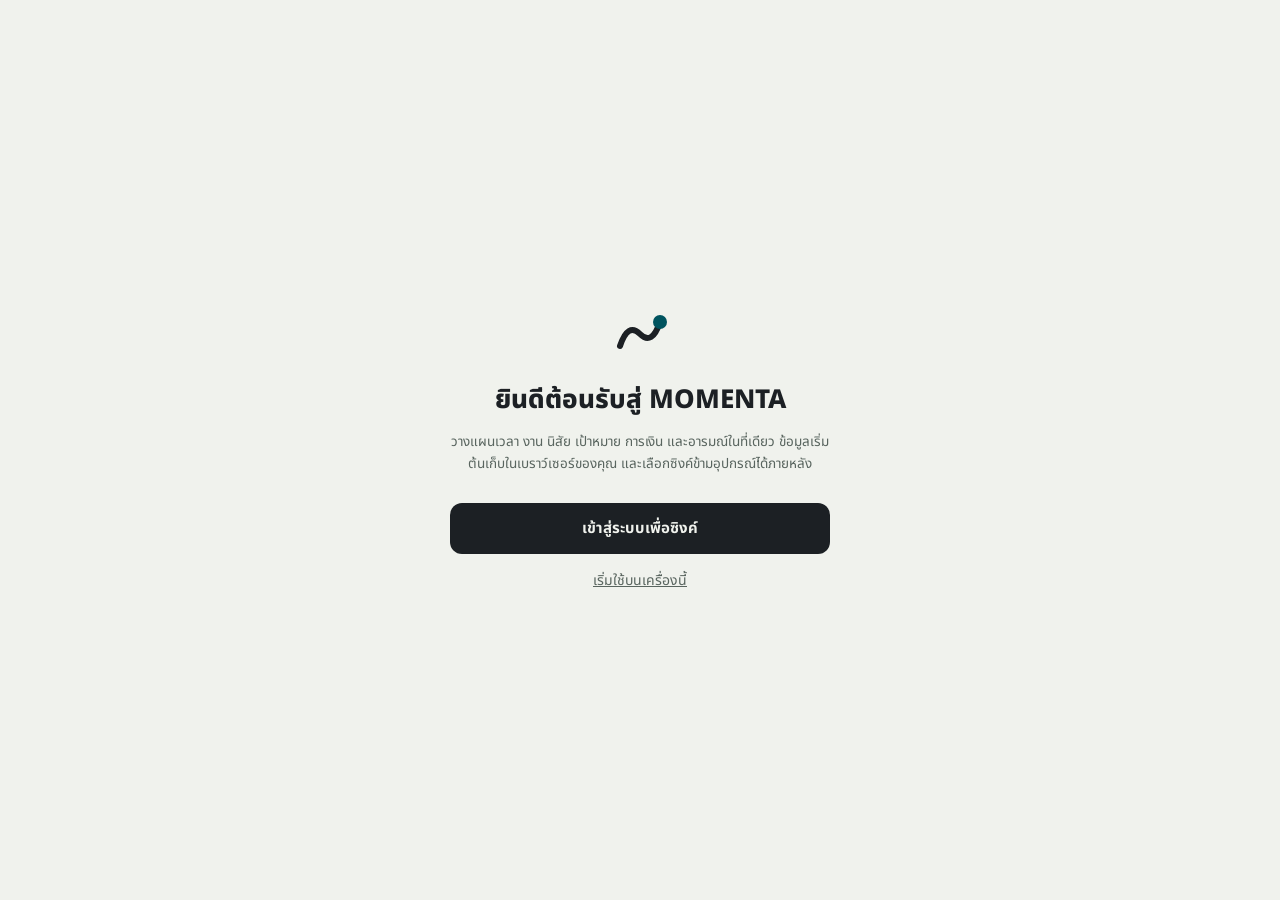
==== commit 0b2f1409: "Add files via upload" ====
--- a/index.html
+++ b/index.html
@@ -8,9 +8,9 @@
 <meta name="apple-mobile-web-app-capable" content="yes">
 <meta name="apple-mobile-web-app-status-bar-style" content="black-translucent">
 <link rel="manifest" href="manifest.json">
-<link rel="icon" href="icon-192.png">
-<link rel="apple-touch-icon" href="icon-192.png">
-<title>Productive Time</title>
+<link rel="icon" type="image/png" sizes="192x192" href="icon-192.png">
+<link rel="apple-touch-icon" sizes="192x192" href="icon-192.png">
+<title>MOMENTA</title>
 <style>
 :root{--ink:#1C2024;--ink-soft:#5B6168;--ink-muted:#9BA0A6;--paper:#F1F1ED;--card:#FFFFFF;--line:#E4E3DC;--line-strong:#C8C7BF;--focus:#2f6b52;--focus-soft:#E4EFEC;--focus-border:#2f6b5244;--rest:#E08C2B;--rest-soft:#FBEEDD;--danger:#B23B3B;--tab-h:64px;--bg-page:#E9E9E4;--icon-filter:none;--staircase-undone:#EDEBE2;}
 html[data-theme="dark"]{--ink:#EDEDE9;--ink-soft:#B7BEC4;--ink-muted:#9BA1A8;--paper:#1A1C1F;--card:#1F2226;--line:#2C2F34;--line-strong:#3A3F45;--focus:#4A9B78;--focus-soft:#1F2A25;--focus-border:#4A9B7844;--rest:#E08C2B;--rest-soft:#3A2D18;--danger:#E05C5C;--bg-page:#15171A;--icon-filter:invert(1) brightness(1.5);--staircase-undone:#3A3F45;}
@@ -619,13 +619,14 @@
 </style>
 <link rel="stylesheet" href="workspace-ui.css?v=20261021b">
 <link rel="stylesheet" href="sage-workspace.css?v=20261026-lime-teal">
+<link rel="stylesheet" href="productive-ui.css?v=20261027-momenta-b13">
 </head>
 <body>
 
 <!-- PAGE: Today -->
 <div class="page active" id="page-today">
-  <div class="workspace-breadcrumb"><span>Productive Time</span><span aria-hidden="true">/</span><strong>วันนี้</strong></div>
-  <header class="workspace-intro"><h1>ภาพรวมวันนี้</h1><p>งานสำคัญและเวลาของคุณ รวมไว้ในที่เดียว</p></header>
+  <div class="workspace-breadcrumb"><span>MOMENTA</span><span aria-hidden="true">/</span><strong>วันนี้</strong></div>
+  <header class="workspace-intro"><div><div class="momenta-brand"><img src="momenta-icon.png" alt="" width="32" height="32"><strong>MOMENTA</strong></div><p class="ui-date" id="uiTodayDate"></p><h1>วันนี้ของคุณ</h1><p id="uiTodaySummary">เริ่มจากสิ่งสำคัญทีละอย่าง</p></div><button type="button" class="ui-icon-button" data-ui-route="settings" aria-label="เปิดหน้าฉัน"><svg aria-hidden="true" viewBox="0 0 24 24"><circle cx="12" cy="8" r="4"/><path d="M4 21v-2a8 8 0 0 1 16 0v2"/></svg></button></header>
   <nav class="workspace-route-strip" aria-label="ไปยังพื้นที่หลัก">
     <button type="button" class="workspace-route-btn is-active" data-workspace-route="today" aria-current="page"><strong>วันนี้</strong><span>โฟกัสและตาราง</span></button>
     <button type="button" class="workspace-route-btn" data-workspace-route="tasks"><strong>งาน</strong><span>งานเข้าและกำหนดส่ง</span></button>
@@ -634,6 +635,8 @@
   </nav>
   <div class="app-head app-head-tools" aria-label="การควบคุมวันนี้"><div style="display:flex;align-items:center;gap:10px;"><span class="clock" id="clockNow">--:--:--</span><button id="openProfileBtn" aria-label="เปิดโปรไฟล์" style="width:28px;height:28px;border-radius:50%;border:0.5px solid var(--line);background:var(--paper);padding:0;cursor:pointer;display:flex;align-items:center;justify-content:center;color:var(--ink-soft);"><svg aria-hidden="true" width="16" height="16" viewBox="0 0 24 24" fill="none" stroke="currentColor" stroke-width="2"><circle cx="12" cy="8" r="4"/><path d="M4 21c0-4 4-6 8-6s8 2 8 6"/></svg></button></div></div>
   <div class="today-layout">
+    <section id="momentaTodaySummary" class="momenta-today-summary" aria-label="ความคืบหน้าวันนี้"></section>
+    <section class="ui-focus-card" id="uiFocusCard" aria-label="งานที่ทำต่อได้"></section>
     <section class="today-overview" id="todayOverview" aria-label="งานที่วางแผนไว้และภาพรวมการเงิน"></section>
     <main class="today-schedule">
       <div class="day-nav">
@@ -641,10 +644,10 @@
         <span class="day-nav-label" id="dateLabel" aria-live="polite">วันนี้</span>
         <button class="day-nav-btn" id="nextDayBtn" aria-label="วันถัดไป">›</button>
       </div>
-      <div class="today-actions">
+      <div class="ui-section-heading"><h2>ตารางของคุณ</h2><div class="today-actions">
         <button type="button" class="today-add-task" id="todayAddTaskBtn">＋ เพิ่มงาน</button>
         <button class="add-btn" id="openAddBtn">＋ จัดช่วงเวลา</button>
-      </div>
+      </div></div>
       <div class="today-view-control"><button class="view-toggle" id="viewModeToggle">ดูสัปดาห์</button></div>
       <div id="blocksList"></div>
     </main>
@@ -671,14 +674,13 @@
 
 <!-- PAGE: Plan — lightweight week/month/year calendar + popup detail -->
 <div class="page" id="page-plan">
-  <div class="workspace-breadcrumb"><span>Productive Time</span><span aria-hidden="true">/</span><strong>แผน</strong></div>
-  <header class="workspace-intro"><h1>พื้นที่วางแผน</h1><p>ดูตาราง จัดงาน และวางแผนการเงินส่วนตัว</p></header>
+  <div class="workspace-breadcrumb"><span>MOMENTA</span><span aria-hidden="true">/</span><strong>แผน</strong></div>
+  <header class="workspace-intro"><h1>แผนของคุณ</h1><p>งานและเวลาที่จัดไว้ ดูได้จากที่เดียว</p></header>
   <div class="app-head app-head-tools" aria-label="เวลาปัจจุบัน"><span class="clock" id="clockNow2"></span></div>
 
   <div class="plan-view-tabs" role="tablist" aria-label="ส่วนของแผน">
     <button type="button" id="planSectionCalendarBtn" class="plan-view-tab plan-view-tab-active" role="tab" aria-controls="planCalendarSection" aria-selected="true" onclick="setPlanSection('calendar')">ปฏิทิน</button>
     <button type="button" id="planSectionTasksBtn" class="plan-view-tab" role="tab" aria-controls="planTasksSection" aria-selected="false" onclick="setPlanSection('tasks')">งาน</button>
-    <button type="button" id="planSectionMoneyBtn" class="plan-view-tab" role="tab" aria-controls="planMoneySection" aria-selected="false" onclick="setPlanSection('money')">การเงิน</button>
   </div>
   <section class="plan-section-context" id="planSectionContext" aria-live="polite"></section>
 
@@ -745,9 +747,13 @@
     </div>
     <div id="taskList" aria-live="polite"></div>
   </section>
-  <section id="planMoneySection" style="display:none" aria-label="การเงินส่วนตัว">
-    <div id="planMoneyContent"></div>
-  </section>
+</div>
+
+<!-- PAGE: Personal finance — intentionally separate from Plan -->
+<div class="page" id="page-money">
+  <div class="workspace-breadcrumb"><span>MOMENTA</span><span aria-hidden="true">/</span><strong>การเงิน</strong></div>
+  <header class="workspace-intro"><h1>การเงินส่วนตัว</h1><p>รายรับ รายจ่าย งบประมาณ การออม และพอร์ตลงทุน</p></header>
+  <section id="planMoneySection" aria-label="การเงินส่วนตัว"><div id="planMoneyContent"></div></section>
 </div>
 
 <!-- TASK EDITOR -->
@@ -757,12 +763,26 @@
     <div class="modal-head"><h2 id="taskModalTitle">เพิ่มงาน</h2><button type="button" class="modal-close" id="taskCloseBtn" aria-label="ปิด">✕</button></div>
     <div class="modal-body">
       <div class="field"><label for="taskTitleInput">ชื่องาน</label><input type="text" id="taskTitleInput" maxlength="180" placeholder="เช่น วางแผนงานประจำสัปดาห์" autocomplete="off"></div>
+      <p id="taskTitleError" class="ui-field-error" role="alert" hidden></p>
+      <details class="ui-task-options" id="taskOptions"><summary>วันที่ ความสำคัญ และเป้าหมาย <span aria-hidden="true">＋</span></summary>
       <div class="row2">
         <div class="field"><label for="taskScheduleInput">วางแผนทำวันที่</label><input type="date" id="taskScheduleInput"></div>
         <div class="field"><label for="taskDueInput">กำหนดส่ง</label><input type="date" id="taskDueInput"></div>
       </div>
       <div class="field"><label for="taskPriorityInput">ความสำคัญ</label><select id="taskPriorityInput"><option value="high">สูง</option><option value="normal" selected>ปกติ</option><option value="low">ต่ำ</option></select></div>
       <div class="field"><label for="taskGoalInput">เป้าหมายที่เกี่ยวข้อง (ไม่บังคับ)</label><select id="taskGoalInput"><option value="">ไม่ผูกเป้าหมาย</option></select></div>
+      <section class="task-measure-editor" aria-labelledby="taskMeasureHeading">
+        <h3 id="taskMeasureHeading">ตัววัดงาน</h3>
+        <div class="field"><label for="taskMeasureKind">วัดจาก</label><select id="taskMeasureKind"><option value="binary">ทำเสร็จ / ยังไม่เสร็จ</option><option value="count">จำนวน</option><option value="duration">เวลา</option></select></div>
+        <div id="taskMeasureFields" class="row2" hidden>
+          <div class="field"><label for="taskMeasureTarget">เป้าหมาย</label><input id="taskMeasureTarget" type="number" min="0.01" step="any" inputmode="decimal"></div>
+          <div class="field"><label for="taskMeasureValue">ทำได้แล้ว</label><input id="taskMeasureValue" type="number" min="0" step="any" inputmode="decimal" value="0"></div>
+          <div class="field"><label for="taskMeasureUnit">หน่วย</label><input id="taskMeasureUnit" type="text" maxlength="24" placeholder="เช่น หน้า / ชั่วโมง"></div>
+        </div>
+        <p id="taskMeasurePreview" role="status" aria-live="polite">งานจะมีสถานะเสร็จหรือยังไม่เสร็จ</p>
+        <p id="taskMeasureError" class="ui-field-error" role="alert" hidden></p>
+      </section>
+      </details>
     </div>
     <div class="modal-foot"><button type="button" class="btn-primary" id="taskSaveBtn">บันทึกงาน</button></div>
   </div>
@@ -871,9 +891,12 @@
 </div>
 <!-- PAGE: Settings -->
 <div class="page" id="page-settings">
-  <div class="workspace-breadcrumb"><span>Productive Time</span><span aria-hidden="true">/</span><strong>ตั้งค่า</strong></div>
-  <header class="workspace-intro"><h1>ตั้งค่าพื้นที่ทำงาน</h1><p>รูปแบบหน้าจอ การแจ้งเตือน และการจัดการข้อมูลของคุณ</p></header>
+  <div class="workspace-breadcrumb"><span>MOMENTA</span><span aria-hidden="true">/</span><strong>ตั้งค่า</strong></div>
+  <header class="workspace-intro"><h1>ฉัน</h1><p>บัญชี ความก้าวหน้า และการตั้งค่าของคุณ</p></header>
+  <details class="momenta-widget-preview"><summary>ดูตัวอย่างวิดเจ็ต</summary><p>ตัวอย่างในแอปจากข้อมูลของคุณ · การติดตั้งบนหน้าจอ iPhone ต้องมีแอป iOS เพิ่ม</p><div id="momentaWidgetPreview" class="momenta-widget-grid"></div></details>
+  <div class="ui-account-actions"><button type="button" class="ui-link-row" data-ui-profile><span>โปรไฟล์ของฉัน</span><span aria-hidden="true">›</span></button><button type="button" class="ui-link-row" data-ui-route="progress"><span>สรุปพัฒนาการ</span><span aria-hidden="true">›</span></button></div>
   <p class="sync-status" id="syncStatus">ใช้ข้อมูลเฉพาะบนเครื่องนี้</p>
+  <section id="syncConflictPanel" class="sync-conflict-panel" hidden role="alert"><strong>ข้อมูลบนอุปกรณ์กับ Cloud ไม่ตรงกัน</strong><p id="syncConflictText">เก็บสำเนาทั้งสองฝั่งไว้ก่อนเลือกว่าจะใช้ข้อมูลชุดใด</p><div><button type="button" id="syncDownloadLocalBtn">ดาวน์โหลดข้อมูลเครื่องนี้</button><button type="button" id="syncDownloadCloudBtn">ดาวน์โหลดข้อมูล Cloud</button></div><div><button type="button" id="syncResolveMergedBtn">รวมข้อมูลและคงค่าจากเครื่องนี้ในจุดที่ชน</button><button type="button" id="syncResolveCloudBtn">โหลดข้อมูล Cloud</button></div></section>
   <p class="section-label" style="margin-top:0">การแสดงผล</p>
   <div class="settings-group">
     <div class="settings-row">
@@ -908,6 +931,10 @@
     <div class="pomo-settings-controls">
       <label class="pomo-setting-field"><span>เสียงแจ้งเตือน</span><select id="pomoSoundSelect" aria-label="เลือกเสียง Pomodoro"><option value="chime">ระฆังใส</option><option value="soft">นุ่ม</option><option value="pulse">สองจังหวะ</option><option value="digital">ดิจิทัล</option><option value="silent">ปิดเสียง</option></select></label>
       <button type="button" class="pomo-preview-btn" id="pomoPreviewSoundBtn">ฟังตัวอย่าง</button>
+      <label class="pomo-setting-field"><span>ระดับเสียงแจ้งเตือน <output id="pomoAlertVolumeLabel">28%</output></span><input id="pomoAlertVolume" type="range" min="0" max="50" value="28" aria-label="ระดับเสียงแจ้งเตือน"></label>
+      <label class="pomo-setting-field"><span>เสียงพื้นหลังระหว่างโฟกัส</span><select id="pomoAmbientSelect" aria-label="เลือกเสียงพื้นหลัง Pomodoro"><option value="silent">ปิดเสียง</option><option value="rain">ฝนสังเคราะห์</option><option value="waves">คลื่นสังเคราะห์</option><option value="nature">ธรรมชาติสังเคราะห์</option></select></label>
+      <label class="pomo-setting-field"><span>ระดับเสียงพื้นหลัง <output id="pomoAmbientVolumeLabel">20%</output></span><input id="pomoAmbientVolume" type="range" min="0" max="100" value="20" aria-label="ระดับเสียงพื้นหลัง Pomodoro"></label>
+      <button type="button" class="pomo-preview-btn" id="pomoPreviewAmbientBtn">ฟังเสียงพื้นหลัง 7 วินาที</button>
       <label class="pomo-setting-toggle"><span><strong>นับถอยหลัง 5 วินาที</strong><small>มีเสียงเตือนเบาก่อนเปลี่ยนช่วง</small></span><span class="toggle-wrap"><input type="checkbox" id="pomoCountdownToggle" checked><span class="toggle-track"><span class="toggle-thumb"></span></span></span></label>
     </div>
     <div class="pomo-preset-editor">
@@ -1090,16 +1117,27 @@
   </div>
 </div>
 
-<!-- PAGE: Goals -->
+<!-- PAGE: Projects and goals -->
 <div class="page" id="page-projects">
-  <div class="workspace-breadcrumb"><span>Productive Time</span><span aria-hidden="true">/</span><strong>เป้าหมาย</strong></div>
-  <header class="workspace-intro"><h1>เป้าหมายและนิสัย</h1><p>มองภาพใหญ่ แล้วเดินหน้าด้วยสิ่งเล็ก ๆ ที่ทำได้ทุกวัน</p></header>
-  <div class="app-head app-head-tools" aria-label="เวลาปัจจุบัน"><span class="clock" id="clockNow3"></span></div>
-  <div class="proj-top-btn-row">
-    <button class="add-btn" id="openProjAddBtn" style="margin-bottom:0;">+ เพิ่มเป้าหมาย</button>
-    <button class="btn-secondary" id="openHabitGalleryBtn" style="white-space:nowrap;">เลือกนิสัย</button>
+  <div class="workspace-breadcrumb"><span>MOMENTA</span><span aria-hidden="true">/</span><strong>โปรเจกต์และเป้าหมาย</strong></div>
+  <header class="workspace-intro"><h1>โปรเจกต์และเป้าหมาย</h1><p>แยกงานที่มีหลายขั้นออกจากเป้าหมายส่วนตัวให้ชัด</p></header>
+  <div class="plan-view-tabs project-view-tabs" id="projectViewTabs" role="tablist" aria-label="โปรเจกต์หรือเป้าหมาย">
+    <button type="button" id="projectViewProjectsBtn" class="plan-view-tab plan-view-tab-active" data-project-view="projects" role="tab" aria-selected="true">โปรเจกต์</button>
+    <button type="button" id="projectViewGoalsBtn" class="plan-view-tab" data-project-view="goals" role="tab" aria-selected="false">เป้าหมาย</button>
   </div>
-  <div class="proj-dash" id="projDash"></div>
+  <section id="projectsManagementSection" aria-label="จัดการโปรเจกต์">
+    <div class="app-head app-head-tools" aria-label="เวลาปัจจุบัน"><span class="clock" id="clockNow3"></span></div>
+    <div class="proj-top-btn-row">
+      <button class="add-btn" id="openProjAddBtn" style="margin-bottom:0;">+ เพิ่มโปรเจกต์</button>
+      <button class="btn-secondary" id="openHabitGalleryBtn" style="white-space:nowrap;">เลือกนิสัย</button>
+    </div>
+    <div class="proj-dash" id="projDash"></div>
+  </section>
+  <section id="projectGoalsSection" aria-label="เป้าหมายส่วนตัว" hidden>
+    <header class="workspace-intro"><h2>เป้าหมายส่วนตัว</h2><p>ติดตามเป้าหมายที่วัดด้วยเวลา จำนวน หรือเงินออม</p></header>
+    <button type="button" class="btn-primary goal-view-add" data-growth-add>＋ เพิ่มเป้าหมาย</button>
+    <div id="momentaGrowth"></div>
+  </section>
 </div>
 
 <!-- HABIT GALLERY POPUP -->
@@ -1119,39 +1157,62 @@
   </div>
 </div>
 
-<!-- PAGE: Progress -->
+<!-- PAGE: Focus -->
 <div class="page" id="page-progress">
-  <div class="workspace-breadcrumb"><span>Productive Time</span><span aria-hidden="true">/</span><strong>พัฒนาการ</strong></div>
-  <header class="workspace-intro"><h1>มองเห็นความก้าวหน้า</h1><p>ทบทวนความต่อเนื่อง งานที่ทำ และจังหวะของคุณ</p></header>
+  <div class="workspace-breadcrumb"><span>MOMENTA</span><span aria-hidden="true">/</span><strong>โฟกัส</strong></div>
+  <header class="workspace-intro"><h1>โฟกัสและสมาธิ</h1><p>ค่อย ๆ สร้างเวลาที่มีคุณภาพให้ตัวเอง</p></header>
   <div class="app-head app-head-tools" aria-label="เวลาปัจจุบัน"><span class="clock" id="clockNow4"></span></div>
-  <div class="progress-underline-tabs" role="tablist" aria-label="มุมมองพัฒนาการ">
-    <button id="progViewOverviewBtn" role="tab" aria-selected="true" class="progress-underline-tab active" onclick="setProgressViewMode('overview')">ภาพรวม</button>
-    <button id="progViewHabitBtn" role="tab" aria-selected="false" class="progress-underline-tab" onclick="setProgressViewMode('habit')">นิสัย</button>
-    <button id="progViewMindBtn" role="tab" aria-selected="false" class="progress-underline-tab" onclick="setProgressViewMode('mind')">ใจ</button>
+  <div class="focus-section-tabs" role="tablist" aria-label="เครื่องมือโฟกัส">
+    <button type="button" role="tab" id="focusSectionPomodoroTab" aria-controls="focusSectionPomodoro" aria-selected="false" tabindex="-1" data-focus-view="pomodoro" onclick="setFocusSection('pomodoro')">Pomodoro</button>
+    <button type="button" role="tab" id="focusSectionMeditationTab" aria-controls="focusSectionMeditation" aria-selected="false" tabindex="-1" data-focus-view="meditation" onclick="setFocusSection('meditation')">นั่งสมาธิ</button>
+    <button type="button" role="tab" id="focusSectionGrowthTab" aria-controls="focusSectionGrowth" aria-selected="true" tabindex="0" class="active" data-focus-view="growth" onclick="setFocusSection('growth')">การเติบโต</button>
   </div>
-  <div id="progressDash"></div>
+  <section id="focusSectionPomodoro" class="focus-section-panel" role="tabpanel" aria-labelledby="focusSectionPomodoroTab" data-focus-panel="pomodoro" hidden>
+    <section class="momenta-focus-picker" aria-labelledby="momentaFocusTitle"><p>โฟกัสในงานที่เลือก</p><h2 id="momentaFocusTitle">เริ่มจากงานเดียว</h2><label for="momentaFocusTask">เลือกงานที่ยังไม่เสร็จ</label><select id="momentaFocusTask" aria-describedby="momentaFocusHint"></select><div class="momenta-focus-actions"><button type="button" class="btn-primary" id="momentaFocusOpen" data-ui-task="" disabled>เปิดงานและ Pomodoro</button><button type="button" class="btn-secondary" data-ui-route="tasks" id="momentaFocusTasks">ดูงานทั้งหมด</button></div><small id="momentaFocusHint">Pomodoro อยู่ในรายละเอียดงาน เลือกเวลาและเสียงได้ก่อนเริ่ม</small></section>
+  </section>
+  <section id="focusSectionMeditation" class="focus-section-panel" role="tabpanel" aria-labelledby="focusSectionMeditationTab" data-focus-panel="meditation" hidden>
+    <section class="meditation-card" aria-labelledby="meditationTitle">
+      <h2 id="meditationTitle">เวลานั่งสมาธิ</h2><p>เลือกเวลาและเสียง แล้วให้เวลาตัวเองสักครู่</p>
+      <div class="meditation-options"><label>ระยะเวลา <select id="meditationMinutes"><option value="5">5 นาที</option><option value="10">10 นาที</option><option value="15">15 นาที</option><option value="25">25 นาที</option></select></label><label>เสียงพื้นหลัง <select id="meditationSound"><option value="silent">เงียบ</option><option value="rain">ฝนสังเคราะห์</option><option value="waves">คลื่นสังเคราะห์</option><option value="nature">ธรรมชาติสังเคราะห์</option></select></label><label>ระดับเสียง <input id="meditationVolume" type="range" min="0" max="100" value="20" aria-label="ระดับเสียงสมาธิ"></label></div>
+      <p id="meditationTime" class="meditation-time" role="timer">05:00</p><p id="meditationStatus" role="status">พร้อมเริ่ม</p>
+      <div class="meditation-actions"><button type="button" class="btn-primary" id="meditationStart">เริ่มสมาธิ</button><button type="button" class="btn-secondary" id="meditationPreview">ฟังตัวอย่างเสียง</button><button type="button" class="btn-secondary" id="meditationReset">เริ่มใหม่</button></div>
+      <small>เสียงเล่นขณะเปิดหน้านี้อยู่ และอาจหยุดเมื่อเบราว์เซอร์พักการทำงาน</small>
+    </section>
+  </section>
+  <section id="focusSectionGrowth" class="focus-section-panel" role="tabpanel" aria-labelledby="focusSectionGrowthTab" data-focus-panel="growth">
+    <div class="progress-underline-tabs" role="tablist" aria-label="มุมมองภายในการเติบโต">
+      <button id="progViewOverviewBtn" role="tab" aria-selected="true" class="progress-underline-tab active" onclick="setProgressViewMode('overview')">ภาพรวม</button>
+      <button id="progViewHabitBtn" role="tab" aria-selected="false" class="progress-underline-tab" onclick="setProgressViewMode('habit')">นิสัย</button>
+      <button id="progViewMindBtn" role="tab" aria-selected="false" class="progress-underline-tab" onclick="setProgressViewMode('mind')">ใจ</button>
+    </div>
+    <div id="progressDash"></div>
+  </section>
 </div>
 
+<details class="momenta-more"><summary>ทางลัด</summary><div><button type="button" data-ui-route="tasks">งานทั้งหมด</button><button type="button" data-ui-route="goals">เป้าหมาย</button><button type="button" data-ui-route="money">การเงิน</button><button type="button" data-ui-route="widget">ตัวอย่างวิดเจ็ต</button></div></details>
 <!-- TAB BAR -->
-<nav class="tab-bar">
+<nav class="tab-bar" aria-label="เมนูหลัก">
   <button class="tab-btn active" data-page="today">
-    <svg viewBox="0 0 24 24" fill="none" stroke="currentColor" stroke-width="2" stroke-linecap="round" stroke-linejoin="round"><path d="M15 21v-8a1 1 0 0 0-1-1h-4a1 1 0 0 0-1 1v8"/><path d="M3 10a2 2 0 0 1 .709-1.528l7-6a2 2 0 0 1 2.582 0l7 6A2 2 0 0 1 21 10v9a2 2 0 0 1-2 2H5a2 2 0 0 1-2-2z"/></svg>
+    <svg viewBox="0 0 24 24" fill="none" stroke="currentColor" stroke-width="2" stroke-linecap="round" stroke-linejoin="round"><path d="m3 10 9-7 9 7v10a1 1 0 0 1-1 1h-5v-7H9v7H4a1 1 0 0 1-1-1z"/></svg>
     <span>วันนี้</span>
   </button>
   <button class="tab-btn" data-page="plan">
-    <svg viewBox="0 0 24 24" fill="none" stroke="currentColor" stroke-width="2" stroke-linecap="round" stroke-linejoin="round"><path d="M8 2v3"/><path d="M16 2v3"/><rect x="3" y="3" width="18" height="18" rx="2"/><path d="M3 9h18"/><path d="M8 13h.01"/><path d="M12 13h.01"/><path d="M16 13h.01"/><path d="M8 17h.01"/><path d="M12 17h.01"/><path d="M16 17h.01"/></svg>
-    <span>แผน</span>
+    <svg viewBox="0 0 24 24" fill="none" stroke="currentColor" stroke-width="2" stroke-linecap="round" stroke-linejoin="round"><rect x="3" y="4" width="18" height="17" rx="2"/><path d="M16 2v4M8 2v4M3 10h18"/><path d="m9 15 2 2 4-4"/></svg>
+    <span>วางแผน</span>
   </button>
   <button class="tab-btn" data-page="projects">
     <svg viewBox="0 0 24 24" fill="none" stroke="currentColor" stroke-width="2" stroke-linecap="round" stroke-linejoin="round"><circle cx="12" cy="12" r="10"/><circle cx="12" cy="12" r="6"/><circle cx="12" cy="12" r="2"/></svg>
-    <span>เป้าหมาย</span>
+    <span>โปรเจกต์</span>
+  </button>
+  <button class="tab-btn" data-page="money">
+    <svg viewBox="0 0 24 24" fill="none" stroke="currentColor" stroke-width="2" stroke-linecap="round" stroke-linejoin="round" aria-hidden="true"><rect x="3" y="5" width="18" height="14" rx="2"/><path d="M3 9h18M16 14h2"/><circle cx="8" cy="14" r="1"/></svg>
+    <span>การเงิน</span>
   </button>
   <button class="tab-btn" data-page="progress">
-    <svg viewBox="0 0 24 24" fill="none" stroke="currentColor" stroke-width="2" stroke-linecap="round" stroke-linejoin="round"><path d="M16 7h6v6"/><path d="m22 7-8.5 8.5-5-5L2 17"/></svg>
-    <span>พัฒนาการ</span>
+    <svg viewBox="0 0 24 24" fill="none" stroke="currentColor" stroke-width="2" stroke-linecap="round" stroke-linejoin="round"><circle cx="12" cy="12" r="9"/><path d="M12 7v5l3 2"/></svg><span>โฟกัส</span>
   </button>
   <button class="tab-btn" data-page="settings">
-    <svg viewBox="0 0 24 24" fill="none" stroke="currentColor" stroke-width="2" stroke-linecap="round" stroke-linejoin="round"><path d="M9.671 4.136a2.34 2.34 0 0 1 4.659 0 2.34 2.34 0 0 0 3.319 1.915 2.34 2.34 0 0 1 2.33 4.033 2.34 2.34 0 0 0 0 3.831 2.34 2.34 0 0 1-2.33 4.033 2.34 2.34 0 0 0-3.319 1.915 2.34 2.34 0 0 1-4.659 0 2.34 2.34 0 0 0-3.32-1.915 2.34 2.34 0 0 1-2.33-4.033 2.34 2.34 0 0 0 0-3.831A2.34 2.34 0 0 1 6.35 6.051a2.34 2.34 0 0 0 3.319-1.915"/><circle cx="12" cy="12" r="3"/></svg>
+    <svg viewBox="0 0 24 24" fill="none" stroke="currentColor" stroke-width="2" stroke-linecap="round" stroke-linejoin="round"><circle cx="12" cy="12" r="3"/><path d="M19.4 15a1.7 1.7 0 0 0 .3 1.9l.1.1-1.7 2.9-.2-.1a1.7 1.7 0 0 0-1.9.3l-.1.1h-3.4l-.1-.2a1.7 1.7 0 0 0-1.6-1.1 1.7 1.7 0 0 0-1.6 1.1l-.1.2H5.7l-.1-.1a1.7 1.7 0 0 0-1.9-.3l-.2.1-1.7-2.9.1-.1A1.7 1.7 0 0 0 2.2 15l-.1-.2v-3.4l.2-.1a1.7 1.7 0 0 0 1.1-1.6 1.7 1.7 0 0 0-1.1-1.6l-.2-.1V4.6l.1-.1a1.7 1.7 0 0 0 .3-1.9l-.1-.2 2.9-1.7.1.1a1.7 1.7 0 0 0 1.9.3l.2-.1h3.4l.1.2a1.7 1.7 0 0 0 1.6 1.1 1.7 1.7 0 0 0 1.6-1.1l.1-.2h3.4l.1.1a1.7 1.7 0 0 0 1.9.3l.2-.1 1.7 2.9-.1.1a1.7 1.7 0 0 0-.3 1.9l.1.2v3.4l-.2.1a1.7 1.7 0 0 0-1.1 1.6 1.7 1.7 0 0 0 1.1 1.6l.2.1v3.4z" transform="translate(1 1) scale(.92)"/></svg>
     <span>ตั้งค่า</span>
   </button>
 </nav>
@@ -1236,9 +1297,10 @@
         <div class="field" id="g_deadlineField"><label>Deadline</label><input type="date" id="g_deadline"></div>
       </div>
       <div class="field">
-        <label>รูปแบบภาพความคืบหน้า</label>
+        <label for="g_visualType">รูปแบบภาพความคืบหน้า</label>
         <select id="g_visualType">
-          <option value="auto">อัตโนมัติตามหมวดหมู่</option>
+          <option value="auto">🌾 ฟาร์ม (ค่าเริ่มต้น)</option>
+          <option value="farm">🌾 ฟาร์ม</option>
           <option value="building">🏗️ ตึกกำลังก่อสร้าง</option>
           <option value="tree">🌱 ต้นไม้เติบโต</option>
           <option value="money">💰 เงินกำลังสะสม</option>
@@ -1302,6 +1364,11 @@
         </div>
       </div>
       <div id="goalModeProjectFields" style="display:none;">
+        <div class="field"><label for="g_progressSource">คำนวณความคืบหน้าจาก</label><select id="g_progressSource"><option value="subtasks">ขั้นย่อยของโปรเจกต์</option><option value="tasks">งานที่ผูกกับโปรเจกต์</option><option value="time">เวลาโฟกัสจริง</option><option value="count">จำนวนที่ทำได้</option></select></div>
+        <p id="g_progressSourceHelp" class="goal-progress-source-help">ระบบจะนับจากแหล่งที่เลือกเพียงอย่างเดียว ไม่บวกขั้นย่อยกับงานซ้ำ</p>
+        <div id="goalProjectSourceTime" class="field" hidden><label for="g_projectTargetHours">เป้าหมายเวลา (ชั่วโมง)</label><input id="g_projectTargetHours" type="number" min="0.1" step="0.1" value="20"></div>
+        <div id="goalProjectSourceCount" class="row2" hidden><div class="field"><label for="g_projectTargetCount">เป้าหมายจำนวน</label><input id="g_projectTargetCount" type="number" min="0.01" step="any" value="1"></div><div class="field"><label for="g_projectCountUnit">หน่วย</label><input id="g_projectCountUnit" maxlength="24" placeholder="ชิ้น / หน้า" value="ชิ้น"></div></div>
+        <div id="goalProjectSubtaskSource">
         <div style="display:flex;justify-content:space-between;align-items:center;margin-bottom:10px;">
           <span style="font-size:12px;font-weight:600;color:var(--ink-soft);">Milestone (แบ่ง % ให้อัตโนมัติ)</span>
           <span id="subtaskWeightSum" style="font-family:ui-monospace,monospace;font-size:12px;font-weight:700;color:var(--focus);">รวม 100%</span>
@@ -1309,6 +1376,7 @@
         <div id="projectSubtaskList" style="margin-bottom:8px;"></div>
         <button type="button" id="addSubtaskBtn" style="width:100%;background:none;border:1px dashed var(--line-strong);color:var(--ink-soft);border-radius:10px;padding:11px;font-size:13px;font-weight:600;cursor:pointer;font-family:inherit;margin-bottom:12px;">+ เพิ่มขั้นย่อย</button>
         <p style="font-size:11px;color:var(--ink-muted);margin:0 0 10px;line-height:1.6;">เพิ่มหรือลบขั้นย่อย แล้วเปอร์เซ็นต์จะแบ่งให้อัตโนมัติ</p>
+        </div>
       </div>
     </div>
     <div class="modal-foot"><div class="modal-actions"><button class="btn-secondary" id="goalDeleteBtn" style="display:none;color:var(--danger)">ลบ</button><button class="btn-primary" id="goalSaveBtn" style="flex:2">บันทึก</button></div></div>
@@ -1353,7 +1421,7 @@
           <h3 style="font-size:20px;font-weight:800;margin:0 0 8px;color:var(--ink);">ยินดีต้อนรับกลับ</h3>
           <p style="font-size:13px;color:var(--ink-soft);line-height:1.6;margin:0;">เข้าสู่ระบบเพื่อซิงค์ข้อมูลข้ามอุปกรณ์</p>
         </div>
-        <p class="sync-data-disclosure"><strong>ก่อนเปิดซิงค์:</strong> Firebase จะรับข้อมูลของแอปนี้ รวมถึงช่วงเวลา เป้าหมาย งาน บันทึกส่วนตัว รายรับ–รายจ่าย บัญชี และงบประมาณ ไม่มีการเชื่อมธนาคาร และไม่รวม P&amp;L เทรด หากไม่ต้องการส่งข้อมูล ให้ปิดหน้าต่างนี้และใช้ข้อมูลในเครื่องต่อได้</p>
+        <p class="sync-data-disclosure"><strong>ก่อนเปิดซิงค์:</strong> Firebase จะรับข้อมูลของแอปนี้ รวมถึงช่วงเวลา เป้าหมาย งาน บันทึกส่วนตัว รายรับ–รายจ่าย บัญชี งบประมาณ และสินทรัพย์ลงทุนที่กรอกเอง ไม่มีการเชื่อมธนาคาร หากไม่ต้องการส่งข้อมูล ให้ปิดหน้าต่างนี้และใช้ข้อมูลในเครื่องต่อได้</p>
         <p id="syncEnvWarning" style="display:none;font-size:11.5px;color:var(--rest);background:var(--rest-soft);border-radius:10px;padding:8px 12px;margin:0 0 14px;line-height:1.5;">⚠️ หน้าพรีวิวนี้ยังล็อกอินไม่ได้ (ต้องเปิดผ่าน http/https จริง) — Publish/Deploy แอปก่อนแล้วค่อยล็อกอิน หรือใช้แบบไม่ล็อกอินไปก่อนได้</p>
         <button class="btn-primary" id="googleSignInBtn" style="width:100%;display:flex;align-items:center;justify-content:center;gap:8px;margin-bottom:16px;background:var(--card);color:var(--ink);border:0.5px solid var(--line);">
           <svg width="18" height="18" viewBox="0 0 18 18"><path fill="#4285F4" d="M17.64 9.2c0-.64-.06-1.25-.16-1.84H9v3.48h4.84a4.14 4.14 0 0 1-1.8 2.72v2.26h2.92c1.7-1.57 2.68-3.88 2.68-6.62Z"/><path fill="#34A853" d="M9 18c2.43 0 4.47-.8 5.96-2.18l-2.92-2.26c-.8.54-1.84.86-3.04.86-2.34 0-4.32-1.58-5.03-3.7H.96v2.33A9 9 0 0 0 9 18Z"/><path fill="#FBBC05" d="M3.97 10.72A5.4 5.4 0 0 1 3.68 9c0-.6.1-1.18.29-1.72V4.95H.96A9 9 0 0 0 0 9c0 1.45.35 2.83.96 4.05l3.01-2.33Z"/><path fill="#EA4335" d="M9 3.58c1.32 0 2.5.45 3.44 1.35l2.58-2.58C13.46.89 11.43 0 9 0A9 9 0 0 0 .96 4.95l3.01 2.33C4.68 5.16 6.66 3.58 9 3.58Z"/></svg>
@@ -1401,21 +1469,49 @@
   </div>
 </div>
 
+<dialog class="ui-dialog" id="guestImportDialog" aria-labelledby="guestImportTitle">
+  <div class="ui-dialog-head"><span id="guestImportTitle">ข้อมูลบัญชีนี้ยังว่าง</span></div>
+  <div class="ui-dialog-body">
+    <p id="guestImportTarget" style="font-weight:700;margin:0 0 12px;overflow-wrap:anywhere"></p>
+    <p style="margin:0 0 10px;color:var(--ink-soft);line-height:1.65">มีข้อมูล Productive Time อยู่บนอุปกรณ์นี้ การนำเข้าจะคัดลอกงาน เป้าหมาย ตาราง โฟกัส และข้อมูลการเงินส่วนตัวไปยังบัญชีที่แสดง โดยเก็บข้อมูลเดิมบนอุปกรณ์นี้ไว้ด้วย</p>
+    <p style="margin:0;color:var(--ink-muted);font-size:12px;line-height:1.6">เลือกนำเข้าเฉพาะเมื่อคุณตั้งใจใช้ข้อมูลชุดนี้กับบัญชีดังกล่าว หากเลือกเริ่มแบบว่าง ข้อมูลบนอุปกรณ์จะยังอยู่และไม่ถูกส่งไปบัญชี</p>
+  </div>
+  <div class="ui-dialog-foot" style="display:grid;gap:10px">
+    <button class="btn-primary" id="guestImportConfirmBtn" type="button">คัดลอกข้อมูลเครื่องเข้าบัญชีนี้</button>
+    <button class="btn-secondary" id="guestImportEmptyBtn" type="button">เริ่มบัญชีนี้โดยไม่ย้ายข้อมูล</button>
+  </div>
+</dialog>
+
 <div id="ttsToast"></div>
+<aside id="stateRecoveryNotice" class="state-recovery-notice" role="alert" hidden></aside>
+<aside id="appUpdateNotice" class="app-update-notice" role="status" hidden><span><strong>มี MOMENTA เวอร์ชันใหม่</strong><small>บันทึกหรือปิดหน้าต่างที่กำลังกรอกก่อนอัปเดต</small></span><button type="button" id="applyAppUpdateBtn">อัปเดตตอนนี้</button><button type="button" id="dismissAppUpdateBtn" aria-label="ปิดข้อความอัปเดต">×</button></aside>
 <script src="https://cdn.jsdelivr.net/npm/firebase@10.14.0/firebase-app-compat.js"></script>
 <script src="https://cdn.jsdelivr.net/npm/firebase@10.14.0/firebase-firestore-compat.js"></script>
 <script src="https://cdn.jsdelivr.net/npm/firebase@10.14.0/firebase-auth-compat.js"></script>
+<script src="momenta-domain.js"></script>
+<script src="momenta-sync.js"></script>
+<script src="momenta-metrics.js"></script>
+<script src="momenta-focus.js"></script>
+<script src="momenta-finance.js"></script>
+<script src="momenta-farm.js"></script>
+<script src="momenta-audio.js"></script>
 <script>
 const SK="tbv3_state",CK="tbv3_cloud",VK="tbv3_voice",MK="tbv3_mascot",PK="tbv3_phonecatch";
 const MODES={sprint:{focus:15,break:3},classic:{focus:25,break:5},flow:{focus:45,break:10},deep:{focus:50,break:10},long:{focus:90,break:15}};
 const MODE_LABELS={sprint:"Sprint",classic:"Classic",flow:"Flow",deep:"Deep work",long:"Long focus"};
 const POMO_SOUND_LABELS={chime:"ระฆังใส",soft:"นุ่ม",pulse:"สองจังหวะ",digital:"ดิจิทัล",silent:"ปิดเสียง"};
-let goals=[{id:"g1",title:"ปิดโปรเจกต์ Q3",_isProject:true}],blocks=[],stats={byDate:{}},timerState={},journal={},expenses=[],events=[],accounts=[{id:"acc_cash",name:"เงินสด",color:"#2f6b52",startingBalance:0}],budgets={},tasks=[];
-let pomoCustomModes=[],pomoSettings={sound:"chime",countdown:true,volume:0.28};
+let goals=[],blocks=[],stats={byDate:{}},timerState={},journal={},expenses=[],events=[],accounts=[{id:"acc_cash",name:"เงินสด",color:"#2f6b52",startingBalance:0}],budgets={},tasks=[];
+let investmentAssets=[],monthlyBudgets={},recurringBills=[],focusSessions=[],farmStates={},syncMeta={};
+let pomoCustomModes=[],pomoSettings={sound:"chime",countdown:true,volume:0.28,ambient:"silent",ambientVolume:0.2};
+window.momentaAudio=window.MomentaAudio?.createAudioController();
+window.meditationAudio=window.MomentaAudio?.createAudioController();
+let stateLoadBlocked=false;
 let prevActiveId=null,viewDate=todayStr(),viewMode="day";
 let currentTab="today",lastCountdownKey=null;
-let planSection="calendar",taskView="inbox",taskPriorityFilter="all",taskDueFilter="all",taskSearchTerm="",editingTaskId=null;
+let pomoAmbientPreviewUntil=0;
+let planSection="calendar",taskView="today",taskPriorityFilter="all",taskDueFilter="all",taskSearchTerm="",editingTaskId=null;
 let cloudDb=null,cloudDocRef=null,cloudUnsub=null,cloudConnected=false,cloudPushTimer=null,applyingRemoteUpdate=false,pendingLocalChange=false;
+let activeSyncUid=null,syncBaseState=null,syncRemoteRevision=0,syncConflict=null,syncAccountHasLocal=false,syncAccountHadScoped=false,guestStateSnapshot=null,pendingGuestImport=null,syncPushInProgress=false;
 
 function dateStrFromDate(d){return d.getFullYear()+"-"+String(d.getMonth()+1).padStart(2,"0")+"-"+String(d.getDate()).padStart(2,"0");}
 function todayStr(){return dateStrFromDate(new Date());}
@@ -1468,8 +1564,59 @@
 }
 
 // PERSISTENCE
-function saveState(){try{localStorage.setItem(SK,JSON.stringify({blocks,goals,timerState,prevActiveId,stats,journal,expenses,events,accounts,budgets,tasks,pomoCustomModes,pomoSettings}));}catch(e){}queueCloudPush();}
-function loadState(){try{const r=localStorage.getItem(SK);if(!r)return false;const d=JSON.parse(r);if(d&&Array.isArray(d.blocks)){blocks=d.blocks;blocks.forEach(b=>{if(!b.date)b.date=todayStr();});if(Array.isArray(d.goals))goals=d.goals;goals.forEach(g=>{if(!g._isProject)g._isProject=true;});if(d.timerState)Object.assign(timerState,d.timerState);if(d.prevActiveId)prevActiveId=d.prevActiveId;if(d.stats?.byDate)stats=d.stats;if(d.journal&&typeof d.journal==="object")journal=d.journal;if(Array.isArray(d.expenses))expenses=d.expenses;if(Array.isArray(d.events))events=d.events;if(Array.isArray(d.accounts)&&d.accounts.length)accounts=d.accounts;if(d.budgets&&typeof d.budgets==="object")budgets=d.budgets;if(Array.isArray(d.tasks))tasks=d.tasks;if(Array.isArray(d.pomoCustomModes))pomoCustomModes=d.pomoCustomModes.filter(item=>item&&typeof item.id==="string"&&Number(item.focus)>0&&Number(item.break)>0).map(item=>({id:item.id,name:String(item.name||"กำหนดเอง"),focus:Number(item.focus),break:Number(item.break)}));if(d.pomoSettings&&typeof d.pomoSettings==="object")pomoSettings={...pomoSettings,...d.pomoSettings};return true;}}catch(e){}return false;}
+function persistedState(){return{schemaVersion:window.MomentaDomain?.CURRENT_SCHEMA_VERSION||3,blocks,goals,timerState,prevActiveId,stats,journal,expenses,events,accounts,budgets,tasks,pomoCustomModes,pomoSettings,investmentAssets,monthlyBudgets,recurringBills,focusSessions,farmStates,syncMeta};}
+function saveState(){
+  if(stateLoadBlocked){if(typeof uiSaveStatus==="function")uiSaveStatus("error");showToast("ยังไม่บันทึก เพราะข้อมูลเดิมต้องกู้คืนก่อน");return false;}
+  let oldRaw=null,oldScoped=null,oldGuest=null,scopeKey="";try{oldRaw=localStorage.getItem(SK);oldGuest=localStorage.getItem("tbv3_guest_state");scopeKey=activeSyncUid&&window.MomentaSync?MomentaSync.scopedStateKey(activeSyncUid):"";if(scopeKey)oldScoped=localStorage.getItem(scopeKey);const serialized=JSON.stringify(persistedState());localStorage.setItem(SK,serialized);if(scopeKey){localStorage.setItem(scopeKey,serialized);syncAccountHasLocal=true;}else localStorage.setItem("tbv3_guest_state",serialized);if(typeof uiSaveStatus==="function")uiSaveStatus("local");}
+  catch(e){try{if(oldRaw===null)localStorage.removeItem(SK);else localStorage.setItem(SK,oldRaw);if(oldGuest===null)localStorage.removeItem("tbv3_guest_state");else localStorage.setItem("tbv3_guest_state",oldGuest);if(scopeKey){if(oldScoped===null)localStorage.removeItem(scopeKey);else localStorage.setItem(scopeKey,oldScoped);}}catch(rollbackError){}showToast("บันทึกในเครื่องไม่สำเร็จ โปรดส่งออกข้อมูลสำรอง");if(typeof uiSaveStatus==="function")uiSaveStatus("error");return false;}
+  queueCloudPush();return true;
+}
+function showStateRecoveryNotice(message){
+  stateLoadBlocked=true;const notice=document.getElementById("stateRecoveryNotice");if(!notice)return;
+  notice.hidden=false;notice.innerHTML=`<strong>ข้อมูลเดิมยังไม่ถูกแก้ไข</strong><span>${message}</span><button type="button" id="downloadRawStateBtn">ดาวน์โหลดข้อมูลดิบ</button>`;
+  document.getElementById("downloadRawStateBtn").addEventListener("click",downloadRawStateForRecovery);
+}
+function downloadRawStateForRecovery(){
+  let raw;try{raw=localStorage.getItem(SK);}catch(e){showToast("เบราว์เซอร์อ่านข้อมูลเดิมไม่ได้");return;}
+  if(raw===null){showToast("ไม่พบข้อมูลเดิมในเครื่อง");return;}
+  const url=URL.createObjectURL(new Blob([raw],{type:"application/json"})),a=document.createElement("a");a.href=url;a.download="momenta-recovery-raw.json";a.click();setTimeout(()=>URL.revokeObjectURL(url),1000);
+}
+function preserveRawState(raw,kind){
+  try{
+    if(kind==="migration"){const key="tbv3_state_pre_migration_v3";if(localStorage.getItem(key)===null)localStorage.setItem(key,raw);return true;}
+    const stamp=Date.now();let key=`tbv3_state_quarantine_${stamp}`,suffix=1;while(localStorage.getItem(key)!==null)key=`tbv3_state_quarantine_${stamp}_${suffix++}`;localStorage.setItem(key,raw);return true;
+  }catch(e){return false;}
+}
+function hydrateState(d){
+  blocks=d.blocks;blocks.forEach(b=>{if(!b.date)b.date=todayStr();});
+  if(Array.isArray(d.goals))goals=d.goals;goals.forEach(g=>{if(!g._isProject)g._isProject=true;});
+  if(d.timerState)Object.assign(timerState,d.timerState);if(d.prevActiveId)prevActiveId=d.prevActiveId;
+  if(d.stats?.byDate)stats=d.stats;if(d.journal&&typeof d.journal==="object")journal=d.journal;
+  if(Array.isArray(d.expenses))expenses=d.expenses;if(Array.isArray(d.events))events=d.events;
+  if(Array.isArray(d.accounts)&&d.accounts.length)accounts=d.accounts;if(d.budgets&&typeof d.budgets==="object")budgets=d.budgets;
+  if(Array.isArray(d.tasks))tasks=d.tasks;
+  if(Array.isArray(d.pomoCustomModes))pomoCustomModes=d.pomoCustomModes.filter(item=>item&&typeof item.id==="string"&&Number(item.focus)>0&&Number(item.break)>0).map(item=>({id:item.id,name:String(item.name||"กำหนดเอง"),focus:Number(item.focus),break:Number(item.break)}));
+  if(d.pomoSettings&&typeof d.pomoSettings==="object")pomoSettings={...pomoSettings,...d.pomoSettings};
+  if(Array.isArray(d.investmentAssets))investmentAssets=d.investmentAssets;
+  if(d.monthlyBudgets&&typeof d.monthlyBudgets==="object")monthlyBudgets=d.monthlyBudgets;
+  if(Array.isArray(d.recurringBills))recurringBills=d.recurringBills;
+  if(Array.isArray(d.focusSessions))focusSessions=d.focusSessions;
+  if(d.farmStates&&typeof d.farmStates==="object")farmStates=d.farmStates;
+  if(d.syncMeta&&typeof d.syncMeta==="object")syncMeta=d.syncMeta;
+}
+function loadState(){
+  let raw;try{raw=localStorage.getItem(SK);}catch(e){showStateRecoveryNotice("เปิด localStorage ไม่ได้ โปรดอย่าล้างข้อมูลไซต์ และเปิดแอปจากเบราว์เซอร์เดิม");showToast("เปิดข้อมูลในเครื่องไม่ได้ เบราว์เซอร์อาจบล็อกพื้นที่จัดเก็บ");return false;}
+  if(raw===null)return false;
+  const result=window.MomentaDomain?.parseStoredState(raw);
+  if(!result?.ok){const copied=preserveRawState(raw,"quarantine");showStateRecoveryNotice(copied?"อ่านข้อมูลไม่สำเร็จ สำเนาต้นฉบับถูกเก็บไว้และปิดการบันทึกชั่วคราว":"อ่านข้อมูลไม่สำเร็จและเก็บสำเนาเพิ่มไม่ได้ ข้อมูลต้นฉบับยังอยู่ ห้ามล้างข้อมูลไซต์");showToast(copied?"เก็บข้อมูลดิบไว้แล้ว โปรดดาวน์โหลดและกู้คืน JSON ก่อนใช้งานต่อ":"ข้อมูลเดิมอ่านไม่ได้ กรุณาดาวน์โหลดข้อมูลดิบก่อนทำอย่างอื่น");return false;}
+  if(result.needsMigration){
+    if(!preserveRawState(raw,"migration")){showStateRecoveryNotice("สร้างสำเนาก่อนอัปเกรดไม่สำเร็จ ข้อมูลเดิมยังอยู่และปิดการบันทึกไว้");showToast("ยังแปลงข้อมูลไม่ได้เพราะสร้างสำเนาความปลอดภัยไม่สำเร็จ ข้อมูลเดิมยังอยู่ครบ");return false;}
+    try{localStorage.setItem(SK,JSON.stringify(result.state));}
+    catch(e){showToast("เปิดข้อมูลรุ่นใหม่ในเซสชันนี้ได้ แต่บันทึกการแปลงไม่สำเร็จ สำเนาข้อมูลเดิมถูกเก็บไว้แล้ว");}
+    if(result.warnings.length)showToast("พบข้อมูลเก่าบางส่วนที่ควรตรวจ เช่น น้ำหนักขั้นย่อยไม่รวม 100% โดยยังเก็บตัวเลขเดิมไว้");
+  }
+  hydrateState(result.state);return true;
+}
 function seedBlocks(){function mk(t,s,e,g,m){return{id:uid(),title:t,start:s,end:e,goalId:g||"",mode:m,customFocus:25,customBreak:5,details:"",notify:true,date:todayStr()};}blocks=[mk("ออกกำลังกาย","08:00","09:00","","none"),mk("เขียนรายงาน Q3",nowPlus(0),nowPlus(120),"g1","deep"),mk("ประชุมทีม",nowPlus(125),nowPlus(155),"","none"),mk("ออกแบบ ui",nowPlus(170),nowPlus(290),"g1","classic")];}
 
 // AUDIO / NOTIFICATIONS
@@ -1506,7 +1653,8 @@
       digital:{complete:[[540,.12],[760,.12],[980,.25]],start:[[440,.1],[720,.2]],countdown:[[440,.07],[440,.07],[440,.07]]}
     };
     const pattern=patterns[pomoSettings.sound]?.[kind]||patterns.chime.complete;
-    const now=ctx.currentTime,volume=Math.max(.03,Math.min(.5,Number(pomoSettings.volume)||.28));
+    const volume=Math.max(0,Math.min(.5,Number.isFinite(Number(pomoSettings.volume))?Number(pomoSettings.volume):.28));if(volume===0)return;
+    const now=ctx.currentTime;
     pattern.forEach(([frequency,duration],index)=>schedulePomoTone(ctx,frequency,now+index*(duration+.035),duration,volume,index%2?"triangle":"sine"));
   }catch(e){}
 }
@@ -1516,9 +1664,19 @@
 }
 
 function renderPomoSoundSettings(){
-  const sound=document.getElementById("pomoSoundSelect"),countdown=document.getElementById("pomoCountdownToggle");
+  const sound=document.getElementById("pomoSoundSelect"),countdown=document.getElementById("pomoCountdownToggle"),ambient=document.getElementById("pomoAmbientSelect"),ambientVolume=document.getElementById("pomoAmbientVolume"),ambientLabel=document.getElementById("pomoAmbientVolumeLabel"),alertVolume=document.getElementById("pomoAlertVolume"),alertLabel=document.getElementById("pomoAlertVolumeLabel");
   if(sound)sound.value=POMO_SOUND_LABELS[pomoSettings.sound]?pomoSettings.sound:"chime";
   if(countdown)countdown.checked=pomoSettings.countdown!==false;
+  if(ambient)ambient.value=["silent","rain","waves","nature"].includes(pomoSettings.ambient)?pomoSettings.ambient:"silent";
+  if(ambientVolume)ambientVolume.value=Math.round(Math.max(0,Math.min(1,Number(pomoSettings.ambientVolume)||0))*100);
+  if(ambientLabel)ambientLabel.value=ambientLabel.textContent=ambientVolume.value+"%";
+  if(alertVolume)alertVolume.value=Math.round(Math.max(0,Math.min(0.5,Number(pomoSettings.volume)||0))*100);
+  if(alertLabel)alertLabel.value=alertLabel.textContent=alertVolume.value+"%";
+}
+function syncPomoAmbient(block,ts){
+  if(document.visibilityState==="visible"&&block&&ts&&ts.phase==="focus"&&!ts.paused&&pomoSettings.ambient!=="silent")window.momentaAudio?.startAmbient(pomoSettings.ambient,pomoSettings.ambientVolume);
+  else if(document.visibilityState==="visible"&&pomoAmbientPreviewUntil>Date.now())return;
+  else{pomoAmbientPreviewUntil=0;window.momentaAudio?.stopAmbient();}
 }
 function renderPomoPresetList(){
   const list=document.getElementById("pomoPresetList");if(!list)return;
@@ -1531,7 +1689,11 @@
 }
 document.getElementById("pomoSoundSelect")?.addEventListener("change",e=>{pomoSettings.sound=e.target.value;saveState();});
 document.getElementById("pomoCountdownToggle")?.addEventListener("change",e=>{pomoSettings.countdown=e.target.checked;saveState();});
+document.getElementById("pomoAlertVolume")?.addEventListener("input",e=>{pomoSettings.volume=Math.max(0,Math.min(0.5,Number(e.target.value)/100));document.getElementById("pomoAlertVolumeLabel").value=document.getElementById("pomoAlertVolumeLabel").textContent=e.target.value+"%";saveState();});
 document.getElementById("pomoPreviewSoundBtn")?.addEventListener("click",()=>playPomoSound("complete"));
+document.getElementById("pomoAmbientSelect")?.addEventListener("change",e=>{pomoSettings.ambient=e.target.value;saveState();const b=getActiveBlock();syncPomoAmbient(b,b&&timerState[b.id]);});
+document.getElementById("pomoAmbientVolume")?.addEventListener("input",e=>{pomoSettings.ambientVolume=Math.max(0,Math.min(1,Number(e.target.value)/100));document.getElementById("pomoAmbientVolumeLabel").value=document.getElementById("pomoAmbientVolumeLabel").textContent=e.target.value+"%";const b=getActiveBlock();syncPomoAmbient(b,b&&timerState[b.id]);});
+document.getElementById("pomoPreviewAmbientBtn")?.addEventListener("click",()=>{if(pomoSettings.ambient==="silent"){pomoAmbientPreviewUntil=0;window.momentaAudio?.stopAmbient();showToast("เลือกปิดเสียงพื้นหลังอยู่");return;}pomoAmbientPreviewUntil=Date.now()+7000;const ok=window.momentaAudio?.startAmbient(pomoSettings.ambient,pomoSettings.ambientVolume);if(!ok)pomoAmbientPreviewUntil=0;showToast(ok?"เล่นเสียงพื้นหลังสังเคราะห์ 7 วินาที":"เบราว์เซอร์นี้ไม่รองรับเสียง");});
 document.getElementById("pomoSavePresetBtn")?.addEventListener("click",()=>{
   const name=document.getElementById("pomoPresetName").value.trim()||"โหมดของฉัน";
   const focus=Math.max(1,Math.min(240,Number(document.getElementById("pomoPresetFocus").value)||25));
@@ -1614,8 +1776,24 @@
 };
 function accessoryMarkup(tier){if(tier===3)return'<svg viewBox="0 0 24 24"><polygon points="2,9 6,5 9,9 12,3 15,9 18,5 22,9 19,19 5,19" fill="#F2A623" stroke="#C97A1B" stroke-width="1"/></svg>';if(tier===2)return'<svg viewBox="0 0 24 24"><polygon points="12,2 20,20 4,20" fill="#1F6F5C"/><circle cx="12" cy="2" r="2.2" fill="#F2A623"/></svg>';if(tier===1)return'<svg viewBox="0 0 24 24"><polygon points="12,1 15,9 23,9 16,14 19,22 12,17 5,22 8,14 1,9 9,9" fill="#F2A623"/></svg>';return"";}
 function computeStreak(){let s=0,d=todayStr();while(stats.byDate[d]?.focusRounds>0){s++;d=addDays(d,-1);}if(!s){d=addDays(todayStr(),-1);while(stats.byDate[d]?.focusRounds>0){s++;d=addDays(d,-1);}}return s;}
-function recordFocusCompletions(n){const d=todayStr();if(!stats.byDate[d])stats.byDate[d]={focusRounds:0};stats.byDate[d].focusRounds+=n;saveState();refreshGamification();}
-function recordDisciplineScore(score){const d=todayStr();if(!stats.byDate[d])stats.byDate[d]={focusRounds:0};if(!Array.isArray(stats.byDate[d].disciplineScores))stats.byDate[d].disciplineScores=[];stats.byDate[d].disciplineScores.push(score);}
+function recordFocusCompletions(n,day=todayStr()){const d=day;if(!stats.byDate[d])stats.byDate[d]={focusRounds:0};stats.byDate[d].focusRounds+=n;saveState();refreshGamification();}
+function recordDisciplineScore(score,day=todayStr()){const d=day;if(!stats.byDate[d])stats.byDate[d]={focusRounds:0};if(!Array.isArray(stats.byDate[d].disciplineScores))stats.byDate[d].disciplineScores=[];stats.byDate[d].disciplineScores.push(score);}
+function recordFocusSession(block,ts,endReason,endedAt){
+  if(!window.MomentaFocus||!Number.isFinite(Number(ts.phaseStartedAt)))return null;
+  const sessionEnd=Number(endedAt)||Date.now(),seconds=MomentaFocus.focusedSeconds({startedAt:Number(ts.phaseStartedAt),endedAt:sessionEnd,pausedDurationMs:Number(ts.pausedDurationMs)||0});
+  if(seconds<=0)return null;
+  const session=MomentaFocus.makeSession({blockId:block.id,taskId:block.taskId||"",goalId:block.goalId||"",startedAt:Number(ts.phaseStartedAt),endedAt:sessionEnd,focusedSeconds:seconds,endReason});
+  focusSessions=MomentaFocus.upsertSession(focusSessions,session);
+  const task=tasks.find(item=>String(item.id)===String(block.taskId||""));
+  if(task?.measure?.kind==="duration"){
+    const unit=String(task.measure.unit||"").toLowerCase();
+    const increment=unit.includes("ชั่วโมง")||unit==="hour"||unit==="hours"?seconds/3600:unit.includes("นาที")||unit==="minute"||unit==="minutes"?seconds/60:unit.includes("วินาที")||unit==="second"||unit==="seconds"?seconds:0;
+    if(increment>0)task.measure.value=Math.round((Math.max(0,Number(task.measure.value)||0)+increment)*100)/100;
+  }
+  saveState();
+  return session;
+}
+function localDateKey(timestamp){const d=new Date(timestamp);return`${d.getFullYear()}-${String(d.getMonth()+1).padStart(2,"0")}-${String(d.getDate()).padStart(2,"0")}`;}
 function refreshGamification(){const streak=computeStreak(),tier=streak>=14?3:streak>=7?2:streak>=3?1:0;const acc=document.getElementById("mascotAccessory");if(acc)acc.innerHTML=accessoryMarkup(tier);if(currentTab==="projects")renderProjects();if(currentTab==="progress")renderProgress();}
 
 // NOTIFY — sound-only alert (no character popup, no push notification)
@@ -1640,7 +1818,7 @@
     const mm=modeMinutes(active),ts=timerState[active.id];
     if(mm&&ts&&ts.phase==="ready"){
       if(Date.now()>=ts.readyUntil){
-        ts.phase="focus";ts.phaseEndsAt=Date.now()+mm.focus*60000;ts.distractionsThisPhase=0;
+        ts.phase="focus";ts.phaseStartedAt=Date.now();ts.pausedDurationMs=0;ts.phaseEndsAt=ts.phaseStartedAt+mm.focus*60000;ts.distractionsThisPhase=0;
         saveState();
       }
     } else if(mm&&ts&&!ts.paused){
@@ -1649,27 +1827,32 @@
         const key=active.id+":"+ts.phase+":"+ts.phaseEndsAt+":"+remainSec;
         if(lastCountdownKey!==key){lastCountdownKey=key;playCountdownTick();}
       }
-      let transitions=0,focusCompletions=0;
+      let transitions=0,focusCompletions=0;const completedFocusDays=[];
       while(Date.now()>=ts.phaseEndsAt&&transitions<500){
         if(ts.phase==="focus"){
+          const focusEnd=ts.phaseEndsAt;
+          recordFocusSession(active,ts,"completed",focusEnd);
+          completedFocusDays.push(localDateKey(focusEnd));
           const score=(ts.distractionsThisPhase||0)===0?100:50;
-          recordDisciplineScore(score);
+          recordDisciplineScore(score,localDateKey(focusEnd));
           ts.distractionsThisPhase=0;
-          ts.phase="break";ts.phaseEndsAt+=mm.break*60000;focusCompletions++;
+          ts.phase="break";ts.phaseStartedAt=0;ts.pausedDurationMs=0;ts.phaseEndsAt+=mm.break*60000;focusCompletions++;
         } else {
           ts.distractionsThisPhase=0;
-          ts.phase="focus";ts.round++;ts.phaseEndsAt+=mm.focus*60000;
+          ts.phase="focus";ts.phaseStartedAt=ts.phaseEndsAt;ts.pausedDurationMs=0;ts.round++;ts.phaseEndsAt+=mm.focus*60000;
         }
         transitions++;
       }
       if(transitions>0){
         if(transitions===1&&active.notify){if(ts.phase==="break")notify("หมดเวลาโฟกัส",pick(MSG.focusEnd).replace("{title}",active.title));else notify("พักจบแล้ว",pick(MSG.breakEnd));}
         else if(transitions>1&&active.notify)notify("ตอนที่ไม่อยู่","ระหว่างที่ปิดหน้าจอ ครบไป "+transitions+" ช่วง ตอนนี้"+(ts.phase==="focus"?"โฟกัส":"พัก")+"รอบที่ "+ts.round);
-        if(focusCompletions>0)recordFocusCompletions(focusCompletions);saveState();
+        if(focusCompletions>0){const perDay=completedFocusDays.reduce((map,day)=>(map[day]=(map[day]||0)+1,map),{});Object.entries(perDay).forEach(([day,count])=>recordFocusCompletions(count,day));}saveState();
       }
     }
+    syncPomoAmbient(active,ts);
     updatePomoDisplays(active,ts,mm);
   } else {
+    syncPomoAmbient(null,null);
     document.getElementById("pomoFullOverlay").classList.remove("show");
   }
   if(currentTab==="today")renderToday();
@@ -1712,13 +1895,24 @@
   const b=blocks.find(x=>x.id===blockId);if(!b)return;
   const mm=modeMinutes(b);if(!mm)return;
   if(timerState[blockId])return; // already running
-  timerState[blockId]={phase:"ready",readyUntil:Date.now()+5000,round:1,paused:false,distractionsThisPhase:0};
+  timerState[blockId]={phase:"ready",readyUntil:Date.now()+5000,round:1,paused:false,pausedDurationMs:0,distractionsThisPhase:0};
   if(b.notify)playPomoSound("start");
   saveState();
   renderToday();
 }
-function togglePomoPause(){const b=getActiveBlock();if(!b||!timerState[b.id])return;const ts=timerState[b.id];if(ts.phase==="ready")return;if(!ts.paused){ts.paused=true;ts.remainingMs=ts.phaseEndsAt-Date.now();}else{ts.paused=false;ts.phaseEndsAt=Date.now()+ts.remainingMs;}saveState();}
-function skipPomoPhase(){const b=getActiveBlock();if(!b)return;const ts=timerState[b.id],mm=modeMinutes(b);if(!ts||!mm)return;if(ts.phase==="ready"){ts.phase="focus";ts.phaseEndsAt=Date.now()+mm.focus*60000;ts.distractionsThisPhase=0;saveState();return;}if(ts.phase==="focus"){recordDisciplineScore(0);ts.distractionsThisPhase=0;ts.phase="break";ts.phaseEndsAt=Date.now()+mm.break*60000;recordFocusCompletions(1);}else{ts.distractionsThisPhase=0;ts.phase="focus";ts.round++;ts.phaseEndsAt=Date.now()+mm.focus*60000;}ts.paused=false;saveState();}
+function togglePomoPause(){const b=getActiveBlock();if(!b||!timerState[b.id])return;const ts=timerState[b.id];if(ts.phase==="ready")return;if(!ts.paused){ts.paused=true;ts.pausedAt=Date.now();ts.remainingMs=ts.phaseEndsAt-Date.now();}else{const now=Date.now();ts.pausedDurationMs=(Number(ts.pausedDurationMs)||0)+Math.max(0,now-(Number(ts.pausedAt)||now));ts.pausedAt=0;ts.paused=false;ts.phaseEndsAt=now+ts.remainingMs;}syncPomoAmbient(b,ts);saveState();}
+function skipPomoPhase(){
+  const b=getActiveBlock();if(!b)return;const ts=timerState[b.id],mm=modeMinutes(b);if(!ts||!mm)return;
+  const now=Date.now();
+  if(ts.phase==="ready"){ts.phase="focus";ts.phaseStartedAt=now;ts.pausedDurationMs=0;ts.phaseEndsAt=now+mm.focus*60000;ts.distractionsThisPhase=0;ts.paused=false;saveState();return;}
+  if(ts.phase==="focus"){
+    recordFocusSession(b,ts,"skipped",ts.paused?(Number(ts.pausedAt)||now):now);
+    ts.distractionsThisPhase=0;ts.phase="break";ts.phaseStartedAt=0;ts.pausedDurationMs=0;ts.pausedAt=0;ts.phaseEndsAt=now+mm.break*60000;
+  }else{
+    ts.distractionsThisPhase=0;ts.phase="focus";ts.phaseStartedAt=now;ts.pausedDurationMs=0;ts.pausedAt=0;ts.round++;ts.phaseEndsAt=now+mm.focus*60000;
+  }
+  ts.paused=false;syncPomoAmbient(b,ts);saveState();
+}
 document.getElementById("pomoFullClose").addEventListener("click",()=>document.getElementById("pomoFullOverlay").classList.remove("show"));
 document.getElementById("pomoFullPause").addEventListener("click",togglePomoPause);
 document.getElementById("pomoFullSkip").addEventListener("click",skipPomoPhase);
@@ -1738,7 +1932,7 @@
   if(hhmm===mfState.time&&mfState.lastNotifiedDate!==today){
     mfState.lastNotifiedDate=today;saveMF(mfState);
     if("Notification"in window&&Notification.permission==="granted"){
-      new Notification("โฟกัสเช้า",{body:"ถึงเวลาโฟกัสเช้า 30 นาทีแล้ว",icon:"icon-192.png"});
+      new Notification("โฟกัสเช้า",{body:"ถึงเวลาโฟกัสเช้า 30 นาทีแล้ว",icon:"momenta-icon.png"});
     }
   }
 }
@@ -1800,20 +1994,21 @@
 // TABS
 document.querySelectorAll(".tab-btn").forEach(btn=>{
   btn.addEventListener("click",()=>{
-    document.querySelectorAll(".tab-btn").forEach(b=>b.classList.toggle("active",b===btn));
-    document.querySelectorAll(".page").forEach(p=>p.classList.remove("active"));
     const page=btn.dataset.page;
-    document.getElementById("page-"+page).classList.add("active");
-    currentTab=page;
-    if(page==="plan"){setPlanSection(planSection);renderPlan();}
-    else if(page==="projects") renderProjects();
-    else if(page==="progress") renderProgress();
-    syncWorkspaceRoute(page,page==="plan"?planSection:"");
+    const route={today:"today",plan:"calendar",projects:"projects",money:"money",progress:"progress",settings:"settings"}[page]||"today";
+    openWorkspaceRoute(route);
+    window.scrollTo({top:0});
   });
 });
 function switchTabById(id){
-  const btn=document.querySelector(`.tab-btn[data-page="${id}"]`);
-  if(btn) btn.click();
+  const page=document.getElementById("page-"+id);if(!page)return;
+  document.querySelectorAll(".page").forEach(p=>p.classList.toggle("active",p===page));
+  document.querySelectorAll(".tab-btn").forEach(b=>{const selected=b.dataset.page===id;b.classList.toggle("active",selected);if(selected)b.setAttribute("aria-current","page");else b.removeAttribute("aria-current");});
+  currentTab=id;
+  if(id==="plan"){setPlanSection(planSection);renderPlan();}
+  if(id==="projects")renderProjects();
+  if(id==="money")renderPlanMoney();
+  if(id==="progress")renderProgress();
 }
 
 // Shared workspace routes keep Today, planning, tasks and personal finance connected.
@@ -1821,12 +2016,16 @@
   today:{page:"today"},
   calendar:{page:"plan",section:"calendar"},
   tasks:{page:"plan",section:"tasks"},
-  money:{page:"plan",section:"money"},
-  goals:{page:"projects"},
+  money:{page:"money"},
+  goals:{page:"projects",section:"goals"},
+  projects:{page:"projects",section:"projects"},
+  growth:{page:"projects",section:"goals"},
+  widget:{page:"settings",focus:"widget"},
   progress:{page:"progress"},
   settings:{page:"settings"}
 };
 function routeHash(page,section){
+  if(page==="projects"&&section==="goals")return "#goals";
   if(page!=="plan")return "#"+page;
   return "#plan/"+(section||"calendar");
 }
@@ -1841,16 +2040,22 @@
 }
 function openWorkspaceRoute(route,options={}){
   const target=WORKSPACE_ROUTES[route]||WORKSPACE_ROUTES.today;
-  const btn=document.querySelector(`.tab-btn[data-page="${target.page}"]`);
-  if(btn&&!btn.classList.contains("active"))btn.click();
-  else currentTab=target.page;
+  const hash=routeHash(target.page,target.section);
+  if(options.updateHash!==false&&window.location.hash!==hash)window.history.pushState(null,"",hash);
+  if(target.page==="plan")planSection=target.section||"calendar";
+  switchTabById(target.page);
   if(target.page==="plan")setPlanSection(target.section);
+  if(target.page==="projects")setProjectView(target.section||"projects");
+  if(target.focus==="widget"){
+    const preview=document.querySelector(".momenta-widget-preview");if(preview)preview.open=true;
+    document.querySelector(".page.active .momenta-widget-preview")?.scrollIntoView({block:"start",behavior:"smooth"});
+  }
   if(options.updateHash!==false)syncWorkspaceRoute(target.page,target.section||"");
 }
 function openWorkspaceRouteFromHash(){
   const raw=String(window.location.hash||"").replace(/^#/ ,"");
   const [page,section]=raw.split("/");
-  const route=page==="plan"&&["calendar","tasks","money"].includes(section)?section:WORKSPACE_ROUTES[page]?page:"today";
+  const route=page==="plan"&&["calendar","tasks","money"].includes(section)?section:WORKSPACE_ROUTES[page]?page:"goals";
   openWorkspaceRoute(route,{updateHash:false});
 }
 document.querySelectorAll("[data-workspace-route]").forEach(btn=>btn.addEventListener("click",()=>openWorkspaceRoute(btn.dataset.workspaceRoute)));
@@ -1867,11 +2072,19 @@
     return sum;
   },0);
 }
+function goalModeOf(goal){return goal?.mode||(goal?.targetHours>0?"time":"project");}
 function goalProgress(goalId){
   const g=goals.find(x=>x.id===goalId);
-  const mode=g?.mode||(g?.targetHours>0?"time":"project"); // infer for goals saved before mode existed
+  const mode=goalModeOf(g); // infer for goals saved before mode existed
   const blocksTotal=blocks.filter(b=>b.goalId===goalId).length;
   const blocksDone=blocks.filter(b=>b.goalId===goalId&&b.completed===true).length; // explicit ✓ mark, not time-elapsed
+
+  if(mode==="project"&&window.MomentaMetrics){
+    const metric=MomentaMetrics.projectProgress(g,tasks,blocks,focusSessions);
+    const linked=tasks.filter(task=>String(task.goalId||"")===String(goalId));
+    const subtasks=g.subtasks||[];
+    return{...metric,logged:metric.done,target:metric.target,subtasksDone:metric.source==="subtasks"?metric.done:linked.filter(task=>task.completed).length,subtasksTotal:metric.source==="subtasks"?subtasks.length:linked.length,blocksDone,blocksTotal,mode};
+  }
 
   if(mode==="habit"){
     const streak=goalStreak(goalId);
@@ -1879,6 +2092,8 @@
   }
   if(mode==="project"){
     const subtasks=g?.subtasks||[];
+    const linkedTasks=tasks.filter(task=>task.goalId===goalId);
+    if(!subtasks.length&&linkedTasks.length){const finished=linkedTasks.filter(task=>task.completed).length;return{pct:Math.round(finished/linkedTasks.length*100),logged:finished,target:linkedTasks.length,subtasksDone:finished,subtasksTotal:linkedTasks.length,blocksDone,blocksTotal,mode};}
     const subDone=subtasks.filter(s=>s.done).length;
     const hasWeights=subtasks.some(s=>s.weight);
     const pct=hasWeights?Math.round(subtasks.filter(s=>s.done).reduce((a,s)=>a+(Number(s.weight)||0),0)):(subtasks.length?Math.round(subDone/subtasks.length*100):0);
@@ -2106,20 +2321,24 @@
 // budget modal
 function openBudgetModal(){
   document.getElementById("budget_amount").value="";
+  const monthBudgets=monthlyBudgets[financeMonth]||{};
+  document.querySelector('#budgetOverlay .confirm-popup>div>span').textContent=`ตั้งงบเดือน ${formatFinanceMonth(financeMonth)}`;
   const grid=document.getElementById("budgetCatGrid");
   grid.innerHTML=Object.entries(EXP_CATS).map(([k,c])=>`<button type="button" class="expense-cat-dot-chip" data-cat="${k}"><span class="expense-cat-dot" style="background:${c.dot}"></span>${c.label}</button>`).join("");
-  let pickedBudgetCat=Object.keys(EXP_CATS)[0];
+  let pickedBudgetCat=Object.keys(EXP_CATS).find(cat=>Number(monthBudgets[cat]??budgets[cat])>0)||Object.keys(EXP_CATS)[0];
+  document.getElementById("budget_amount").value=monthBudgets[pickedBudgetCat]??budgets[pickedBudgetCat]??"";
   grid.querySelectorAll(".expense-cat-dot-chip")[0].classList.add("picked");
   grid.onclick=e=>{
     const b=e.target.closest(".expense-cat-dot-chip");if(!b)return;
     pickedBudgetCat=b.dataset.cat;
+    document.getElementById("budget_amount").value=monthBudgets[pickedBudgetCat]??budgets[pickedBudgetCat]??"";
     grid.querySelectorAll(".expense-cat-dot-chip").forEach(x=>x.classList.toggle("picked",x.dataset.cat===pickedBudgetCat));
   };
   document.getElementById("budgetSaveBtn").onclick=()=>{
     const amt=parseFloat(document.getElementById("budget_amount").value);
     if(!amt||amt<=0){alert("กรอกวงเงินด้วยครับ");return;}
-    budgets[pickedBudgetCat]=amt;
-    saveState();
+    const before=backupClone(monthlyBudgets);monthlyBudgets[financeMonth]={...(monthlyBudgets[financeMonth]||{}),[pickedBudgetCat]:amt};
+    if(!saveState()){monthlyBudgets=before;return;}
     document.getElementById("budgetOverlay").classList.remove("show");
     renderPlanMoney();renderMoneyDashboard();
   };
@@ -2139,7 +2358,7 @@
   return new Intl.DateTimeFormat("th-TH",{month:"long",year:"numeric"}).format(new Date(year,monthNumber-1,1));
 }
 function financeBudgetPlanHtml(month){
-  const budgetedCats=Object.entries(budgets).filter(([,limit])=>Number(limit)>0);
+  const budgetedCats=window.MomentaFinance?MomentaFinance.budgetForMonth(monthlyBudgets,budgets,month).map(row=>[row.category,row.amount,row.source]):Object.entries(budgets).map(([category,amount])=>[category,amount,'template']).filter(([,limit])=>Number(limit)>0);
   const totalBudget=budgetedCats.reduce((sum,[,limit])=>sum+Number(limit),0);
   const monthExpenses=expenses.filter(e=>e.type!=="income"&&monthKey(e.date)===month);
   const plannedSpend=budgetedCats.reduce((sum,[cat])=>sum+monthExpenses.filter(e=>e.category===cat).reduce((total,e)=>total+Number(e.amount||0),0),0);
@@ -2169,15 +2388,15 @@
   </section>`;
 }
 function budgetSectionHtml(month){
-  const cats=Object.keys(budgets).filter(cat=>Number(budgets[cat])>0);
+  const effective=window.MomentaFinance?MomentaFinance.budgetForMonth(monthlyBudgets,budgets,month):Object.entries(budgets).map(([category,amount])=>({category,amount,source:'template'}));
+  const cats=effective;
   let html=`<p class="section-label" style="margin-top:22px;">งบประมาณรายเดือน · ทุกบัญชี</p>`;
   if(!cats.length){
     html+=`<p class="empty" style="padding:4px 0 12px;">ยังไม่ได้ตั้งงบ</p>`;
   }else{
     const thisMonth=expenses.filter(e=>e.type!=="income"&&monthKey(e.date)===month);
-    cats.forEach(cat=>{
+    cats.forEach(({category:cat,amount:limit,source})=>{
       const c=EXP_CATS[cat]||EXP_CATS.other;
-      const limit=budgets[cat];
       const spent=thisMonth.filter(e=>e.category===cat).reduce((s,e)=>s+e.amount,0);
       const pct=Math.min(100,Math.round(spent/limit*100));
       const over=spent>limit;
@@ -2186,7 +2405,7 @@
       let warn="";
       if(over)warn=`<p class="budget-row-warn" style="color:var(--danger)">เกินงบ ฿${(spent-limit).toLocaleString()}</p>`;
       else if(near)warn=`<p class="budget-row-warn" style="color:var(--rest)">ใกล้เต็มงบแล้ว</p>`;
-      html+=`<div class="budget-row"><div class="budget-row-top"><span class="budget-row-name">${c.label}</span><span class="budget-row-amt">฿${spent.toLocaleString()} / ฿${limit.toLocaleString()}</span></div><div class="budget-bar-wrap"><div class="budget-bar-fill" style="width:${pct}%;background:${barColor}"></div></div>${warn}</div>`;
+      html+=`<div class="budget-row"><div class="budget-row-top"><span class="budget-row-name">${c.label}<small class="budget-source-note">${source==='override'?'ตั้งเฉพาะเดือนนี้':'ใช้วงเงินตั้งต้น'}</small></span><span class="budget-row-amt">฿${spent.toLocaleString()} / ฿${limit.toLocaleString()}</span></div><div class="budget-bar-wrap"><div class="budget-bar-fill" style="width:${pct}%;background:${barColor}"></div></div>${warn}</div>`;
     });
   }
   html+=`<button type="button" class="acct-add-btn" id="openBudgetBtn">+ ตั้งงบหมวดใหม่</button>`;
@@ -2238,6 +2457,40 @@
   </section>`;
 }
 
+function savingsPanelHtml(){
+  const savings=goals.filter(g=>g.mode!=='habit'&&(g.financeLinked||g.category==='money'||g.category==='income'));
+  const items=savings.map(g=>{const p=goalProgress(g.id),pct=Math.max(0,Math.min(100,Number(p.pct)||0));return `<button type="button" class="savings-row" data-finance-goal="${esc(String(g.id))}"><span><strong>${esc(g.title)}</strong><small>${p.mode==='count'?`${Number(p.logged).toLocaleString('th-TH')} / ${Number(p.target).toLocaleString('th-TH')} ${esc(p.unit||'')}`:p.mode==='time'?`${p.logged} / ${p.target} ชั่วโมง`:`${p.subtasksDone||0} / ${p.subtasksTotal||0} งาน`}</small></span><span><strong>${pct}%</strong><progress max="100" value="${pct}" aria-label="ความคืบหน้า ${pct}%"></progress></span></button>`;}).join('');
+  return `<section class="savings-panel"><h2>เป้าหมายการเงิน</h2><p>เป้าหมายที่จัดอยู่ในหมวดเงินหรือเชื่อมบัญชี</p>${items||'<p>ยังไม่มีเป้าหมายการเงิน</p>'}<button type="button" class="momenta-b-secondary" data-finance-add-goal>เพิ่มเป้าหมาย</button></section>`;
+}
+function investmentPanelHtml(){
+  const summary=window.MomentaFinance?.investmentSummary(investmentAssets)||{value:0,cost:0,change:0};
+  const types={cash:'เงินสด',stock:'หุ้น',fund:'กองทุน',bond:'ตราสารหนี้',crypto:'สินทรัพย์ดิจิทัล',other:'อื่น ๆ'};
+  const rows=investmentAssets.map(a=>`<div class="investment-row"><div><strong>${esc(a.name)}</strong><small>${types[a.type]||'ไม่ระบุประเภท'} · จำนวน ${Number(a.quantity).toLocaleString('th-TH')} · ต้นทุน ฿${Number(a.cost).toLocaleString('th-TH')} · มูลค่า ณ ${esc(a.updatedAt)}</small>${a.note?`<small>${esc(a.note)}</small>`:''}</div><div><strong>฿${Number(a.value).toLocaleString('th-TH')}</strong><small>${summary.value>0?Math.round(Number(a.value)/summary.value*100):0}% ของพอร์ต</small><button type="button" data-invest-edit="${esc(String(a.id))}">แก้ไข</button> <button type="button" data-invest-delete="${esc(String(a.id))}">ลบ</button></div></div>`).join('');
+  return `<section class="investment-panel" aria-labelledby="investmentTitle"><div class="investment-heading"><div><p>บันทึกมูลค่าด้วยตัวเอง</p><h2 id="investmentTitle">พอร์ตลงทุน</h2></div><strong>฿${summary.value.toLocaleString('th-TH')}</strong></div><p>ต้นทุนรวม ฿${summary.cost.toLocaleString('th-TH')} · ${summary.change>=0?'เพิ่มขึ้น':'ลดลง'} ฿${Math.abs(summary.change).toLocaleString('th-TH')} · ไม่ดึงราคาตลาดอัตโนมัติ</p>${rows||'<p>ยังไม่มีสินทรัพย์ เพิ่มรายการแรกเพื่อเริ่มติดตาม</p>'}<details id="investmentEditor"><summary>เพิ่มหรือแก้ไขสินทรัพย์</summary><form id="investmentForm"><input type="hidden" name="id"><label>ชื่อสินทรัพย์<input name="name" maxlength="120" required></label><label>ประเภท<select name="type"><option value="stock">หุ้น</option><option value="fund">กองทุน</option><option value="bond">ตราสารหนี้</option><option value="crypto">สินทรัพย์ดิจิทัล</option><option value="cash">เงินสด</option><option value="other">อื่น ๆ</option></select></label><label>จำนวนหน่วย<input name="quantity" type="number" min="0.000001" step="any" required></label><label>ต้นทุนรวม (บาท)<input name="cost" type="number" min="0" step="0.01" required></label><label>มูลค่าล่าสุดรวม (บาท)<input name="value" type="number" min="0" step="0.01" required></label><label>วันที่อัปเดตมูลค่า<input name="updatedAt" type="date" value="${todayStr()}" required></label><label>หมายเหตุ (ไม่บังคับ)<input name="note" maxlength="300" placeholder="เช่น บันทึกจาก statement"></label><button type="submit" class="btn-primary">บันทึกสินทรัพย์</button></form></details></section>`;
+}
+function recurringBillsPanelHtml(month){
+  const monthBills=recurringBills.filter(bill=>bill.active!==false);
+  const rows=monthBills.map(bill=>{const paid=(bill.paidMonths||[]).includes(month),dueDay=Math.min(Number(bill.dueDay)||1,new Date(Number(month.slice(0,4)),Number(month.slice(5,7)),0).getDate());return `<div class="recurring-bill-row"><div><strong>${esc(bill.name)}</strong><small>฿${Number(bill.amount).toLocaleString('th-TH')} · ${EXP_CATS[bill.category]?.label||esc(bill.category)} · วันที่ ${dueDay}</small><small>${paid?`บันทึกเป็นรายจ่ายใน ${formatFinanceMonth(month)}`:'เตือนความจำเท่านั้น · ยังไม่ลงบัญชี'}</small></div><div class="recurring-bill-actions"><button type="button" data-bill-edit="${esc(String(bill.id))}">แก้ไข</button><button type="button" data-bill-post="${esc(String(bill.id))}" data-bill-month="${esc(month)}" ${paid?'disabled':''}>${paid?'บันทึกแล้ว':'ยืนยันจ่าย'}</button><button type="button" data-bill-delete="${esc(String(bill.id))}" aria-label="ลบบิล ${esc(bill.name)}">ลบ</button></div></div>`;}).join('');
+  return `<section class="recurring-bills-panel" aria-labelledby="recurringBillsTitle"><div class="investment-heading"><div><p>รายการเตือน ไม่บันทึกเงินเอง</p><h2 id="recurringBillsTitle">บิลประจำ</h2></div><span>${monthBills.length} รายการ</span></div><p>กด “ยืนยันจ่าย” แล้วตรวจอีกครั้งก่อนสร้างรายจ่ายในบัญชี</p>${rows||'<p>ยังไม่มีบิลประจำ เพิ่มค่าใช้จ่ายที่เกิดซ้ำเพื่อช่วยเตือน</p>'}<details id="billEditor"><summary>เพิ่มหรือแก้ไขบิล</summary><form id="billForm"><input type="hidden" name="id"><label>ชื่อบิล<input name="name" maxlength="120" required placeholder="เช่น ค่าอินเทอร์เน็ต"></label><label>จำนวนเงินต่อรอบ (บาท)<input name="amount" type="number" min="0.01" step="0.01" required></label><div class="row2"><label>หมวดหมู่<select name="category">${Object.entries(EXP_CATS).map(([key,item])=>`<option value="${key}">${item.label}</option>`).join('')}</select></label><label>วันครบกำหนด<input name="dueDay" type="number" min="1" max="31" step="1" value="1" required></label></div><label>จ่ายจากบัญชี<select name="accountId">${accounts.map(account=>`<option value="${esc(String(account.id))}">${esc(account.name)}</option>`).join('')}</select></label><button type="submit" class="btn-primary">บันทึกบิลประจำ</button></form></details></section>`;
+}
+function financeDisciplineHtml(month){
+  const todayExpenses=expenses.filter(row=>row.date===todayStr()).length,budgetCount=(window.MomentaFinance?.budgetForMonth(monthlyBudgets,budgets,month)||[]).length,savingGoals=goals.filter(goal=>goal.mode!=='habit'&&(goal.category==='money'||goal.category==='income'||goal.financeLinked)).length,bills=recurringBills.filter(bill=>bill.active!==false).length;
+  const items=[['บันทึกรายการวันนี้',todayExpenses?'มีรายการแล้ว':'เพิ่มรายรับหรือรายจ่าย',!!todayExpenses,'expense'],['กำหนดงบรายเดือน',budgetCount?`${budgetCount} หมวด`:'ยังไม่มีงบ',!!budgetCount,'budget'],['ติดตามเป้าหมายออม',savingGoals?`${savingGoals} เป้าหมาย`:'ยังไม่มีเป้าหมาย',!!savingGoals,'goals'],['ทบทวนบิลประจำ',bills?`${bills} รายการ · ยืนยันเองก่อนลงบัญชี`:'ยังไม่มีรายการ',!!bills,'bills']];
+  return `<section class="finance-discipline-panel" aria-labelledby="financeDisciplineTitle"><h2 id="financeDisciplineTitle">วินัยการเงิน</h2><p>เช็กลิสต์ช่วยทบทวน ไม่มีคะแนนลงโทษเมื่อเว้นวัน</p><div>${items.map(([title,detail,done,action])=>`<button type="button" class="finance-discipline-row" data-discipline-action="${action}"><span aria-hidden="true" class="finance-discipline-mark ${done?'is-done':''}">${done?'✓':'○'}</span><span><strong>${title}</strong><small>${detail}</small></span><span aria-hidden="true">→</span></button>`).join('')}</div></section>`;
+}
+let financeSectionView="overview";
+function setFinanceSectionView(view){
+  if(!["overview","savings","portfolio","discipline"].includes(view))view="overview";
+  financeSectionView=view;
+  const root=document.getElementById("planMoneyContent");if(!root)return;
+  root.querySelectorAll("[data-finance-section]").forEach(button=>{
+    const active=button.dataset.financeSection===view;
+    button.classList.toggle("active",active);
+    button.setAttribute("aria-selected",String(active));
+    button.tabIndex=active?0:-1;
+  });
+  root.querySelectorAll("[data-finance-panel]").forEach(panel=>{panel.hidden=panel.dataset.financePanel!==view;});
+}
 function financeTabHtml(){
   const mk=financeMonth;
   const currentMonth=monthKey(todayStr());
@@ -2247,7 +2500,7 @@
   const totalExpense=thisMonth.filter(e=>e.type!=="income").reduce((s,e)=>s+e.amount,0);
   const net=totalIncome-totalExpense;
 
-  let html=`<div class="fin-month-nav" role="group" aria-label="เลือกเดือนการเงิน">
+  let overview=`<div class="fin-month-nav" role="group" aria-label="เลือกเดือนการเงิน">
     <button type="button" data-finance-month-shift="-1" aria-label="ดูเดือนก่อน">‹</button>
     <div class="fin-month-copy"><p class="fin-month-label" aria-live="polite">${formatFinanceMonth(mk)}</p>${mk!==currentMonth?`<button type="button" class="fin-month-reset" data-finance-current-month>กลับเดือนนี้</button>`:""}</div>
     <button type="button" data-finance-month-shift="1" aria-label="ดูเดือนถัดไป">›</button>
@@ -2256,38 +2509,53 @@
     <button type="button" class="acct-filter-chip${accountFilter==="all"?" active":""}" data-acct-filter="all">ทุกบัญชี</button>
     ${accounts.map(a=>`<button type="button" class="acct-filter-chip${accountFilter===a.id?" active":""}" data-acct-filter="${a.id}">${esc(a.name)}</button>`).join("")}
   </div>`;
-  html+=`<button type="button" class="acct-manage-link" id="manageAccountsLink">จัดการบัญชี</button>`;
-  html+=`<div class="fin-net-hero">
+  overview+=`<button type="button" class="acct-manage-link" id="manageAccountsLink">จัดการบัญชี</button>`;
+  const selectedBalance=accounts.filter(a=>accountFilter==='all'||a.id===accountFilter).reduce((sum,a)=>sum+accountBalance(a.id),0);
+  overview+=`<div class="fin-net-hero">
     <p class="fin-net-hero-lbl">ยอดสุทธิ · ${formatFinanceMonth(mk)}</p>
     <p class="fin-net-hero-val ${net>=0?"pos":"neg"}">${net>=0?"+":"-"}฿${Math.abs(net).toLocaleString()}</p>
     <div class="fin-net-split">
       <div class="fin-net-split-item"><span class="fin-net-split-lbl">รายรับ</span><span class="fin-net-split-val" style="color:var(--focus)">฿${totalIncome.toLocaleString()}</span></div>
       <div class="fin-net-split-item"><span class="fin-net-split-lbl">รายจ่าย</span><span class="fin-net-split-val" style="color:var(--danger)">฿${totalExpense.toLocaleString()}</span></div>
     </div>
+    <p class="momenta-finance-balance">ยอดบัญชีปัจจุบัน ฿${selectedBalance.toLocaleString('th-TH')} · ${accountFilter==='all'?'ทุกบัญชี':'บัญชีที่เลือก'}</p>
   </div>`;
-  html+=`<div class="fin-btn-row">
+  overview+=`<div class="fin-btn-row">
     <button type="button" class="fin-btn-expense" id="expenseAddBtn">+ รายจ่าย</button>
     <button type="button" class="fin-btn-income" id="incomeAddBtn">+ รายรับ</button>
   </div>`;
 
-  html+=financeBudgetPlanHtml(mk);
-  html+=financeCategoryInsightHtml(thisMonth);
-  html+=`<p class="finance-budget-scope">งบแต่ละหมวดคำนวณจากทุกบัญชี ไม่เปลี่ยนตามตัวกรองบัญชี และใช้วงเงินเดิมซ้ำในแต่ละเดือน</p>`;
+  overview+='<div class="momenta-finance-columns">';
+  overview+=financeBudgetPlanHtml(mk);
+  overview+=financeCategoryInsightHtml(thisMonth);
+  overview+='</div>';
+  overview+=`<p class="finance-budget-scope">งบแต่ละหมวดคำนวณจากทุกบัญชี ไม่เปลี่ยนตามตัวกรองบัญชี และใช้วงเงินเดิมซ้ำในแต่ละเดือน</p>`;
 
   if(!thisMonth.length){
-    html+=`<p class="empty" style="padding:4px 0 0;">ยังไม่มีรายการเดือนนี้</p>`;
+    overview+=`<p class="empty" style="padding:4px 0 0;">ยังไม่มีรายการเดือนนี้</p>`;
   }else{
     const recent=[...thisMonth].sort((a,b)=>b.date.localeCompare(a.date)||0).slice(0,8);
-    html+=`<p class="section-label" style="margin-top:0;">รายการล่าสุด</p>`;
+    overview+=`<p class="section-label" style="margin-top:0;">รายการล่าสุด</p>`;
     recent.forEach(e=>{
       const isIncome=e.type==="income";
       const c=(isIncome?INC_CATS:EXP_CATS)[e.category]||EXP_CATS.other;
       const acc=accountById(e.accountId);
-      html+=`<div class="fin-txn-item"><div><p class="fin-txn-title">${esc(String(e.note||c.label))}</p><p class="fin-txn-meta">${acc?esc(acc.name)+" · ":""}${formatShortDate(e.date)}</p></div><span class="fin-txn-amt ${isIncome?"pos":"neg"}">${isIncome?"+":"-"}฿${e.amount.toLocaleString()}</span></div>`;
+      overview+=`<div class="fin-txn-item"><div><p class="fin-txn-title">${esc(String(e.note||c.label))}</p><p class="fin-txn-meta">${acc?esc(acc.name)+" · ":""}${formatShortDate(e.date)}</p></div><span class="fin-txn-amt ${isIncome?"pos":"neg"}">${isIncome?"+":"-"}฿${e.amount.toLocaleString()}</span></div>`;
     });
   }
 
-  html+=budgetSectionHtml(mk);
+  overview+=budgetSectionHtml(mk);
+  const tabs=[
+    ["overview","ภาพรวม","financePanelOverview"],
+    ["savings","การออม","financePanelSavings"],
+    ["portfolio","พอร์ตลงทุน","financePanelPortfolio"],
+    ["discipline","วินัยการเงิน","financePanelDiscipline"]
+  ];
+  let html=`<nav class="momenta-fin-nav" role="tablist" aria-label="ส่วนการเงิน">${tabs.map(([key,label,id])=>`<button type="button" role="tab" id="financeTab-${key}" aria-controls="${id}" aria-selected="${financeSectionView===key}" tabindex="${financeSectionView===key?0:-1}" data-finance-section="${key}" class="${financeSectionView===key?'active':''}">${label}</button>`).join("")}</nav>`;
+  html+=`<section id="financePanelOverview" class="finance-view-panel" role="tabpanel" aria-labelledby="financeTab-overview" data-finance-panel="overview" ${financeSectionView!=="overview"?"hidden":""}>${overview}</section>`;
+  html+=`<section id="financePanelSavings" class="finance-view-panel" role="tabpanel" aria-labelledby="financeTab-savings" data-finance-panel="savings" ${financeSectionView!=="savings"?"hidden":""}>${savingsPanelHtml().replace("เป้าหมายการเงิน","การออม")}</section>`;
+  html+=`<section id="financePanelPortfolio" class="finance-view-panel" role="tabpanel" aria-labelledby="financeTab-portfolio" data-finance-panel="portfolio" ${financeSectionView!=="portfolio"?"hidden":""}>${investmentPanelHtml()}</section>`;
+  html+=`<section id="financePanelDiscipline" class="finance-view-panel" role="tabpanel" aria-labelledby="financeTab-discipline" data-finance-panel="discipline" ${financeSectionView!=="discipline"?"hidden":""}>${financeDisciplineHtml(mk)}${recurringBillsPanelHtml(mk)}</section>`;
   return html;
 }
 function renderPlanMoney(){
@@ -2295,15 +2563,28 @@
   content.innerHTML=financeTabHtml();renderMoneyDashboard();
 }
 document.getElementById("planMoneyContent").addEventListener("click",e=>{
+  const goalButton=e.target.closest('[data-finance-goal]');if(goalButton){const goal=goals.find(g=>String(g.id)===goalButton.dataset.financeGoal);if(goal)openGoalModal(goal);return;}
+  if(e.target.closest('[data-finance-add-goal]')){openGoalModal(null);return;}
+  const discipline=e.target.closest('[data-discipline-action]');if(discipline){const action=discipline.dataset.disciplineAction;if(action==='expense')openExpenseModal();else if(action==='budget')openBudgetModal();else if(action==='goals')setFinanceSectionView('savings');else if(action==='bills')document.querySelector('.recurring-bills-panel')?.scrollIntoView({block:'start',behavior:'smooth'});return;}
+  const section=e.target.closest('[data-finance-section]');if(section){setFinanceSectionView(section.dataset.financeSection);return;}
+  const edit=e.target.closest('[data-invest-edit]');if(edit){const a=investmentAssets.find(x=>String(x.id)===edit.dataset.investEdit);if(a){document.getElementById('investmentEditor').open=true;const form=document.getElementById('investmentForm');['id','name','type','quantity','cost','value','updatedAt','note'].forEach(key=>form.elements[key].value=a[key]||'');form.elements.name.focus();}return;}
+  const remove=e.target.closest('[data-invest-delete]');if(remove){const a=investmentAssets.find(x=>String(x.id)===remove.dataset.investDelete);if(a)showConfirmPopup({title:'ลบสินทรัพย์นี้?',message:a.name,variant:'destructive',confirmLabel:'ลบ',onConfirm:()=>{const before=investmentAssets;investmentAssets=investmentAssets.filter(x=>x.id!==a.id);if(!saveState())investmentAssets=before;renderPlanMoney();}});return;}
   if(e.target.closest("#expenseAddBtn"))openExpenseModal();
   if(e.target.closest("#incomeAddBtn"))openIncomeModal();
   if(e.target.closest("#manageAccountsLink"))openAccountsModal();
   if(e.target.closest("#openBudgetBtn"))openBudgetModal();
+  const billEdit=e.target.closest('[data-bill-edit]');if(billEdit){const bill=recurringBills.find(item=>String(item.id)===billEdit.dataset.billEdit);if(bill){const details=document.getElementById('billEditor'),form=document.getElementById('billForm');details.open=true;['id','name','amount','category','dueDay','accountId'].forEach(key=>form.elements[key].value=bill[key]??'');form.elements.name.focus();}return;}
+  const billDelete=e.target.closest('[data-bill-delete]');if(billDelete){const bill=recurringBills.find(item=>String(item.id)===billDelete.dataset.billDelete);if(bill)showConfirmPopup({title:'ลบบิลประจำ?',message:`ลบ “${bill.name}” ออกจากรายการเตือน · รายจ่ายเดิมไม่ถูกลบ`,variant:'destructive',confirmLabel:'ลบบิล',onConfirm:()=>{const before=recurringBills;recurringBills=recurringBills.filter(item=>item.id!==bill.id);if(!saveState()){recurringBills=before;return;}renderPlanMoney();showToast('ลบบิลประจำแล้ว');}});return;}
+  const billPost=e.target.closest('[data-bill-post]');if(billPost){const bill=recurringBills.find(item=>String(item.id)===billPost.dataset.billPost),month=billPost.dataset.billMonth;if(!bill)return;const daysInMonth=new Date(Number(month.slice(0,4)),Number(month.slice(5,7)),0).getDate(),day=month===monthKey(todayStr())?Number(todayStr().slice(8,10)):Math.min(Number(bill.dueDay)||1,daysInMonth),date=`${month}-${String(day).padStart(2,'0')}`;showConfirmPopup({title:'ยืนยันว่าจ่ายบิลแล้ว?',message:`สร้างรายจ่าย ฿${Number(bill.amount).toLocaleString('th-TH')} สำหรับ “${bill.name}” ในบัญชี ${accountById(bill.accountId)?.name||'ค่าเริ่มต้น'} หรือไม่`,variant:'neutral',confirmLabel:'ยืนยันและบันทึกรายจ่าย',onConfirm:()=>{const row=window.MomentaFinance?.createBillExpense(bill,month,date,true);if(!row||expenses.some(item=>item.id===row.id)){showToast('บิลนี้ถูกบันทึกแล้วหรือข้อมูลไม่ครบ');return;}const beforeExpenses=expenses,beforeBills=recurringBills;expenses=[...expenses,row];recurringBills=recurringBills.map(item=>item.id===bill.id?{...item,paidMonths:[...new Set([...(item.paidMonths||[]),month])]}:item);if(!saveState()){expenses=beforeExpenses;recurringBills=beforeBills;return;}renderPlanMoney();showToast('ยืนยันบิลและบันทึกรายจ่ายแล้ว');}});return;}
   const monthShift=e.target.closest("[data-finance-month-shift]");
   if(monthShift){financeMonth=shiftFinanceMonth(financeMonth,Number(monthShift.dataset.financeMonthShift));renderPlanMoney();return;}
   if(e.target.closest("[data-finance-current-month]")){financeMonth=monthKey(todayStr());renderPlanMoney();return;}
   const filterBtn=e.target.closest("[data-acct-filter]");
   if(filterBtn){accountFilter=filterBtn.dataset.acctFilter;renderPlanMoney();}
+});
+document.getElementById('planMoneyContent').addEventListener('submit',e=>{
+  if(e.target.matches('#investmentForm')){e.preventDefault();const f=e.target,name=f.elements.name.value.trim(),type=f.elements.type.value,quantity=Number(f.elements.quantity.value),cost=Number(f.elements.cost.value),value=Number(f.elements.value.value),updatedAt=f.elements.updatedAt.value,note=f.elements.note.value.trim();if(!name||!['stock','fund','bond','crypto','cash','other'].includes(type)||![quantity,cost,value].every(Number.isFinite)||quantity<=0||cost<0||value<0||!backupValidDate(updatedAt)){showToast('กรุณาตรวจสอบข้อมูลสินทรัพย์');return;}const before=investmentAssets,previous=investmentAssets.find(a=>String(a.id)===f.elements.id.value);const asset={id:previous?.id||uid(),name,type,quantity,cost,value,updatedAt,note};investmentAssets=previous?investmentAssets.map(a=>a.id===previous.id?asset:a):[...investmentAssets,asset];if(!saveState()){investmentAssets=before;return;}renderPlanMoney();showToast('บันทึกสินทรัพย์แล้ว');return;}
+  if(e.target.matches('#billForm')){e.preventDefault();const f=e.target,name=f.elements.name.value.trim(),amount=Number(f.elements.amount.value),category=f.elements.category.value,dueDay=Number(f.elements.dueDay.value),accountId=f.elements.accountId.value;if(!name||!Number.isFinite(amount)||amount<=0||!EXP_CATS[category]||!Number.isInteger(dueDay)||dueDay<1||dueDay>31){showToast('กรุณาตรวจสอบข้อมูลบิลประจำ');return;}const before=recurringBills,existing=recurringBills.find(item=>String(item.id)===f.elements.id.value);const bill={...(existing||{}),id:existing?.id||uid(),name,amount,category,dueDay,accountId,active:true,paidMonths:Array.isArray(existing?.paidMonths)?existing.paidMonths:[]};recurringBills=existing?recurringBills.map(item=>item.id===existing.id?bill:item):[...recurringBills,bill];if(!saveState()){recurringBills=before;return;}renderPlanMoney();showToast('บันทึกบิลประจำแล้ว');}
 });
 
 
@@ -2383,7 +2664,7 @@
     return`<div class="week-day ${isToday?"is-today":""}"><div class="week-day-head" data-jump-date="${d}">${esc(lbl)}${isToday?" · วันนี้":""}</div>${rows}</div>`;
   }).join("");
 }
-function renderAll(){renderToday();renderPlan();renderProjects();renderProgress();}
+function renderAll(){renderToday();renderPlan();renderProjects();if(currentTab==='money')renderPlanMoney();if(currentTab==='projects'&&projectView==='goals')renderGrowth();renderProgress();}
 
 // INTERACTIONS
 document.getElementById("blocksList").addEventListener("click",e=>{
@@ -2524,6 +2805,7 @@
 function taskBucket(task){if(task.completed)return"done";const target=taskTargetDate(task);if(!target)return"inbox";return target<=todayStr()?"today":"upcoming";}
 function taskCounts(){return tasks.reduce((counts,task)=>{counts[taskBucket(task)]++;return counts;},{inbox:0,today:0,upcoming:0,done:0});}
 function renderMoneyDashboard(){
+  if(typeof uiRenderToday==="function"){uiRenderToday();return;}
   const mk=monthKey(todayStr()),monthly=expenses.filter(item=>monthKey(item.date)===mk);
   const income=monthly.filter(item=>item.type==="income").reduce((sum,item)=>sum+Number(item.amount||0),0);
   const spending=monthly.filter(item=>item.type!=="income").reduce((sum,item)=>sum+Number(item.amount||0),0),net=income-spending;
@@ -2569,30 +2851,39 @@
     if(task.dueDate)meta.push(`<span class="pm-task-chip${late?" overdue":""}">${late?"เลยกำหนด · ":"ส่ง "}${formatShortDate(task.dueDate)}</span>`);
     meta.push(`<span class="pm-task-chip priority-${priority}">สำคัญ${priorityLabel[priority]||"ปกติ"}</span>`);
     const goal=goals.find(item=>item.id===task.goalId);if(goal)meta.push(`<span class="pm-task-chip pm-task-goal-chip">เป้าหมาย · ${esc(goal.title)}</span>`);
-    const sessions=blocks.filter(block=>block.taskId===task.id).length;if(sessions)meta.push(`<span class="pm-task-chip">โฟกัส ${sessions} รอบ</span>`);
+    const sessions=blocks.filter(block=>block.taskId===task.id).length;if(sessions)meta.push(`<span class="pm-task-chip">จัดเวลา ${sessions} ช่วง</span>`);
+    if(typeof uiTaskRow==="function")return uiTaskRow(task,meta);
     const taskId=esc(String(task.id||""));
     return`<article class="pm-task-row${task.completed?" is-done":""}"><button type="button" class="pm-task-check" data-task-action="toggle" data-task-id="${taskId}" aria-label="${task.completed?"ทำเครื่องหมายว่ายังไม่เสร็จ":"ทำเสร็จแล้ว"}" aria-pressed="${!!task.completed}">✓</button><div class="pm-task-main"><p class="pm-task-title">${esc(String(task.title||""))}</p><div class="pm-task-meta">${meta.join("")}</div></div><div class="pm-task-actions">${task.completed?"":`<button type="button" data-task-action="schedule" data-task-id="${taskId}" aria-label="จัดเวลาให้ ${esc(String(task.title||""))}">จัดเวลา</button>`}<button type="button" data-task-action="edit" data-task-id="${taskId}" aria-label="แก้ไขงาน">แก้ไข</button><button type="button" data-task-action="delete" data-task-id="${taskId}" aria-label="ลบงาน">×</button></div></article>`;
   }).join("");
 }
 function setPlanSection(section){
-  planSection=["tasks","money"].includes(section)?section:"calendar";
-  const active={calendar:planSection==="calendar",tasks:planSection==="tasks",money:planSection==="money"};
+  planSection=section==="tasks"?"tasks":"calendar";
+  const active={calendar:planSection==="calendar",tasks:planSection==="tasks"};
   document.getElementById("planCalendarSection").style.display=active.calendar?"block":"none";
   document.getElementById("planTasksSection").style.display=active.tasks?"block":"none";
-  document.getElementById("planMoneySection").style.display=active.money?"block":"none";
-  ["Calendar","Tasks","Money"].forEach(key=>{const btn=document.getElementById("planSection"+key+"Btn"),selected=active[key.toLowerCase()];btn.classList.toggle("plan-view-tab-active",selected);btn.setAttribute("aria-selected",String(selected));});
+  ["Calendar","Tasks"].forEach(key=>{const btn=document.getElementById("planSection"+key+"Btn"),selected=active[key.toLowerCase()];btn.classList.toggle("plan-view-tab-active",selected);btn.setAttribute("aria-selected",String(selected));});
   const context=document.getElementById("planSectionContext");
   const copy={
     calendar:{kicker:"จัดวันให้ชัด",title:"ปฏิทินของคุณ",description:"เลือกวัน ดูช่วงเวลาที่ว่าง แล้วเปลี่ยนงานให้เป็นเวลาที่ทำได้จริง",action:"กลับไปวันนี้",route:"today"},
-    tasks:{kicker:"จัดสิ่งที่ต้องทำ",title:"งานทั้งหมด",description:"เริ่มจากงานเข้า แล้วกำหนดวันส่งและผูกงานเข้ากับช่วงเวลาบนปฏิทิน",action:"เปิดปฏิทิน",route:"calendar"},
-    money:{kicker:"ดูภาพรวมส่วนตัว",title:"การเงิน",description:"รายรับ รายจ่าย และงบประมาณอยู่ในพื้นที่ส่วนตัว แยกจากข้อมูลเทรดโดยสิ้นเชิง",action:"ดูงานวันนี้",route:"today"}
+    tasks:{kicker:"จัดสิ่งที่ต้องทำ",title:"งานทั้งหมด",description:"เริ่มจากงานเข้า แล้วกำหนดวันส่งและผูกงานเข้ากับช่วงเวลาบนปฏิทิน",action:"เปิดปฏิทิน",route:"calendar"}
   }[planSection];
   if(context)context.innerHTML=`<div><p class="plan-section-kicker">${copy.kicker}</p><h3>${copy.title}</h3><p>${copy.description}</p></div><button type="button" class="plan-context-link" data-workspace-route="${copy.route}">${copy.action} <span aria-hidden="true">→</span></button>`;
   if(context)context.querySelector("[data-workspace-route]")?.addEventListener("click",e=>openWorkspaceRoute(e.currentTarget.dataset.workspaceRoute));
   syncWorkspaceRoute("plan",planSection);
   if(active.tasks){renderMoneyDashboard();renderTasks();}
-  if(active.money)renderPlanMoney();
-}
+}
+function updateTaskMeasureEditor(){
+  const kind=document.getElementById("taskMeasureKind").value,fields=document.getElementById("taskMeasureFields"),preview=document.getElementById("taskMeasurePreview");
+  const measured=kind!=="binary";fields.hidden=!measured;
+  if(!measured){preview.textContent="งานจะมีสถานะเสร็จหรือยังไม่เสร็จ";return;}
+  const target=Number(document.getElementById("taskMeasureTarget").value),value=Math.max(0,Number(document.getElementById("taskMeasureValue").value)||0),unit=document.getElementById("taskMeasureUnit").value.trim();
+  if(!Number.isFinite(target)||target<=0){preview.textContent="ใส่เป้าหมายมากกว่า 0 เพื่อดูเปอร์เซ็นต์";return;}
+  const pct=Math.max(0,Math.min(100,Math.round(value/target*100)));
+  preview.textContent=`คืบหน้า ${value.toLocaleString("th-TH")} / ${target.toLocaleString("th-TH")} ${unit} · ${pct}% · สถานะเสร็จยังให้คุณยืนยันเอง`;
+}
+document.getElementById("taskMeasureKind").addEventListener("change",()=>{document.getElementById("taskMeasureError").hidden=true;updateTaskMeasureEditor();});
+["taskMeasureTarget","taskMeasureValue","taskMeasureUnit"].forEach(id=>document.getElementById(id).addEventListener("input",updateTaskMeasureEditor));
 function openTaskEditor(task=null,defaultDate=""){
   editingTaskId=task?.id||null;
   document.getElementById("taskModalTitle").textContent=task?"แก้ไขงาน":"เพิ่มงาน";
@@ -2600,6 +2891,15 @@
   document.getElementById("taskScheduleInput").value=task?.scheduleDate||defaultDate||(!task&&taskView==="today"?todayStr():!task&&taskView==="upcoming"?addDays(todayStr(),1):"");
   document.getElementById("taskDueInput").value=task?.dueDate||"";
   document.getElementById("taskPriorityInput").value=task?.priority||"normal";
+  const measure=task?.measure||{kind:"binary",target:1,value:task?.completed?1:0,unit:""};
+  document.getElementById("taskMeasureKind").value=["binary","count","duration"].includes(measure.kind)?measure.kind:"binary";
+  document.getElementById("taskMeasureTarget").value=measure.target??"";
+  document.getElementById("taskMeasureValue").value=measure.value??0;
+  document.getElementById("taskMeasureUnit").value=measure.unit||"";
+  document.getElementById("taskMeasureError").hidden=true;updateTaskMeasureEditor();
+  document.getElementById("taskOptions").open=!!task;
+  document.getElementById("taskTitleError").hidden=true;
+  document.getElementById("taskTitleInput").removeAttribute("aria-invalid");
   const goalSelect=document.getElementById("taskGoalInput");goalSelect.innerHTML='<option value="">ไม่ผูกเป้าหมาย</option>'+goals.map(goal=>`<option value="${esc(String(goal.id))}">${esc(goal.title)}</option>`).join("");goalSelect.value=task?.goalId||"";
   document.getElementById("taskOverlay").classList.add("show");
   setTimeout(()=>document.getElementById("taskTitleInput").focus(),50);
@@ -2609,14 +2909,22 @@
 document.getElementById("todayAddTaskBtn").addEventListener("click",()=>openTaskEditor(null,viewDate));
 document.getElementById("taskCloseBtn").addEventListener("click",closeTaskEditor);
 document.getElementById("taskOverlay").addEventListener("click",e=>{if(e.target.id==="taskOverlay")closeTaskEditor();});
-document.getElementById("taskSaveBtn").addEventListener("click",()=>{
+document.getElementById("taskSaveBtn").addEventListener("click",async()=>{
   const title=document.getElementById("taskTitleInput").value.trim();
-  if(!title){document.getElementById("taskTitleInput").focus();showToast("ใส่ชื่องานก่อนบันทึก");return;}
-  const data={title,scheduleDate:document.getElementById("taskScheduleInput").value,dueDate:document.getElementById("taskDueInput").value,priority:document.getElementById("taskPriorityInput").value,goalId:document.getElementById("taskGoalInput").value||""};
+  if(!title){const error=document.getElementById("taskTitleError");error.textContent="ใส่ชื่องานก่อนบันทึก";error.hidden=false;document.getElementById("taskTitleInput").setAttribute("aria-invalid","true");document.getElementById("taskTitleInput").focus();return;}
+  const kind=document.getElementById("taskMeasureKind").value,oldMeasure=tasks.find(task=>task.id===editingTaskId)?.measure||{kind:"binary",target:1,value:0,unit:""};
+  let measure={kind:"binary",target:1,value:0,unit:""};
+  if(kind!=="binary"){
+    const target=Number(document.getElementById("taskMeasureTarget").value),value=Number(document.getElementById("taskMeasureValue").value),unit=document.getElementById("taskMeasureUnit").value.trim();
+    if(!Number.isFinite(target)||target<=0||!Number.isFinite(value)||value<0||!unit){const error=document.getElementById("taskMeasureError");error.textContent="ระบุเป้าหมายมากกว่า 0 จำนวนที่ทำได้ และหน่วย";error.hidden=false;document.getElementById("taskMeasureTarget").focus();return;}
+    measure={kind,target,value,unit};
+  }
+  if(editingTaskId&&oldMeasure.kind!==measure.kind){const before=oldMeasure.kind==="binary"?"เสร็จ/ไม่เสร็จ":`${oldMeasure.value||0}/${oldMeasure.target||0} ${oldMeasure.unit||""}`,after=measure.kind==="binary"?"เสร็จ/ไม่เสร็จ":`${measure.value}/${measure.target} ${measure.unit}`;const confirmed=await showConfirmPopup({title:"เปลี่ยนตัววัดงาน?",message:`เดิม: ${before} → ใหม่: ${after} · ระบบจะเก็บตัววัดเดิมไว้ในประวัติงาน`,variant:"neutral",confirmLabel:"เปลี่ยนตัววัด"});if(!confirmed)return;}
+  const data={title,scheduleDate:document.getElementById("taskScheduleInput").value,dueDate:document.getElementById("taskDueInput").value,priority:document.getElementById("taskPriorityInput").value,goalId:document.getElementById("taskGoalInput").value||"",measure};
   const existing=tasks.find(task=>task.id===editingTaskId);
-  if(existing)Object.assign(existing,data);
-  else tasks.unshift({id:uid(),...data,completed:false,createdAt:new Date().toISOString(),completedAt:""});
-  closeTaskEditor();saveState();renderMoneyDashboard();renderTasks();renderToday();
+  let created=null,before=null;if(existing){before=backupClone(existing);if(oldMeasure.kind!==measure.kind)existing.measureHistory=[...(existing.measureHistory||[]),{...oldMeasure,changedAt:new Date().toISOString()}];Object.assign(existing,data);}else{created={id:uid(),...data,completed:false,createdAt:new Date().toISOString(),completedAt:""};tasks.unshift(created);}
+  if(!saveState()){if(existing)Object.assign(existing,before);else tasks=tasks.filter(task=>task!==created);return;}
+  closeTaskEditor();renderMoneyDashboard();renderTasks();renderToday();renderProjects();showToast("บันทึกงานแล้ว");
 });
 document.querySelector(".pm-task-tabs").addEventListener("click",e=>{
   const btn=e.target.closest("[data-task-view]");if(!btn)return;
@@ -2632,7 +2940,7 @@
     saveState();renderMoneyDashboard();renderTasks();renderToday();
   }else if(button.dataset.taskAction==="edit")openTaskEditor(task);
   else if(button.dataset.taskAction==="schedule")openModal(null,task.scheduleDate||viewDate,task.id);
-  else if(button.dataset.taskAction==="delete")showConfirmPopup({title:"ลบงานนี้ใช่ไหม?",message:`“${task.title}” จะถูกลบ แต่ช่วงเวลาที่ผูกไว้จะคงอยู่และยกเลิกการเชื่อมโยง`,variant:"destructive",confirmLabel:"ลบงาน",onConfirm:()=>{blocks=unlinkTaskFromBlocks(blocks,task.id,task.title);tasks=tasks.filter(item=>item.id!==task.id);saveState();renderMoneyDashboard();renderTasks();renderToday();}});
+  else if(button.dataset.taskAction==="delete"&&typeof uiDeleteTask==="function")uiDeleteTask(task);
 }
 document.getElementById("taskList").addEventListener("click",e=>{const button=e.target.closest("[data-task-action]");if(button)handleTaskAction(button);});
 document.getElementById("pmDashboard").addEventListener("click",e=>{
@@ -2698,7 +3006,6 @@
 function renderPlan(){
   renderMoneyDashboard();
   renderTasks();
-  if(planSection==="money")renderPlanMoney();
   renderPlanHighlight();
   renderUpcomingEvents();
   if(planViewMode==="wk"){
@@ -3118,8 +3425,8 @@
 
 document.getElementById("saveBtn").addEventListener("click",()=>{
   const title=document.getElementById("f_title").value.trim(),start=document.getElementById("f_start").value,end=document.getElementById("f_end").value;
-  if(!title||!start||!end){alert("กรอกชื่องานและช่วงเวลาด้วยครับ");return;}
-  if(toMinutes(end)<=toMinutes(start)){alert("เวลาจบต้องอยู่หลังเวลาเริ่ม");return;}
+  if(!title||!start||!end){if(typeof uiBlockError==="function")uiBlockError("กรอกชื่องาน เวลาเริ่ม และเวลาจบ");return;}
+  if(toMinutes(end)<=toMinutes(start)){if(typeof uiBlockError==="function")uiBlockError("เวลาจบต้องอยู่หลังเวลาเริ่ม");return;}
   const countAmountRaw=document.getElementById("f_countAmount").value;
   const linkedTask=tasks.find(task=>task.id===document.getElementById("f_taskId").value);
   const data={title:linkedTask?.title||title,start,end,date:document.getElementById("f_date").value||viewDate,goalId:document.getElementById("f_goalId").value||"",taskId:linkedTask?.id||"",countAmount:countAmountRaw!==""?Number(countAmountRaw):undefined,mode:pickedMode,customFocus:Number(document.getElementById("f_customFocus").value)||25,customBreak:Number(document.getElementById("f_customBreak").value)||5,details:document.getElementById("f_details").value.trim(),notify:document.getElementById("f_notify").checked};
@@ -3139,7 +3446,8 @@
     if(dates.length>120){alert(`จะสร้าง ${dates.length} block ลองย่อช่วงลง`);return;}
     dates.forEach(dt=>blocks.push({id:uid(),...data,date:dt}));
   } else blocks.push({id:uid(),...data});
-  saveState();blockOverlay.classList.remove("show");renderAll();
+  if(linkedTask&&!linkedTask.scheduleDate)linkedTask.scheduleDate=data.date;
+  saveState();blockOverlay.classList.remove("show");renderAll();showToast("จัดเวลาแล้ว");
 });
 
 // GOAL MODAL
@@ -3205,7 +3513,7 @@
     <div style="display:flex;align-items:center;gap:10px;background:var(--paper);border-radius:12px;padding:10px 12px;margin-bottom:8px;">
       <input type="checkbox" class="subtask-done" data-idx="${i}" ${s.done?"checked":""} style="width:20px;height:20px;border-radius:6px;accent-color:var(--focus);flex-shrink:0;margin:0;">
       <input type="text" class="subtask-title" data-idx="${i}" value="${esc(s.title)}" placeholder="ชื่อขั้นย่อย" style="flex:1;min-width:0;border:none;background:transparent;font-size:13px;font-family:inherit;color:var(--ink);${s.done?"text-decoration:line-through;color:var(--ink-muted);":""}">
-      <span style="font-family:ui-monospace,monospace;font-size:12px;font-weight:600;color:var(--ink-soft);flex-shrink:0;">${s.weight??0}%</span>
+      <label style="display:flex;align-items:center;gap:3px;font-size:11px;color:var(--ink-soft);flex-shrink:0;"><input type="number" class="subtask-weight" data-idx="${i}" min="0" max="100" step="1" value="${Number(s.weight)||0}" aria-label="น้ำหนักของ ${esc(s.title||`ขั้นที่ ${i+1}`)} เป็นเปอร์เซ็นต์" style="width:48px;min-height:36px;padding:4px;border:1px solid var(--line);border-radius:8px;background:var(--card);color:var(--ink);font:inherit;">%</label>
       <button type="button" class="subtask-remove" data-idx="${i}" style="border:none;background:none;color:var(--ink-muted);font-size:13px;cursor:pointer;flex-shrink:0;padding:0;">✕</button>
     </div>`).join("");
 }
@@ -3227,6 +3535,8 @@
 document.getElementById("projectSubtaskList").addEventListener("input",e=>{
   const ti=e.target.closest(".subtask-title");
   if(ti)currentSubtasks[Number(ti.dataset.idx)].title=ti.value;
+  const weight=e.target.closest(".subtask-weight");
+  if(weight){const value=Number(weight.value);currentSubtasks[Number(weight.dataset.idx)].weight=Number.isFinite(value)?Math.max(0,Math.min(100,value)):0;const sum=subtaskWeightSum(),label=document.getElementById("subtaskWeightSum");label.textContent="รวม "+sum+"%";label.style.color=sum===100?"var(--focus)":"var(--danger)";}
 });
 function syncTargetHoursDisplay(){document.getElementById("g_targetHoursVal").textContent=document.getElementById("g_targetHours").value+" ชม.";}
 document.getElementById("g_targetHoursMinus").addEventListener("click",()=>{
@@ -3246,13 +3556,24 @@
   document.getElementById("goalModeProjectFields").style.display=pickedGoalMode==="project"?"block":"none";
   document.getElementById("g_deadlineField").style.display="block";
 }
+document.getElementById("g_progressSource").addEventListener("change",()=>{
+  const selected=document.getElementById("g_progressSource").value;
+  document.getElementById("goalProjectSourceTime").hidden=selected!=="time";
+  document.getElementById("goalProjectSourceCount").hidden=selected!=="count";
+  document.getElementById("goalProjectSubtaskSource").style.display=selected==="subtasks"?"block":"none";
+  document.getElementById("g_progressSourceHelp").textContent=selected==="tasks"
+    ?"ใช้ค่าเฉลี่ยความคืบหน้าของงานที่ผูกกับโปรเจกต์: งานทั่วไปนับสถานะ ส่วนงานจำนวน/เวลานับตามตัววัด แต่ไม่ติ๊กเสร็จให้อัตโนมัติ"
+    :selected==="time"?"รวมเฉพาะเวลาจาก Pomodoro ที่บันทึกจริงของงานที่ผูกกับโปรเจกต์ ไม่รวมช่วงพัก และไม่สร้างชั่วโมงให้ข้อมูลเก่า"
+    :selected==="count"?"รวมค่าตัววัดชนิดจำนวนของงานที่ผูก หากยังไม่มีงานที่ผูกจะอ่านค่าจำนวนจากช่วงเวลาที่ทำเครื่องหมายเสร็จ"
+    :"ใช้ขั้นย่อยและน้ำหนักของโปรเจกต์เท่านั้น งานที่ผูกไว้จะแสดงประกอบแต่ไม่นำมาบวกซ้ำ";
+});
 document.getElementById("goalModeGrid").addEventListener("click",e=>{
   const b=e.target.closest("button");if(!b)return;
   pickedGoalMode=b.dataset.mode;updateGoalModeGrid();
 });
 function openGoalModal(goal){
   editingGoalId=goal?goal.id:null;
-  document.getElementById("goalModalTitle").textContent=goal?"แก้ไขโปรเจกต์":"โปรเจกต์ใหม่";
+  document.getElementById("goalModalTitle").textContent=goal?(goalModeOf(goal)==="project"?"แก้ไขโปรเจกต์":"แก้ไขเป้าหมาย"):"เป้าหมายใหม่";
   document.getElementById("g_emoji").value=goal?.emoji||"📌";
   pickedIconId=(goal?.icon&&ICON_LIB[goal.icon])?goal.icon:"";
   document.getElementById("g_iconPreview").innerHTML=pickedIconId?lucideSvg(ICON_LIB[pickedIconId].svg,26):(goal?.emoji||"📌");
@@ -3260,7 +3581,12 @@
   document.getElementById("g_category").value=goal?.category||"work";
   document.getElementById("g_deadline").value=goal?.deadline||"";
   document.getElementById("g_visualType").value=goal?.visualType||"auto";
+  document.getElementById("g_progressSource").value=goal?.progressSource||((goal?.subtasks||[]).length?"subtasks":"tasks");
+  document.getElementById("g_progressSource").dispatchEvent(new Event("change"));
   document.getElementById("g_targetHours").value=goal?.targetHours||20;
+  document.getElementById("g_projectTargetHours").value=goal?.targetHours||20;
+  document.getElementById("g_projectTargetCount").value=goal?.targetCount||1;
+  document.getElementById("g_projectCountUnit").value=goal?.unit||"ชิ้น";
   syncTargetHoursDisplay();
   const presetUnits=["กม.","นาที","เซ็ต","แก้ว","บาท","ครั้ง"];
   const savedUnit=goal?.unit||"";
@@ -3274,7 +3600,6 @@
   updateFinanceSourceRows();
   document.getElementById("g_targetCount").value=goal?.targetCount||"";
   currentSubtasks=(goal?.subtasks||[]).map(s=>({due:"",weight:0,...s}));
-  if(currentSubtasks.length&&currentSubtasks.some(s=>!s.weight))rebalanceSubtaskWeights();
   renderSubtaskList();
   // infer mode for goals saved before the mode selector existed; legacy "task" goals map to project (milestone) mode
   pickedGoalMode=goal?.mode||(goal?.targetHours>0?"time":goal?"project":"time");
@@ -3316,6 +3641,12 @@
     if(!unit){alert("กรอกหน่วยด้วยครับ เช่น กม., เซ็ต");return;}
     if(!targetCount||targetCount<=0){alert("กรอกเป้าหมายจำนวนด้วยครับ");return;}
   }
+  if(pickedGoalMode==="project"){
+    const source=document.getElementById("g_progressSource").value;
+    if(source==="time"&&!(Number(document.getElementById("g_projectTargetHours").value)>0)){showToast("ระบุเป้าหมายเวลาให้มากกว่า 0 ชั่วโมง");return;}
+    if(source==="count"&&(!(Number(document.getElementById("g_projectTargetCount").value)>0)||!document.getElementById("g_projectCountUnit").value.trim())){showToast("ระบุจำนวนเป้าหมายและหน่วยให้ครบ");return;}
+    if(source==="subtasks"&&currentSubtasks.filter(step=>step.title.trim()).length&&subtaskWeightSum()!==100){showToast("น้ำหนักขั้นย่อยต้องรวม 100% ปรับตัวเลขก่อนบันทึก");return;}
+  }
   const data={
     title,
     emoji:document.getElementById("g_emoji").value.trim()||"📌",
@@ -3324,9 +3655,10 @@
     deadline:document.getElementById("g_deadline").value||"",
     visualType:document.getElementById("g_visualType").value||"auto",
     mode:pickedGoalMode,
-    targetHours:pickedGoalMode==="time"?(parseFloat(document.getElementById("g_targetHours").value)||0):0,
-    unit:pickedGoalMode==="count"?currentUnitValue():"",
-    targetCount:pickedGoalMode==="count"?(parseFloat(document.getElementById("g_targetCount").value)||0):0,
+    progressSource:pickedGoalMode==="project"?document.getElementById("g_progressSource").value:"",
+    targetHours:pickedGoalMode==="time"?(parseFloat(document.getElementById("g_targetHours").value)||0):pickedGoalMode==="project"&&document.getElementById("g_progressSource").value==="time"?(parseFloat(document.getElementById("g_projectTargetHours").value)||0):0,
+    unit:pickedGoalMode==="count"?currentUnitValue():pickedGoalMode==="project"&&document.getElementById("g_progressSource").value==="count"?document.getElementById("g_projectCountUnit").value.trim():"",
+    targetCount:pickedGoalMode==="count"?(parseFloat(document.getElementById("g_targetCount").value)||0):pickedGoalMode==="project"&&document.getElementById("g_progressSource").value==="count"?(parseFloat(document.getElementById("g_projectTargetCount").value)||0):0,
     subtasks:pickedGoalMode==="project"?currentSubtasks.filter(s=>s.title.trim()).map(s=>({id:s.id,title:s.title.trim(),done:!!s.done,due:s.due||"",weight:Number(s.weight)||0})):undefined,
     financeLinked:pickedGoalMode==="count"&&currentUnitValue()==="บาท"?document.getElementById("g_financeLinked").checked:false,
     financeSource:document.querySelector('input[name="g_financeSource"]:checked')?.value||"net",
@@ -3512,7 +3844,7 @@
 // SETTINGS MISC
 document.getElementById("resetDataBtn").addEventListener("click",()=>{
   showConfirmPopup({title:"ล้างข้อมูลทั้งหมดใช่ไหม?",message:"ข้อมูลทั้งหมดจะหายถาวร ไม่สามารถกู้คืนได้ — งาน ช่วงเวลา เป้าหมาย การเงิน และประวัติจะถูกลบ",variant:"destructive",confirmLabel:"ล้างข้อมูลทั้งหมด",onConfirm:()=>{
-    blocks=[];goals=[];Object.keys(timerState).forEach(k=>delete timerState[k]);stats={byDate:{}};journal={};expenses=[];events=[];accounts=[{id:"acc_cash",name:"เงินสด",color:"#2f6b52",startingBalance:0}];budgets={};tasks=[];saveState();renderAll();
+    blocks=[];goals=[];Object.keys(timerState).forEach(k=>delete timerState[k]);stats={byDate:{}};journal={};expenses=[];events=[];accounts=[{id:"acc_cash",name:"เงินสด",color:"#2f6b52",startingBalance:0}];budgets={};tasks=[];investmentAssets=[];saveState();renderAll();
   }});
 });
 
@@ -3540,33 +3872,48 @@
 }
 
 
+const FARM_DECOR=[{id:'chicken',icon:'🐔',label:'ไก่'},{id:'coop',icon:'🛖',label:'เล้าไก่'},{id:'pig',icon:'🐖',label:'หมู'},{id:'shed',icon:'🌾',label:'โรงเก็บของ'},{id:'cow',icon:'🐄',label:'วัว'},{id:'barn',icon:'🏠',label:'โรงเรือน'},{id:'sunflower',icon:'🌻',label:'ทานตะวัน'}];
+let farmSelectedGoalId=null,farmSelectedItemId=null;
+function farmSceneHtml(g){
+  const p=goalProgress(g.id),pct=Math.max(0,Math.min(100,Number(p.pct)||0)),stage=pct>=100?'ฟาร์มสมบูรณ์':pct>=75?'เพิ่มวัวและโรงเรือน':pct>=50?'เพิ่มหมูและโรงเก็บของ':pct>=25?'เพิ่มไก่และเล้า':'เตรียมพื้นที่ฟาร์ม';
+  const progressItems=[{at:25,icon:'🐔',cls:'chicken'},{at:25,icon:'🛖',cls:'coop'},{at:50,icon:'🐖',cls:'pig'},{at:50,icon:'🌾',cls:'field'},{at:75,icon:'🐄',cls:'cow'},{at:75,icon:'🏠',cls:'barn'},{at:100,icon:'🌻',cls:'flower'}];
+  let farm=MomentaFarm.normalize(farmStates[g.id]);const earned=MomentaFarm.applyProgress(g.id,pct,farm);
+  if(earned.newlyUnlocked.length){farm=earned.state;farmStates={...farmStates,[g.id]:farm};saveState();}
+  const unlocked=new Set(farm.rewardLedger.map(item=>item.itemId)),selected=farmSelectedGoalId===String(g.id)?farmSelectedItemId:null;
+  const placed=farm.placedItems.map(item=>{const decor=FARM_DECOR.find(row=>row.id===item.itemId);return decor?`<span class="farm-item farm-decor-${item.slot}" aria-hidden="true">${decor.icon}</span>`:''}).join('');
+  const inventory=FARM_DECOR.map(item=>{const isUnlocked=unlocked.has(item.id);return `<button type="button" class="farm-inventory-item ${isUnlocked?'':'is-locked'} ${selected===item.id?'is-selected':''}" data-farm-pick="${item.id}" data-farm-goal="${esc(String(g.id))}" ${isUnlocked?'':'disabled'} aria-pressed="${selected===item.id}" aria-label="${isUnlocked?`เลือก ${item.label} สำหรับวาง`:`${item.label} ปลดล็อกตามความคืบหน้าโปรเจกต์`}"><span aria-hidden="true">${item.icon}</span><small>${item.label}</small></button>`}).join('');
+  const slots=MomentaFarm.SLOTS.map((slot,index)=>{const item=farm.placedItems.find(row=>row.slot===slot),decor=FARM_DECOR.find(row=>row.id===item?.itemId),name=['โซนเหนือ','โซนกลาง','โซนใต้'][index];return `<button type="button" class="farm-slot" data-farm-slot="${slot}" data-farm-goal="${esc(String(g.id))}" aria-label="${name}${decor?` มี ${decor.label}`:' ว่าง'}">${decor?decor.icon:'＋'}<small>${name}</small></button>`}).join('');
+  const status=selected?'เลือก '+(FARM_DECOR.find(item=>item.id===selected)?.label||'ของตกแต่ง')+' แล้ว · แตะช่องวาง':'เลือกของที่ปลดล็อกแล้ว แล้วแตะช่องวาง';
+  return `<section class="farm-scene" aria-label="ฟาร์มของ ${esc(String(g.title||'โปรเจกต์'))} ความคืบหน้า ${pct}% ${stage}"><div class="farm-landscape" aria-hidden="true"><span class="farm-sun">☀</span><span class="farm-hills"></span><span class="farm-fence">╫ ╫ ╫ ╫ ╫ ╫ ╫ ╫ ╫ ╫ ╫</span><span class="farm-ground"></span>${progressItems.filter(item=>pct>=item.at).map(item=>`<span class="farm-item farm-${item.cls}">${item.icon}</span>`).join('')}${placed}</div><div class="farm-caption"><span><strong>ฟาร์มของคุณ</strong><small>${stage}</small></span><strong>${pct}%</strong></div><progress class="farm-progress" max="100" value="${pct}" aria-label="ความคืบหน้าฟาร์ม ${pct}%"></progress><p class="farm-note">ภาพฐานโตตามงานที่เสร็จ · ของตกแต่งที่ปลดล็อกแล้วจะยังอยู่เมื่อเปอร์เซ็นต์ลดลง</p><div class="farm-game-controls"><strong>คลังฟาร์ม <small>${unlocked.size}/${FARM_DECOR.length} ชิ้น</small></strong><div class="farm-inventory">${inventory}</div><p class="farm-placement-hint" aria-live="polite">${status}</p><div class="farm-slots" aria-label="ตำแหน่งวางของตกแต่ง">${slots}</div></div></section>`;
+}
+document.addEventListener('click',event=>{
+  const pick=event.target.closest('[data-farm-pick]');
+  if(pick){farmSelectedGoalId=pick.dataset.farmGoal;farmSelectedItemId=pick.dataset.farmPick;if(currentTab==='projects'&&projectView==='goals')renderGrowth();else renderProjects();return;}
+  const slot=event.target.closest('[data-farm-slot]');if(!slot)return;
+  const goalId=slot.dataset.farmGoal,itemId=farmSelectedGoalId===goalId?farmSelectedItemId:null;
+  if(!itemId){showToast('เลือกของตกแต่งที่ปลดล็อกก่อน แล้วแตะช่องวาง');return;}
+  const result=MomentaFarm.placeItem(itemId,slot.dataset.farmSlot,farmStates[goalId]);
+  if(!result.ok){showToast('ของชิ้นนี้ยังล็อกอยู่หรือช่องวางไม่ถูกต้อง');return;}
+  farmStates={...farmStates,[goalId]:result.state};farmSelectedGoalId=null;farmSelectedItemId=null;
+  if(!saveState())return;if(currentTab==='projects'&&projectView==='goals')renderGrowth();else renderProjects();showToast('วางของตกแต่งในฟาร์มแล้ว');
+});
 function constructionBuildingHtml(g){
-  const p=goalProgress(g);
-  const pct=Math.max(0,Math.min(100,Number(p.pct)||0));
-  const floors=Array.from({length:5},(_,i)=>{
-    const start=i*20;
-    const progress=Math.max(0,Math.min(1,(pct-start)/20));
-    const state=pct>=start+20?"is-built":progress>0?"is-current":"is-planned";
-    const windows=Array.from({length:3},()=>'<span class="construction-window"></span>').join("");
-    return`<div class="construction-floor ${state}" style="--floor-progress:${progress}"><span class="construction-floor-label">${i+1}</span><span class="construction-windows">${windows}</span></div>`;
-  }).join("");
-  const title=esc(String(g.title||"โปรเจกต์"));
-  const goalId=esc(String(g.id||""));
-  const visualType=g.visualType&&g.visualType!=="auto"?g.visualType:(g.category==="money"||g.category==="income"?"money":g.category==="body"||g.category==="mind"?"tree":"building");
-  const visualLabel=visualType==="tree"?"ต้นไม้เติบโต":visualType==="money"?"เงินกำลังสะสม":"ตึกกำลังก่อสร้าง";
-  return`<div class="construction-scene construction-scene-3d progress-visual-${visualType}" data-construction-3d data-goal-id="${goalId}" data-visual-type="${visualType}" data-progress="${pct}" role="img" aria-label="${title} ${visualLabel} ความคืบหน้า ${pct}%">
-    <canvas class="construction-3d-canvas" aria-hidden="true"></canvas>
-    <div class="construction-3d-status" aria-hidden="true"><span class="construction-3d-status-dot"></span><span>กำลังเตรียมแบบจำลอง 3D…</span></div>
-    <div class="construction-3d-fallback" aria-hidden="true">
-      <div class="construction-sun"></div>
-      <div class="construction-crane"><span class="construction-crane-mast"></span><span class="construction-crane-arm"></span><span class="construction-crane-hook"></span></div>
-      <div class="construction-building">${floors}</div>
-      <div class="construction-scaffold"><i></i><i></i><i></i><b></b><b></b><b></b></div>
-      <div class="construction-ground"></div>
-    </div>
-    <div class="construction-scene-footer"><span>${visualType==="tree"?"ต้นไม้ 3D · กำลังเติบโต":visualType==="money"?"เงิน 3D · กำลังสะสม":"ตึก 3D · กำลังก่อสร้าง"}</span><span class="construction-scene-footer-right"><button type="button" class="construction-sequence-btn" onclick="startConstructionSequence('${goalId}',event)">▶ ดูขั้นตอน 10 วิ</button><strong>${pct}%</strong></span></div>
-  </div>`;
-}
+  const visualType=g.visualType||'auto';
+  if(visualType==='auto'||visualType==='farm'||!['building','tree','money'].includes(visualType))return farmSceneHtml(g);
+  const pct=Math.max(0,Math.min(100,Number(goalProgress(g.id).pct)||0));
+  const title=esc(String(g.title||'โปรเจกต์')),goalId=esc(String(g.id||''));
+  const labels={building:'ตึกกำลังก่อสร้าง',tree:'ต้นไม้เติบโต',money:'เงินกำลังสะสม'};
+  return `<div class="construction-scene construction-scene-3d progress-visual-${visualType}" data-construction-3d data-goal-id="${goalId}" data-visual-type="${visualType}" data-progress="${pct}" aria-label="${title} ${labels[visualType]} ความคืบหน้า ${pct}%"><canvas class="construction-3d-canvas" aria-hidden="true"></canvas><div class="construction-3d-status" aria-hidden="true"><span class="construction-3d-status-dot"></span><span>กำลังเตรียมแบบจำลอง 3D…</span></div><div class="construction-3d-fallback" aria-hidden="true"><span class="progress-model-fallback">${{building:'🏗️',tree:'🌳',money:'🪙'}[visualType]}</span><div class="construction-ground"></div></div><div class="construction-scene-footer"><span>${labels[visualType]}</span><span class="construction-scene-footer-right"><button type="button" class="construction-sequence-btn" onclick="startConstructionSequence(this.closest('[data-goal-id]').dataset.goalId,event)">▶ ดูขั้นตอน 10 วิ</button><strong>${pct}%</strong></span></div></div>`;
+}
+function renderGrowth(){
+  const el=document.getElementById('momentaGrowth');if(!el)return;
+  const list=goals.filter(g=>!['project','habit'].includes(goalModeOf(g)));if(!list.length){el.innerHTML='<div class="momenta-b-steps"><h2>ยังไม่มีเป้าหมายส่วนตัว</h2><p>สร้างเป้าหมายที่วัดด้วยเวลา จำนวน หรือเงินออม</p></div>';return;}
+  const goal=list.find(g=>String(g.id)===momentaSelectedGoalId)||list[0],progress=goalProgress(goal.id),pct=Math.max(0,Math.min(100,Number(progress.pct)||0));
+  el.innerHTML=`<label class="momenta-project-picker">เลือกเป้าหมาย<select id="momentaGrowthSelect">${list.map(g=>`<option value="${esc(String(g.id))}" ${g.id===goal.id?'selected':''}>${esc(g.title)}</option>`).join('')}</select></label><div class="momenta-b-project"><section class="momenta-b-hero"><p>เป้าหมายของคุณ</p><div><h2>${esc(goal.title)}</h2><strong>${pct}%</strong></div><progress max="100" value="${pct}" aria-label="ความคืบหน้าเป้าหมาย ${pct}%"></progress>${constructionBuildingHtml(goal)}</section><section class="momenta-b-steps"><h2>การเติบโต</h2><p>ภาพเปลี่ยนตามความคืบหน้าของเป้าหมายส่วนตัวที่วัดด้วยเวลา จำนวน หรือเงินออม</p><button type="button" class="momenta-b-secondary" data-growth-edit="${esc(String(goal.id))}">แก้ไขเป้าหมายและภาพ</button></section></div>`;
+  if(window.initConstruction3D)window.initConstruction3D();
+}
+document.getElementById('momentaGrowth').addEventListener('change',event=>{if(event.target.id==='momentaGrowthSelect'){momentaSelectedGoalId=event.target.value;renderGrowth();}});
+document.getElementById('momentaGrowth').addEventListener('click',event=>{const button=event.target.closest('[data-growth-edit]');if(!button)return;const goal=goals.find(g=>String(g.id)===button.dataset.growthEdit);if(goal)openGoalModal(goal);});
 function startConstructionSequence(goalId,event){
   event?.preventDefault();
   event?.stopPropagation();
@@ -3637,7 +3984,7 @@
   const p=goalProgress(g.id);
   const STEPS=5;
   if(g.mode==="project"){
-    const n=(g.subtasks||[]).length;
+    const n=p.subtasksTotal||0;
     if(!n)return"ยังไม่เริ่มทำ";
     const done=p.subtasksDone;
     if(done===0)return"ยังไม่เริ่มทำ";
@@ -3650,15 +3997,36 @@
   if(pct>=100)return"เสร็จแล้ว 🎉";
   return`กำลังทำ · ขั้นที่ ${step} จาก ${STEPS}`;
 }
+let momentaSelectedGoalId='';
+let projectView="projects";
+function setProjectView(view){
+  projectView=view==="goals"?"goals":"projects";
+  const projects=document.getElementById("projectsManagementSection"),personalGoals=document.getElementById("projectGoalsSection");
+  if(projects)projects.hidden=projectView!=="projects";
+  if(personalGoals)personalGoals.hidden=projectView!=="goals";
+  document.querySelectorAll("[data-project-view]").forEach(button=>{
+    const selected=button.dataset.projectView===projectView;
+    button.classList.toggle("plan-view-tab-active",selected);button.setAttribute("aria-selected",String(selected));
+  });
+  if(projectView==="projects")renderProjects();else renderGrowth();
+}
+document.getElementById("projectViewTabs").addEventListener("click",event=>{
+  const button=event.target.closest("[data-project-view]");if(!button)return;
+  openWorkspaceRoute(button.dataset.projectView==="goals"?"goals":"projects");
+});
+document.getElementById("projectGoalsSection").addEventListener("click",event=>{
+  if(!event.target.closest("[data-growth-add]"))return;
+  openGoalModal(null);pickedGoalMode="time";updateGoalModeGrid();document.getElementById("goalModalTitle").textContent="เป้าหมายใหม่";
+});
 function renderProjects(){
   const el=document.getElementById("projDash");
   if(!el)return;
 
-  const projectGoals=goals.filter(g=>g.mode!=="habit");
+  const projectGoals=goals.filter(g=>goalModeOf(g)==="project");
   const habitGoals=goals.filter(g=>g.mode==="habit");
 
   let leftHtml=`<div class="proj-col-label">โปรเจกต์</div>`;
-  if(!projectGoals.length){leftHtml+='<p class="empty">ยังไม่มีเป้าหมาย — กด + เพื่อเพิ่ม</p>';}
+  if(!projectGoals.length){leftHtml+='<p class="empty">ยังไม่มีโปรเจกต์ — กด “เพิ่มโปรเจกต์” เพื่อเริ่ม</p>';}
   else{
     const catOrder={work:0,main:0,body:1,mind:2,learn:3,skill:3,money:4,income:4,home:5,social:6,hold:7};
     const sorted=[...projectGoals].sort((a,b)=>{
@@ -3668,29 +4036,37 @@
       if(db!==null) return 1;
       return (catOrder[a.category]??2)-(catOrder[b.category]??2);
     });
+    const featured=sorted.find(g=>String(g.id)===momentaSelectedGoalId)||sorted[0],featuredProgress=goalProgress(featured.id),featuredId=esc(String(featured.id));
+    const steps=Array.isArray(featured.subtasks)?featured.subtasks:[];
+    const linked=tasks.filter(t=>t.goalId===featured.id);
+    const progressSource=featured.progressSource||(steps.length?'subtasks':'tasks');
+    const usesTasks=progressSource==="tasks";
+    const weightedSource=progressSource==="subtasks";
+    const weightTotal=steps.reduce((sum,step)=>sum+(Number(step.weight)||0),0);
+    const weightedRows=steps.map((step,index)=>`<button type="button" class="momenta-step" data-momenta-step="${index}" data-momenta-step-goal="${featuredId}" aria-pressed="${!!step.done}" aria-label="${step.done?'ยกเลิกสถานะเสร็จ':'ทำเสร็จแล้ว'} ${esc(step.title)}"><span aria-hidden="true">${step.done?'✓':'○'}</span><span>${esc(step.title)}<small>${step.done?'เสร็จแล้ว':'ยังไม่เสร็จ'}</small></span><strong>${Number(step.weight)||0}%</strong></button>`).join('');
+    const linkedRows=linked.map(t=>{const metric=window.MomentaMetrics.taskProgress(t);return `<button type="button" class="momenta-step" data-ui-task="${esc(String(t.id))}"><span aria-hidden="true">${t.completed?'✓':'○'}</span><span>${esc(t.title)}<small>${metric.kind==='binary'?(t.completed?'เสร็จแล้ว':'ยังไม่เสร็จ'):`${metric.value} / ${metric.target} ${esc(metric.unit)} · ${metric.pct}%`}</small></span><strong>${metric.pct}%</strong></button>`;}).join('');
+    const stepRows=steps.length?weightedRows:(linked.length?linkedRows:'<p>ยังไม่มีขั้นตอนหรืองานที่เชื่อมกับโปรเจกต์</p>');
+    const stepTitle=steps.length?'ขั้นตอนในโปรเจกต์':'งานในโปรเจกต์';
+    const stepNote=steps.length?(weightedSource?'ทำเครื่องหมายแต่ละขั้น · น้ำหนักรวมคิดเป็นเปอร์เซ็นต์โปรเจกต์':`เช็กลิสต์เสริม · เปอร์เซ็นต์หลักคำนวณจาก ${esc(featuredProgress.sourceLabel||'ตัววัดที่เลือก')}`):'รายการงานที่เชื่อมกับโปรเจกต์และตัววัดความคืบหน้ารายงาน';
+    const taskDisclosure=steps.length&&linked.length?`<details class="project-linked-tasks" ${usesTasks?'open':''}><summary>งานที่เชื่อม (${linked.length})${usesTasks?' · ใช้คำนวณเปอร์เซ็นต์':''}</summary>${linkedRows}</details>`:'';
+    leftHtml+=`<label class="momenta-project-picker">เลือกโปรเจกต์<select id="momentaProjectSelect">${sorted.map(g=>`<option value="${esc(String(g.id))}" ${g.id===featured.id?'selected':''}>${esc(g.title)}</option>`).join('')}</select></label>`;
+    leftHtml+=`<section class="momenta-b-project" aria-label="ภาพรวมโปรเจกต์"><div class="momenta-b-hero"><p>โปรเจกต์และงาน</p><div><h2>${esc(featured.title)}</h2><strong>${Math.max(0,Math.min(100,Number(featuredProgress.pct)||0))}%</strong></div><p class="project-progress-source">คำนวณจาก: ${esc(featuredProgress.sourceLabel||'เป้าหมายที่ตั้งไว้')}</p>${featuredProgress.warning?`<p class="project-progress-warning" role="status">${esc(featuredProgress.warning)}</p>`:''}<progress max="100" value="${Math.max(0,Math.min(100,Number(featuredProgress.pct)||0))}" aria-label="ความคืบหน้าโปรเจกต์"></progress><button type="button" class="momenta-b-action" data-momenta-goal="${featuredId}">ตั้งค่าโปรเจกต์</button>${constructionBuildingHtml(featured)}</div><div class="momenta-b-steps"><div class="momenta-b-steps-heading"><div><h2>${stepTitle}</h2><p>${stepNote}</p></div>${steps.length?`<span class="momenta-weight-total${weightTotal===100?' is-complete':' is-incomplete'}">รวม ${weightTotal}%</span>`:''}</div>${stepRows}${taskDisclosure}<div class="momenta-project-actions"><button type="button" class="momenta-b-secondary" data-momenta-add-task="${featuredId}">＋ เพิ่มงานในโปรเจกต์</button>${steps.length?`<button type="button" class="momenta-b-secondary" data-momenta-goal="${featuredId}">แก้ไขขั้นตอนและน้ำหนัก</button>`:''}</div></div></section>`;
     sorted.forEach(g=>{
+      if(g.id===featured.id)return;
       const p=goalProgress(g.id);
       const isHold=g.category==="hold";
       const modeLabel=p.mode==="count"?"จำนวน":p.mode==="project"?"งานเสร็จ":"เวลา";
       const metaRight=p.mode==="count"?`${p.logged}/${p.target||0} ${p.unit||""}`:p.mode==="project"?`${p.subtasksDone}/${p.subtasksTotal} ขั้นย่อย`:`${p.logged}/${p.target||0} ชม.`;
+      const linkedTasks=tasks.filter(t=>t.goalId===g.id);
+      const taskPreview=linkedTasks.length?`<div class="project-linked-tasks"><strong>งานที่เชื่อมกับโปรเจกต์</strong>${linkedTasks.slice(0,3).map(t=>`<button type="button" class="project-linked-task" data-ui-task="${esc(String(t.id))}" onclick="event.stopPropagation();uiOpenTask(this.dataset.uiTask)"><span aria-hidden="true">${t.completed?'✓':'○'}</span><span>${esc(t.title)}</span><small>${t.completed?'เสร็จแล้ว':'ยังไม่เสร็จ'}</small></button>`).join('')}${linkedTasks.length>3?`<small>และอีก ${linkedTasks.length-3} งาน</small>`:''}</div>`:'';
       const financeBadge=p.financeLinked?`<span class="proj-finance-badge">⚡ อัตโนมัติจากการเงิน</span>`:"";
-      if(p.financeLinked&&p.pct>=100){
-        leftHtml+=`<div class="proj-card2 proj-card2-celebrate" onclick="openGoalModal(goals.find(g=>g.id==='${g.id}'))">
-          <div class="proj-celebrate-check">
-            <svg width="26" height="26" viewBox="0 0 24 24" fill="none"><path d="M5 12l5 5 9-10" stroke="var(--card)" stroke-width="2.5" stroke-linecap="round" stroke-linejoin="round"/></svg>
-          </div>
-          <p class="proj-celebrate-title">${esc(g.title)} — สำเร็จแล้ว!</p>
-          ${financeBadge}
-          <p class="proj-celebrate-sub">เก็บครบ ${p.target?.toLocaleString?.()||p.target} ตามเป้า 🎉</p>
-        </div>`;
-        return;
-      }
       leftHtml+=`<div class="proj-card2${isHold?" proj-dimmed":""}" onclick="openGoalModal(goals.find(g=>g.id==='${g.id}'))">
         <div class="proj-card2-top">
           <div class="proj-card2-name">${goalIconHtml(g,16)} ${esc(g.title)}${financeBadge}</div>
           <div class="proj-card2-pct">${p.pct}%</div>
         </div>
         ${constructionBuildingHtml(g)}
+        ${taskPreview}
         <p class="proj-card2-status">${goalStepStatusLine(g)}</p>
         <p class="proj-card2-hint">${goalMotivation(p.pct)}</p>
         <div class="proj-card2-bottom">
@@ -3736,6 +4112,20 @@
   return `🌱 วันนี้เริ่มสตรีคใหม่กันเถอะ`;
 }
 let progressViewMode="overview";
+let focusSectionView="growth";
+function setFocusSection(view){
+  if(!["pomodoro","meditation","growth"].includes(view))view="growth";
+  focusSectionView=view;
+  document.querySelectorAll("#page-progress [data-focus-view]").forEach(button=>{
+    const active=button.dataset.focusView===view;
+    button.classList.toggle("active",active);
+    button.setAttribute("aria-selected",String(active));
+    button.tabIndex=active?0:-1;
+  });
+  document.querySelectorAll("#page-progress [data-focus-panel]").forEach(panel=>{panel.hidden=panel.dataset.focusPanel!==view;});
+  if(view==="growth")renderProgress();
+  if(view==="pomodoro"&&typeof uiRenderFocusPicker==="function")uiRenderFocusPicker();
+}
 function setProgressViewMode(mode){
   if(!["overview","habit","mind"].includes(mode))mode="overview";
   progressViewMode=mode;
@@ -3831,9 +4221,20 @@
   if(progressViewMode==="overview")el.innerHTML=progressOverviewHtml();
   else if(progressViewMode==="habit")el.innerHTML=progressHabitHtml();
   else if(progressViewMode==="mind")el.innerHTML=progressMindHtml();
-}
-
-document.getElementById("openProjAddBtn").addEventListener("click",()=>openGoalModal(null));
+  if(progressViewMode==="overview"){
+    const rounds=Math.max(0,totalFocusSessions());
+    const levels=[{at:0,label:'เริ่มสร้างจังหวะ'},{at:5,label:'สร้างจังหวะได้ต่อเนื่อง'},{at:20,label:'เติบโตต่อเนื่อง'},{at:50,label:'สะสมประสบการณ์'}];
+    const current=levels.filter(level=>rounds>=level.at).at(-1),next=levels.find(level=>rounds<level.at);
+    const from=current.at,to=next?.at||current.at,amount=next?Math.min(100,Math.round((rounds-from)/(to-from)*100)):100;
+    const estimatedMinutes=rounds*25,estimatedTime=estimatedMinutes>=60?`${Math.floor(estimatedMinutes/60)} ชม. ${estimatedMinutes%60} นาที`:`${estimatedMinutes} นาที`;
+    const stage=levels.indexOf(current)+1;
+    el.insertAdjacentHTML('afterbegin',`<section class="focus-growth" aria-label="การเติบโตจากการโฟกัส"><div class="focus-growth-main"><p class="focus-growth-eyebrow">ภาพแทนความสม่ำเสมอ ไม่ใช่การวัดสมองจริง</p><h2>ค่อย ๆ เติบโตไปด้วยกัน</h2><div class="focus-growth-visual" data-growth-stage="${stage}" aria-hidden="true">🧠</div><span class="focus-growth-stage">ระดับ ${stage} · ${current.label}</span><p class="focus-growth-caption">ภาพเปลี่ยนตามรอบโฟกัสที่บันทึกไว้</p><progress max="100" value="${amount}" aria-label="ความคืบหน้าสู่ภาพขั้นถัดไป ${amount}%"></progress><strong class="focus-growth-next">${rounds}${next?` / ${next.at} รอบเพื่อปลดล็อกภาพถัดไป`:' รอบ · ปลดล็อกครบทุกขั้นแล้ว'}</strong></div><div class="focus-growth-metrics"><div><span>รอบโฟกัส</span><strong>${rounds}</strong><small>รอบที่บันทึก</small></div><div><span>เวลาโดยประมาณ</span><strong>${estimatedTime}</strong><small>คำนวณที่ 25 นาที/รอบ</small></div></div></section>`);
+  }
+}
+
+document.getElementById("openProjAddBtn").addEventListener("click",()=>{openGoalModal(null);pickedGoalMode="project";updateGoalModeGrid();document.getElementById("goalModalTitle").textContent="โปรเจกต์ใหม่";});
+document.getElementById("projDash").addEventListener("change",event=>{if(event.target.id==='momentaProjectSelect'){momentaSelectedGoalId=event.target.value;renderProjects();}});
+document.getElementById("projDash").addEventListener("click",event=>{const step=event.target.closest('[data-momenta-step]');if(step){const goal=goals.find(item=>String(item.id)===step.dataset.momentaStepGoal),index=Number(step.dataset.momentaStep);if(goal&&Number.isInteger(index)&&goal.subtasks?.[index]){const previous=goal.subtasks[index].done;goal.subtasks[index].done=!previous;if(!saveState()){goal.subtasks[index].done=previous;return;}renderAll();}return;}const add=event.target.closest('[data-momenta-add-task]');if(add){const goalId=add.dataset.momentaAddTask;openTaskEditor();document.getElementById('taskOptions').open=true;document.getElementById('taskGoalInput').value=goalId;return;}const button=event.target.closest('[data-momenta-goal]');if(!button)return;const goal=goals.find(item=>String(item.id)===button.dataset.momentaGoal);if(goal)openGoalModal(goal);});
 
 /* PRODUCTIVE TIME BACKUP CORE START */
 function backupRecord(value){return value!==null&&typeof value==="object"&&!Array.isArray(value);}
@@ -3861,14 +4262,14 @@
   if(!backupRecord(input))return{error:"ไฟล์ JSON ต้องเป็น object"};
   if(input.type!=="timeblock_import")return{error:'ไม่พบ type "timeblock_import"'};
   const version=input.version===undefined?1:Number(input.version);
-  if(!Number.isInteger(version)||![1,2].includes(version))return{error:"ไม่รองรับ backup version นี้"};
+  if(!Number.isInteger(version)||![1,2,3].includes(version))return{error:"ไม่รองรับ backup version นี้"};
   try{
     const readArray=key=>{
       const value=input[key]===undefined?[]:input[key];
       if(!Array.isArray(value))throw new Error("รูปแบบ "+key+" ไม่ถูกต้อง");
       return value.map(item=>backupClone(item));
     };
-    const projects=readArray("projects"),goalsIn=readArray("goals"),blocksIn=readArray("blocks"),tasksIn=readArray("tasks"),eventsIn=readArray("events"),expensesIn=readArray("expenses"),accountsIn=readArray("accounts");
+    const projects=readArray("projects"),goalsIn=readArray("goals"),blocksIn=readArray("blocks"),tasksIn=readArray("tasks"),eventsIn=readArray("events"),expensesIn=readArray("expenses"),accountsIn=readArray("accounts"),investmentsIn=readArray("investmentAssets"),recurringBillsIn=readArray("recurringBills"),focusSessionsIn=readArray("focusSessions"),pomoCustomModesIn=readArray("pomoCustomModes");
     const checkTitles=(items,label)=>items.forEach(item=>{if(!backupRecord(item)||typeof item.title!=="string"||!item.title.trim()||item.title.length>500)throw new Error("ข้อมูล "+label+" ไม่ถูกต้อง");});
     checkTitles(projects,"project");checkTitles(goalsIn,"goal");checkTitles(tasksIn,"task");checkTitles(blocksIn,"block");checkTitles(eventsIn,"event");
     blocksIn.forEach(item=>{if(!backupValidDate(item.date)||typeof item.start!=="string"||!/^(?:[01]\d|2[0-3]):[0-5]\d$/.test(item.start)||typeof item.end!=="string"||!/^(?:[01]\d|2[0-3]):[0-5]\d$/.test(item.end))throw new Error("ข้อมูล block ไม่ถูกต้อง");});
@@ -3889,6 +4290,10 @@
     checkIds([...projects,...goalsIn],"goal");checkIds(blocksIn,"block");checkIds(tasksIn,"task");checkIds(eventsIn,"event");checkIds(expensesIn,"expense");checkIds(accountsIn,"account");
     expensesIn.forEach(item=>{if(!backupRecord(item)||!backupValidDate(item.date)||typeof item.category!=="string"||!item.category.trim()||!Number.isFinite(Number(item.amount))||Number(item.amount)<0||!["income","expense"].includes(item.type))throw new Error("ข้อมูล expense ไม่ถูกต้อง");if(item.note!==undefined&&typeof item.note!=="string")throw new Error("ข้อมูล expense note ไม่ถูกต้อง");if(item.accountId!==undefined&&item.accountId!==""&&!backupSafeId(item.accountId))throw new Error("ข้อมูล expense accountId ไม่ถูกต้อง");});
     accountsIn.forEach(item=>{if(!backupRecord(item)||typeof item.name!=="string"||!item.name.trim())throw new Error("ข้อมูล account ไม่ถูกต้อง");if(item.startingBalance!==undefined&&!Number.isFinite(Number(item.startingBalance)))throw new Error("ข้อมูล account balance ไม่ถูกต้อง");});
+    checkIds(investmentsIn,"investment");investmentsIn.forEach(item=>{if(!backupRecord(item)||typeof item.name!=="string"||!item.name.trim()||!backupValidDate(item.updatedAt)||![item.quantity,item.cost,item.value].every(n=>Number.isFinite(Number(n))&&Number(n)>=0))throw new Error("ข้อมูลสินทรัพย์ไม่ถูกต้อง");if(item.note!==undefined&&typeof item.note!=="string")throw new Error("หมายเหตุสินทรัพย์ไม่ถูกต้อง");});
+    checkIds(recurringBillsIn,"bill");recurringBillsIn.forEach(item=>{if(!backupRecord(item)||typeof item.name!=="string"||!item.name.trim()||!Number.isFinite(Number(item.amount))||Number(item.amount)<0||!Number.isInteger(Number(item.dueDay))||Number(item.dueDay)<1||Number(item.dueDay)>31||typeof item.category!=="string"||!item.category.trim())throw new Error("ข้อมูลบิลประจำไม่ถูกต้อง");if(item.accountId&&item.accountId!==""&&!backupSafeId(item.accountId))throw new Error("บัญชีบิลประจำไม่ถูกต้อง");});
+    checkIds(focusSessionsIn,"focus");focusSessionsIn.forEach(item=>{if(!backupRecord(item)||typeof item.startedAt!=="string"||Number.isNaN(Date.parse(item.startedAt))||typeof item.endedAt!=="string"||Number.isNaN(Date.parse(item.endedAt))||!Number.isFinite(Number(item.focusedSeconds))||Number(item.focusedSeconds)<0||!["completed","skipped","cancelled"].includes(item.endReason))throw new Error("ข้อมูลช่วงโฟกัสไม่ถูกต้อง");});
+    pomoCustomModesIn.forEach(item=>{if(!backupRecord(item)||typeof item.name!=="string"||!item.name.trim()||!Number.isFinite(Number(item.focus))||Number(item.focus)<1||!Number.isFinite(Number(item.break))||Number(item.break)<0)throw new Error("โหมด Pomodoro ไม่ถูกต้อง");});checkIds(pomoCustomModesIn,"pomo");
     const readDateMap=(value,label)=>{
       if(value===undefined)return{};if(!backupRecord(value))throw new Error("รูปแบบ "+label+" ไม่ถูกต้อง");
       const out={};Object.keys(value).forEach(date=>{if(!backupValidDate(date)||!backupRecord(value[date]))throw new Error("ข้อมูลวันที่ใน "+label+" ไม่ถูกต้อง");out[date]=backupClone(value[date]);});return out;
@@ -3902,13 +4307,18 @@
       if(!category.trim()||category==="__proto__"||category==="constructor"||!Number.isFinite(Number(rawBudgets[category]))||Number(rawBudgets[category])<0)throw new Error("ข้อมูล budget ไม่ถูกต้อง");
       budgets[category]=Number(rawBudgets[category]);
     });
-    return{data:{type:"timeblock_import",version,exportedAt:typeof input.exportedAt==="string"?input.exportedAt:"",projects,goals:goalsIn,blocks:blocksIn,tasks:tasksIn,events:eventsIn,journal,stats,expenses:expensesIn,accounts:accountsIn,budgets}};
+    const rawMonthly=input.monthlyBudgets===undefined?{}:input.monthlyBudgets;if(!backupRecord(rawMonthly))throw new Error("รูปแบบงบรายเดือนไม่ถูกต้อง");
+    const monthlyBudgets={};Object.keys(rawMonthly).forEach(month=>{if(!/^\d{4}-(0[1-9]|1[0-2])$/.test(month)||!backupRecord(rawMonthly[month]))throw new Error("เดือนในงบไม่ถูกต้อง");monthlyBudgets[month]={};Object.keys(rawMonthly[month]).forEach(category=>{const amount=rawMonthly[month][category];if(!category.trim()||category==="__proto__"||category==="constructor"||!Number.isFinite(Number(amount))||Number(amount)<0)throw new Error("ยอดงบรายเดือนไม่ถูกต้อง");monthlyBudgets[month][category]=Number(amount);});});
+    const farmStates=input.farmStates===undefined?{}:input.farmStates;if(!backupRecord(farmStates))throw new Error("รูปแบบข้อมูลฟาร์มไม่ถูกต้อง");
+    Object.entries(farmStates).forEach(([goalId,farm])=>{if(!backupSafeId(goalId)||!backupRecord(farm)||!Array.isArray(farm.placedItems)||!Array.isArray(farm.rewardLedger))throw new Error("ข้อมูลฟาร์มไม่ถูกต้อง");farm.placedItems.forEach(item=>{if(!backupRecord(item)||typeof item.itemId!=="string"||!item.itemId||typeof item.slot!=="string"||!item.slot)throw new Error("ตำแหน่งของในฟาร์มไม่ถูกต้อง");});farm.rewardLedger.forEach(entry=>{if(!backupRecord(entry)||!Number.isInteger(Number(entry.milestone))||Number(entry.milestone)<1||Number(entry.milestone)>100)throw new Error("รางวัลฟาร์มไม่ถูกต้อง");});});
+    const settings=input.pomoSettings===undefined?{}:input.pomoSettings;if(!backupRecord(settings))throw new Error("การตั้งค่า Pomodoro ไม่ถูกต้อง");
+    return{data:{type:"timeblock_import",version:3,sourceVersion:version,exportedAt:typeof input.exportedAt==="string"?input.exportedAt:"",projects,goals:goalsIn,blocks:blocksIn,tasks:tasksIn,events:eventsIn,journal,stats,expenses:expensesIn,accounts:accountsIn,budgets,investmentAssets:investmentsIn,recurringBills:recurringBillsIn,monthlyBudgets,focusSessions:focusSessionsIn,farmStates,pomoCustomModes:pomoCustomModesIn,pomoSettings:backupClone(settings)}};
   }catch(error){return{error:error instanceof Error?error.message:"รูปแบบ backup ไม่ถูกต้อง"};}
 }
 function mergeBackupData(localInput,incoming,makeId){
   const local=backupClone(localInput),next={...local};
-  ["goals","blocks","tasks","events","expenses","accounts"].forEach(key=>{if(!Array.isArray(next[key]))next[key]=[];});
-  if(!backupRecord(next.journal))next.journal={};if(!backupRecord(next.stats))next.stats={byDate:{}};if(!backupRecord(next.stats.byDate))next.stats.byDate={};if(!backupRecord(next.budgets))next.budgets={};
+  ["goals","blocks","tasks","events","expenses","accounts","investmentAssets","recurringBills","focusSessions","pomoCustomModes"].forEach(key=>{if(!Array.isArray(next[key]))next[key]=[];});
+  if(!backupRecord(next.journal))next.journal={};if(!backupRecord(next.stats))next.stats={byDate:{}};if(!backupRecord(next.stats.byDate))next.stats.byDate={};if(!backupRecord(next.budgets))next.budgets={};if(!backupRecord(next.monthlyBudgets))next.monthlyBudgets={};if(!backupRecord(next.farmStates))next.farmStates={};if(!backupRecord(next.pomoSettings))next.pomoSettings={};
   const counts={added:0,skipped:0,conflicts:0};
   const goalMap=new Map(),taskMap=new Map(),accountMap=new Map();
   const appendMapped=(key,items,kind,map)=>{
@@ -3926,6 +4336,10 @@
   };
   appendMapped("goals",[...incoming.projects,...incoming.goals],"goal",goalMap);
   appendMapped("accounts",incoming.accounts,"account",accountMap);
+  appendMapped("investmentAssets",incoming.investmentAssets||[],"investment",null);
+  appendMapped("recurringBills",incoming.recurringBills||[],"bill",null);
+  appendMapped("focusSessions",incoming.focusSessions||[],"focus",null);
+  appendMapped("pomoCustomModes",incoming.pomoCustomModes||[],"pomo",null);
   const mapReference=(value,map,localItems)=>{
     if(!value)return"";if(map.has(value))return map.get(value);return localItems.some(item=>item.id===value)?value:"";
   };
@@ -3938,6 +4352,12 @@
   appendMapped("blocks",blocksToAdd,"block",null);
   appendMapped("events",incoming.events,"event",null);
   appendMapped("expenses",expensesToAdd,"expense",null);
+  Object.keys(incoming.monthlyBudgets||{}).forEach(month=>{
+    if(!backupRecord(next.monthlyBudgets[month]))next.monthlyBudgets[month]={};
+    Object.entries(incoming.monthlyBudgets[month]).forEach(([category,amount])=>{if(!Object.prototype.hasOwnProperty.call(next.monthlyBudgets[month],category)){next.monthlyBudgets[month][category]=amount;counts.added++;}else if(Number(next.monthlyBudgets[month][category])!==Number(amount))counts.conflicts++;else counts.skipped++;});
+  });
+  Object.entries(incoming.farmStates||{}).forEach(([sourceGoalId,farm])=>{const targetGoalId=goalMap.get(sourceGoalId)||(next.goals.some(goal=>goal.id===sourceGoalId)?sourceGoalId:"");if(!targetGoalId){counts.conflicts++;return;}if(!Object.prototype.hasOwnProperty.call(next.farmStates,targetGoalId)){next.farmStates[targetGoalId]=backupClone(farm);counts.added++;}else if(backupStable(next.farmStates[targetGoalId])===backupStable(farm))counts.skipped++;else counts.conflicts++;});
+  Object.entries(incoming.pomoSettings||{}).forEach(([key,value])=>{if(!Object.prototype.hasOwnProperty.call(next.pomoSettings,key)){next.pomoSettings[key]=backupClone(value);counts.added++;}else if(backupStable(next.pomoSettings[key])!==backupStable(value))counts.conflicts++;else counts.skipped++;});
   const mergeDates=(target,source)=>Object.keys(source).forEach(date=>{if(Object.prototype.hasOwnProperty.call(target,date))counts.skipped++;else{target[date]=backupClone(source[date]);counts.added++;}});
   mergeDates(next.journal,incoming.journal);mergeDates(next.stats.byDate,incoming.stats.byDate);
   Object.keys(incoming.budgets).forEach(category=>{
@@ -3948,7 +4368,7 @@
   return{...next,counts};
 }
 function buildBackupData(state,exportedAt){
-  return{type:"timeblock_import",version:2,exportedAt,projects:(state.goals||[]).filter(goal=>goal._isProject),goals:(state.goals||[]).filter(goal=>!goal._isProject),blocks:state.blocks||[],tasks:state.tasks||[],events:state.events||[],journal:state.journal||{},stats:state.stats||{byDate:{}},expenses:state.expenses||[],accounts:state.accounts||[],budgets:state.budgets||{}};
+  return{type:"timeblock_import",version:3,exportedAt,schemaVersion:window.MomentaDomain?.CURRENT_SCHEMA_VERSION||3,projects:(state.goals||[]).filter(goal=>goal._isProject),goals:(state.goals||[]).filter(goal=>!goal._isProject),blocks:state.blocks||[],tasks:state.tasks||[],events:state.events||[],journal:state.journal||{},stats:state.stats||{byDate:{}},expenses:state.expenses||[],accounts:state.accounts||[],budgets:state.budgets||{},investmentAssets:state.investmentAssets||[],recurringBills:state.recurringBills||[],monthlyBudgets:state.monthlyBudgets||{},focusSessions:state.focusSessions||[],farmStates:state.farmStates||{},pomoCustomModes:state.pomoCustomModes||[],pomoSettings:state.pomoSettings||{}};
 }
 function tasksForDate(taskItems,date){
   const rank={high:0,normal:1,low:2};
@@ -3964,12 +4384,14 @@
   let data;try{data=JSON.parse(raw);}catch(e){return{error:"JSON ไม่ถูกต้อง: "+e.message};}
   return validateBackupData(data);
 }
-function currentBackupState(){return{goals,blocks,tasks,events,journal,stats,expenses,accounts,budgets};}
+function currentBackupState(){return{schemaVersion:window.MomentaDomain?.CURRENT_SCHEMA_VERSION||3,goals,blocks,tasks,events,journal,stats,expenses,accounts,budgets,investmentAssets,recurringBills,monthlyBudgets,focusSessions,farmStates,pomoCustomModes,pomoSettings};}
 function applyImport(parsed){
   if(parsed.error||!parsed.data)return null;
+  const before=backupClone(persistedState());
   const merged=mergeBackupData(currentBackupState(),parsed.data,kind=>uid()+"-"+kind);
-  goals=merged.goals;blocks=merged.blocks;tasks=merged.tasks;events=merged.events;journal=merged.journal;stats=merged.stats;expenses=merged.expenses;accounts=merged.accounts;budgets=merged.budgets;
-  saveState();renderAll();return merged;
+  goals=merged.goals;blocks=merged.blocks;tasks=merged.tasks;events=merged.events;journal=merged.journal;stats=merged.stats;expenses=merged.expenses;accounts=merged.accounts;budgets=merged.budgets;investmentAssets=merged.investmentAssets;
+  recurringBills=merged.recurringBills;monthlyBudgets=merged.monthlyBudgets;focusSessions=merged.focusSessions;farmStates=merged.farmStates;pomoCustomModes=merged.pomoCustomModes;pomoSettings=merged.pomoSettings;
+  if(!saveState()){hydrateState(before);renderAll();return null;}renderAll();return merged;
 }
 
 function getImportRaw(){
@@ -4068,20 +4490,31 @@
     cloudDb=firebase.firestore();
     firebaseInitialized=true;
     firebase.auth().onAuthStateChanged(user=>{
+      const previousUid=activeSyncUid;
       currentUser=user;
       updateSyncModalView();
+      if(cloudUnsub){cloudUnsub();cloudUnsub=null;}
+      cloudConnected=false;cloudDocRef=null;syncConflict=null;hideSyncConflict();
       if(user){
+        activateSyncAccount(user,previousUid);
         cloudDocRef=cloudDb.collection("users").doc(user.uid).collection("data").doc("main");
-        if(cloudUnsub) cloudUnsub();
+        syncStatusEl.textContent="กำลังตรวจข้อมูลบัญชีและ Cloud…";
         cloudUnsub=cloudDocRef.onSnapshot(doc=>{
+          if(activeSyncUid!==user.uid)return;
           cloudConnected=true;
-          syncStatusEl.textContent=`ซิงค์แล้ว · ${user.displayName||user.email}`;
-          if(doc.exists) applyRemoteSnapshot(doc.data()); else queueCloudPush();
-        },err=>{ cloudConnected=false; syncStatusEl.textContent="ซิงค์ไม่สำเร็จ · ตรวจสอบการตั้งค่า Firebase"; console.error(err); });
-      } else {
-        if(cloudUnsub) cloudUnsub();
-        cloudUnsub=null; cloudDocRef=null; cloudConnected=false;
-        syncStatusEl.textContent="ยังไม่ได้ล็อกอิน — ใช้ข้อมูลแค่เครื่องนี้";
+          if(doc.exists){cancelGuestImportPrompt();applyRemoteSnapshot(doc.data());}
+          else if(!syncAccountHadScoped)prepareNewSyncAccount(user.uid);
+          else queueCloudPush();
+        },err=>{cloudConnected=false;syncStatusEl.textContent="ซิงค์ไม่สำเร็จ · ข้อมูลในเครื่องยังเก็บแยกไว้";console.error(err);});
+      }else{
+        cancelGuestImportPrompt();
+        if(previousUid)saveScopedState(previousUid,persistedState());
+        activeSyncUid=null;syncBaseState=null;syncRemoteRevision=0;syncAccountHasLocal=false;syncAccountHadScoped=false;pendingLocalChange=false;syncPushInProgress=false;
+        cloudUnsub=null;cloudDocRef=null;cloudConnected=false;
+        const guest=readStoredState("tbv3_guest_state")||guestStateSnapshot;
+        if(guest)replaceAppState(guest);
+        syncStatusEl.textContent="ยังไม่ได้ล็อกอิน — ใช้ข้อมูลเฉพาะอุปกรณ์นี้";
+        renderAll();
       }
     });
     return true;
@@ -4178,18 +4611,147 @@
   syncOverlay.classList.remove("show");
 });
 
-function queueCloudPush(){if(!cloudConnected||!cloudDocRef||applyingRemoteUpdate){pendingLocalChange=true;return;}pendingLocalChange=false;clearTimeout(cloudPushTimer);cloudPushTimer=setTimeout(()=>cloudDocRef.set({blocks,goals,timerState,prevActiveId,stats,journal,expenses,events,accounts,budgets,tasks,pomoCustomModes,pomoSettings,updatedAt:Date.now()}).catch(e=>console.error(e)),500);}
+function syncBaseKey(uidValue){return`tbv3_sync_base_${encodeURIComponent(uidValue)}`;}
+function syncComparableState(state){const copy=MomentaSync.clone(state||persistedState());delete copy.syncMeta;return copy;}
+function readStoredState(key){try{const raw=localStorage.getItem(key);if(!raw)return null;const parsed=MomentaDomain.parseStoredState(raw);return parsed?.ok?parsed.state:null;}catch(e){return null;}}
+function saveScopedState(uidValue,state){try{localStorage.setItem(MomentaSync.scopedStateKey(uidValue),JSON.stringify(state));return true;}catch(e){showToast("สำรองข้อมูลบัญชีนี้ในเครื่องไม่สำเร็จ โปรดส่งออกไฟล์ข้อมูล");return false;}}
+function saveSyncBase(uidValue,state,revision){try{const base={revision:Number(revision)||0,state:syncComparableState(state)};localStorage.setItem(syncBaseKey(uidValue),JSON.stringify(base));syncBaseState=base.state;syncRemoteRevision=base.revision;return true;}catch(e){return false;}}
+function loadSyncBase(uidValue){try{const saved=JSON.parse(localStorage.getItem(syncBaseKey(uidValue))||"null");if(saved&&saved.state&&Number.isFinite(Number(saved.revision))){syncBaseState=syncComparableState(saved.state);syncRemoteRevision=Number(saved.revision);return true;}}catch(e){}syncBaseState=null;syncRemoteRevision=0;return false;}
+function emptyAppState(){return MomentaDomain.migrateState({schemaVersion:3,blocks:[],goals:[],tasks:[],events:[],expenses:[],accounts:[{id:"acc_cash",name:"เงินสด",color:"#2f6b52",startingBalance:0}],pomoCustomModes:[],timerState:{},stats:{byDate:{}},journal:{},budgets:{},monthlyBudgets:{},recurringBills:[],focusSessions:[],farmStates:{},investmentAssets:[],syncMeta:{},pomoSettings:{}}).state;}
+function replaceAppState(state,persist=true){
+  const next=MomentaDomain.migrateState(state).state;applyingRemoteUpdate=true;
+  goals=next.goals;blocks=next.blocks;stats=next.stats;timerState=next.timerState;journal=next.journal;expenses=next.expenses;events=next.events;accounts=next.accounts.length?next.accounts:[{id:"acc_cash",name:"เงินสด",color:"#2f6b52",startingBalance:0}];budgets=next.budgets;tasks=next.tasks;pomoCustomModes=next.pomoCustomModes;pomoSettings={sound:"chime",countdown:true,volume:0.28,ambient:"silent",ambientVolume:0.2,...next.pomoSettings};investmentAssets=next.investmentAssets;monthlyBudgets=next.monthlyBudgets;recurringBills=next.recurringBills;focusSessions=next.focusSessions;farmStates=next.farmStates;syncMeta=next.syncMeta;prevActiveId=next.prevActiveId||null;
+  if(persist){let oldRaw=null,oldScoped=null,scopeKey="";try{oldRaw=localStorage.getItem(SK);scopeKey=activeSyncUid?MomentaSync.scopedStateKey(activeSyncUid):"";if(scopeKey)oldScoped=localStorage.getItem(scopeKey);const raw=JSON.stringify(persistedState());localStorage.setItem(SK,raw);if(scopeKey&&!saveScopedState(activeSyncUid,persistedState()))throw new Error("scoped storage failed");}catch(e){try{if(oldRaw===null)localStorage.removeItem(SK);else localStorage.setItem(SK,oldRaw);if(scopeKey){if(oldScoped===null)localStorage.removeItem(scopeKey);else localStorage.setItem(scopeKey,oldScoped);}}catch(rollbackError){}showToast("โหลดข้อมูลแล้ว แต่บันทึกสำเนาในเครื่องไม่สำเร็จ");}}
+  renderPomoSoundSettings();renderPomoPresetList();renderSavedPomoModes();renderAll();applyingRemoteUpdate=false;
+}
+function activateSyncAccount(user,previousUid){
+  if(previousUid&&previousUid!==user.uid)saveScopedState(previousUid,persistedState());
+  if(!previousUid){guestStateSnapshot=readStoredState("tbv3_guest_state")||MomentaSync.clone(persistedState());try{if(!localStorage.getItem("tbv3_guest_state"))localStorage.setItem("tbv3_guest_state",JSON.stringify(guestStateSnapshot));}catch(e){}}
+  cancelGuestImportPrompt();activeSyncUid=user.uid;syncAccountHasLocal=false;syncAccountHadScoped=false;syncBaseState=null;syncRemoteRevision=0;pendingLocalChange=false;
+  const local=readStoredState(MomentaSync.scopedStateKey(user.uid));
+  if(local){syncAccountHasLocal=true;syncAccountHadScoped=true;replaceAppState(local);loadSyncBase(user.uid);}
+  else replaceAppState(emptyAppState(),false);
+}
+function cancelGuestImportPrompt(){
+  pendingGuestImport=null;
+  const dialog=document.getElementById("guestImportDialog");if(dialog?.open)dialog.close();
+}
+function startNewSyncAccount(uidValue,state){
+  if(!uidValue||activeSyncUid!==uidValue||currentUser?.uid!==uidValue||!cloudConnected)return;
+  const next=MomentaDomain.migrateState(MomentaSync.clone(state||emptyAppState())).state;
+  cancelGuestImportPrompt();
+  replaceAppState(next);
+  syncAccountHasLocal=true;syncAccountHadScoped=true;
+  saveSyncBase(uidValue,emptyAppState(),0);
+  syncStatusEl.textContent="บัญชีพร้อมซิงค์ · ข้อมูล guest จะถูกนำเข้าเฉพาะเมื่อคุณเลือกแล้ว";
+  queueCloudPush();
+}
+function prepareNewSyncAccount(uidValue){
+  if(!uidValue||activeSyncUid!==uidValue||syncAccountHadScoped)return;
+  const seed=guestStateSnapshot;
+  if(seed&&!MomentaSync.equal(syncComparableState(seed),syncComparableState(emptyAppState()))){
+    if(pendingGuestImport?.uid===uidValue)return;
+    pendingGuestImport={uid:uidValue,state:MomentaSync.clone(seed)};
+    const target=document.getElementById("guestImportTarget");if(target)target.textContent=`ปลายทาง: ${currentUser?.email||currentUser?.displayName||"บัญชีที่ลงชื่อเข้าใช้"}`;
+    const dialog=document.getElementById("guestImportDialog");
+    if(dialog&&!dialog.open){if(typeof dialog.showModal==="function")dialog.showModal();else dialog.setAttribute("open","");}
+    syncStatusEl.textContent="รอคุณเลือกว่าจะนำข้อมูลบนอุปกรณ์เข้าบัญชีนี้หรือไม่";
+    return;
+  }
+  startNewSyncAccount(uidValue,emptyAppState());
+}
+document.getElementById("guestImportDialog")?.addEventListener("cancel",event=>event.preventDefault());
+document.getElementById("guestImportConfirmBtn")?.addEventListener("click",()=>{
+  const pending=pendingGuestImport;if(!pending)return;
+  startNewSyncAccount(pending.uid,pending.state);
+});
+document.getElementById("guestImportEmptyBtn")?.addEventListener("click",()=>{
+  const pending=pendingGuestImport;if(!pending)return;
+  startNewSyncAccount(pending.uid,emptyAppState());
+});
+function stateFromCloudDocument(data){
+  if(data?.ownerUid&&currentUser?.uid&&data.ownerUid!==currentUser.uid)throw new Error("Cloud document owner does not match the signed-in account");
+  if(data?.state&&typeof data.state==="object")return{state:MomentaDomain.migrateState(data.state).state,revision:Number(data.revision)||0};
+  const legacy={schemaVersion:3};["blocks","goals","timerState","prevActiveId","stats","journal","expenses","events","accounts","budgets","tasks","pomoCustomModes","pomoSettings","investmentAssets","monthlyBudgets","recurringBills","focusSessions","farmStates"].forEach(key=>{if(data?.[key]!==undefined)legacy[key]=data[key];});
+  return{state:MomentaDomain.migrateState(legacy).state,revision:Number(data?.revision)||0};
+}
+function showSyncConflict(localState,remoteState,conflicts,revision){
+  syncConflict={local:syncComparableState(localState),remote:syncComparableState(remoteState),conflicts:conflicts||[],revision:Number(revision)||0,downloaded:{local:false,cloud:false}};
+  const panel=document.getElementById("syncConflictPanel"),text=document.getElementById("syncConflictText");if(panel)panel.hidden=false;
+  if(text)text.textContent=`พบ ${syncConflict.conflicts.length||1} จุดที่แก้ไขชนกัน · ดาวน์โหลดสำเนาเครื่องและ Cloud ก่อนเลือกว่าจะรวม หรือโหลด Cloud`;
+  ["syncResolveMergedBtn","syncResolveCloudBtn"].forEach(id=>{const button=document.getElementById(id);if(button)button.disabled=true;});
+  syncStatusEl.textContent="พบข้อมูลแก้ไขชนกัน · ยังไม่เขียนทับ Cloud";
+  showToast("ข้อมูลซิงค์ชนกัน · เปิดตั้งค่าเพื่อดาวน์โหลดสำเนาทั้งสองชุดก่อนเลือก");
+}
+function hideSyncConflict(){const panel=document.getElementById("syncConflictPanel");if(panel)panel.hidden=true;}
+function downloadSyncConflict(which){if(!syncConflict)return;try{const state=which==="cloud"?syncConflict.remote:syncConflict.local;const backup=buildBackupData(state,new Date().toISOString());const blob=new Blob([JSON.stringify(backup,null,2)],{type:"application/json"}),url=URL.createObjectURL(blob),a=document.createElement("a");a.href=url;a.download=`momenta-${which}-conflict-${todayStr()}.json`;document.body.appendChild(a);a.click();a.remove();setTimeout(()=>URL.revokeObjectURL(url),1000);syncConflict.downloaded[which]=true;const ready=syncConflict.downloaded.local&&syncConflict.downloaded.cloud;["syncResolveMergedBtn","syncResolveCloudBtn"].forEach(id=>{const button=document.getElementById(id);if(button)button.disabled=!ready;});const text=document.getElementById("syncConflictText");if(text)text.textContent=ready?"ได้เริ่มดาวน์โหลดสำเนาทั้งสองชุดแล้ว · เลือกวิธีจัดการข้อมูลชนกันได้":"ดาวน์โหลดแล้ว 1 จาก 2 ชุด · ดาวน์โหลดอีกชุดก่อนเลือก";}catch(e){showToast("สร้างไฟล์สำเนาไม่สำเร็จ · ยังไม่มีการเขียนทับข้อมูล");}}
+document.getElementById("syncDownloadLocalBtn")?.addEventListener("click",()=>downloadSyncConflict("local"));
+document.getElementById("syncDownloadCloudBtn")?.addEventListener("click",()=>downloadSyncConflict("cloud"));
+document.getElementById("syncResolveCloudBtn")?.addEventListener("click",()=>{if(!syncConflict||!activeSyncUid)return;try{localStorage.setItem(`tbv3_conflict_local_${Date.now()}`,JSON.stringify(syncConflict.local));}catch(e){showToast("เก็บสำเนาข้อมูลในเครื่องไม่สำเร็จ จึงยังไม่โหลด Cloud");return;}const remote=syncConflict.remote,revision=syncConflict.revision;syncConflict=null;replaceAppState(remote);saveSyncBase(activeSyncUid,remote,revision);hideSyncConflict();syncStatusEl.textContent="ใช้ข้อมูล Cloud แล้ว · เก็บสำเนาข้อมูลเครื่องไว้ในเครื่องนี้";});
+document.getElementById("syncResolveMergedBtn")?.addEventListener("click",()=>{if(!syncConflict||!activeSyncUid)return;const conflict=syncConflict,merged=syncBaseState?MomentaSync.mergeConcurrentState(syncBaseState,conflict.local,conflict.remote):MomentaSync.mergeConcurrentState(emptyAppState(),conflict.local,conflict.remote);const next=merged.state||conflict.local;syncConflict=null;saveSyncBase(activeSyncUid,conflict.remote,conflict.revision);replaceAppState(next);hideSyncConflict();queueCloudPush();});
+function queueCloudPush(){
+  if(!activeSyncUid||!cloudConnected||!cloudDocRef||applyingRemoteUpdate||syncConflict||syncPushInProgress){pendingLocalChange=true;return;}
+  pendingLocalChange=false;clearTimeout(cloudPushTimer);if(typeof uiSaveStatus==="function")uiSaveStatus("saving");
+  cloudPushTimer=setTimeout(()=>pushCloudTransaction(),450);
+}
+async function pushCloudTransaction(){
+  if(!activeSyncUid||!cloudConnected||!cloudDocRef||syncConflict||syncPushInProgress)return;
+  const uidAtStart=activeSyncUid,refAtStart=cloudDocRef,local=syncComparableState(persistedState());syncPushInProgress=true;
+  try{
+    const serialized=JSON.stringify({state:local,ownerUid:uidAtStart,revision:syncRemoteRevision+1,schemaVersion:3,updatedAt:Date.now()});
+    if(new Blob([serialized]).size>900000)throw new Error("ข้อมูลมีขนาดเกินขีดจำกัด Firestore ที่กำหนด");
+    const outcome=await cloudDb.runTransaction(async transaction=>{
+      const doc=await transaction.get(refAtStart);if(activeSyncUid!==uidAtStart)throw new Error("บัญชีเปลี่ยนระหว่างซิงค์");
+      if(!doc.exists){transaction.set(refAtStart,{ownerUid:uidAtStart,revision:1,schemaVersion:3,state:local,updatedAt:Date.now()});return{state:local,revision:1};}
+      const cloud=stateFromCloudDocument(doc.data());let merged;
+      if(syncBaseState)merged=MomentaSync.mergeConcurrentState(syncBaseState,local,syncComparableState(cloud.state));
+      else if(MomentaSync.equal(local,syncComparableState(cloud.state)))merged={ok:true,state:local,conflicts:[]};
+      else merged={ok:false,state:local,conflicts:[{path:"(root)"}]};
+      if(!merged.ok)return{conflict:true,local,remote:syncComparableState(cloud.state),conflicts:merged.conflicts,revision:cloud.revision};
+      const envelope={ownerUid:uidAtStart,revision:Math.max(cloud.revision,syncRemoteRevision)+1,schemaVersion:3,state:merged.state,updatedAt:Date.now()};if(JSON.stringify(envelope).length>900000)throw new Error("ข้อมูลที่รวมแล้วเกินขีดจำกัด Cloud ที่กำหนด");transaction.set(refAtStart,envelope);return{state:merged.state,revision:envelope.revision};
+    });
+    if(activeSyncUid!==uidAtStart)return;
+    if(outcome.conflict){showSyncConflict(outcome.local,outcome.remote,outcome.conflicts,outcome.revision);return;}
+    if(!MomentaSync.equal(local,outcome.state))replaceAppState(outcome.state);
+    saveSyncBase(uidAtStart,outcome.state,outcome.revision);syncAccountHasLocal=true;
+    syncStatusEl.textContent=`ซิงค์แล้ว · ${currentUser?.displayName||currentUser?.email||"บัญชีนี้"}`;if(typeof uiSaveStatus==="function")uiSaveStatus("synced");
+  }catch(e){if(typeof uiSaveStatus==="function")uiSaveStatus("error");syncStatusEl.textContent=`ซิงค์ไม่สำเร็จ · ${e.message||"ข้อมูลในเครื่องยังอยู่"}`;console.error(e);}
+  finally{syncPushInProgress=false;if(pendingLocalChange&&!syncConflict){pendingLocalChange=false;queueCloudPush();}}
+}
 function applyRemoteSnapshot(data){
-  if(pendingLocalChange){ pendingLocalChange=false; queueCloudPush(); return; } // local changes happened before the cloud connected — push ours instead of overwriting with stale server data
-  applyingRemoteUpdate=true;if(Array.isArray(data.blocks)){blocks=data.blocks;blocks.forEach(b=>{if(!b.date)b.date=todayStr();});}if(Array.isArray(data.goals))goals=data.goals;goals.forEach(g=>{if(!g._isProject)g._isProject=true;});if(data.timerState){Object.keys(timerState).forEach(k=>delete timerState[k]);Object.assign(timerState,data.timerState);}if(data.prevActiveId!==undefined)prevActiveId=data.prevActiveId;if(data.stats?.byDate)stats=data.stats;if(data.journal&&typeof data.journal==="object")journal=data.journal;if(Array.isArray(data.expenses))expenses=data.expenses;if(Array.isArray(data.events))events=data.events;if(Array.isArray(data.accounts)&&data.accounts.length)accounts=data.accounts;if(data.budgets&&typeof data.budgets==="object")budgets=data.budgets;if(Array.isArray(data.tasks))tasks=data.tasks;if(Array.isArray(data.pomoCustomModes))pomoCustomModes=data.pomoCustomModes;if(data.pomoSettings&&typeof data.pomoSettings==="object")pomoSettings={...pomoSettings,...data.pomoSettings};try{localStorage.setItem(SK,JSON.stringify({blocks,goals,timerState,prevActiveId,stats,journal,expenses,events,accounts,budgets,tasks,pomoCustomModes,pomoSettings}));}catch(e){}renderPomoSoundSettings();renderPomoPresetList();renderSavedPomoModes();renderAll();applyingRemoteUpdate=false;}
+  if(!activeSyncUid||!currentUser?.uid||currentUser.uid!==activeSyncUid||syncPushInProgress)return;
+  try{
+    const remote=stateFromCloudDocument(data),remoteComparable=syncComparableState(remote.state),local=syncComparableState(persistedState());
+    if(!syncBaseState){
+      if(!syncAccountHasLocal){replaceAppState(remote.state);saveSyncBase(activeSyncUid,remote.state,remote.revision);syncAccountHasLocal=true;syncStatusEl.textContent=`ซิงค์แล้ว · ${currentUser?.displayName||currentUser?.email||"บัญชีนี้"}`;return;}
+      if(MomentaSync.equal(local,remoteComparable)){saveSyncBase(activeSyncUid,remote.state,remote.revision);syncStatusEl.textContent="ซิงค์แล้ว · ข้อมูลตรงกัน";return;}
+      showSyncConflict(local,remoteComparable,[{path:"(root)"}],remote.revision);return;
+    }
+    const merged=MomentaSync.mergeConcurrentState(syncBaseState,local,remoteComparable);
+    if(!merged.ok){showSyncConflict(local,remoteComparable,merged.conflicts,remote.revision);return;}
+    if(!MomentaSync.equal(local,merged.state))replaceAppState(merged.state);
+    saveSyncBase(activeSyncUid,merged.state,remote.revision);syncAccountHasLocal=true;
+    if(!MomentaSync.equal(merged.state,remoteComparable))queueCloudPush();else syncStatusEl.textContent=`ซิงค์แล้ว · ${currentUser?.displayName||currentUser?.email||"บัญชีนี้"}`;
+  }catch(e){syncStatusEl.textContent="อ่านข้อมูล Cloud ไม่สำเร็จ · เก็บข้อมูลเครื่องไว้ก่อน";console.error(e);}
+}
 
 // VISIBILITY / FOCUS
-document.addEventListener("visibilitychange",()=>{if(document.visibilityState==="visible"){ensureHabitBlocksForToday();tick();}});
+document.addEventListener("visibilitychange",()=>{if(document.visibilityState==="visible"){ensureHabitBlocksForToday();tick();}else{pomoAmbientPreviewUntil=0;window.momentaAudio?.stopAmbient();}});
 window.addEventListener("focus",()=>{ensureHabitBlocksForToday();tick();});
 window.addEventListener("pageshow",()=>{ensureHabitBlocksForToday();tick();});
 
-// SERVICE WORKER
-if("serviceWorker" in navigator)navigator.serviceWorker.register("service-worker.js").catch(()=>{});
+// SERVICE WORKER — wait for the user before activating an update over an open session.
+let waitingAppWorker=null;
+if("serviceWorker" in navigator){
+  navigator.serviceWorker.register("service-worker.js").then(registration=>{
+    const offer=worker=>{if(!worker)return;waitingAppWorker=worker;const notice=document.getElementById("appUpdateNotice");if(notice)notice.hidden=false;};
+    if(registration.waiting&&navigator.serviceWorker.controller)offer(registration.waiting);
+    registration.addEventListener("updatefound",()=>{const worker=registration.installing;if(!worker)return;worker.addEventListener("statechange",()=>{if(worker.state==="installed"&&navigator.serviceWorker.controller)offer(worker);});});
+  }).catch(()=>{});
+  document.getElementById("applyAppUpdateBtn")?.addEventListener("click",()=>{if(!waitingAppWorker)return;try{sessionStorage.setItem("momenta_reload_after_update","1");}catch(e){}waitingAppWorker.postMessage({type:"ACTIVATE_UPDATE"});});
+  document.getElementById("dismissAppUpdateBtn")?.addEventListener("click",()=>{document.getElementById("appUpdateNotice").hidden=true;});
+  navigator.serviceWorker.addEventListener("controllerchange",()=>{let reload=false;try{reload=sessionStorage.getItem("momenta_reload_after_update")==="1";if(reload)sessionStorage.removeItem("momenta_reload_after_update");}catch(e){}if(reload)location.reload();});
+}
 
 // DARK MODE
 const DMK="tb_dark_mode";
@@ -4204,7 +4766,7 @@
   if(toggle)toggle.checked=isDark;
   if(label)label.textContent=(pref===null?(isDark?"เปิดอยู่":"ปิดอยู่")+" · ตามระบบ":(isDark?"เปิดอยู่":"ปิดอยู่"));
   const meta=document.querySelector('meta[name="theme-color"]');
-  if(meta)meta.setAttribute("content",isDark?"#003C45":"#ECFFB6");
+  if(meta)meta.setAttribute("content",isDark?"#151A1C":"#F5F6F2");
 }
 document.getElementById("darkModeToggle").addEventListener("change",e=>{
   saveDarkPref(e.target.checked?"1":"0");
@@ -4214,7 +4776,7 @@
 
 // BOOT
 const hasData=loadState();
-if(!hasData)seedBlocks();
+// A new workspace starts empty; existing saved data is loaded above.
 applyDarkMode();
 renderPomoSoundSettings();
 renderPomoPresetList();
@@ -4247,11 +4809,9 @@
   document.getElementById("loginGateStepAuth").style.display=step==="auth"?"block":"none";
 }
 document.getElementById("loginGateStartBtn").addEventListener("click",()=>{
-  const saved=loadCloudConfig();
-  if(saved?.firebaseConfig?.apiKey){loginGateGoStep("auth");}
-  else{loginGateGoStep("firebase");}
-});
-document.getElementById("loginGateSkipSetupBtn").addEventListener("click",()=>loginGateGoStep("auth"));
+  loginGateGoStep("auth");
+});
+document.getElementById("loginGateSkipSetupBtn").addEventListener("click",dismissLoginGate);
 document.getElementById("loginGateBackFromFirebaseBtn").addEventListener("click",()=>loginGateGoStep("welcome"));
 document.getElementById("loginGateFirebaseSaveBtn").addEventListener("click",()=>{
   const fc={apiKey:document.getElementById("lg_cfg_apiKey").value.trim(),authDomain:document.getElementById("lg_cfg_authDomain").value.trim(),projectId:document.getElementById("lg_cfg_projectId").value.trim(),storageBucket:document.getElementById("lg_cfg_storageBucket").value.trim(),messagingSenderId:document.getElementById("lg_cfg_messagingSenderId").value.trim(),appId:document.getElementById("lg_cfg_appId").value.trim()};
@@ -4299,10 +4859,10 @@
     <!-- STEP 1: Welcome -->
     <div id="loginGateStepWelcome">
       <svg width="56" height="56" viewBox="0 0 56 56" style="margin:0 auto 18px;display:block;"><path d="M8 40 Q 16 16 28 28 Q 40 40 48 16" fill="none" stroke="var(--ink)" stroke-width="6" stroke-linecap="round"/><circle cx="48" cy="16" r="7" fill="var(--focus)"/></svg>
-      <h1 style="font-size:26px;font-weight:800;margin:0 0 10px;color:var(--ink);">ยินดีต้อนรับสู่ Productive Time</h1>
+      <h1 style="font-size:26px;font-weight:800;margin:0 0 10px;color:var(--ink);">ยินดีต้อนรับสู่ MOMENTA</h1>
       <p style="font-size:13.5px;color:var(--ink-soft);line-height:1.6;margin:0 0 28px;">วางแผนเวลา งาน นิสัย เป้าหมาย การเงิน และอารมณ์ในที่เดียว ข้อมูลเริ่มต้นเก็บในเบราว์เซอร์ของคุณ และเลือกซิงค์ข้ามอุปกรณ์ได้ภายหลัง</p>
-      <button id="loginGateStartBtn" style="width:100%;border:none;background:var(--ink);color:var(--paper);border-radius:12px;padding:14px 16px;font-size:15px;font-weight:700;cursor:pointer;margin-bottom:14px;">เริ่มต้นใช้งาน</button>
-      <button id="loginGateSkipSetupBtn" style="border:none;background:none;color:var(--ink-muted);font-size:12.5px;cursor:pointer;text-decoration:underline;">ข้ามการตั้งค่า — ใช้บัญชีทดลองร่วมกัน (ไม่แนะนำ)</button>
+      <button id="loginGateStartBtn" style="width:100%;border:none;background:var(--ink);color:var(--paper);border-radius:12px;padding:14px 16px;font-size:15px;font-weight:700;cursor:pointer;margin-bottom:14px;">เข้าสู่ระบบเพื่อซิงค์</button>
+      <button id="loginGateSkipSetupBtn" style="border:none;background:none;color:var(--ink-soft);font-size:14px;cursor:pointer;text-decoration:underline;">เริ่มใช้บนเครื่องนี้</button>
     </div>
 
     <!-- STEP 2: Firebase setup -->
@@ -4328,7 +4888,7 @@
     <svg width="56" height="56" viewBox="0 0 56 56" style="margin:0 auto 18px;display:block;"><path d="M8 40 Q 16 16 28 28 Q 40 40 48 16" fill="none" stroke="var(--ink)" stroke-width="6" stroke-linecap="round"/><circle cx="48" cy="16" r="7" fill="var(--focus)"/></svg>
     <h1 style="font-size:26px;font-weight:800;margin:0 0 10px;color:var(--ink);">ยินดีต้อนรับกลับ</h1>
     <p style="font-size:13.5px;color:var(--ink-soft);line-height:1.6;margin:0 0 12px;">เข้าสู่ระบบเพื่อซิงค์ข้อมูลข้ามอุปกรณ์</p>
-    <p class="sync-data-disclosure">การซิงค์จะส่งช่วงเวลา เป้าหมาย งาน บันทึกส่วนตัว รายรับ–รายจ่าย บัญชี และงบประมาณไปยัง Firebase ด้วย ไม่มีการเชื่อมธนาคาร และไม่รวม P&amp;L เทรด หากไม่ต้องการส่งข้อมูล กด “ข้ามไปก่อน” เพื่อใช้แบบเก็บในเครื่อง</p>
+    <p class="sync-data-disclosure">การซิงค์จะส่งช่วงเวลา เป้าหมาย งาน บันทึกส่วนตัว รายรับ–รายจ่าย บัญชี งบประมาณ และสินทรัพย์ลงทุนที่กรอกเองไปยัง Firebase ไม่มีการเชื่อมธนาคาร หากไม่ต้องการส่งข้อมูล กด “ข้ามไปก่อน” เพื่อใช้แบบเก็บในเครื่อง</p>
     <p id="loginGateEnvWarning" style="display:none;text-align:left;font-size:11.5px;color:var(--rest);background:var(--rest-soft);border-radius:10px;padding:8px 12px;margin:0 0 16px;line-height:1.5;">⚠️ หน้าพรีวิวนี้ยังล็อกอินไม่ได้ (ต้องเปิดผ่าน http/https จริง) — Publish/Deploy แอปก่อนแล้วค่อยล็อกอิน หรือกด "ข้ามไปก่อน" ด้านล่างได้เลย</p>
     <button id="loginGateGoogleBtn" style="width:100%;display:flex;align-items:center;justify-content:center;gap:8px;background:var(--card);color:var(--ink);border:0.5px solid var(--line);border-radius:12px;padding:13px 16px;font-size:14px;font-weight:700;cursor:pointer;margin-bottom:18px;">
       <svg width="18" height="18" viewBox="0 0 18 18"><path fill="#4285F4" d="M17.64 9.2c0-.64-.06-1.25-.16-1.84H9v3.48h4.84a4.14 4.14 0 0 1-1.8 2.72v2.26h2.92c1.7-1.57 2.68-3.88 2.68-6.62Z"/><path fill="#34A853" d="M9 18c2.43 0 4.47-.8 5.96-2.18l-2.92-2.26c-.8.54-1.84.86-3.04.86-2.34 0-4.32-1.58-5.03-3.7H.96v2.33A9 9 0 0 0 9 18Z"/><path fill="#FBBC05" d="M3.97 10.72A5.4 5.4 0 0 1 3.68 9c0-.6.1-1.18.29-1.72V4.95H.96A9 9 0 0 0 0 9c0 1.45.35 2.83.96 4.05l3.01-2.33Z"/><path fill="#EA4335" d="M9 3.58c1.32 0 2.5.45 3.44 1.35l2.58-2.58C13.46.89 11.43 0 9 0A9 9 0 0 0 .96 4.95l3.01 2.33C4.68 5.16 6.66 3.58 9 3.58Z"/></svg>
@@ -4354,5 +4914,6 @@
   </div>
 </div>
 <script src="construction-3d.js"></script>
+<script src="productive-ui.js?v=20261027-momenta-b13"></script>
 </body>
 </html>
--- a/workspace-ui.css
+++ b/workspace-ui.css
@@ -16,7 +16,8 @@
 .today-overview-title{font-size:18px;}
 .today-overview-subtitle,.today-priority-empty{font-size:14px;}
 .today-priority-row{padding:10px;background:var(--paper);border:1px solid transparent;}
-.today-priority-row:hover{border-color:var(--focus-border);}
+@media (hover: hover) and (pointer: fine){
+.today-priority-row:hover{border-color:var(--focus-border);}}
 .today-priority-title{font-size:14px;}
 .today-priority-row .pm-task-check{width:44px;height:44px;flex-basis:44px;}
 .today-schedule{background:var(--card);padding:18px;border:1px solid var(--line);border-radius:20px;box-shadow:var(--workspace-shadow);margin-bottom:16px;}
--- a/sage-workspace.css
+++ b/sage-workspace.css
@@ -23,7 +23,8 @@
 .today-overview-head button{font-size:12px;}
 .today-priority-list{gap:0;}
 .today-priority-row{border:0;border-radius:0;background:transparent;padding:10px 0;border-bottom:1px solid var(--line);}
-.today-priority-row:hover{background:var(--paper);}
+@media (hover: hover) and (pointer: fine){
+.today-priority-row:hover{background:var(--paper);}}
 .today-priority-title{font-weight:500;}
 .today-priority-empty{font-size:13px;line-height:1.8;padding:14px 0;}
 .workspace-metrics{display:flex;gap:0;border-bottom:1px solid var(--line);padding:12px 0 16px;margin:0 0 8px;}
@@ -64,7 +65,8 @@
 .plan-grid{background:var(--card);border-radius:14px;padding:18px;}
 .lm-head{font-size:12px;padding:10px 0;}
 .lm-cell{border:0;background:transparent;border-radius:14px;min-height:68px;padding:12px 4px;}
-.lm-cell:hover{background:var(--paper);}
+@media (hover: hover) and (pointer: fine){
+.lm-cell:hover{background:var(--paper);}}
 .lm-cell.is-today{border:0;background:var(--ink);color:var(--card);}
 .lm-cell.is-today .lm-day-num{color:var(--card);}
 .lm-day-num{font-size:14px;}
@@ -175,7 +177,8 @@
 .activity-table th,.activity-table td{padding:14px 12px;border-bottom:1px solid var(--line);vertical-align:middle;}
 .activity-table td:first-child{min-width:140px;overflow-wrap:anywhere;}
 .activity-table td:nth-child(2){font-size:12px;font-variant-numeric:tabular-nums;white-space:nowrap;}
-.activity-table tbody tr:hover{background:var(--paper);}
+@media (hover: hover) and (pointer: fine){
+.activity-table tbody tr:hover{background:var(--paper);}}
 .activity-status{display:inline-block;white-space:nowrap;border-radius:20px;font-size:12px;padding:4px 10px;color:var(--ink);}
 .activity-status.is-done{background:var(--tone-mint);}
 .activity-status.is-missed{background:var(--tone-rose);}
@@ -426,7 +429,8 @@
 .today-overview{position:relative;overflow:hidden;}
 .today-overview::after{content:"";position:absolute;width:150px;height:150px;right:-70px;top:-78px;border-radius:50%;background:rgba(242,211,79,.22);pointer-events:none;}
 .workspace-metric{transition:transform .16s ease,box-shadow .16s ease;}
-.workspace-metric:hover{transform:translateY(-2px);box-shadow:0 10px 22px rgba(7,53,65,.08);}
+@media (hover: hover) and (pointer: fine){
+.workspace-metric:hover{transform:translateY(-2px);box-shadow:0 10px 22px rgba(7,53,65,.08);}}
 .pm-task-row{border:1px solid var(--line);border-radius:16px;margin:0 0 9px;padding:14px;box-shadow:0 6px 18px rgba(7,53,65,.05);}
 .pm-task-row.is-done{background:var(--paper);box-shadow:none;}
 .pm-task-tabs{box-shadow:0 4px 14px rgba(7,53,65,.05);}
@@ -492,7 +496,8 @@
 .workspace-route-btn{min-width:0;min-height:58px;border:0;border-radius:15px;background:transparent;color:var(--ink-soft);display:flex;flex-direction:column;align-items:flex-start;justify-content:center;gap:3px;padding:9px 12px;text-align:left;font-family:inherit;cursor:pointer;transition:background .16s ease,color .16s ease,box-shadow .16s ease,transform .16s ease;}
 .workspace-route-btn strong{color:inherit;font-size:13px;line-height:1.25;}
 .workspace-route-btn span{color:inherit;font-size:10px;line-height:1.35;opacity:.8;white-space:nowrap;overflow:hidden;text-overflow:ellipsis;max-width:100%;}
-.workspace-route-btn:hover{color:var(--ink);background:var(--card);transform:translateY(-1px);}
+@media (hover: hover) and (pointer: fine){
+.workspace-route-btn:hover{color:var(--ink);background:var(--card);transform:translateY(-1px);}}
 .workspace-route-btn.is-active{background:var(--brand);color:#fff;box-shadow:0 8px 18px rgba(14,82,101,.17);}
 .workspace-route-btn.is-active strong,.workspace-route-btn.is-active span{color:#fff;}
 .plan-section-context{display:flex;align-items:center;justify-content:space-between;gap:18px;margin:-4px 0 18px;padding:14px 16px;background:linear-gradient(135deg,var(--focus-soft),var(--card));border:1px solid var(--focus-border);border-radius:18px;}
@@ -500,7 +505,8 @@
 .plan-section-context h3{margin:0;color:var(--ink);font-size:17px;line-height:1.3;letter-spacing:-.02em;}
 .plan-section-context p:last-child{margin:4px 0 0;color:var(--ink-soft);font-size:12px;line-height:1.55;}
 .plan-context-link{flex:0 0 auto;min-height:44px;border:1px solid var(--focus-border);border-radius:13px;background:var(--card);color:var(--brand);padding:8px 12px;font-family:inherit;font-size:12px;font-weight:750;cursor:pointer;white-space:nowrap;}
-.plan-context-link:hover{background:var(--brand);color:#fff;border-color:var(--brand);}
+@media (hover: hover) and (pointer: fine){
+.plan-context-link:hover{background:var(--brand);color:#fff;border-color:var(--brand);}}
 @media(max-width:620px){
  .workspace-route-strip{display:flex;overflow-x:auto;scrollbar-width:none;gap:6px;border-radius:17px;}
  .workspace-route-strip::-webkit-scrollbar{display:none;}
@@ -577,25 +583,29 @@
  min-height:44px;background:var(--brand);border:1px solid var(--brand);color:#fff;
  border-radius:13px;font-weight:800;box-shadow:0 8px 18px rgba(10,26,47,.16);
 }
+@media (hover: hover) and (pointer: fine){
 .btn-primary:hover,.today-add-task:hover,.pm-task-add:hover,.start-focus-btn:hover,
 .fin-btn-income:hover,.tab-btn.active:hover,.plan-view-tab-active:hover,
 .pm-task-tab.active:hover,.acct-filter-chip.active:hover,.workspace-route-btn.is-active:hover{
  background:#102B4B;border-color:#102B4B;
-}
+}}
 .btn-secondary,.today-actions .add-btn,.fin-btn-expense,.pomo-preview-btn,
 .plan-context-link,.today-secondary-links button,.add-goal-btn,.today-view-control .view-toggle{
  min-height:44px;background:var(--card);border:1px solid var(--line-strong);color:var(--ink);
  border-radius:13px;font-weight:750;box-shadow:0 3px 9px rgba(10,26,47,.05);
 }
+@media (hover: hover) and (pointer: fine){
 .btn-secondary:hover,.today-actions .add-btn:hover,.fin-btn-expense:hover,
 .pomo-preview-btn:hover,.plan-context-link:hover,.today-secondary-links button:hover,
 .add-goal-btn:hover,.today-view-control .view-toggle:hover{
  background:var(--focus-soft);border-color:var(--focus);color:var(--ink);
-}
+}}
 .fin-btn-expense{color:var(--danger);border-color:color-mix(in srgb,var(--danger) 45%,var(--line));}
-.fin-btn-expense:hover{background:var(--danger-soft);border-color:var(--danger);color:var(--danger);}
+@media (hover: hover) and (pointer: fine){
+.fin-btn-expense:hover{background:var(--danger-soft);border-color:var(--danger);color:var(--danger);}}
 .pomo-preview-btn,.plan-context-link,.today-secondary-links button{color:var(--focus);}
-.pomo-preview-btn:hover,.plan-context-link:hover,.today-secondary-links button:hover{color:var(--focus);}
+@media (hover: hover) and (pointer: fine){
+.pomo-preview-btn:hover,.plan-context-link:hover,.today-secondary-links button:hover{color:var(--focus);}}
 .pomo-setting-field select,.pomo-preset-fields input,.field input,.field select,.field textarea,
 .pm-task-search{min-height:44px;border-radius:12px;}
 .pomo-setting-toggle input[type="checkbox"]{accent-color:var(--focus);}
@@ -661,18 +671,22 @@
 .progress-streak-hero-val{color:var(--rest)!important;}
 .today-add-task,.pm-task-add,.btn-primary,.tab-btn.active,.plan-view-tab-active,
 .pm-task-tab.active,.workspace-route-btn.is-active{box-shadow:0 8px 18px rgba(0,0,0,.16),0 0 0 1px var(--glow);}
+@media (hover: hover) and (pointer: fine){
 .today-add-task:hover,.pm-task-add:hover,.btn-primary:hover,.tab-btn.active:hover,
 .plan-view-tab-active:hover,.pm-task-tab.active:hover,.workspace-route-btn.is-active:hover{
  box-shadow:0 8px 20px rgba(0,0,0,.18),0 0 18px var(--glow-strong);
-}
+}}
 .start-focus-btn{background:var(--rest);border-color:var(--rest);color:#17120A;box-shadow:0 8px 20px var(--glow);}
-.start-focus-btn:hover{background:#E8C552;border-color:#E8C552;color:#17120A;box-shadow:0 8px 22px var(--glow-strong),0 0 18px var(--glow);}
+@media (hover: hover) and (pointer: fine){
+.start-focus-btn:hover{background:#E8C552;border-color:#E8C552;color:#17120A;box-shadow:0 8px 22px var(--glow-strong),0 0 18px var(--glow);}}
 .fin-btn-income{background:var(--income);border-color:var(--income);box-shadow:0 7px 16px rgba(19,138,104,.18);}
-.fin-btn-income:hover{background:#0E7659;border-color:#0E7659;}
+@media (hover: hover) and (pointer: fine){
+.fin-btn-income:hover{background:#0E7659;border-color:#0E7659;}}
 .pomo-settings-card{background:linear-gradient(135deg,var(--card),var(--focus-soft));border-color:var(--focus-border);}
 .pomo-settings-badge{background:var(--rest-soft);color:var(--warning);box-shadow:0 0 14px var(--glow);}
 .pomo-preview-btn,.plan-context-link,.today-secondary-links button{border-color:var(--focus-border);color:var(--focus);}
-.pomo-preview-btn:hover,.plan-context-link:hover,.today-secondary-links button:hover{background:var(--focus-soft);border-color:var(--focus);box-shadow:0 0 14px var(--glow);}
+@media (hover: hover) and (pointer: fine){
+.pomo-preview-btn:hover,.plan-context-link:hover,.today-secondary-links button:hover{background:var(--focus-soft);border-color:var(--focus);box-shadow:0 0 14px var(--glow);}}
 .toggle-wrap input:checked~.toggle-track{background:var(--focus);box-shadow:0 0 12px var(--glow);}
 .tab-bar{background:color-mix(in srgb,var(--sage-rail) 94%,transparent);border-color:var(--line);}
 .fin-insight-total,.today-money-value,.plan-highlight-value,.proj-sum-val,.proj-mini-stat-val{color:var(--focus);}
@@ -734,18 +748,22 @@
 .progress-streak-hero-val{color:var(--rest)!important;}
 .today-add-task,.pm-task-add,.btn-primary,.tab-btn.active,.plan-view-tab-active,
 .pm-task-tab.active,.workspace-route-btn.is-active{background:var(--brand);border-color:var(--brand);box-shadow:0 8px 18px rgba(0,84,95,.18),0 0 0 1px var(--glow);}
+@media (hover: hover) and (pointer: fine){
 .today-add-task:hover,.pm-task-add:hover,.btn-primary:hover,.tab-btn.active:hover,
 .plan-view-tab-active:hover,.pm-task-tab.active:hover,.workspace-route-btn.is-active:hover{
  background:#0A7374;border-color:#0A7374;box-shadow:0 8px 20px rgba(0,84,95,.22),0 0 18px var(--glow-strong);
-}
+}}
 .card2.active-block .start-focus-btn,.start-focus-btn{background:var(--rest);border-color:var(--rest);color:#00343D;box-shadow:0 8px 20px var(--glow);}
-.card2.active-block .start-focus-btn:hover,.start-focus-btn:hover{background:#E0FF3A;border-color:#E0FF3A;color:#00343D;box-shadow:0 8px 22px var(--glow-strong),0 0 18px var(--glow);}
+@media (hover: hover) and (pointer: fine){
+.card2.active-block .start-focus-btn:hover,.start-focus-btn:hover{background:#E0FF3A;border-color:#E0FF3A;color:#00343D;box-shadow:0 8px 22px var(--glow-strong),0 0 18px var(--glow);}}
 .fin-btn-income{background:var(--income);border-color:var(--income);box-shadow:0 7px 16px rgba(8,123,104,.2);}
-.fin-btn-income:hover{background:#056451;border-color:#056451;}
+@media (hover: hover) and (pointer: fine){
+.fin-btn-income:hover{background:#056451;border-color:#056451;}}
 .pomo-settings-card{background:linear-gradient(135deg,var(--card),var(--focus-soft));border-color:var(--focus-border);}
 .pomo-settings-badge{background:var(--rest-soft);color:var(--warning);box-shadow:0 0 14px var(--glow);}
 .pomo-preview-btn,.plan-context-link,.today-secondary-links button{border-color:var(--focus-border);color:var(--focus);}
-.pomo-preview-btn:hover,.plan-context-link:hover,.today-secondary-links button:hover{background:var(--focus-soft);border-color:var(--focus);box-shadow:0 0 14px var(--glow);}
+@media (hover: hover) and (pointer: fine){
+.pomo-preview-btn:hover,.plan-context-link:hover,.today-secondary-links button:hover{background:var(--focus-soft);border-color:var(--focus);box-shadow:0 0 14px var(--glow);}}
 .toggle-wrap input:checked~.toggle-track{background:var(--focus);box-shadow:0 0 12px var(--glow);}
 .activity-status.is-done{color:var(--income);}
 
@@ -778,7 +796,8 @@
 .construction-scene-footer strong{font-family:"Bricolage Grotesque","Manrope",system-ui,sans-serif;color:var(--focus);font-size:14px;font-variant-numeric:tabular-nums;}
 .construction-scene-footer-right{display:flex;align-items:center;gap:8px;}
 .construction-sequence-btn{border:1px solid rgba(236,255,182,.55);border-radius:999px;background:rgba(0,52,61,.58);color:#ECFFB6;padding:4px 8px;font:inherit;font-size:9px;cursor:pointer;white-space:nowrap;backdrop-filter:blur(4px);}
-.construction-sequence-btn:hover{background:rgba(214,251,0,.18);border-color:#D6FB00;color:#D6FB00;}
+@media (hover: hover) and (pointer: fine){
+.construction-sequence-btn:hover{background:rgba(214,251,0,.18);border-color:#D6FB00;color:#D6FB00;}}
 .construction-sequence-btn.is-playing{color:#D6FB00;border-color:#D6FB00;pointer-events:none;}
 .construction-scene-3d{background:linear-gradient(145deg,#00343D 0%,#00545F 52%,#0A7374 100%);border-color:color-mix(in srgb,#D6FB00 38%,transparent);}
 .construction-scene-3d::before{background:radial-gradient(circle at 68% 20%,rgba(214,251,0,.32),transparent 23%),linear-gradient(180deg,rgba(236,255,182,.12),transparent 54%,rgba(0,0,0,.28));z-index:0;}
@@ -846,7 +865,8 @@
 .workspace-intro>p:last-child{font-size:12px;line-height:1.6;color:var(--ink-soft);}
 .workspace-route-strip{background:var(--paper);border:1px solid var(--line);border-radius:20px;padding:5px;gap:6px;}
 .workspace-route-btn{min-height:58px;border-radius:15px;color:var(--ink-soft);}
-.workspace-route-btn:hover{background:var(--card);color:var(--ink);}
+@media (hover: hover) and (pointer: fine){
+.workspace-route-btn:hover{background:var(--card);color:var(--ink);}}
 .workspace-route-btn.is-active{background:var(--brand);color:#FFFFFF;border-color:var(--brand);box-shadow:0 8px 18px var(--glow);}
 html[data-theme="dark"] .workspace-route-btn.is-active{color:#15171A;}
 .workspace-route-btn.is-active strong,.workspace-route-btn.is-active span{color:inherit;}
@@ -859,7 +879,8 @@
 .today-add-task,.pm-task-add,.btn-primary,.tab-btn.active,.plan-view-tab-active,.pm-task-tab.active,.workspace-route-btn.is-active{background:var(--brand);border-color:var(--brand);box-shadow:0 7px 16px var(--glow);}
 .today-add-task,.pm-task-add,.btn-primary,.tab-btn.active,.plan-view-tab-active,.pm-task-tab.active{color:#FFFFFF;}
 html[data-theme="dark"] .today-add-task,html[data-theme="dark"] .pm-task-add,html[data-theme="dark"] .btn-primary,html[data-theme="dark"] .tab-btn.active,html[data-theme="dark"] .plan-view-tab-active,html[data-theme="dark"] .pm-task-tab.active{color:#15171A;}
-.today-add-task:hover,.pm-task-add:hover,.btn-primary:hover,.tab-btn.active:hover,.plan-view-tab-active:hover,.pm-task-tab.active:hover{background:color-mix(in srgb,var(--brand) 88%,#FFFFFF);border-color:var(--brand);box-shadow:0 8px 20px var(--glow-strong);}
+@media (hover: hover) and (pointer: fine){
+.today-add-task:hover,.pm-task-add:hover,.btn-primary:hover,.tab-btn.active:hover,.plan-view-tab-active:hover,.pm-task-tab.active:hover{background:color-mix(in srgb,var(--brand) 88%,#FFFFFF);border-color:var(--brand);box-shadow:0 8px 20px var(--glow-strong);}}
 .today-secondary-links button,.pomo-preview-btn,.plan-context-link{background:var(--card);border:1px solid var(--line-strong);color:var(--brand);border-radius:14px;}
 .plan-view-tabs,.pm-task-tabs{background:var(--paper);border:1px solid var(--line);border-radius:18px;padding:5px;}
 .plan-view-tab,.pm-task-tab{border-radius:13px;color:var(--ink-soft);}
@@ -880,7 +901,8 @@
 .pomo-settings-card{background:linear-gradient(135deg,var(--card),var(--focus-soft));}
 .pomo-settings-badge{background:var(--focus-soft);color:var(--brand);box-shadow:0 0 14px var(--glow);}
 .start-focus-btn{background:var(--rest);border-color:var(--rest);color:#15171A;box-shadow:0 8px 20px var(--glow);}
-.start-focus-btn:hover{background:#F5BE73;border-color:#F5BE73;color:#15171A;}
+@media (hover: hover) and (pointer: fine){
+.start-focus-btn:hover{background:#F5BE73;border-color:#F5BE73;color:#15171A;}}
 .fin-btn-income{background:var(--income);border-color:var(--income);color:#FFFFFF;}
 html[data-theme="dark"] .fin-btn-income{color:#15171A;}
 
--- a/productive-ui.css
+++ b/productive-ui.css
@@ -0,0 +1,333 @@
+/* Productive Time / planning-first system. Final owner of shell and controls. */
+@import url('https://fonts.googleapis.com/css2?family=Noto+Sans+Thai:wght@400;500;600;700&display=swap');
+:root{--bg-page:#F5F6F2;--paper:#F0F2ED;--card:#FFFFFF;--ink:#1C2024;--ink-soft:#59655F;--ink-muted:#64716B;--line:#DFE5DF;--line-strong:#9AA89E;--focus:#00545F;--focus-soft:#ECFFB6;--focus-border:#8AA956;--brand:#00545F;--brand-navy:#003E46;--sage-canvas:var(--bg-page);--sage-rail:var(--card);--glow:transparent;--glow-strong:transparent;--ui-accent:#D6FB00;--ui-on-accent:#173C39;--ui-radius:20px;--tab-h:80px;--workspace-shadow:none;}
+html[data-theme="dark"]{--bg-page:#151A1C;--paper:#252F30;--card:#20282A;--ink:#F1F1ED;--ink-soft:#B8C5C0;--ink-muted:#ADBCB6;--line:#3C4948;--line-strong:#7B8E86;--focus:#D6FB00;--focus-soft:#303D27;--focus-border:#9CAE64;--brand:#D6FB00;--brand-navy:#ECFFB6;--sage-canvas:var(--bg-page);--sage-rail:var(--card);}
+html{font-size:16px;scroll-padding-bottom:calc(110px + env(safe-area-inset-bottom));-webkit-text-size-adjust:100%;overscroll-behavior-y:none;}
+body{font-family:'Noto Sans Thai','Leelawadee UI',Tahoma,system-ui,sans-serif;font-size:16px;line-height:1.6;background:var(--bg-page);padding:0 0 calc(100px + env(safe-area-inset-bottom));}
+button,input,select,textarea{font-family:inherit;}
+button,a,summary,[role="button"]{touch-action:manipulation;}
+button,summary{user-select:none;-webkit-user-select:none;}
+[hidden]{display:none!important;}
+button{box-shadow:none;transition:background-color .15s,color .15s,opacity .15s;}
+button:active{transform:none!important;opacity:.75;}
+button:disabled{opacity:.45;cursor:not-allowed;}
+button:focus-visible,a:focus-visible,summary:focus-visible,input:focus-visible,select:focus-visible,textarea:focus-visible{outline:3px solid var(--focus);outline-offset:3px;}
+.page{max-width:800px;width:100%;margin:0 auto;min-height:100dvh;padding:24px 24px 36px;border:0;border-radius:0;background:transparent;box-shadow:none;}
+.workspace-breadcrumb,.workspace-route-strip,.app-head-tools,.today-secondary-links,#mfCard,#planSectionContext{display:none!important;}
+.workspace-intro{display:flex;align-items:center;justify-content:space-between;gap:16px;padding:0;margin:8px 0 28px;}
+.workspace-intro h1{font-family:inherit;font-size:28px;line-height:1.45;font-weight:700;letter-spacing:-.025em;margin:0 0 4px;color:var(--ink);}
+.workspace-intro p,.workspace-intro>p:last-child{font-size:14px;line-height:1.7;margin:0;color:var(--ink-soft);}
+.workspace-intro:has(>h1){display:block;}
+.ui-date{margin-bottom:6px!important;font-size:14px!important;}
+.ui-icon-button{flex:0 0 44px;min-width:44px;width:44px;min-height:44px;border:1px solid var(--line);border-radius:14px;background:var(--card);color:var(--ink);display:inline-flex;align-items:center;justify-content:center;font-size:24px;padding:8px;}
+.ui-icon-button svg{width:21px;height:21px;stroke:currentColor;fill:none;stroke-width:1.8;}
+.today-layout{display:grid;grid-template-columns:minmax(0,1fr);grid-template-areas:'hero' 'priorities' 'schedule' 'journal';gap:24px;}
+.ui-focus-card{grid-area:hero;border:0;border-radius:24px;background:#00545F;color:#F4FFF0;padding:24px;min-width:0;position:relative;overflow:hidden;}
+.ui-focus-card::after{content:'';position:absolute;width:180px;height:180px;border:30px solid rgba(214,251,0,.08);border-radius:50%;right:-60px;top:40px;pointer-events:none;}
+html[data-theme="dark"] .ui-focus-card{background:#233F3D;}
+.ui-focus-top{display:flex;flex-wrap:wrap;justify-content:space-between;align-items:center;gap:8px;margin-bottom:20px;font-size:13px;color:#D1E4DC;}
+.ui-focus-top>span:first-child{display:flex;align-items:center;gap:8px;}
+.ui-focus-top svg{width:18px;height:18px;}
+.ui-focus-card h2{font-size:24px;font-weight:600;line-height:1.55;margin:0 0 8px;overflow-wrap:anywhere;position:relative;z-index:1;}
+.ui-focus-card p{font-size:14px;color:#D1E4DC;margin:0 0 24px;max-width:45ch;}
+.ui-focus-primary{min-height:48px;border:0;border-radius:14px;background:var(--ui-accent);color:var(--ui-on-accent);font-size:15px;font-weight:600;display:inline-flex;align-items:center;justify-content:center;gap:8px;padding:12px 18px;position:relative;z-index:1;}
+.ui-focus-primary svg,.btn-primary svg,.ui-text-button svg{width:19px;height:19px;flex-shrink:0;}
+.ui-focus-secondary{min-height:44px;display:inline-block;border:0;background:transparent;color:#ECFFB6;font-size:14px;padding:8px 12px;}
+.ui-focus-card button:focus-visible{outline-color:#D6FB00;}
+.today-overview{grid-area:priorities;border:0!important;background:transparent!important;padding:0!important;border-radius:0;box-shadow:none;}
+.ui-section-heading{display:flex;align-items:center;justify-content:space-between;gap:12px;margin:0 0 12px;min-width:0;}
+.ui-section-heading h2,.ui-section-heading h3{font-size:18px;font-weight:600;line-height:1.5;margin:0;display:flex;align-items:center;gap:8px;}
+.ui-section-heading h3 svg{width:20px;height:20px;}
+.ui-text-button{background:transparent;border:0;color:var(--focus);font-size:14px;font-weight:500;min-height:44px;padding:8px 0;display:inline-flex;align-items:center;justify-content:center;gap:6px;}
+.pm-task-row{display:flex;flex-wrap:nowrap;align-items:center;gap:10px;border:1px solid var(--line);border-radius:16px;padding:12px;margin:0 0 8px;background:var(--card);box-shadow:none;}
+.pm-task-check,.today-priority-row .pm-task-check{min-width:44px;min-height:44px;width:44px;height:44px;flex-basis:44px;border-radius:50%;border:1px solid var(--line-strong);background:transparent;color:var(--ink-soft);padding:10px;}
+.pm-task-check svg{width:20px;height:20px;opacity:0;}
+.pm-task-check[aria-pressed="true"]{background:var(--focus);color:var(--card);border-color:var(--focus);}
+html[data-theme="dark"] .pm-task-check[aria-pressed="true"]{color:#1C2024;}
+.pm-task-check[aria-pressed="true"] svg{opacity:1;}
+.pm-task-main.ui-task-open{flex:1;min-width:0;padding:2px 0;border:0;background:transparent;color:var(--ink);text-align:left;border-radius:6px;min-height:48px;display:block;}
+.pm-task-title{display:block;margin:0 0 4px;font-size:16px;line-height:1.6;font-weight:500;overflow-wrap:anywhere;}
+.pm-task-row.is-done .pm-task-title{text-decoration:line-through;color:var(--ink-soft);}
+.pm-task-meta{display:flex;flex-wrap:wrap;gap:4px;}
+.pm-task-chip{font-size:12px;line-height:1.5;border-radius:6px;padding:3px 6px;background:var(--paper);color:var(--ink-soft);}
+.pm-task-chip.priority-high,.pm-task-chip.overdue{color:var(--danger);background:var(--danger-soft);}
+.ui-completion{display:flex;align-items:center;justify-content:space-between;gap:16px;padding:12px 2px 0;font-size:14px;color:var(--ink-soft);}
+.ui-completion progress{width:35%;height:6px;border:0;border-radius:8px;overflow:hidden;accent-color:var(--focus);background:var(--line);}
+.ui-completion progress::-webkit-progress-bar{background:var(--line);border-radius:8px;}
+.ui-completion progress::-webkit-progress-value{background:var(--focus);border-radius:8px;}
+.ui-empty-small{background:var(--card);border:1px dashed var(--line-strong);border-radius:16px;padding:20px;text-align:center;font-size:14px;}
+.ui-empty-small p{margin:0;color:var(--ink-soft);}
+.today-schedule{grid-area:schedule;background:transparent;border:0;border-radius:0;padding:0;margin:0;box-shadow:none;}
+.today-schedule>.ui-section-heading{flex-wrap:wrap;}
+.today-actions{display:flex;gap:8px;margin:0;}
+.today-add-task,.today-actions .add-btn{margin:0;min-height:44px;width:auto;padding:9px 14px;font-size:14px;border-radius:12px;box-shadow:none;}
+.today-actions .add-btn{border:1px solid var(--line-strong);background:transparent;color:var(--ink-soft);}
+.today-add-task{background:var(--focus);color:#FFFFFF;}
+html[data-theme="dark"] .today-add-task{color:#1C2024;}
+.day-nav{padding:2px 4px;border-radius:12px;background:var(--card);border:1px solid var(--line);margin-bottom:8px;}
+.day-nav-label{font-size:14px;font-weight:500;}
+.day-nav-btn{width:44px;min-height:44px;font-size:24px;}
+.today-view-control{margin:0 0 12px;}
+.today-view-control .view-toggle{font-size:14px;padding:8px 12px;}
+.time-col{width:48px;flex-shrink:0;font-family:inherit;font-size:12px;color:var(--ink-soft);}
+.card2{border-radius:16px;padding:16px;border-color:var(--line);}
+.block-row .card2{min-width:0;}
+.card2-title{font-size:16px;line-height:1.6;}
+.card2.active-block{background:var(--focus-soft);border-color:var(--focus-border);}
+.empty,.pm-task-empty{font-size:14px;line-height:1.8;padding:24px!important;background:var(--card);border:1px dashed var(--line-strong);color:var(--ink-soft);}
+.journal-card{grid-area:journal;background:transparent;border:0;border-top:1px solid var(--line);border-radius:0;padding:16px 0;}
+.journal-card-title{font-size:16px;min-height:48px;}
+.journal-card-prompt{font-size:14px;}
+.journal-note{font-size:16px;}
+.plan-view-tabs,.pm-task-tabs{border:0;background:var(--paper);border-radius:14px;padding:4px;gap:4px;box-shadow:none;margin-bottom:20px;}
+.plan-view-tab,.pm-task-tab{min-height:46px;font-size:14px;box-shadow:none;border:0;border-radius:10px;}
+.plan-view-tab-active,.pm-task-tab.active{background:var(--card)!important;color:var(--focus)!important;box-shadow:0 1px 4px #0000000D!important;}
+.plan-grid{background:var(--card);border-radius:20px;border:1px solid var(--line);padding:16px;}
+.plan-highlight-card{font-size:14px;background:var(--paper);padding:16px;border:0;}
+.pm-dashboard{background:transparent;border:0;padding:0;margin:0 0 16px;}
+.pm-dashboard-head{margin:0;}
+.pm-dashboard-title{font-size:20px;}
+.pm-dashboard-note{font-size:14px;}
+.pm-task-add,.btn-primary,.btn-secondary{min-height:48px;padding:11px 16px;font-size:15px;font-weight:600;border-radius:14px;box-shadow:none;}
+.btn-primary{display:inline-flex;align-items:center;justify-content:center;gap:8px;}
+.pm-task-toolbar{display:flex;gap:8px;}
+.pm-task-search,.pm-task-filter{font-size:16px;border-radius:12px;min-height:48px;min-width:0;}
+.pm-task-search{flex:1;}
+.ui-task-options{border-top:1px solid var(--line);margin-top:16px;padding-top:8px;}
+.ui-task-options summary{min-height:48px;display:flex;align-items:center;justify-content:space-between;font-size:14px;color:var(--ink-soft);cursor:pointer;}
+.ui-task-options[open] summary{margin-bottom:12px;}
+.ui-field-error{font-size:14px;color:var(--danger);margin:8px 0;}
+.ui-overlap-choice{display:flex;align-items:center;gap:10px;font-size:14px;color:var(--ink);padding:12px 0;min-height:48px;}
+.ui-overlap-choice input{width:22px;height:22px;min-height:22px;accent-color:var(--focus);}
+.field label{font-size:14px;line-height:1.6;margin-bottom:6px;color:var(--ink-soft);}
+.field input,.field select,.field textarea,input,select,textarea{font-size:16px;}
+.field input,.field select,.field textarea{min-height:48px;border:1px solid var(--line-strong);border-radius:12px;padding:10px 12px;background:var(--card);color:var(--ink);}
+.modal,.day-modal{background:var(--card);border:1px solid var(--line);box-shadow:0 24px 80px #00000030;border-radius:24px;}
+.overlay,.day-modal-overlay{background:rgba(8,22,23,.55);padding:24px;align-items:center;}
+.modal-head{padding:16px 20px;}
+.modal-head h2{font-size:20px;line-height:1.5;}
+.modal-body{padding:20px;overscroll-behavior:contain;}
+.modal-foot{padding:16px 20px;border-top:1px solid var(--line);}
+.modal-foot>.btn-primary{width:100%;}
+.modal-close{width:44px;height:44px;min-height:44px;}
+.ui-dialog{width:calc(100% - 32px);max-width:520px;max-height:90dvh;padding:0;border:1px solid var(--line);border-radius:24px;background:var(--card);color:var(--ink);overflow:auto;overscroll-behavior:contain;box-shadow:0 24px 80px #00000030;}
+.ui-dialog::backdrop{background:rgba(8,22,23,.55);}
+.ui-dialog-head{position:sticky;top:0;z-index:2;display:flex;align-items:center;justify-content:space-between;gap:16px;padding:12px 20px;background:var(--card);border-bottom:1px solid var(--line);font-size:14px;color:var(--ink-soft);}
+.ui-dialog-body{padding:20px;}
+.ui-dialog h2{font-size:24px;line-height:1.5;overflow-wrap:anywhere;margin:12px 0 24px;}
+.ui-status-chip{display:inline-block;font-size:12px;padding:4px 8px;border-radius:8px;background:var(--focus-soft);color:var(--focus);}
+.ui-task-facts{margin:0 0 24px;}
+.ui-task-facts>div{display:flex;justify-content:space-between;gap:16px;font-size:14px;padding:8px 0;}
+.ui-task-facts dt{color:var(--ink-soft);flex-shrink:0;}
+.ui-task-facts dd{margin:0;text-align:right;overflow-wrap:anywhere;}
+.ui-task-pomo{padding:16px;border:1px solid var(--line);border-radius:16px;background:var(--paper);margin-bottom:24px;}
+.ui-task-pomo h3,.ui-task-sessions h3{font-size:16px;}
+.ui-task-pomo .ui-section-heading>span{font-size:12px;color:var(--ink-soft);}
+.ui-task-pomo p,.ui-task-sessions p{font-size:14px;color:var(--ink-soft);margin:0 0 16px;}
+.ui-task-pomo .btn-primary{width:100%;}
+.ui-task-pomo summary,.ui-task-more summary{min-height:48px;display:flex;align-items:center;color:var(--ink-soft);font-size:14px;cursor:pointer;}
+.ui-task-pomo label{display:block;font-size:14px;margin-bottom:6px;}
+.ui-task-pomo select{width:100%;min-height:48px;padding:10px;margin-bottom:16px;border:1px solid var(--line-strong);border-radius:12px;background:var(--card);color:var(--ink);}
+.ui-session-row{display:flex;align-items:center;justify-content:space-between;gap:12px;width:100%;padding:12px 0;border:0;border-bottom:1px solid var(--line);background:transparent;color:var(--ink);font-size:14px;text-align:left;}
+.ui-session-row small{display:block;color:var(--ink-soft);font-size:12px;}
+.ui-session-row>span:last-child{font-size:12px;color:var(--ink-soft);}
+.ui-dialog-foot{position:sticky;bottom:0;padding:16px 20px calc(16px + env(safe-area-inset-bottom));background:var(--card);border-top:1px solid var(--line);}
+.ui-dialog-foot>.btn-primary{width:100%;}
+.ui-account-actions{margin-bottom:24px;border:1px solid var(--line);border-radius:16px;overflow:hidden;background:var(--card);}
+.ui-link-row{display:flex;justify-content:space-between;align-items:center;gap:16px;width:100%;min-height:56px;padding:14px 16px;border:0;background:transparent;color:var(--ink);text-align:left;font-size:16px;}
+.ui-link-row+.ui-link-row{border-top:1px solid var(--line);}
+.ui-danger{color:var(--danger);}
+.ui-back{min-height:44px;padding:8px 0;border:0;background:transparent;color:var(--focus);font-size:14px;}
+.ui-save-status{font-size:14px;color:var(--ink-soft);margin:0 0 8px;}
+.ui-save-status[data-status="error"]{color:var(--danger);}
+.sync-status{font-size:14px;line-height:1.6;margin:0 0 24px;}
+.section-label{font-size:14px;font-weight:600;color:var(--ink-soft);margin-top:24px;}
+.settings-group,.pomo-settings-card{border:1px solid var(--line);border-radius:16px;background:var(--card);box-shadow:none;}
+.settings-row{padding:16px;min-height:76px;gap:16px;}
+.settings-row-text p{font-size:16px;line-height:1.6;}
+.settings-row-text small{font-size:14px;line-height:1.6;}
+.settings-icon{width:22px;height:22px;flex-shrink:0;stroke-width:1.8;}
+.pomo-settings-card{background:var(--card);}
+.pomo-settings-head p,.pomo-setting-toggle small{font-size:14px;}
+.pomo-settings-badge{display:none;}
+.pomo-full-panel{border:1px solid var(--line);max-width:420px;padding:24px;border-radius:28px;background:var(--card);}
+.pomo-full-title{font-size:20px;line-height:1.6;}
+.pomo-full-ring-wrap{width:240px;height:240px;}
+.pomo-full-time{font-family:inherit;font-size:48px;letter-spacing:-.04em;font-variant-numeric:tabular-nums;}
+.pomo-full-phase{font-size:16px;}
+#pomoFullRing{stroke:var(--focus);}
+.proj-card2{border:1px solid var(--line);border-radius:20px;}
+.proj-card2-name{font-size:18px;line-height:1.6;}
+.proj-card2-hint,.proj-card2-status{font-size:14px;}
+.fin-txn-item{border:1px solid var(--line);}
+.tab-bar{position:fixed;inset:auto 16px calc(12px + env(safe-area-inset-bottom));height:72px;width:auto;padding:6px;display:flex;flex-direction:row;gap:4px;border:1px solid var(--line);border-radius:22px;background:var(--card);box-shadow:0 8px 32px #122C2412;backdrop-filter:none;z-index:40;}
+.tab-bar::before,.tab-bar::after{display:none;}
+.tab-btn{flex:1;min-width:0;min-height:58px;margin:0!important;display:flex;flex-direction:column;align-items:center;justify-content:center;gap:4px;border-radius:16px;padding:6px 2px;background:transparent;color:var(--ink-soft);}
+.tab-btn svg{width:22px;height:22px;}
+.tab-btn span{font-size:12px;font-weight:500;line-height:1.4;}
+.tab-btn.active{background:var(--focus-soft)!important;color:var(--focus)!important;box-shadow:none!important;}
+#uiUndoBar{position:fixed;z-index:700;left:50%;bottom:calc(104px + env(safe-area-inset-bottom));transform:translateX(-50%);display:flex;align-items:center;justify-content:space-between;gap:12px;width:calc(100% - 32px);max-width:480px;background:var(--ink);color:var(--card);border-radius:16px;padding:12px 16px;font-size:14px;box-shadow:0 8px 24px #0002;}
+#uiUndoBar button{background:var(--ui-accent);color:var(--ui-on-accent);border:0;border-radius:10px;min-height:44px;padding:8px 14px;font-size:14px;white-space:nowrap;}
+#ttsToast{font-family:inherit;font-size:14px;line-height:1.6;background:var(--ink);color:var(--card);bottom:calc(104px + env(safe-area-inset-bottom));}
+@media (min-width:1000px){
+ body{padding:0 0 0 240px;}
+ .page{max-width:1240px;padding:40px 48px 64px;}
+ .tab-bar{inset:0 auto 0 0;width:240px;height:100dvh;padding:120px 16px 24px;border:0;border-right:1px solid var(--line);border-radius:0;flex-direction:column;justify-content:flex-start;gap:8px;box-shadow:none;}
+ .tab-bar::before{display:flex;align-items:center;content:'MOMENTA';position:absolute;top:36px;left:24px;min-height:32px;padding-left:40px;background:url('momenta-icon.png') left center/32px 32px no-repeat;font-size:20px;font-weight:700;color:var(--focus);}
+ .tab-bar::after{display:block;content:'พื้นที่สำหรับวันของคุณ';position:absolute;top:70px;left:24px;font-size:14px;color:var(--ink-soft);}
+ .tab-btn{flex:0 0 auto;min-height:56px;flex-direction:row;justify-content:flex-start;padding:12px 16px;gap:12px;border-radius:14px;}
+ .tab-btn span{font-size:16px;}
+ .workspace-intro{margin:0 0 32px;}
+ .workspace-intro h1{font-size:32px;}
+ .today-layout{grid-template-columns:minmax(0,1fr) minmax(280px,.9fr);grid-template-areas:'hero schedule' 'priorities schedule' 'journal schedule';gap:24px 32px;align-items:start;}
+ .today-schedule>.ui-section-heading{align-items:flex-start;}
+ .today-actions{flex-wrap:wrap;}
+ #page-settings{max-width:900px;}
+ #planCalendarSection{grid-template-columns:minmax(0,1fr) 240px;}
+ #page-money{max-width:1050px;}
+ #uiUndoBar,#ttsToast{bottom:32px;}
+}
+@media (max-width:600px){
+ .page{padding:calc(20px + env(safe-area-inset-top)) 16px 32px;}
+ .workspace-intro h1{font-size:26px;}
+ .workspace-intro{margin-bottom:24px;}
+ .ui-focus-card{padding:20px;border-radius:22px;}
+ .ui-focus-card h2{font-size:22px;}
+ .ui-focus-primary{width:100%;}
+ .ui-focus-secondary{display:block;width:100%;margin-top:4px;}
+ .today-actions .today-add-task{display:none;}
+ .ui-section-heading h2{font-size:18px;}
+ .overlay,.day-modal-overlay{padding:0;align-items:flex-end;}
+ .overlay .modal,.day-modal-overlay .day-modal{max-height:90dvh;width:100%;max-width:none;margin:0;border-radius:24px 24px 0 0;padding-bottom:env(safe-area-inset-bottom);}
+ .ui-dialog{width:100%;max-width:none;max-height:90dvh;margin:auto 0 0;border-radius:24px 24px 0 0;}
+ .pm-task-toolbar{flex-wrap:wrap;}
+ .pm-task-filter{max-width:100%;}
+ .pm-task-row{padding:10px;gap:8px;}
+ .pm-task-row .ui-icon-button{border:0;background:transparent;}
+ .pm-task-title{font-size:16px;}
+ .proj-top-btn-row{grid-template-columns:1fr 1fr;}
+ .pomo-preset-fields{display:flex;flex-wrap:wrap;}
+ .pomo-preset-fields>input{width:100%;}
+ .row2{gap:10px;}
+ .row2>*{min-width:0;}
+ .pomo-full-overlay{padding:12px;}
+ .pomo-full-panel{width:100%;padding:20px;}
+}
+@media (hover:hover) and (pointer:fine){
+ .ui-task-open:hover{color:var(--focus);}
+ .ui-link-row:hover,.ui-icon-button:hover{background:var(--paper);}
+ .ui-focus-primary:hover{background:#E3FF50;}
+}
+@media (prefers-reduced-motion:reduce){*,*::before,*::after{animation:none!important;transition:none!important;scroll-behavior:auto!important;}}
+
+/* Project progress: a small farm grows with the existing goal calculation. */
+.progress-model-fallback{position:absolute;left:50%;top:45%;transform:translate(-50%,-50%);font-size:56px;line-height:1}
+.today-layout{grid-template-areas:'summary' 'priorities' 'hero' 'schedule' 'journal';gap:16px}.momenta-today-summary{grid-area:summary;min-width:0}.momenta-progress-card{background:var(--card);border-radius:18px;padding:16px;color:var(--ink)}.momenta-progress-card>p{margin:0 0 12px;color:var(--ink-soft);font-size:12px}.momenta-progress-content{display:flex;align-items:center;gap:16px}.momenta-progress-content>div:last-child{flex:1;min-width:0}.momenta-progress-content strong,.momenta-progress-content small{display:block}.momenta-progress-content small{color:var(--ink-soft);font-size:12px}.momenta-progress-content progress{width:100%;height:7px;accent-color:var(--focus)}.momenta-progress-ring{width:72px;height:72px;flex:none;border:8px solid var(--focus);border-radius:50%;display:grid;place-items:center;font-weight:700;font-size:16px}.momenta-stat-grid{display:grid;grid-template-columns:repeat(3,minmax(0,1fr));gap:8px;margin-top:10px}.momenta-stat-grid>div{background:var(--card);border-radius:14px;padding:14px 10px;min-width:0}.momenta-stat-grid strong,.momenta-stat-grid small{display:block;overflow-wrap:anywhere}.momenta-stat-grid strong{font-size:15px;color:var(--focus)}.momenta-stat-grid small{color:var(--ink-soft);font-size:11px;margin-top:4px}.today-overview .pm-task-row{background:var(--card);border:0;border-radius:14px}.today-overview .pm-task-check{min-width:40px;min-height:40px;width:40px;height:40px;flex-basis:40px}.workspace-route-strip{display:none}
+.momenta-add-task{display:inline-flex;align-items:center;gap:5px;min-height:42px!important;padding:8px 12px!important;font-size:13px!important}.momenta-add-task svg{width:16px;height:16px}
+@media(min-width:1024px){.today-layout{grid-template-areas:'summary schedule' 'priorities schedule' 'hero schedule' 'journal schedule'}}
+.farm-scene{margin:12px 0;padding:12px;border:1px solid var(--line);border-radius:16px;background:var(--card);color:var(--ink)}
+.farm-landscape{height:150px;position:relative;overflow:hidden;border-radius:12px;background:linear-gradient(#cdebe3 0 60%,#cde8a9 60%);isolation:isolate}
+.farm-sun{position:absolute;top:12px;right:18px;color:#e8a637;font-size:30px}
+.farm-hills{position:absolute;bottom:32px;left:-5%;width:110%;height:70px;border-radius:50% 50% 0 0;background:#92bd83}
+.farm-ground{position:absolute;bottom:0;width:100%;height:37px;background:#8bb66c}
+.farm-fence{position:absolute;z-index:1;bottom:27px;left:2%;width:96%;overflow:hidden;white-space:nowrap;color:#725640;font-size:27px;letter-spacing:2px}
+.farm-item{position:absolute;z-index:2;bottom:18px;font-size:32px;line-height:1;filter:drop-shadow(0 3px 2px #29421b33)}
+.farm-chicken{left:17%;bottom:15px;font-size:26px}.farm-coop{left:3%;bottom:31px}.farm-pig{left:36%;bottom:16px}.farm-field{left:48%;bottom:35px;font-size:27px}.farm-cow{left:62%;bottom:15px}.farm-barn{left:78%;bottom:31px;font-size:39px}.farm-flower{left:90%;bottom:12px;font-size:26px}
+.farm-caption{display:flex;justify-content:space-between;align-items:center;gap:12px;margin-top:12px}.farm-caption strong{font-size:14px}.farm-caption small{display:block;color:var(--ink-soft);font-size:12px;margin-top:2px}.farm-progress{display:block;width:100%;height:8px;margin-top:10px;accent-color:var(--focus)}.farm-note{font-size:11px;color:var(--ink-soft);margin:7px 0 0}
+.farm-decor-north{left:19%;top:18px;bottom:auto}.farm-decor-center{left:48%;top:38px;bottom:auto}.farm-decor-south{left:76%;top:18px;bottom:auto}.farm-game-controls{margin-top:14px}.farm-game-controls>strong{display:flex;align-items:center;justify-content:space-between;font-size:13px}.farm-game-controls>strong small{font-weight:500;color:var(--ink-soft);font-size:11px}.farm-inventory{display:grid;grid-template-columns:repeat(4,minmax(0,1fr));gap:6px;margin-top:8px}.farm-inventory-item{min-width:0;min-height:58px;padding:5px 3px;border:1px solid var(--line);border-radius:10px;background:var(--bg);color:var(--ink);font:inherit;cursor:pointer}.farm-inventory-item>span{display:block;font-size:20px;line-height:1.15}.farm-inventory-item small{display:block;font-size:9px;white-space:nowrap;overflow:hidden;text-overflow:ellipsis;color:var(--ink-soft)}.farm-inventory-item.is-locked{opacity:.46;cursor:not-allowed}.farm-inventory-item.is-selected{border:2px solid var(--focus);background:var(--focus-soft)}.farm-placement-hint{min-height:18px;margin:7px 0;color:var(--ink-soft);font-size:11px}.farm-slots{display:grid;grid-template-columns:repeat(3,minmax(0,1fr));gap:7px}.farm-slot{min-height:54px;display:grid;place-items:center;gap:1px;border:1px dashed var(--line);border-radius:11px;background:var(--card);color:var(--ink);font:inherit;font-size:19px;cursor:pointer}.farm-slot small{font-size:9px;color:var(--ink-soft)}.farm-inventory-item:focus-visible,.farm-slot:focus-visible{outline:2px solid var(--focus);outline-offset:2px}
+.project-linked-tasks{margin:12px 0;display:grid;gap:4px}.project-linked-tasks>strong{font-size:13px}.project-linked-tasks>small{color:var(--ink-soft)}
+.momenta-b-project{display:grid;gap:14px;margin:0 0 22px}.momenta-b-hero,.momenta-b-steps{border-radius:22px;padding:22px;min-width:0}.momenta-b-hero{background:#00545f;color:#fff}.momenta-b-hero>div{display:flex;align-items:center;justify-content:space-between;gap:12px}.momenta-b-hero h2,.momenta-b-steps h2{font-size:19px;margin:0;overflow-wrap:anywhere}.momenta-b-hero>div>strong{font-size:28px}.momenta-b-hero p{color:#d7eee6;font-size:13px;margin:0 0 10px}.momenta-b-hero progress{display:block;width:100%;height:9px;accent-color:#d6fb00;margin:14px 0}.momenta-b-action,.momenta-b-secondary{font:inherit;font-weight:600;border:0;border-radius:14px;padding:10px 16px;min-height:44px;cursor:pointer}.momenta-b-action{background:#d6fb00;color:#173032}.momenta-b-steps{background:var(--card);border:1px solid var(--line);color:var(--ink)}.momenta-b-steps>p{font-size:12px;color:var(--ink-soft);margin:5px 0 12px}.momenta-b-secondary{background:var(--focus-soft);color:var(--ink);margin-top:12px}.momenta-step{display:flex;gap:10px;align-items:center;width:100%;text-align:left;border:0;border-top:1px solid var(--line);background:transparent;color:var(--ink);font:inherit;padding:12px 0}.momenta-step span:nth-child(2){flex:1;min-width:0;overflow-wrap:anywhere}.momenta-step small{display:block;color:var(--ink-soft);font-size:12px}.momenta-step strong{font-size:12px}
+.momenta-brand{display:flex;align-items:center;gap:9px;color:var(--focus);font-size:14px;letter-spacing:.04em;margin-bottom:12px}.momenta-brand img{display:block;border-radius:8px}
+.momenta-project-picker{display:grid;gap:6px;margin:0 0 14px;color:var(--ink-soft);font-size:13px}.momenta-project-picker select{font:inherit;color:var(--ink);background:var(--card);border:1px solid var(--line);border-radius:12px;min-height:44px;padding:8px 12px}.momenta-b-hero .farm-scene{color:var(--ink)}
+.sync-conflict-panel{margin:12px 0;padding:14px;border:1px solid #d99b3d;border-radius:14px;background:var(--card);color:var(--ink)}.sync-conflict-panel[hidden]{display:none}.sync-conflict-panel>strong{display:block}.sync-conflict-panel>p{font-size:12px;color:var(--ink-soft)}.sync-conflict-panel>div{display:flex;flex-wrap:wrap;gap:7px;margin-top:8px}.sync-conflict-panel button,.app-update-notice button{min-height:40px;padding:7px 10px;border:1px solid var(--line);border-radius:10px;background:var(--bg);color:var(--ink);font:inherit;font-size:12px;cursor:pointer}.app-update-notice{position:fixed;z-index:1000;left:12px;right:12px;bottom:calc(12px + env(safe-area-inset-bottom));display:flex;align-items:center;gap:10px;max-width:760px;margin:auto;padding:12px 14px;border:1px solid var(--line);border-radius:16px;background:var(--card);color:var(--ink);box-shadow:0 8px 30px #0002}.app-update-notice[hidden]{display:none}.app-update-notice>span{flex:1;min-width:0}.app-update-notice strong,.app-update-notice small{display:block}.app-update-notice small{margin-top:3px;color:var(--ink-soft);font-size:11px}.app-update-notice #applyAppUpdateBtn{background:#00545f;color:#fff;border-color:#00545f}.app-update-notice #dismissAppUpdateBtn{font-size:18px}
+.momenta-b-hero .farm-note{color:var(--ink-soft);font-size:11px;margin:7px 0 0}
+.fin-net-hero{background:#00545f;color:#fff;border:0;border-radius:22px;padding:22px;box-shadow:none}.fin-net-hero-lbl,.fin-net-hero-val,.fin-net-split-lbl{color:#e1f2ea!important}.fin-net-split-item:first-child .fin-net-split-val{color:#d6fb00!important}.fin-net-split-item:last-child .fin-net-split-val{color:#fff!important}.momenta-finance-balance{margin:14px 0 0;color:#e1f2ea;font-size:13px}.momenta-finance-columns{display:grid;gap:14px;align-items:start}.momenta-finance-columns>*{min-width:0}
+.investment-panel{margin:18px 0;padding:22px;border:1px solid var(--line);border-radius:22px;background:var(--card);color:var(--ink)}.investment-panel h2{margin:0;font-size:19px}.investment-panel p,.investment-panel small{color:var(--ink-soft);font-size:12px}.investment-heading{display:flex;justify-content:space-between;gap:12px;align-items:center}.investment-heading p{margin:0}.investment-row{display:flex;justify-content:space-between;gap:12px;padding:12px 0;border-top:1px solid var(--line)}.investment-row>div{min-width:0;overflow-wrap:anywhere}.investment-row small{display:block}.investment-row button{border:0;background:transparent;color:var(--focus);font:inherit;padding:5px;min-height:36px}.investment-panel details{margin-top:12px}.investment-panel summary{cursor:pointer;min-height:44px;color:var(--focus);font-weight:600}.investment-panel form{display:grid;gap:12px}.investment-panel label{display:grid;gap:5px;font-size:13px}.investment-panel input{min-height:44px;border:1px solid var(--line);border-radius:10px;padding:8px 12px;color:var(--ink);background:var(--paper);font:inherit}
+.savings-panel{margin:18px 0;padding:22px;border:1px solid var(--line);border-radius:22px;background:var(--card);color:var(--ink)}.savings-panel h2{font-size:19px;margin:0}.savings-panel p,.savings-row small{font-size:12px;color:var(--ink-soft)}.savings-row{display:flex;justify-content:space-between;align-items:center;gap:12px;width:100%;border:0;border-top:1px solid var(--line);background:transparent;color:var(--ink);font:inherit;text-align:left;padding:12px 0}.savings-row span:first-child{min-width:0;overflow-wrap:anywhere}.savings-row small{display:block}.savings-row span:last-child{width:90px;flex:none}.savings-row progress{width:100%;height:7px;accent-color:var(--focus)}
+.momenta-fin-nav{display:flex;gap:6px;overflow-x:auto;margin-bottom:16px;padding-bottom:4px}.momenta-fin-nav button{font:inherit;font-size:13px;white-space:nowrap;border:1px solid var(--line);border-radius:999px;padding:9px 14px;background:var(--card);color:var(--ink);min-height:44px}
+@media(min-width:900px){.momenta-finance-columns{grid-template-columns:minmax(0,1.2fr) minmax(0,.8fr)}}
+@media(min-width:1000px){.proj-grid{grid-template-columns:minmax(0,1fr);gap:14px}.momenta-b-project{grid-template-columns:minmax(0,1.2fr) minmax(0,.8fr)}}
+@media(min-width:900px){.momenta-b-project{grid-template-columns:minmax(0,1.2fr) minmax(0,.8fr);align-items:start}}
+.focus-growth{display:flex;gap:16px;align-items:center;margin:0 0 18px;padding:20px;border:1px solid var(--line);border-radius:20px;background:var(--card);color:var(--ink)}.focus-growth>div:last-child{min-width:0;flex:1}.focus-growth-icon{display:grid;place-items:center;width:72px;height:72px;flex:none;border-radius:50%;background:var(--focus-soft);font-size:35px}.focus-growth h2{font-size:18px;margin:0}.focus-growth p{margin:4px 0;font-size:13px;color:var(--ink-soft)}.focus-growth .focus-growth-eyebrow{font-size:12px}.focus-growth progress{width:100%;height:8px;accent-color:var(--focus)}.focus-growth small{display:block;color:var(--ink-soft);font-size:11px}
+.meditation-card{margin:0 0 18px;padding:20px;border:1px solid var(--line);border-radius:20px;background:var(--card);color:var(--ink)}.meditation-card h2{margin:0;font-size:18px}.meditation-card p{color:var(--ink-soft);font-size:13px}.meditation-card .meditation-time{font-size:36px;font-variant-numeric:tabular-nums;color:var(--ink);margin:12px 0 0;font-weight:700}.meditation-options{display:flex;flex-wrap:wrap;gap:12px}.meditation-options label{display:grid;gap:5px;flex:1;min-width:130px;font-size:13px}.meditation-options select{min-height:44px;padding:8px;border:1px solid var(--line);border-radius:10px;background:var(--card);color:var(--ink);font:inherit}.meditation-actions{display:flex;flex-wrap:wrap;gap:8px}.meditation-card small{display:block;color:var(--ink-soft);margin-top:10px}
+.momenta-focus-picker{margin:0 0 18px;padding:22px;border-radius:22px;background:#00545f;color:#fff}.momenta-focus-picker p{margin:0;font-size:12px;color:#d5e9df}.momenta-focus-picker h2{font-size:19px;margin:4px 0 12px}.momenta-focus-picker label{display:block;font-size:13px;margin-bottom:5px}.momenta-focus-picker select{display:block;width:100%;min-height:44px;border:0;border-radius:12px;background:#fff;color:#173032;padding:9px 12px;font:inherit}.momenta-focus-actions{display:flex;gap:8px;flex-wrap:wrap;margin:14px 0}.momenta-focus-actions .btn-primary{background:#d6fb00;color:#173032}.momenta-focus-picker small{color:#d5e9df;font-size:12px}
+.momenta-widget-preview{margin:0 0 18px;padding:20px;background:var(--card);border:1px solid var(--line);border-radius:22px}.momenta-widget-preview summary{cursor:pointer;min-height:44px;font-weight:700;color:var(--ink)}.momenta-widget-preview>p{font-size:12px;color:var(--ink-soft)}.momenta-widget-grid{display:grid;grid-template-columns:repeat(2,minmax(0,1fr));gap:10px}.momenta-widget-grid button{display:flex;flex-direction:column;align-items:flex-start;text-align:left;gap:6px;min-height:118px;padding:14px;background:#00545f;border:0;border-radius:16px;color:#fff;font:inherit;min-width:0}.momenta-widget-grid small{font-size:11px;color:#d5e6df}.momenta-widget-grid strong{font-size:15px;overflow-wrap:anywhere}
+.momenta-widget-page{padding:22px;background:var(--card);border:1px solid var(--line);border-radius:22px}.momenta-widget-page>p{font-size:13px;color:var(--ink-soft)}.momenta-more{position:fixed;z-index:45;top:calc(10px + env(safe-area-inset-top));right:16px}.momenta-more summary{display:flex;align-items:center;justify-content:center;min-height:44px;padding:8px 13px;border:1px solid var(--line);border-radius:14px;background:var(--card);color:var(--ink);font-size:13px;cursor:pointer;box-shadow:0 4px 14px #0001}.momenta-more>div{position:absolute;top:50px;right:0;width:210px;padding:6px;border:1px solid var(--line);border-radius:14px;background:var(--card);box-shadow:0 8px 22px #0002}.momenta-more button{display:block;width:100%;text-align:left;min-height:44px;padding:8px 10px;border:0;border-radius:8px;background:transparent;color:var(--ink);font:inherit;font-size:14px}.momenta-more button:focus-visible{outline:2px solid var(--focus);outline-offset:-2px}.page>.workspace-intro{padding-right:105px}
+#page-progress>.ui-back{display:none}
+.project-linked-task{display:flex;align-items:center;gap:8px;text-align:left;width:100%;min-width:0;padding:9px;border:0;border-radius:10px;background:var(--paper);color:var(--ink);font:inherit}.project-linked-task span:nth-child(2){flex:1;min-width:0;overflow-wrap:anywhere}.project-linked-task small{color:var(--ink-soft);white-space:nowrap}
+.state-recovery-notice{position:fixed;z-index:10000;inset:auto 16px 16px;display:grid;grid-template-columns:minmax(0,1fr) auto;gap:8px 16px;align-items:center;padding:16px 18px;border:1px solid #b54708;border-radius:16px;background:#fff7ed;color:#7c2d12;box-shadow:0 16px 48px #11182730;font-size:14px}.state-recovery-notice[hidden]{display:none}.state-recovery-notice strong{font-size:15px}.state-recovery-notice span{grid-column:1;line-height:1.5}.state-recovery-notice button{grid-column:2;grid-row:1/3;min-height:44px;padding:0 16px;border:0;border-radius:11px;background:#00545f;color:#fff;font:inherit;font-weight:700;cursor:pointer}
+.task-measure-editor{margin-top:14px;padding:14px;border:1px solid var(--line);border-radius:14px;background:var(--paper)}.task-measure-editor h3{margin:0 0 10px;font-size:14px}.task-measure-editor>[hidden]{display:none!important}.task-measure-editor p{margin:8px 0 0;color:var(--ink-soft);font-size:12px;line-height:1.55}.goal-progress-source-help{color:var(--ink-soft);font-size:12px;line-height:1.55}.project-progress-source{margin:5px 0!important;color:#e1f2ea!important;font-size:12px!important}.project-progress-warning{margin:6px 0!important;padding:8px 10px;border-radius:10px;background:#fff0c2;color:#48320a!important;font-size:12px!important;line-height:1.5}.ui-task-measure{display:grid;gap:8px;margin:14px 0;padding:14px;border:1px solid var(--line);border-radius:14px;background:var(--paper);color:var(--ink)}.ui-task-measure>div{display:flex;justify-content:space-between;gap:12px;align-items:baseline;flex-wrap:wrap}.ui-task-measure span,.ui-task-measure small{font-size:12px;color:var(--ink-soft)}.ui-task-measure progress{width:100%;height:8px;accent-color:var(--focus)}
+.budget-source-note{display:block;font-size:10px;color:var(--ink-soft);font-weight:400}.investment-panel select,.investment-panel textarea,.recurring-bills-panel input,.recurring-bills-panel select{min-height:44px;border:1px solid var(--line);border-radius:10px;padding:8px 12px;color:var(--ink);background:var(--paper);font:inherit}.recurring-bills-panel,.finance-discipline-panel{margin:18px 0;padding:22px;border:1px solid var(--line);border-radius:22px;background:var(--card);color:var(--ink)}.recurring-bills-panel h2,.finance-discipline-panel h2{font-size:19px;margin:0}.recurring-bills-panel p,.finance-discipline-panel>p{font-size:12px;line-height:1.6;color:var(--ink-soft)}.recurring-bills-panel details{margin-top:14px}.recurring-bills-panel summary{min-height:44px;display:flex;align-items:center;color:var(--focus);font-weight:600;cursor:pointer}.recurring-bills-panel form{display:grid;gap:12px}.recurring-bills-panel form label{display:grid;gap:5px;font-size:13px}.recurring-bill-row{display:flex;justify-content:space-between;align-items:center;gap:12px;padding:12px 0;border-top:1px solid var(--line)}.recurring-bill-row>div:first-child{display:grid;gap:3px;min-width:0}.recurring-bill-row small{font-size:11px;color:var(--ink-soft);overflow-wrap:anywhere}.recurring-bill-actions{display:flex;flex-wrap:wrap;justify-content:flex-end;gap:4px;flex:none}.recurring-bill-actions button{min-height:38px;padding:5px 9px;border:1px solid var(--line);border-radius:9px;background:var(--paper);color:var(--ink);font:inherit;font-size:12px}.recurring-bill-actions button:disabled{opacity:.65}.finance-discipline-panel>div{display:grid}.finance-discipline-row{display:flex;align-items:center;gap:10px;width:100%;min-height:58px;padding:9px 0;border:0;border-top:1px solid var(--line);background:transparent;color:var(--ink);font:inherit;text-align:left}.finance-discipline-row>span:nth-child(2){flex:1;min-width:0}.finance-discipline-row strong,.finance-discipline-row small{display:block}.finance-discipline-row small{font-size:11px;color:var(--ink-soft);margin-top:2px}.finance-discipline-mark{width:28px;height:28px;border:1.5px solid var(--line-strong);border-radius:50%;display:grid;place-items:center;color:var(--ink-soft);flex:none}.finance-discipline-mark.is-done{background:#d6fb00;border-color:#d6fb00;color:#173032}
+@media(max-width:560px){.state-recovery-notice{inset:auto 10px calc(10px + env(safe-area-inset-bottom));grid-template-columns:1fr}.state-recovery-notice span,.state-recovery-notice button{grid-column:1;grid-row:auto}.state-recovery-notice button{width:100%}}
+[data-theme="dark"] .state-recovery-notice{background:#2b2119;color:#ffedd5;border-color:#9a3412}
+
+/* Make the three focus tools and four finance areas obvious on first entry. */
+[data-focus-panel][hidden],[data-finance-panel][hidden]{display:none!important}
+.focus-section-tabs{display:flex;gap:8px;overflow-x:auto;padding:2px 0 10px;margin:0 0 14px;scrollbar-width:thin}
+.focus-section-tabs button{flex:1 0 auto;min-height:44px;padding:9px 16px;border:1px solid var(--line);border-radius:999px;background:var(--card);color:var(--ink);font:inherit;font-size:14px;font-weight:600;white-space:nowrap;cursor:pointer}
+.focus-section-tabs button.active,.momenta-fin-nav button.active{background:#d6fb00;border-color:#d6fb00;color:#173032}
+.focus-section-tabs button:focus-visible,.momenta-fin-nav button:focus-visible{outline:2px solid var(--focus);outline-offset:2px}
+.focus-section-panel{min-width:0}
+#focusSectionGrowth>.progress-underline-tabs{margin:0 0 14px}
+.focus-growth{display:grid;grid-template-columns:minmax(0,1.3fr) minmax(110px,.7fr);gap:10px;align-items:stretch;margin:0 0 18px;padding:12px;border:1px solid var(--line);border-radius:20px;background:var(--card);color:var(--ink)}
+.focus-growth-main{display:flex;min-width:0;flex-direction:column;align-items:center;justify-content:center;text-align:center;padding:14px;border-radius:16px;background:var(--paper)}
+.focus-growth-main>p{margin:0;color:var(--ink-soft);font-size:12px;line-height:1.5}
+.focus-growth-main h2{margin:3px 0 8px;font-size:17px}
+.focus-growth-visual{display:grid;place-items:center;width:108px;height:108px;margin:8px auto 12px;border-radius:50%;background:radial-gradient(circle,#d6fb0045 0%,transparent 72%);font-size:62px;line-height:1;filter:drop-shadow(0 0 13px #d6fb0060);transition:filter .25s ease,transform .25s ease}
+.focus-growth-visual[data-growth-stage="2"]{filter:drop-shadow(0 0 17px #d6fb0090);transform:scale(1.04)}
+.focus-growth-visual[data-growth-stage="3"]{filter:drop-shadow(0 0 22px #d6fb00b0);transform:scale(1.08)}
+.focus-growth-visual[data-growth-stage="4"]{filter:drop-shadow(0 0 26px #d6fb00d0);transform:scale(1.12)}
+.focus-growth-stage{display:inline-flex;align-items:center;min-height:28px;padding:4px 10px;border-radius:999px;background:var(--focus-soft);color:var(--ink);font-size:11px;font-weight:700}
+.focus-growth-main .focus-growth-caption{margin:9px 0;color:var(--ink-soft);font-size:12px}
+.focus-growth-main progress{display:block;width:100%;height:9px;margin:3px 0 8px;accent-color:#d6fb00}
+.focus-growth-next{font-size:12px;line-height:1.5}
+.focus-growth-metrics{display:grid;grid-template-rows:1fr 1fr;gap:10px;min-width:0}
+.focus-growth-metrics>div{display:flex;min-width:0;flex-direction:column;justify-content:center;gap:6px;padding:12px;border:1px solid var(--line);border-radius:16px;background:var(--paper)}
+.focus-growth-metrics span,.focus-growth-metrics small{color:var(--ink-soft);font-size:11px;line-height:1.4;overflow-wrap:anywhere}
+.focus-growth-metrics strong{font-size:clamp(16px,4vw,22px);line-height:1.35;overflow-wrap:anywhere}
+.momenta-fin-nav{display:grid;grid-template-columns:repeat(4,minmax(0,1fr));gap:7px;overflow-x:auto;margin:0 0 16px;padding:4px 2px 8px;scrollbar-width:thin}
+.momenta-fin-nav button{min-width:0;padding:8px 7px;text-align:center;font-size:12px;font-weight:600}
+.finance-view-panel{min-width:0}
+.finance-view-panel>.savings-panel,.finance-view-panel>.investment-panel,.finance-view-panel>.finance-discipline-panel,.finance-view-panel>.recurring-bills-panel{margin-top:0}
+.momenta-b-steps-heading{display:flex;justify-content:space-between;align-items:flex-start;gap:10px;margin:0 0 8px}
+.momenta-b-steps-heading>div{min-width:0}
+.momenta-b-steps-heading>div>p{margin:5px 0 0}
+.momenta-weight-total{flex:none;display:inline-flex;align-items:center;min-height:30px;padding:4px 10px;border-radius:999px;background:var(--focus-soft);color:var(--ink);font-size:12px;font-weight:700}
+.momenta-weight-total.is-complete{background:#d6fb00;color:#173032}
+.momenta-weight-total.is-incomplete{background:#fff0c2;color:#48320a}
+.momenta-b-steps>.project-linked-tasks{margin:10px 0 0;padding:8px 10px;border-top:1px solid var(--line)}
+.project-linked-tasks summary{min-height:40px;display:flex;align-items:center;cursor:pointer;font-size:12px;font-weight:600;color:var(--ink-soft)}
+.momenta-project-actions{display:flex;flex-wrap:wrap;gap:8px;margin-top:10px}
+.momenta-project-actions .momenta-b-secondary{margin-top:0;flex:1 1 145px}
+#progressDash>.focus-growth{grid-column:1/-1}
+@media(max-width:380px){
+ .focus-growth{grid-template-columns:minmax(0,1.1fr) minmax(86px,.7fr);gap:7px;padding:8px}
+ .focus-growth-main{padding:9px}
+ .focus-growth-visual{width:82px;height:82px;font-size:49px}
+ .focus-growth-metrics>div{padding:8px}
+ .momenta-fin-nav{gap:4px}
+ .momenta-fin-nav button{font-size:11px;padding:7px 4px}
+ .momenta-b-hero,.momenta-b-steps{padding:16px}
+}
+@media(max-width:999px){.momenta-b-project>.momenta-b-steps{order:-1}}
+@media (prefers-reduced-motion:no-preference){
+ .ui-dialog[open]{animation:pt-dialog-enter .2s ease-out both}
+ .pm-task-check svg{transition:opacity .16s ease,transform .16s ease;transform:scale(.8)}
+ .pm-task-check[aria-pressed="true"] svg{transform:scale(1)}
+ .plan-view-tab,.pm-task-tab,.seg-mini-btn{transition:background-color .18s ease,color .18s ease,box-shadow .18s ease}
+ .ui-task-pomo details[open]>*:not(summary),.ui-task-more[open]>*:not(summary){animation:pt-reveal .18s ease-out both}
+ #ttsToast{animation:pt-toast .2s ease-out both}
+ .farm-item{animation:pt-farm-appear .35s ease-out both}
+ @keyframes pt-dialog-enter{from{opacity:0;transform:translateY(10px) scale(.98)}to{opacity:1;transform:none}}
+ @keyframes pt-reveal{from{opacity:0;transform:translateY(-4px)}to{opacity:1;transform:none}}
+ @keyframes pt-toast{from{opacity:0;transform:translateY(6px)}to{opacity:1;transform:none}}
+ @keyframes pt-farm-appear{from{opacity:0;transform:translateY(8px) scale(.9)}to{opacity:1;transform:none}}
+}
+@media (max-width:600px){.page{padding-bottom:calc(112px + env(safe-area-inset-bottom));}}
+
+.pomo-setting-field input[type="range"]{width:100%;accent-color:#D6FB00}
+
+/* Keep disabled focus actions distinct and meditation controls comfortable on phones. */
+#momentaFocusOpen:disabled{background:#e4eae7;color:#405450;opacity:1;cursor:not-allowed;}
+.meditation-actions button{flex:1 1 135px;min-width:0;}
+.meditation-options input[type="range"]{width:100%;accent-color:var(--focus);}
